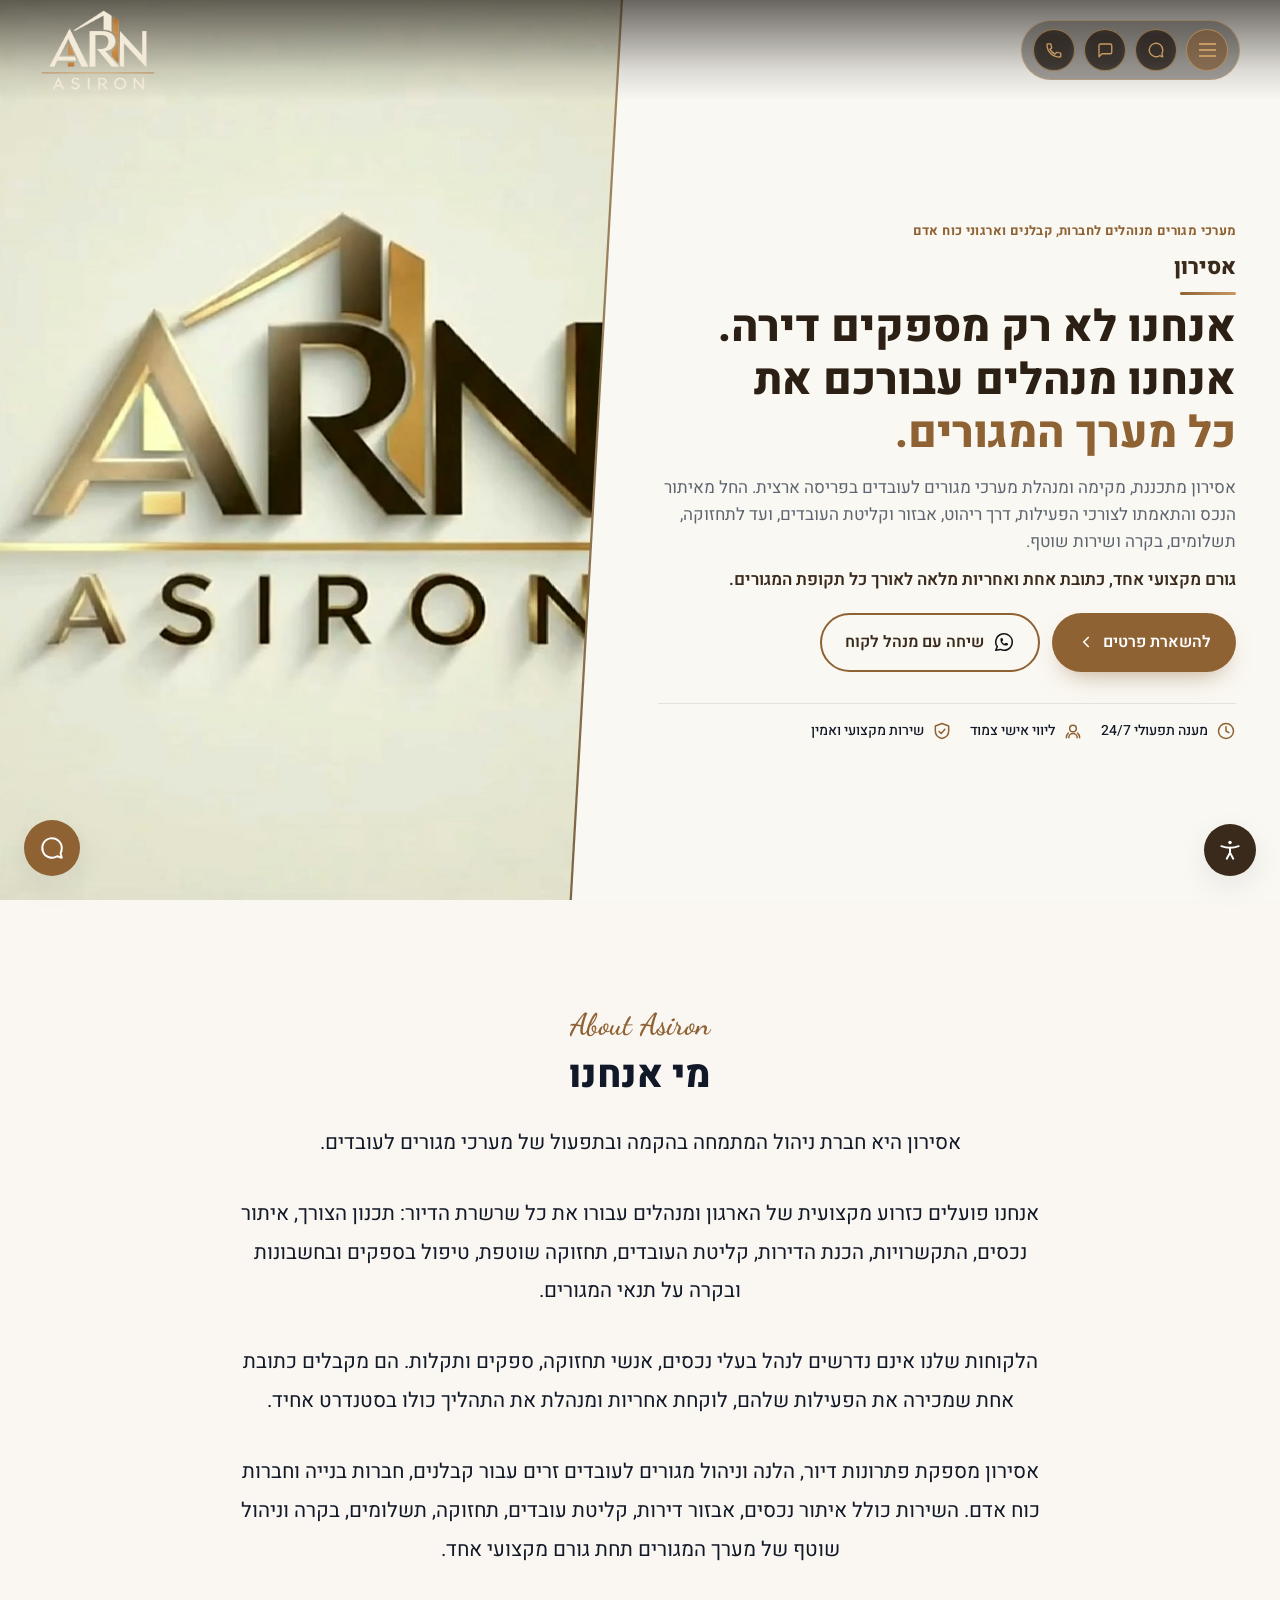
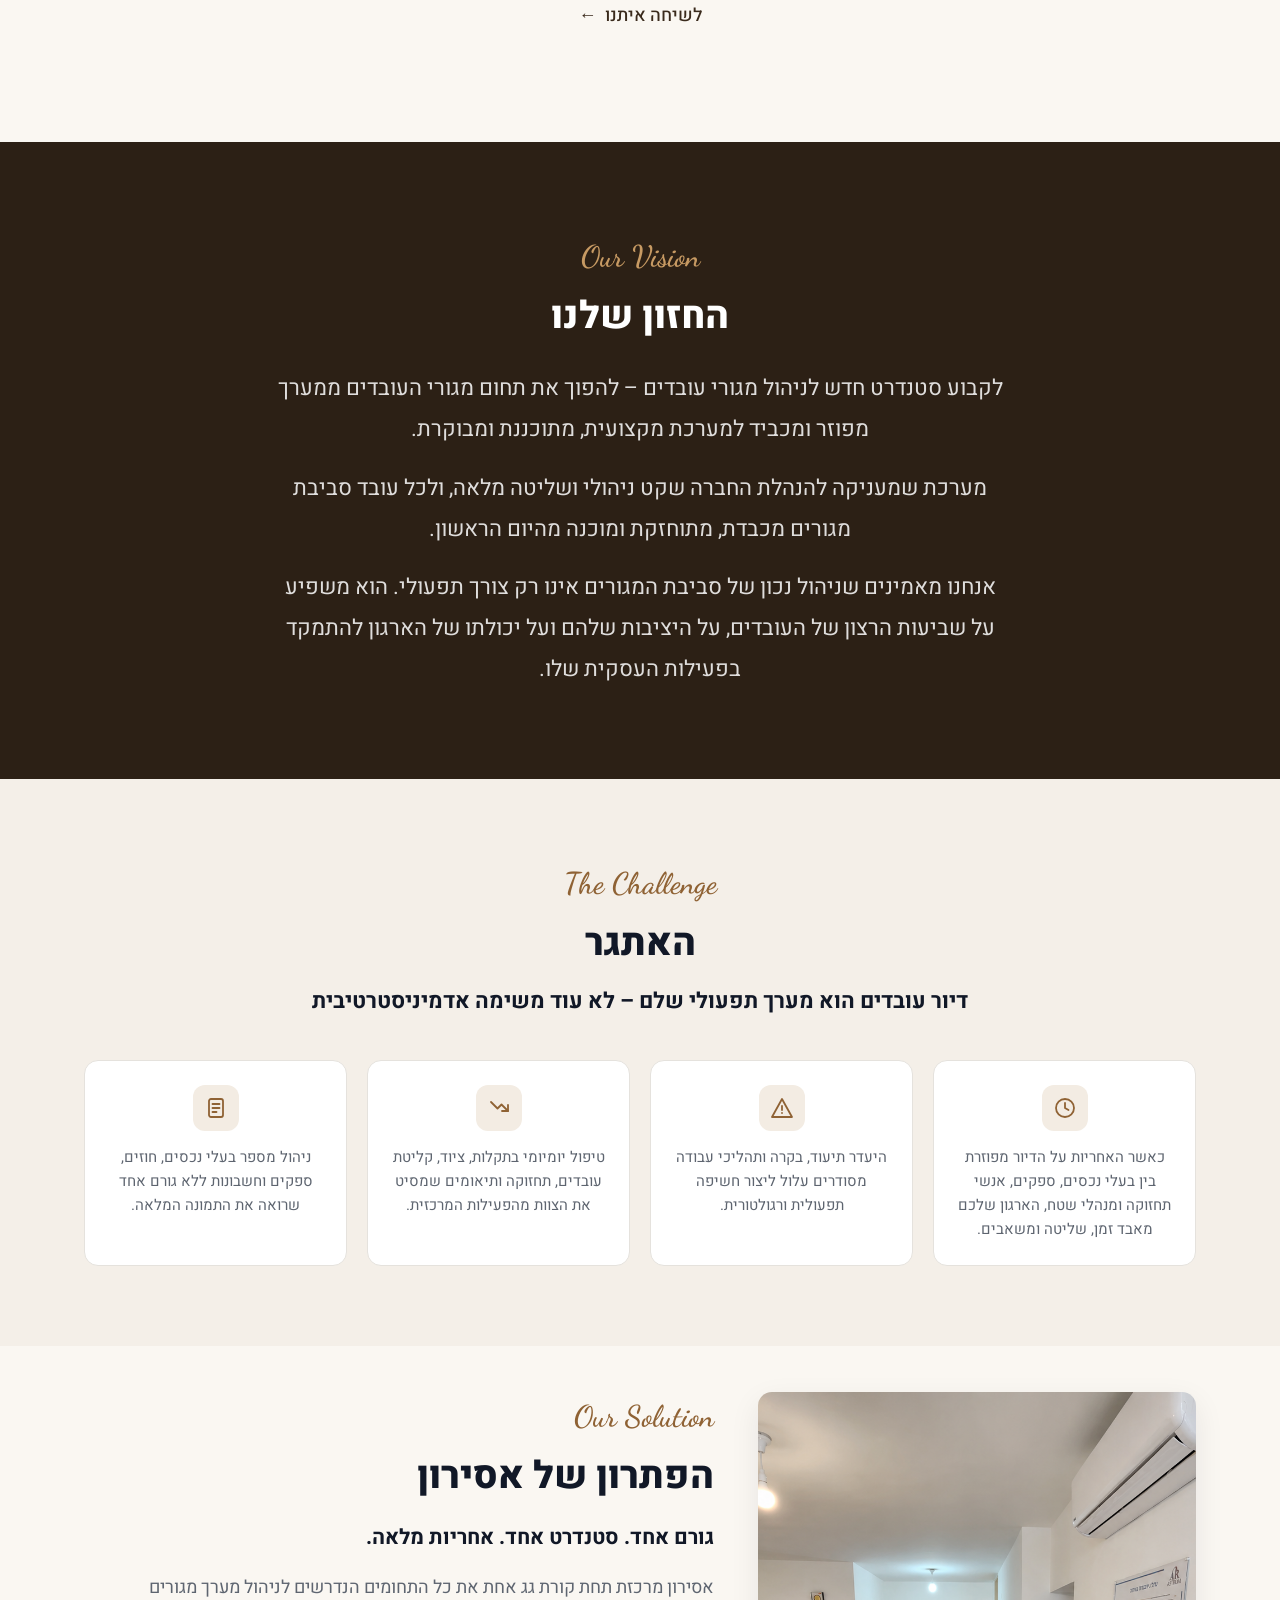
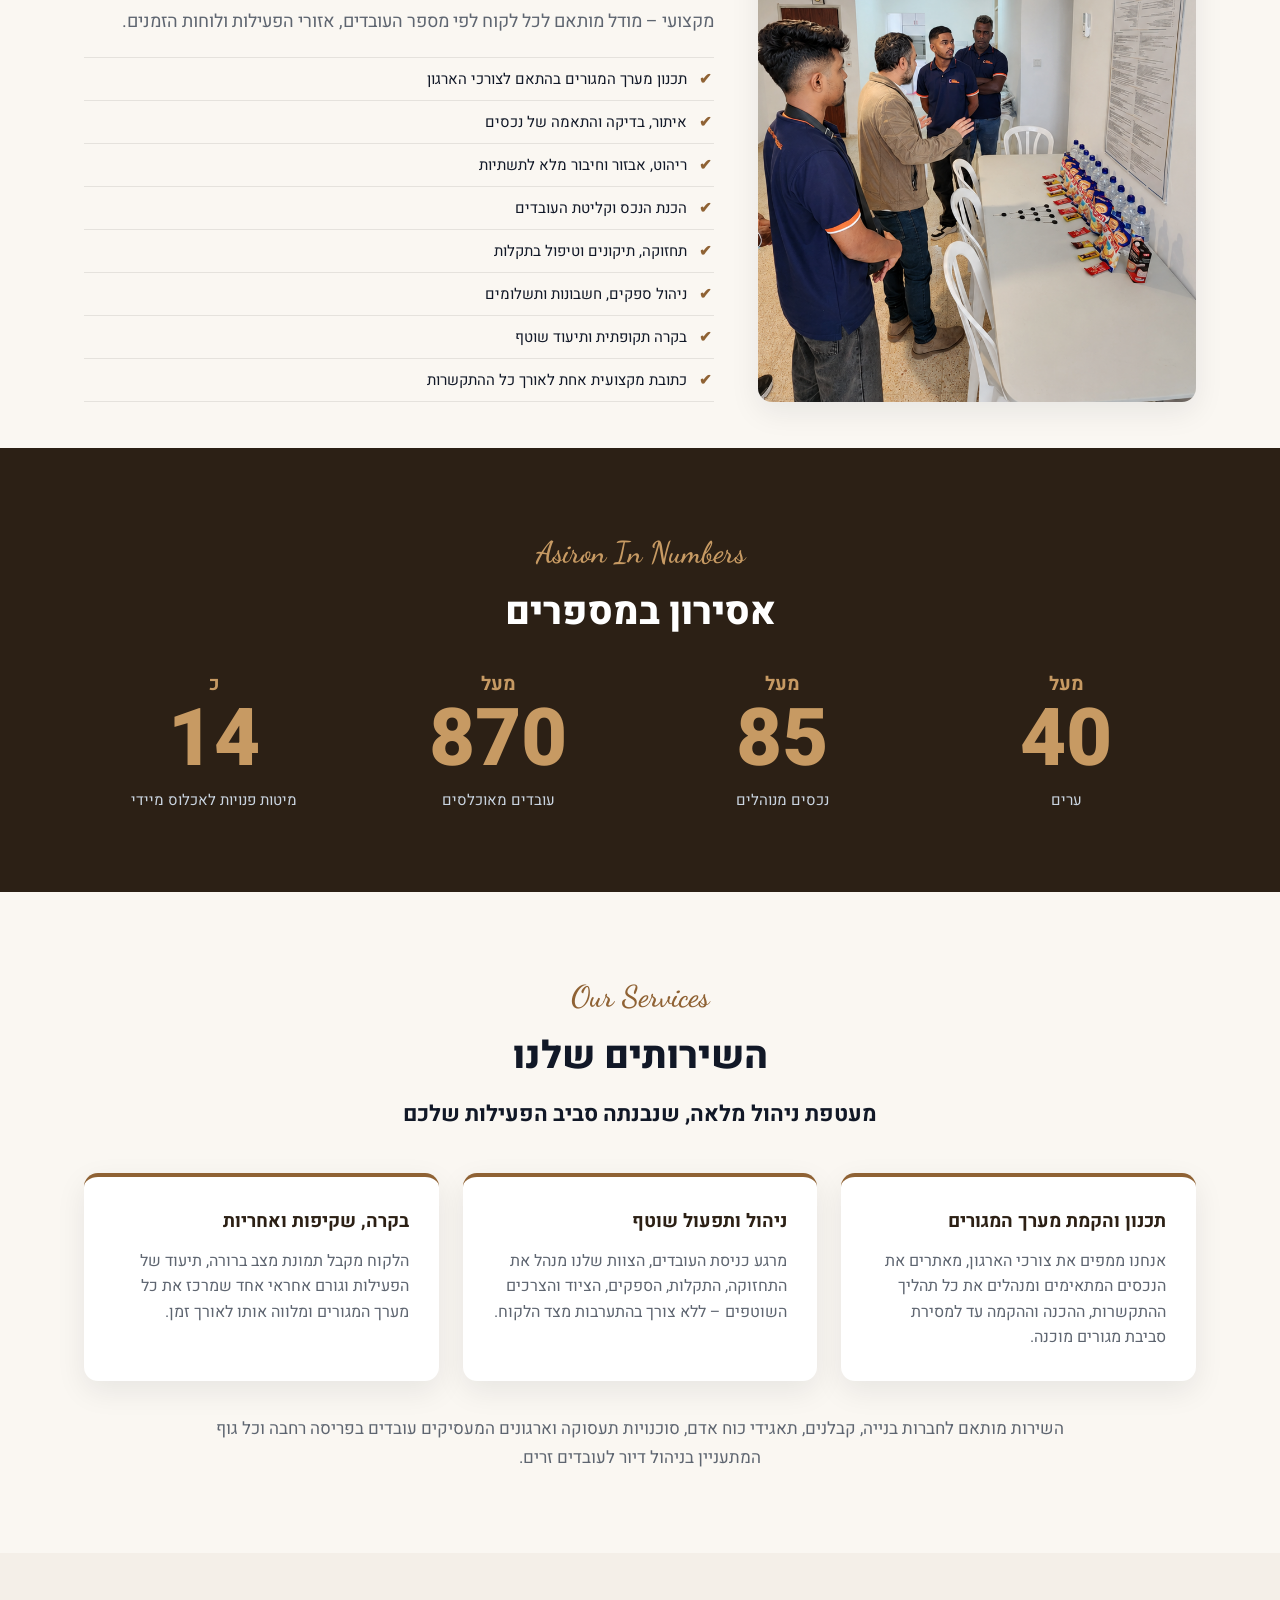
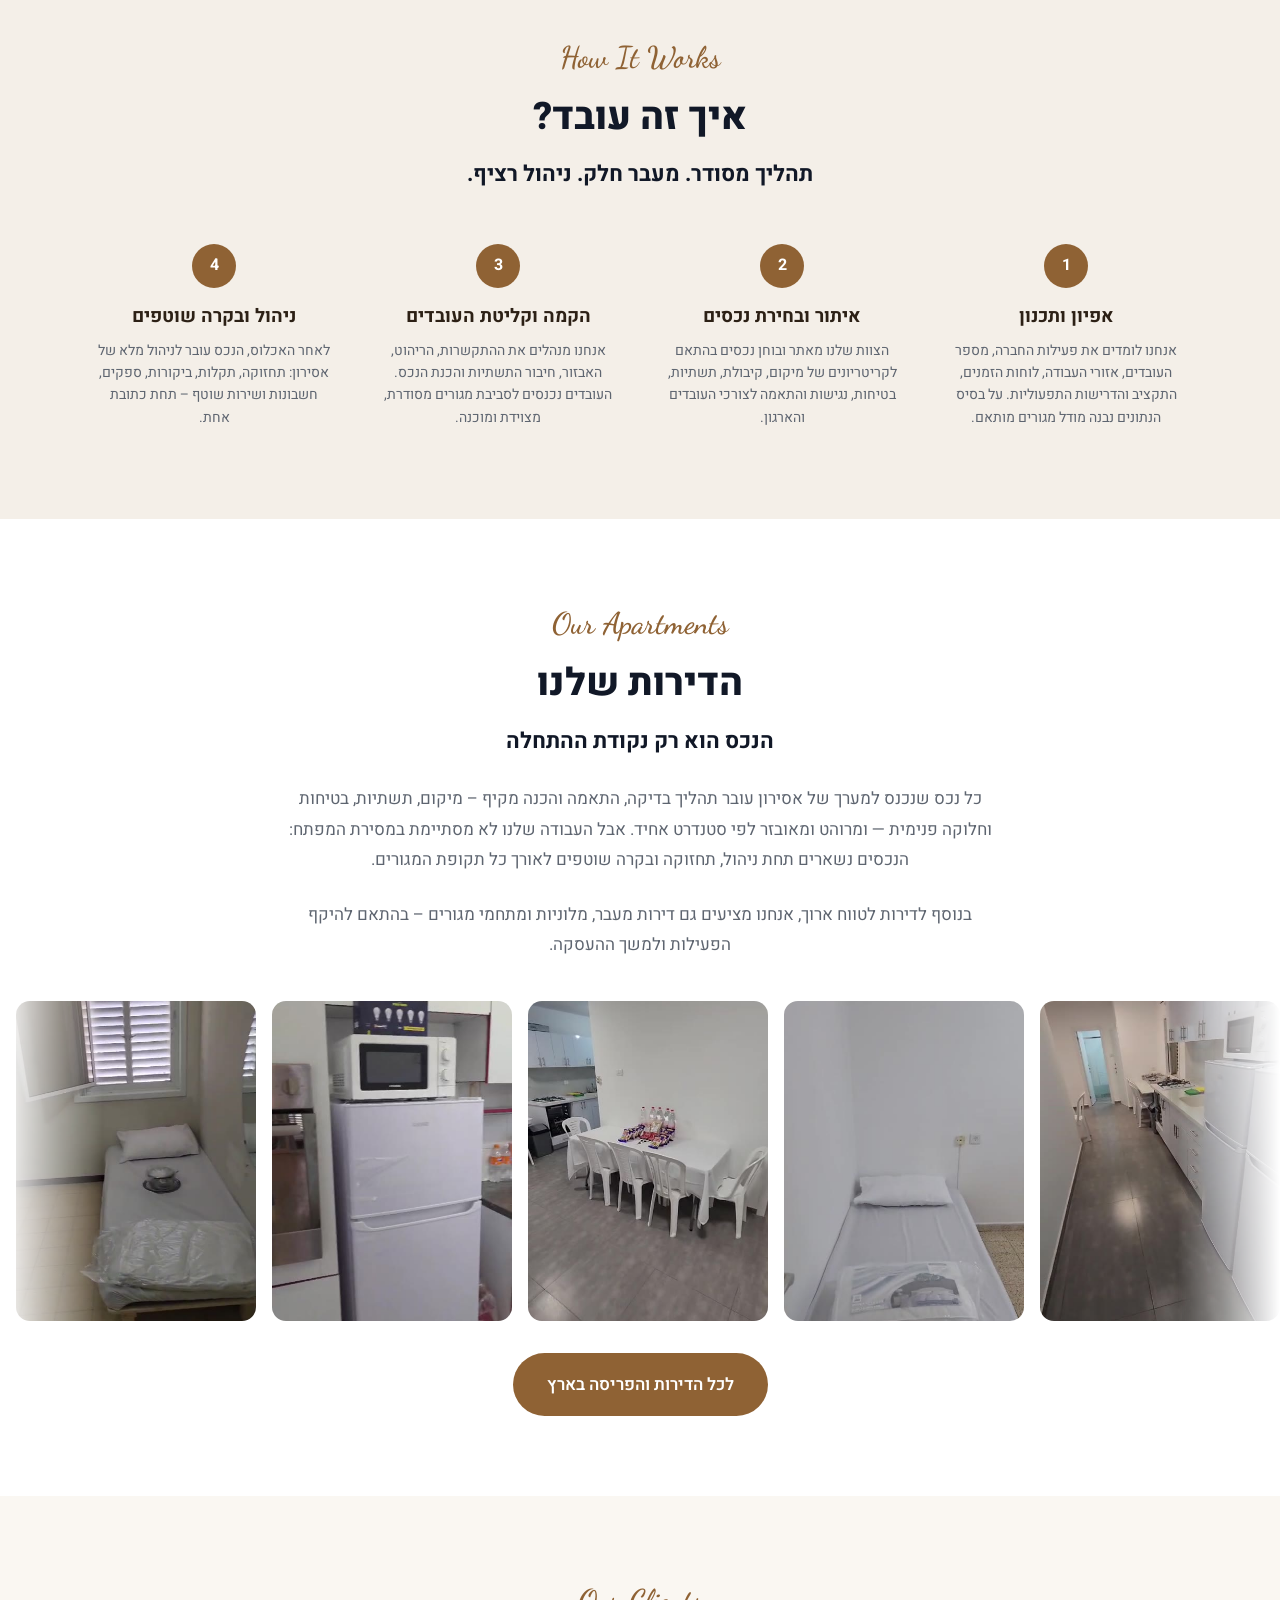
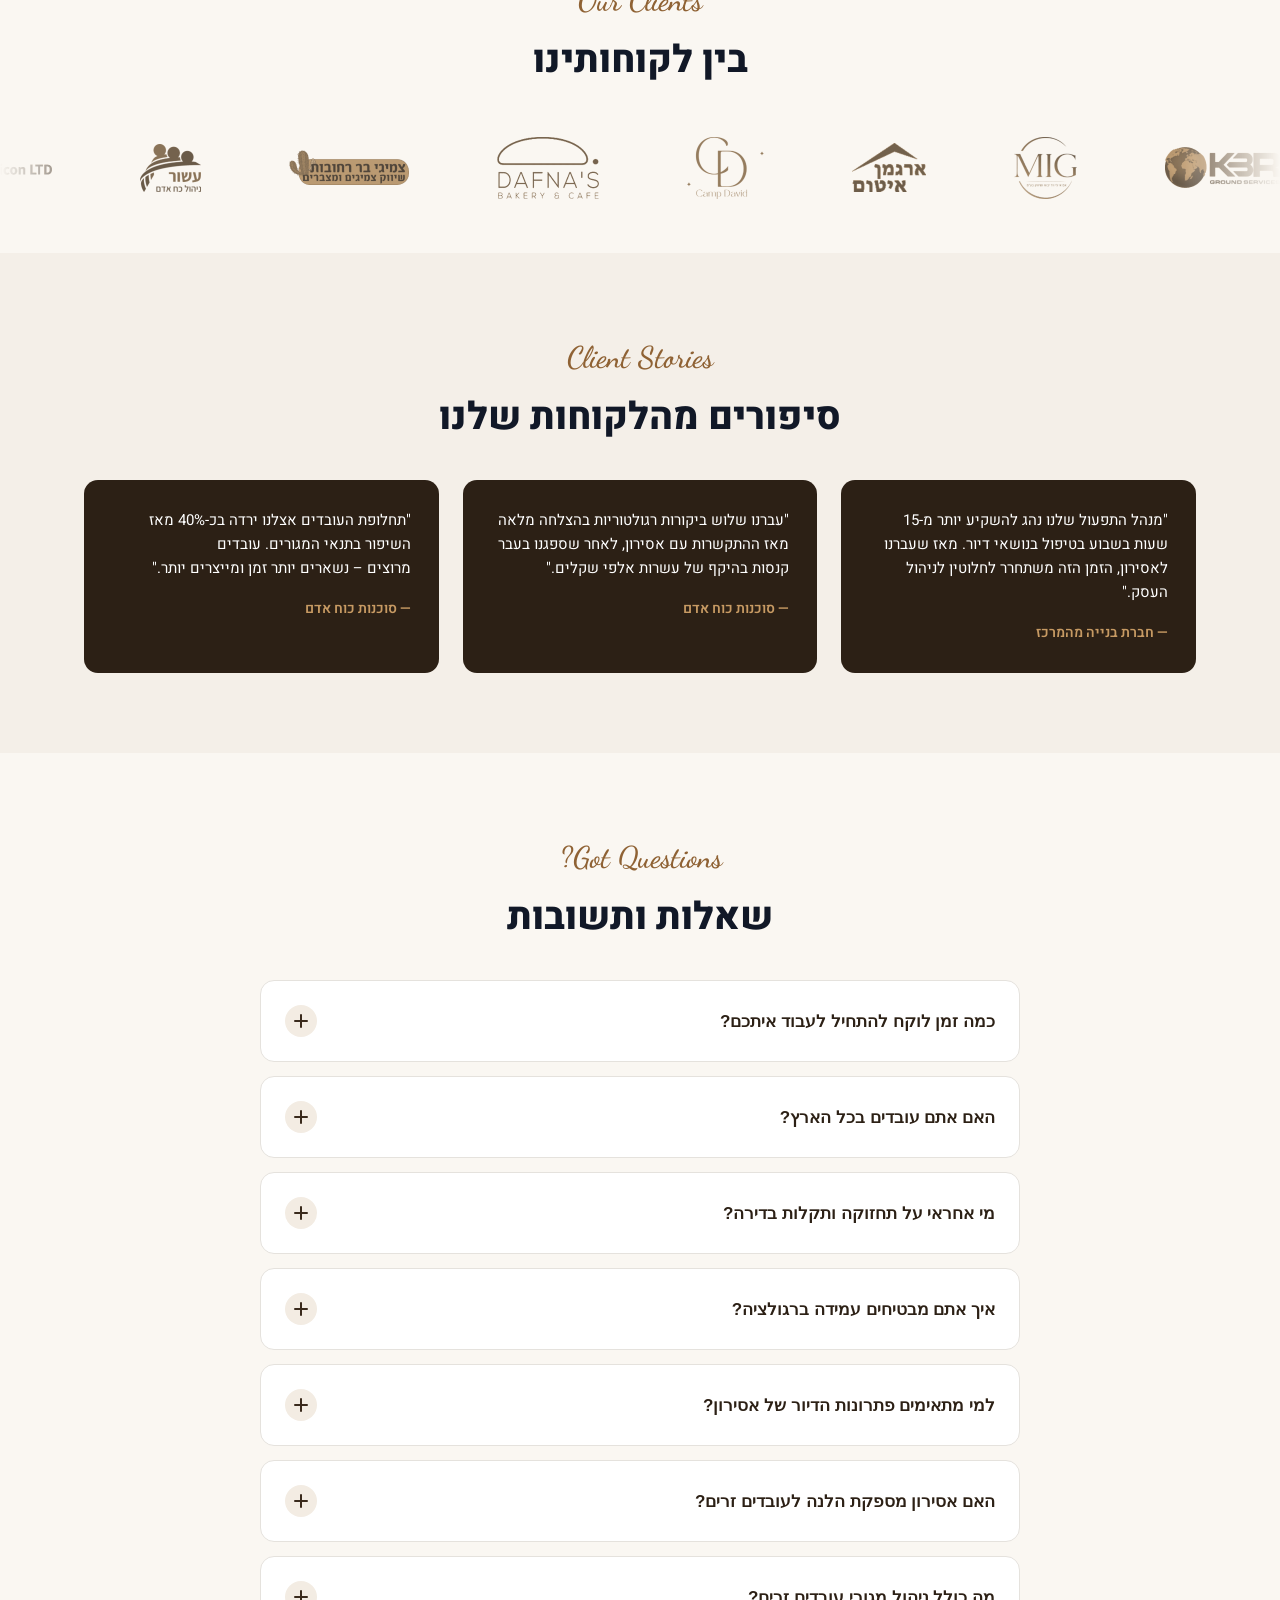
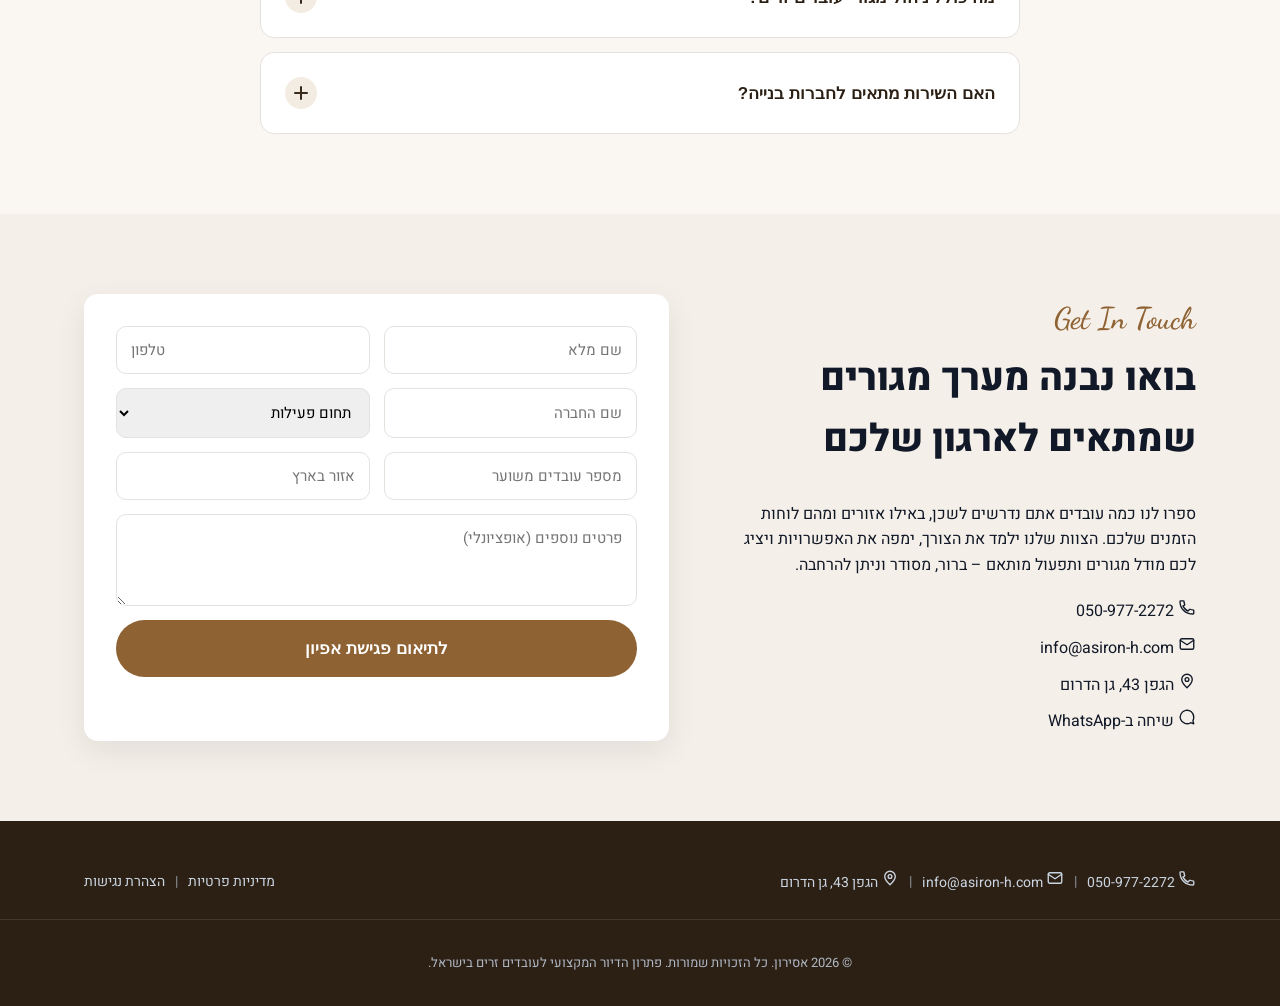
==== index.html @ 353c3258 "Add the Alma Market logo to the client strip Generated from the new source photo with the exact same" ====
<!DOCTYPE html>
<html lang="he" dir="rtl">
<head>
<meta charset="UTF-8">
<meta name="viewport" content="width=device-width, initial-scale=1.0">
<meta http-equiv="Cache-Control" content="no-cache, no-store, must-revalidate">
<meta http-equiv="Pragma" content="no-cache">
<meta http-equiv="Expires" content="0">
<title>אסירון-Asiron | פתרונות ניהול ומגורים לעובדים זרים המוביל בישראל</title>
<meta name="description" content="אסירון מספקת פתרונות דיור והלנה לעובדים זרים עבור קבלנים, חברות בנייה וחברות כוח אדם — כולל איתור נכסים, אבזור דירות, קליטת עובדים, תחזוקה, תשלומים וניהול שוטף תחת גורם מקצועי אחד.">
<link rel="canonical" href="https://asiron.online/">
<meta property="og:type" content="website">
<meta property="og:site_name" content="Asiron">
<meta property="og:title" content="אסירון-Asiron | פתרונות ניהול ומגורים לעובדים זרים המוביל בישראל">
<meta property="og:description" content="אסירון מספקת פתרונות דיור והלנה לעובדים זרים עבור קבלנים, חברות בנייה וחברות כוח אדם — כולל איתור נכסים, אבזור דירות, קליטת עובדים, תחזוקה, תשלומים וניהול שוטף תחת גורם מקצועי אחד.">
<meta property="og:url" content="https://asiron.online/">
<meta property="og:image" content="https://asiron.online/assets/images/asiron-social-preview.jpg">
<meta property="og:image:width" content="1200">
<meta property="og:image:height" content="630">
<meta property="og:locale" content="he_IL">
<meta name="twitter:card" content="summary_large_image">
<meta name="twitter:image" content="https://asiron.online/assets/images/asiron-social-preview.jpg">
<script type="application/ld+json">
{
  "@context": "https://schema.org",
  "@type": "WebSite",
  "name": "Asiron",
  "alternateName": ["אסירון", "ASIRON"],
  "url": "https://asiron.online/"
}
</script>
<script type="application/ld+json">
{
  "@context": "https://schema.org",
  "@type": "Organization",
  "name": "אסירון",
  "alternateName": "ASIRON",
  "url": "https://asiron.online/",
  "logo": "https://asiron.online/assets/logo.png",
  "email": "info@asiron-h.com",
  "telephone": "+972-50-977-2272",
  "address": {
    "@type": "PostalAddress",
    "streetAddress": "הגפן 43",
    "addressLocality": "גן הדרום",
    "addressCountry": "IL"
  }
}
</script>
<link rel="icon" href="favicon.ico">
<link rel="icon" type="image/png" sizes="48x48" href="favicon-48x48.png">
<link rel="icon" type="image/png" sizes="96x96" href="favicon-96x96.png">
<link rel="icon" type="image/png" sizes="192x192" href="favicon-192x192.png">
<link rel="apple-touch-icon" href="apple-touch-icon.png">
<link rel="preconnect" href="https://fonts.googleapis.com">
<link rel="preconnect" href="https://fonts.gstatic.com" crossorigin>
<link href="https://fonts.googleapis.com/css2?family=Dancing+Script:wght@500;600&family=Heebo:wght@400;500;600;700;800&display=swap" rel="stylesheet">
<link rel="stylesheet" href="styles.css?v=67">
</head>
<body class="page-home">
<a href="#main" class="skip-link">דלג לתוכן המרכזי</a>
<div id="top"></div>

<!-- Header -->
<header class="site-header">
  <div class="container header-inner">
    <div class="header-actions">
      <button class="nav-toggle" id="nav-toggle" aria-label="פתיחת תפריט">
        <span></span><span></span><span></span>
      </button>
      <div class="header-contact-icons">
        <a href="https://wa.me/972509772272" target="_blank" rel="noopener" aria-label="WhatsApp"><svg viewBox="0 0 24 24" fill="none" stroke="currentColor" stroke-width="1.8" stroke-linecap="round" stroke-linejoin="round"><path d="M21 12a9 9 0 10-4.2 7.6L21 21l-1.1-4.1A9 9 0 0021 12z"/></svg></a>
        <a href="#contact" aria-label="השארת פרטים"><svg viewBox="0 0 24 24" fill="none" stroke="currentColor" stroke-width="1.8" stroke-linecap="round" stroke-linejoin="round"><path d="M21 15a2 2 0 01-2 2H8l-4 4V6a2 2 0 012-2h13a2 2 0 012 2v9z"/></svg></a>
        <a href="tel:0509772272" aria-label="התקשרות"><svg viewBox="0 0 24 24" fill="none" stroke="currentColor" stroke-width="1.8" stroke-linecap="round" stroke-linejoin="round"><path d="M6.6 10.8c1.4 2.8 3.8 5.2 6.6 6.6l2.2-2.2c.3-.3.7-.4 1-.2 1.1.5 2.3.8 3.6.9.6 0 1 .5 1 1v3.4c0 .6-.5 1-1 1C9.9 21.3 2.7 14.1 2.7 4.9c0-.6.4-1 1-1H7c.6 0 1 .4 1 1 .1 1.3.4 2.5.9 3.6.2.3.1.7-.2 1L6.6 10.8z"/></svg></a>
      </div>
    </div>
    <a href="#top" class="logo">
      <img src="assets/logo-light.png?v=1" alt="אסירון">
    </a>
  </div>
</header>

<!-- Side navigation drawer -->
<nav class="main-nav" id="main-nav">
  <div class="nav-top">
    <button class="nav-close" id="nav-close" aria-label="סגירת תפריט">✕</button>
    <a href="#top" class="nav-logo">
      <img src="assets/logo-light.png?v=1" alt="אסירון">
    </a>
  </div>
  <div class="nav-links">
    <a href="#top">דף הבית</a>
    <a href="#vision">החזון שלנו</a>
    <a href="why-asiron.html">למה אסירון?</a>
    <a href="#services">שירותים</a>
    <a href="apartments.html">הדירות שלנו</a>
    <a href="#clients">הלקוחות שלנו</a>
    <a href="team.html">הצוות</a>
    <a href="#faq">שאלות ותשובות</a>
  </div>
  <div class="nav-bottom">
    <a href="tel:0509772272">050-977-2272</a>
    <a href="mailto:info@asiron-h.com">info@asiron-h.com</a>
  </div>
</nav>
<div class="nav-overlay" id="nav-overlay"></div>

<!-- Hero -->
<main id="main" tabindex="-1">
<section class="hero">
  <div class="container hero-inner">
    <div class="hero-content">
      <span class="eyebrow">מערכי מגורים מנוהלים לחברות, קבלנים וארגוני כוח אדם</span>
      <span class="hero-brand">אסירון</span>
      <h1>אנחנו לא רק מספקים דירה.<br>אנחנו מנהלים עבורכם את<br><span class="hero-accent">כל מערך המגורים.</span></h1>
      <p class="hero-sub">אסירון מתכננת, מקימה ומנהלת מערכי מגורים לעובדים בפריסה ארצית. החל מאיתור הנכס והתאמתו לצורכי הפעילות, דרך ריהוט, אבזור וקליטת העובדים, ועד לתחזוקה, תשלומים, בקרה ושירות שוטף.<br><span class="hero-sub-strong">גורם מקצועי אחד, כתובת אחת ואחריות מלאה לאורך כל תקופת המגורים.</span></p>
      <div class="hero-actions">
        <a href="#contact" class="btn btn-primary btn-lg btn-consult">להשארת פרטים<svg class="btn-arrow" viewBox="0 0 24 24" fill="none" stroke="currentColor" stroke-width="2.2" stroke-linecap="round" stroke-linejoin="round" aria-hidden="true"><path d="M15 6l-6 6 6 6"/></svg></a>
        <a href="https://wa.me/972509772272" target="_blank" rel="noopener" class="btn btn-outline btn-lg btn-whatsapp"><svg class="wa-glyph" viewBox="0 0 24 24" fill="none" stroke="#141414" stroke-width="1.7" stroke-linecap="round" stroke-linejoin="round" aria-hidden="true"><path d="M3 21l1.65 -3.8a9 9 0 1 1 3.4 2.9l-5.05 .9"/><path d="M9 10a.5 .5 0 0 0 1 0v-1a.5 .5 0 0 0 -1 0v1a5 5 0 0 0 5 5h1a.5 .5 0 0 0 0 -1h-1a.5 .5 0 0 0 0 1"/></svg>שיחה עם מנהל לקוח</a>
      </div>
      <div class="hero-trust">
        <div class="trust-item">
          <svg viewBox="0 0 24 24" fill="none" stroke="currentColor" stroke-width="1.8" stroke-linecap="round" stroke-linejoin="round"><circle cx="12" cy="12" r="9"/><path d="M12 7v5l3.5 2"/></svg>
          <span>מענה תפעולי 24/7</span>
        </div>
        <div class="trust-item">
          <svg viewBox="0 0 24 24" fill="none" stroke="currentColor" stroke-width="1.8" stroke-linecap="round" stroke-linejoin="round"><path d="M17 20a5 5 0 00-10 0"/><circle cx="12" cy="9" r="4"/><path d="M20 20a7 7 0 00-2.5-5.4M4 20a7 7 0 012.5-5.4"/></svg>
          <span>ליווי אישי צמוד</span>
        </div>
        <div class="trust-item">
          <svg viewBox="0 0 24 24" fill="none" stroke="currentColor" stroke-width="1.8" stroke-linecap="round" stroke-linejoin="round"><path d="M12 3l8 3v6c0 5-3.5 8-8 9-4.5-1-8-4-8-9V6l8-3z"/><path d="M8.5 12.5l2.5 2.5 4.5-5"/></svg>
          <span>שירות מקצועי ואמין</span>
        </div>
      </div>
    </div>
    <!-- YOUTUBE_VIDEO_URL=
         כדי להציג את הפרומו מ-YouTube במקום הקובץ המקומי: הזיני את מזהה הסרטון
         (החלק שאחרי watch?v= בכתובת) בתוך data-youtube-id למטה. כל עוד הוא ריק —
         מוצג קובץ הווידאו המקומי כרגיל. -->
    <div class="hero-media" data-youtube-id="">
      <video src="assets/videos/asiron-hero-square.mp4?v=5" poster="assets/images/asiron-hero-poster-hq.jpg?v=18" autoplay muted loop playsinline aria-hidden="true" tabindex="-1"></video>
    </div>
  </div>
</section>

<!-- About -->
<section class="section about">
  <div class="container about-inner">
    <span class="section-eyebrow">About Asiron</span>
    <h2 class="about-title">מי אנחנו</h2>
    <p class="about-text">אסירון היא חברת ניהול המתמחה בהקמה ובתפעול של מערכי מגורים לעובדים.</p>
    <p class="about-text">אנחנו פועלים כזרוע מקצועית של הארגון ומנהלים עבורו את כל שרשרת הדיור: תכנון הצורך, איתור נכסים, התקשרויות, הכנת הדירות, קליטת העובדים, תחזוקה שוטפת, טיפול בספקים ובחשבונות ובקרה על תנאי המגורים.</p>
    <p class="about-text">הלקוחות שלנו אינם נדרשים לנהל בעלי נכסים, אנשי תחזוקה, ספקים ותקלות. הם מקבלים כתובת אחת שמכירה את הפעילות שלהם, לוקחת אחריות ומנהלת את התהליך כולו בסטנדרט אחיד.</p>
    <p class="about-text">אסירון מספקת פתרונות דיור, הלנה וניהול מגורים לעובדים זרים עבור קבלנים, חברות בנייה וחברות כוח אדם. השירות כולל איתור נכסים, אבזור דירות, קליטת עובדים, תחזוקה, תשלומים, בקרה וניהול שוטף של מערך המגורים תחת גורם מקצועי אחד.</p>
    <a href="#contact" class="about-link">לשיחה איתנו <span class="about-arrow">←</span></a>
  </div>
</section>

<!-- Vision -->
<section class="section vision" id="vision">
  <div class="container vision-inner">
    <span class="section-eyebrow">Our Vision</span>
    <h2 class="vision-title">החזון שלנו</h2>
    <p class="vision-text">לקבוע סטנדרט חדש לניהול מגורי <span class="nowrap">עובדים – להפוך</span> את תחום מגורי העובדים ממערך מפוזר ומכביד למערכת מקצועית, מתוכננת ומבוקרת.</p>
    <p class="vision-text">מערכת שמעניקה להנהלת החברה שקט ניהולי ושליטה מלאה, ולכל עובד סביבת מגורים מכבדת, מתוחזקת ומוכנה מהיום הראשון.</p>
    <p class="vision-text">אנחנו מאמינים שניהול נכון של סביבת המגורים אינו רק צורך תפעולי. הוא משפיע על שביעות הרצון של העובדים, על היציבות שלהם ועל יכולתו של הארגון להתמקד בפעילות העסקית שלו.</p>
  </div>
</section>

<!-- Pain points -->
<section class="section pain">
  <div class="container">
    <span class="section-eyebrow">The Challenge</span>
    <h2 class="section-title">האתגר</h2>
    <h3 class="section-subtitle">דיור עובדים הוא מערך תפעולי <span class="nowrap">שלם – לא</span> עוד משימה אדמיניסטרטיבית</h3>
    <div class="pain-grid">
      <div class="pain-card">
        <span class="pain-icon"><svg viewBox="0 0 24 24" fill="none" stroke="currentColor" stroke-width="1.8" stroke-linecap="round" stroke-linejoin="round"><circle cx="12" cy="12" r="9"/><path d="M12 7v5l3.5 2"/></svg></span>
        <p>כאשר האחריות על הדיור מפוזרת בין בעלי נכסים, ספקים, אנשי תחזוקה ומנהלי שטח, הארגון שלכם מאבד זמן, שליטה ומשאבים.</p>
      </div>
      <div class="pain-card">
        <span class="pain-icon"><svg viewBox="0 0 24 24" fill="none" stroke="currentColor" stroke-width="1.8" stroke-linecap="round" stroke-linejoin="round"><path d="M12 3l10 18H2L12 3z"/><path d="M12 10v4"/><path d="M12 17h.01"/></svg></span>
        <p>היעדר תיעוד, בקרה ותהליכי עבודה מסודרים עלול ליצור חשיפה תפעולית ורגולטורית.</p>
      </div>
      <div class="pain-card">
        <span class="pain-icon"><svg viewBox="0 0 24 24" fill="none" stroke="currentColor" stroke-width="1.8" stroke-linecap="round" stroke-linejoin="round"><path d="M4 6l6.5 6.5 4-4L21 15"/><path d="M21 9v6h-6"/></svg></span>
        <p>טיפול יומיומי בתקלות, ציוד, קליטת עובדים, תחזוקה ותיאומים שמסיט את הצוות מהפעילות המרכזית.</p>
      </div>
      <div class="pain-card">
        <span class="pain-icon"><svg viewBox="0 0 24 24" fill="none" stroke="currentColor" stroke-width="1.8" stroke-linecap="round" stroke-linejoin="round"><rect x="5" y="3" width="14" height="18" rx="2"/><path d="M8.5 8h7M8.5 12h7M8.5 16h4"/></svg></span>
        <p>ניהול מספר בעלי נכסים, חוזים, ספקים וחשבונות ללא גורם אחד שרואה את התמונה המלאה.</p>
      </div>
    </div>
  </div>
</section>

<!-- Solution -->
<section class="section solution" id="solution">
  <div class="container solution-inner">
    <div class="solution-image">
      <img src="assets/solution-briefing.png" alt="נציג אסירון מדריך עובדים זרים בדירה מנוהלת ומאובזרת">
    </div>
    <div class="solution-content">
      <span class="section-eyebrow">Our Solution</span>
      <h2 class="section-title">הפתרון של אסירון</h2>
      <h3 class="solution-subtitle">גורם אחד. סטנדרט אחד. אחריות מלאה.</h3>
      <p class="solution-lead">אסירון מרכזת תחת קורת גג אחת את כל התחומים הנדרשים לניהול מערך מגורים <span class="nowrap">מקצועי – מודל</span> מותאם לכל לקוח לפי מספר העובדים, אזורי הפעילות ולוחות הזמנים.</p>
      <ul class="check-list solution-table">
        <li>תכנון מערך המגורים בהתאם לצורכי הארגון</li>
        <li>איתור, בדיקה והתאמה של נכסים</li>
        <li>ריהוט, אבזור וחיבור מלא לתשתיות</li>
        <li>הכנת הנכס וקליטת העובדים</li>
        <li>תחזוקה, תיקונים וטיפול בתקלות</li>
        <li>ניהול ספקים, חשבונות ותשלומים</li>
        <li>בקרה תקופתית ותיעוד שוטף</li>
        <li>כתובת מקצועית אחת לאורך כל ההתקשרות</li>
      </ul>
    </div>
  </div>
</section>

<!-- Stats -->
<section class="section stats">
  <div class="container">
    <span class="section-eyebrow">Asiron In Numbers</span>
    <h2 class="section-title">אסירון במספרים</h2>
    <div class="stats-grid">
      <div class="stat-item">
        <span class="stat-number" data-target="40" data-prefix="מעל">0</span>
        <span class="stat-label">ערים</span>
      </div>
      <div class="stat-item">
        <span class="stat-number" data-target="85" data-prefix="מעל">0</span>
        <span class="stat-label">נכסים מנוהלים</span>
      </div>
      <div class="stat-item">
        <span class="stat-number" data-target="870" data-prefix="מעל">0</span>
        <span class="stat-label">עובדים מאוכלסים</span>
      </div>
      <div class="stat-item">
        <span class="stat-number" data-target="18" data-prefix="כ" data-weekly="10-25">0</span>
        <span class="stat-label">מיטות פנויות לאכלוס מיידי</span>
      </div>
    </div>
  </div>
</section>

<!-- Services / target audiences -->
<section class="section services" id="services">
  <div class="container">
    <span class="section-eyebrow">Our Services</span>
    <h2 class="section-title">השירותים שלנו</h2>
    <h3 class="section-subtitle">מעטפת ניהול מלאה, שנבנתה סביב הפעילות שלכם</h3>
    <div class="services-grid">
      <div class="service-card">
        <h3>תכנון והקמת מערך המגורים</h3>
        <p>אנחנו ממפים את צורכי הארגון, מאתרים את הנכסים המתאימים ומנהלים את כל תהליך ההתקשרות, ההכנה וההקמה עד למסירת סביבת מגורים מוכנה.</p>
      </div>
      <div class="service-card">
        <h3>ניהול ותפעול שוטף</h3>
        <p>מרגע כניסת העובדים, הצוות שלנו מנהל את התחזוקה, התקלות, הספקים, הציוד והצרכים <span class="nowrap">השוטפים – ללא</span> צורך בהתערבות מצד הלקוח.</p>
      </div>
      <div class="service-card">
        <h3>בקרה, שקיפות ואחריות</h3>
        <p>הלקוח מקבל תמונת מצב ברורה, תיעוד של הפעילות וגורם אחראי אחד שמרכז את כל מערך המגורים ומלווה אותו לאורך זמן.</p>
      </div>
    </div>
    <p class="services-note">השירות מותאם לחברות בנייה, קבלנים, תאגידי כוח אדם, סוכנויות תעסוקה וארגונים המעסיקים עובדים בפריסה רחבה וכל גוף המתעניין בניהול דיור לעובדים זרים.</p>
  </div>
</section>

<!-- Process -->
<section class="section process" id="process">
  <div class="container">
    <span class="section-eyebrow">How It Works</span>
    <h2 class="section-title">איך זה עובד?</h2>
    <h3 class="section-subtitle">תהליך מסודר. מעבר חלק. ניהול רציף.</h3>
    <div class="process-grid">
      <div class="process-step">
        <span class="step-num">1</span>
        <h3>אפיון ותכנון</h3>
        <p>אנחנו לומדים את פעילות החברה, מספר העובדים, אזורי העבודה, לוחות הזמנים, התקציב והדרישות התפעוליות. על בסיס הנתונים נבנה מודל מגורים מותאם.</p>
      </div>
      <div class="process-step">
        <span class="step-num">2</span>
        <h3>איתור ובחירת נכסים</h3>
        <p>הצוות שלנו מאתר ובוחן נכסים בהתאם לקריטריונים של מיקום, קיבולת, תשתיות, בטיחות, נגישות והתאמה לצורכי העובדים והארגון.</p>
      </div>
      <div class="process-step">
        <span class="step-num">3</span>
        <h3>הקמה וקליטת העובדים</h3>
        <p>אנחנו מנהלים את ההתקשרות, הריהוט, האבזור, חיבור התשתיות והכנת הנכס. העובדים נכנסים לסביבת מגורים מסודרת, מצוידת ומוכנה.</p>
      </div>
      <div class="process-step">
        <span class="step-num">4</span>
        <h3>ניהול ובקרה שוטפים</h3>
        <p>לאחר האכלוס, הנכס עובר לניהול מלא של אסירון: תחזוקה, תקלות, ביקורות, ספקים, חשבונות ושירות <span class="nowrap">שוטף – תחת</span> כתובת אחת.</p>
      </div>
    </div>
  </div>
</section>

<!-- Apartments -->
<section class="section apartments" id="apartments">
  <div class="container">
    <span class="section-eyebrow">Our Apartments</span>
    <h2 class="section-title">הדירות שלנו</h2>
    <h3 class="section-subtitle">הנכס הוא רק נקודת ההתחלה</h3>
    <p class="apartments-text">כל נכס שנכנס למערך של אסירון עובר תהליך בדיקה, התאמה והכנה <span class="nowrap">מקיף – מיקום</span>, תשתיות, בטיחות וחלוקה פנימית — ומרוהט ומאובזר לפי סטנדרט אחיד. אבל העבודה שלנו לא מסתיימת במסירת המפתח: הנכסים נשארים תחת ניהול, תחזוקה ובקרה שוטפים לאורך כל תקופת המגורים.</p>
    <p class="apartments-text">בנוסף לדירות לטווח ארוך, אנחנו מציעים גם דירות מעבר, מלוניות ומתחמי <span class="nowrap">מגורים – בהתאם</span> להיקף הפעילות ולמשך ההעסקה.</p>

  </div>
  <div class="marquee">
    <div class="marquee-track gallery-track">
      <div class="gallery-tile"><img src="assets/gallery-01.jpg?v=6" alt="מטבח מאובזר בדירת מגורים לעובדים זרים ברמת גן בניהול אסירון" loading="lazy"></div>
      <div class="gallery-tile"><img src="assets/gallery-06.jpg?v=6" alt="חדר שינה מרוהט בדירה מאובזרת לעובדים זרים בהרצליה" loading="lazy"></div>
      <div class="gallery-tile"><img src="assets/gallery-03.jpg?v=6" alt="פינת אוכל מרווחת בדירה מנוהלת ברמת גן" loading="lazy"></div>
      <div class="gallery-tile"><img src="assets/gallery-02.jpg?v=6" alt="מטבח מאובזר בדירה מנוהלת בהרצליה" loading="lazy"></div>
      <div class="gallery-tile"><img src="assets/gallery-07.jpg?v=6" alt="חדר שינה מרוהט בדירה מנוהלת בבת ים" loading="lazy"></div>
      <div class="gallery-tile"><img src="assets/gallery-08.jpg?v=6" alt="חדר רחצה נקי ומאובזר בדירה בבית שמש" loading="lazy"></div>
      <div class="gallery-tile"><img src="assets/gallery-14.jpg?v=6" alt="כיור מטבח מאובזר בדירה מנוהלת" loading="lazy"></div>
      <div class="gallery-tile"><img src="assets/gallery-10.jpg?v=6" alt="חדר שינה בדירה מנוהלת" loading="lazy"></div>
      <div class="gallery-tile"><img src="assets/gallery-04.jpg?v=6" alt="פינת אוכל עם יציאה לחצר בדירה ברמת גן" loading="lazy"></div>
      <div class="gallery-tile"><img src="assets/gallery-17.jpg?v=6" alt="משטח מטבח בדירה מנוהלת" loading="lazy"></div>
      <div class="gallery-tile"><img src="assets/gallery-11.jpg?v=6" alt="חדר שינה מרוהט בדירה מנוהלת" loading="lazy"></div>
      <div class="gallery-tile"><img src="assets/gallery-23.jpg?v=6" alt="ערכת קליטה לעובדים בכניסה לדירה מנוהלת של אסירון" loading="lazy"></div>
      <div class="gallery-tile"><img src="assets/gallery-18.jpg?v=6" alt="מטבח מאובזר בדירה מנוהלת" loading="lazy"></div>
      <div class="gallery-tile"><img src="assets/gallery-15.jpg?v=6" alt="חדר שינה מרוהט בדירה מנוהלת" loading="lazy"></div>
      <div class="gallery-tile"><img src="assets/gallery-05.jpg?v=6" alt="חלל אוכל מרווח בדירה מנוהלת בבית שמש" loading="lazy"></div>
      <div class="gallery-tile"><img src="assets/gallery-19.jpg?v=6" alt="מטבח מאובזר בדירה מנוהלת" loading="lazy"></div>
      <div class="gallery-tile"><img src="assets/gallery-16.jpg?v=6" alt="חדר שינה עם גישה לחדר רחצה בדירה מנוהלת" loading="lazy"></div>
      <div class="gallery-tile"><img src="assets/gallery-09.jpg?v=6" alt="חדר רחצה נקי ומאובזר בדירה ברמת גן" loading="lazy"></div>
      <div class="gallery-tile"><img src="assets/gallery-22.jpg?v=6" alt="מטבח מאובזר ומצויד בדירה מנוהלת" loading="lazy"></div>
      <div class="gallery-tile"><img src="assets/gallery-21.jpg?v=6" alt="חדר שינה מרוהט בדירה מנוהלת ומאובזרת" loading="lazy"></div>
      <div class="gallery-tile"><img src="assets/gallery-13.jpg?v=6" alt="פינת אוכל מרווחת בדירה מנוהלת" loading="lazy"></div>
      <div class="gallery-tile"><img src="assets/gallery-12.jpg?v=6" alt="מטבח ופינת אוכל מרווחים בדירה מנוהלת" loading="lazy"></div>
      <div class="gallery-tile"><img src="assets/gallery-24.jpg?v=6" alt="צוות אסירון מדריך עובדים על נהלי המגורים בדירה" loading="lazy"></div>
      <div class="gallery-tile"><img src="assets/gallery-20.jpg?v=6" alt="פינת אוכל ומטבח בדירה מנוהלת ומאובזרת" loading="lazy"></div>
      <div class="gallery-tile"><img src="assets/gallery-25.jpg?v=6" alt="צוות אסירון מקבל את פני העובדים בכניסה לדירה מנוהלת" loading="lazy"></div>
      <div class="gallery-tile" aria-hidden="true"><img src="assets/gallery-01.jpg?v=6" alt="" loading="lazy"></div>
      <div class="gallery-tile" aria-hidden="true"><img src="assets/gallery-06.jpg?v=6" alt="" loading="lazy"></div>
      <div class="gallery-tile" aria-hidden="true"><img src="assets/gallery-03.jpg?v=6" alt="" loading="lazy"></div>
      <div class="gallery-tile" aria-hidden="true"><img src="assets/gallery-02.jpg?v=6" alt="" loading="lazy"></div>
      <div class="gallery-tile" aria-hidden="true"><img src="assets/gallery-07.jpg?v=6" alt="" loading="lazy"></div>
      <div class="gallery-tile" aria-hidden="true"><img src="assets/gallery-08.jpg?v=6" alt="" loading="lazy"></div>
      <div class="gallery-tile" aria-hidden="true"><img src="assets/gallery-14.jpg?v=6" alt="" loading="lazy"></div>
      <div class="gallery-tile" aria-hidden="true"><img src="assets/gallery-10.jpg?v=6" alt="" loading="lazy"></div>
      <div class="gallery-tile" aria-hidden="true"><img src="assets/gallery-04.jpg?v=6" alt="" loading="lazy"></div>
      <div class="gallery-tile" aria-hidden="true"><img src="assets/gallery-17.jpg?v=6" alt="" loading="lazy"></div>
      <div class="gallery-tile" aria-hidden="true"><img src="assets/gallery-11.jpg?v=6" alt="" loading="lazy"></div>
      <div class="gallery-tile" aria-hidden="true"><img src="assets/gallery-23.jpg?v=6" alt="" loading="lazy"></div>
      <div class="gallery-tile" aria-hidden="true"><img src="assets/gallery-18.jpg?v=6" alt="" loading="lazy"></div>
      <div class="gallery-tile" aria-hidden="true"><img src="assets/gallery-15.jpg?v=6" alt="" loading="lazy"></div>
      <div class="gallery-tile" aria-hidden="true"><img src="assets/gallery-05.jpg?v=6" alt="" loading="lazy"></div>
      <div class="gallery-tile" aria-hidden="true"><img src="assets/gallery-19.jpg?v=6" alt="" loading="lazy"></div>
      <div class="gallery-tile" aria-hidden="true"><img src="assets/gallery-16.jpg?v=6" alt="" loading="lazy"></div>
      <div class="gallery-tile" aria-hidden="true"><img src="assets/gallery-09.jpg?v=6" alt="" loading="lazy"></div>
      <div class="gallery-tile" aria-hidden="true"><img src="assets/gallery-22.jpg?v=6" alt="" loading="lazy"></div>
      <div class="gallery-tile" aria-hidden="true"><img src="assets/gallery-21.jpg?v=6" alt="" loading="lazy"></div>
      <div class="gallery-tile" aria-hidden="true"><img src="assets/gallery-13.jpg?v=6" alt="" loading="lazy"></div>
      <div class="gallery-tile" aria-hidden="true"><img src="assets/gallery-12.jpg?v=6" alt="" loading="lazy"></div>
      <div class="gallery-tile" aria-hidden="true"><img src="assets/gallery-24.jpg?v=6" alt="" loading="lazy"></div>
      <div class="gallery-tile" aria-hidden="true"><img src="assets/gallery-20.jpg?v=6" alt="" loading="lazy"></div>
      <div class="gallery-tile" aria-hidden="true"><img src="assets/gallery-25.jpg?v=6" alt="" loading="lazy"></div>
    </div>
  </div>
  <div class="container">
    <div class="apartments-cta">
      <a href="apartments.html" class="btn btn-primary btn-lg">לכל הדירות והפריסה בארץ</a>
    </div>
  </div>
</section>

<!-- Clients logo strip (demo placeholders) -->
<section class="section clients-strip" id="clients">
  <div class="container">
    <span class="section-eyebrow">Our Clients</span>
    <h2 class="section-title">בין לקוחותינו</h2>
  </div>
  <div class="marquee">
    <div class="marquee-track">
      <div class="logo-item"><img src="assets/images/logos/normalized/client-kbr.png?v=4" alt="KBR Ground Services" width="115" height="41" loading="lazy"></div>
      <div class="logo-item"><img src="assets/images/logos/normalized/client-mig.png?v=4" alt="MIG" width="63" height="62" loading="lazy"></div>
      <div class="logo-item"><img src="assets/images/logos/normalized/client-argaman.png?v=4" alt="ארגמן איטום" width="74" height="49" loading="lazy"></div>
      <div class="logo-item"><img src="assets/images/logos/normalized/client-campdavid.png?v=4" alt="Camp David" width="77" height="62" loading="lazy"></div>
      <div class="logo-item"><img src="assets/images/logos/normalized/client-dafnas.png?v=4" alt="Dafna's Bakery &amp; Cafe" width="102" height="62" loading="lazy"></div>
      <div class="logo-item"><img src="assets/images/logos/normalized/client-tzamigei.png?v=4" alt="צמיגי בר רחובות" width="120" height="35" loading="lazy"></div>
      <div class="logo-item"><img src="assets/images/logos/normalized/client-asor.png?v=4" alt="עשור ניהול כוח אדם" width="61" height="48" loading="lazy"></div>
      <div class="logo-item"><img src="assets/images/logos/normalized/client-rubicon.png?v=4" alt="Rubicon LTD" width="115" height="44" loading="lazy"></div>
      <div class="logo-item"><img src="assets/images/logos/normalized/client-shefa.png?v=4" alt="Shefa Global Ground Service" width="48" height="54" loading="lazy"></div>
      <div class="logo-item"><img src="assets/images/logos/normalized/client-v3.png?v=4" alt="מעוף השחר – תאגיד כח אדם" width="54" height="60" loading="lazy"></div>
      <div class="logo-item"><img src="assets/images/logos/normalized/client-raisdor.png?v=4" alt="רייסדור כוח אדם" width="62" height="62" loading="lazy"></div>
      <div class="logo-item"><img src="assets/images/logos/normalized/client-alma.png?v=4" alt="אלמה מרקט" width="214" height="35" loading="lazy"></div>
      <div class="logo-item"><img src="assets/images/logos/normalized/client-kbr.png?v=4" alt="KBR Ground Services" width="115" height="41" loading="lazy"></div>
      <div class="logo-item"><img src="assets/images/logos/normalized/client-mig.png?v=4" alt="MIG" width="63" height="62" loading="lazy"></div>
      <div class="logo-item"><img src="assets/images/logos/normalized/client-argaman.png?v=4" alt="ארגמן איטום" width="74" height="49" loading="lazy"></div>
      <div class="logo-item"><img src="assets/images/logos/normalized/client-campdavid.png?v=4" alt="Camp David" width="77" height="62" loading="lazy"></div>
      <div class="logo-item"><img src="assets/images/logos/normalized/client-dafnas.png?v=4" alt="Dafna's Bakery &amp; Cafe" width="102" height="62" loading="lazy"></div>
      <div class="logo-item"><img src="assets/images/logos/normalized/client-tzamigei.png?v=4" alt="צמיגי בר רחובות" width="120" height="35" loading="lazy"></div>
      <div class="logo-item"><img src="assets/images/logos/normalized/client-asor.png?v=4" alt="עשור ניהול כוח אדם" width="61" height="48" loading="lazy"></div>
      <div class="logo-item"><img src="assets/images/logos/normalized/client-rubicon.png?v=4" alt="Rubicon LTD" width="115" height="44" loading="lazy"></div>
      <div class="logo-item"><img src="assets/images/logos/normalized/client-shefa.png?v=4" alt="Shefa Global Ground Service" width="48" height="54" loading="lazy"></div>
      <div class="logo-item"><img src="assets/images/logos/normalized/client-v3.png?v=4" alt="מעוף השחר – תאגיד כח אדם" width="54" height="60" loading="lazy"></div>
      <div class="logo-item"><img src="assets/images/logos/normalized/client-raisdor.png?v=4" alt="רייסדור כוח אדם" width="62" height="62" loading="lazy"></div>
      <div class="logo-item"><img src="assets/images/logos/normalized/client-alma.png?v=4" alt="אלמה מרקט" width="214" height="35" loading="lazy"></div>
      <div class="logo-item" aria-hidden="true"><img src="assets/images/logos/normalized/client-kbr.png?v=4" alt="" width="115" height="41" loading="lazy"></div>
      <div class="logo-item" aria-hidden="true"><img src="assets/images/logos/normalized/client-mig.png?v=4" alt="" width="63" height="62" loading="lazy"></div>
      <div class="logo-item" aria-hidden="true"><img src="assets/images/logos/normalized/client-argaman.png?v=4" alt="" width="74" height="49" loading="lazy"></div>
      <div class="logo-item" aria-hidden="true"><img src="assets/images/logos/normalized/client-campdavid.png?v=4" alt="" width="77" height="62" loading="lazy"></div>
      <div class="logo-item" aria-hidden="true"><img src="assets/images/logos/normalized/client-dafnas.png?v=4" alt="" width="102" height="62" loading="lazy"></div>
      <div class="logo-item" aria-hidden="true"><img src="assets/images/logos/normalized/client-tzamigei.png?v=4" alt="" width="120" height="35" loading="lazy"></div>
      <div class="logo-item" aria-hidden="true"><img src="assets/images/logos/normalized/client-asor.png?v=4" alt="" width="61" height="48" loading="lazy"></div>
      <div class="logo-item" aria-hidden="true"><img src="assets/images/logos/normalized/client-rubicon.png?v=4" alt="" width="115" height="44" loading="lazy"></div>
      <div class="logo-item" aria-hidden="true"><img src="assets/images/logos/normalized/client-shefa.png?v=4" alt="" width="48" height="54" loading="lazy"></div>
      <div class="logo-item" aria-hidden="true"><img src="assets/images/logos/normalized/client-v3.png?v=4" alt="" width="54" height="60" loading="lazy"></div>
      <div class="logo-item" aria-hidden="true"><img src="assets/images/logos/normalized/client-raisdor.png?v=4" alt="" width="62" height="62" loading="lazy"></div>
      <div class="logo-item" aria-hidden="true"><img src="assets/images/logos/normalized/client-alma.png?v=4" alt="" width="214" height="35" loading="lazy"></div>
      <div class="logo-item" aria-hidden="true"><img src="assets/images/logos/normalized/client-kbr.png?v=4" alt="" width="115" height="41" loading="lazy"></div>
      <div class="logo-item" aria-hidden="true"><img src="assets/images/logos/normalized/client-mig.png?v=4" alt="" width="63" height="62" loading="lazy"></div>
      <div class="logo-item" aria-hidden="true"><img src="assets/images/logos/normalized/client-argaman.png?v=4" alt="" width="74" height="49" loading="lazy"></div>
      <div class="logo-item" aria-hidden="true"><img src="assets/images/logos/normalized/client-campdavid.png?v=4" alt="" width="77" height="62" loading="lazy"></div>
      <div class="logo-item" aria-hidden="true"><img src="assets/images/logos/normalized/client-dafnas.png?v=4" alt="" width="102" height="62" loading="lazy"></div>
      <div class="logo-item" aria-hidden="true"><img src="assets/images/logos/normalized/client-tzamigei.png?v=4" alt="" width="120" height="35" loading="lazy"></div>
      <div class="logo-item" aria-hidden="true"><img src="assets/images/logos/normalized/client-asor.png?v=4" alt="" width="61" height="48" loading="lazy"></div>
      <div class="logo-item" aria-hidden="true"><img src="assets/images/logos/normalized/client-rubicon.png?v=4" alt="" width="115" height="44" loading="lazy"></div>
      <div class="logo-item" aria-hidden="true"><img src="assets/images/logos/normalized/client-shefa.png?v=4" alt="" width="48" height="54" loading="lazy"></div>
      <div class="logo-item" aria-hidden="true"><img src="assets/images/logos/normalized/client-v3.png?v=4" alt="" width="54" height="60" loading="lazy"></div>
      <div class="logo-item" aria-hidden="true"><img src="assets/images/logos/normalized/client-raisdor.png?v=4" alt="" width="62" height="62" loading="lazy"></div>
      <div class="logo-item" aria-hidden="true"><img src="assets/images/logos/normalized/client-alma.png?v=4" alt="" width="214" height="35" loading="lazy"></div>
    </div>
  </div>
</section>

<!-- Testimonials -->
<section class="section testimonials">
  <div class="container">
    <span class="section-eyebrow">Client Stories</span>
    <h2 class="section-title">סיפורים מהלקוחות שלנו</h2>
    <div class="testimonials-grid">
      <div class="testimonial-card">
        <p>"מנהל התפעול שלנו נהג להשקיע יותר מ-15 שעות בשבוע בטיפול בנושאי דיור. מאז שעברנו לאסירון, הזמן הזה משתחרר לחלוטין לניהול העסק."</p>
        <span class="testimonial-source">— חברת בנייה מהמרכז</span>
      </div>
      <div class="testimonial-card">
        <p>"עברנו שלוש ביקורות רגולטוריות בהצלחה מלאה מאז ההתקשרות עם אסירון, לאחר שספגנו בעבר קנסות בהיקף של עשרות אלפי שקלים."</p>
        <span class="testimonial-source">— סוכנות כוח אדם</span>
      </div>
      <div class="testimonial-card">
        <p>"תחלופת העובדים אצלנו ירדה בכ-40% מאז השיפור בתנאי המגורים. עובדים <span class="nowrap">מרוצים – נשארים</span> יותר זמן ומייצרים יותר."</p>
        <span class="testimonial-source">— סוכנות כוח אדם</span>
      </div>
    </div>
  </div>
</section>

<!-- FAQ -->
<section class="section faq" id="faq">
  <div class="container">
    <span class="section-eyebrow">Got Questions?</span>
    <h2 class="section-title">שאלות ותשובות</h2>
    <div class="faq-list">
      <div class="faq-item">
        <button class="faq-question">
          <span class="faq-q-text">כמה זמן לוקח להתחיל לעבוד איתכם?</span>
          <span class="faq-icon-wrap"><span class="faq-icon"></span></span>
        </button>
        <div class="faq-answer"><p>בהתאם להיקף הדרישה, ניתן לאתר ולהכין דירה ראשונה בתוך ימים ספורים ממועד החתימה על ההתקשרות.</p></div>
      </div>
      <div class="faq-item">
        <button class="faq-question">
          <span class="faq-q-text">האם אתם עובדים בכל הארץ?</span>
          <span class="faq-icon-wrap"><span class="faq-icon"></span></span>
        </button>
        <div class="faq-answer"><p>כן, אנחנו פועלים בפריסה ארצית ומתאימים את מיקום הנכסים לצורכי הלקוח ולמקום התעסוקה של העובדים.</p></div>
      </div>
      <div class="faq-item">
        <button class="faq-question">
          <span class="faq-q-text">מי אחראי על תחזוקה ותקלות בדירה?</span>
          <span class="faq-icon-wrap"><span class="faq-icon"></span></span>
        </button>
        <div class="faq-answer"><p>הצוות התפעולי של אסירון אחראי באופן מלא על תחזוקה, תיקונים ומענה לתקלות במסגרת השירות השוטף.</p></div>
      </div>
      <div class="faq-item">
        <button class="faq-question">
          <span class="faq-q-text">איך אתם מבטיחים עמידה ברגולציה?</span>
          <span class="faq-icon-wrap"><span class="faq-icon"></span></span>
        </button>
        <div class="faq-answer"><p>אנחנו עוקבים באופן שוטף אחר דרישות משרד העבודה ורשות האוכלוסין וההגירה ומתאימים את הנכסים והתהליכים בהתאם.</p></div>
      </div>
      <div class="faq-item">
        <button class="faq-question">
          <span class="faq-q-text">למי מתאימים פתרונות הדיור של אסירון?</span>
          <span class="faq-icon-wrap"><span class="faq-icon"></span></span>
        </button>
        <div class="faq-answer"><p>השירות מתאים לקבלנים, חברות בנייה, חברות כוח אדם וארגונים המעסיקים עובדים זרים וזקוקים לפתרון מגורים מסודר, זמין ומנוהל.</p></div>
      </div>
      <div class="faq-item">
        <button class="faq-question">
          <span class="faq-q-text">האם אסירון מספקת הלנה לעובדים זרים?</span>
          <span class="faq-icon-wrap"><span class="faq-icon"></span></span>
        </button>
        <div class="faq-answer"><p>כן. אסירון מספקת פתרונות הלנה ומגורים לעובדים זרים, כולל איתור דירות, אבזור, תחזוקה וניהול שוטף.</p></div>
      </div>
      <div class="faq-item">
        <button class="faq-question">
          <span class="faq-q-text">מה כולל ניהול מגורי עובדים זרים?</span>
          <span class="faq-icon-wrap"><span class="faq-icon"></span></span>
        </button>
        <div class="faq-answer"><p>ניהול מגורי עובדים זרים כולל איתור נכסים, הכנת הדירות, קליטת עובדים, טיפול בתקלות, תשלומים, תחזוקה ובקרה שוטפת.</p></div>
      </div>
      <div class="faq-item">
        <button class="faq-question">
          <span class="faq-q-text">האם השירות מתאים לחברות בנייה?</span>
          <span class="faq-icon-wrap"><span class="faq-icon"></span></span>
        </button>
        <div class="faq-answer"><p>כן. השירות מיועד בין היתר לחברות בנייה וקבלנים שזקוקים לניהול מקצועי של מגורי עובדים זרים.</p></div>
      </div>
    </div>
  </div>
</section>

<!-- Contact -->
<section class="section contact" id="contact">
  <div class="container contact-inner">
    <div class="contact-info">
      <span class="section-eyebrow">Get In Touch</span>
      <h2 class="section-title">בואו נבנה מערך מגורים שמתאים לארגון שלכם</h2>
      <p>ספרו לנו כמה עובדים אתם נדרשים לשכן, באילו אזורים ומהם לוחות הזמנים שלכם. הצוות שלנו ילמד את הצורך, ימפה את האפשרויות ויציג לכם מודל מגורים ותפעול <span class="nowrap">מותאם – ברור</span>, מסודר וניתן להרחבה.</p>
      <ul class="contact-details">
        <li><svg class="icon-inline" viewBox="0 0 24 24" fill="none" stroke="currentColor" stroke-width="1.8" stroke-linecap="round" stroke-linejoin="round"><path d="M6.6 10.8c1.4 2.8 3.8 5.2 6.6 6.6l2.2-2.2c.3-.3.7-.4 1-.2 1.1.5 2.3.8 3.6.9.6 0 1 .5 1 1v3.4c0 .6-.5 1-1 1C9.9 21.3 2.7 14.1 2.7 4.9c0-.6.4-1 1-1H7c.6 0 1 .4 1 1 .1 1.3.4 2.5.9 3.6.2.3.1.7-.2 1L6.6 10.8z"/></svg> <a href="tel:0509772272">050-977-2272</a></li>
        <li><svg class="icon-inline" viewBox="0 0 24 24" fill="none" stroke="currentColor" stroke-width="1.8" stroke-linecap="round" stroke-linejoin="round"><rect x="3" y="5" width="18" height="14" rx="2"/><path d="M3 7l9 6 9-6"/></svg> <a href="mailto:info@asiron-h.com">info@asiron-h.com</a></li>
        <li><svg class="icon-inline" viewBox="0 0 24 24" fill="none" stroke="currentColor" stroke-width="1.8" stroke-linecap="round" stroke-linejoin="round"><path d="M12 21s7-6.5 7-11a7 7 0 10-14 0c0 4.5 7 11 7 11z"/><circle cx="12" cy="10" r="2.5"/></svg> הגפן 43, גן הדרום</li>
        <li><svg class="icon-inline" viewBox="0 0 24 24" fill="none" stroke="currentColor" stroke-width="1.8" stroke-linecap="round" stroke-linejoin="round"><path d="M21 12a9 9 0 10-4.2 7.6L21 21l-1.1-4.1A9 9 0 0021 12z"/></svg> <a href="https://wa.me/972509772272" target="_blank" rel="noopener">שיחה ב-WhatsApp</a></li>
      </ul>
    </div>
    <form class="contact-form" id="contact-form">
      <div class="form-row">
        <label class="sr-only" for="cf-name">שם מלא</label>
        <input type="text" id="cf-name" name="name" placeholder="שם מלא" autocomplete="name" required aria-required="true">
        <label class="sr-only" for="cf-phone">טלפון</label>
        <input type="tel" id="cf-phone" name="phone" placeholder="טלפון" autocomplete="tel" inputmode="tel" required aria-required="true">
      </div>
      <div class="form-row">
        <label class="sr-only" for="cf-company">שם החברה</label>
        <input type="text" id="cf-company" name="company" placeholder="שם החברה" autocomplete="organization">
        <label class="sr-only" for="cf-sector">תחום פעילות</label>
        <select id="cf-sector" name="sector">
          <option value="">תחום פעילות</option>
          <option value="hr">חברת כוח אדם</option>
          <option value="construction">חברת בנייה</option>
          <option value="other">אחר</option>
        </select>
      </div>
      <div class="form-row">
        <label class="sr-only" for="cf-employees">מספר עובדים משוער</label>
        <input type="number" id="cf-employees" name="employees" placeholder="מספר עובדים משוער" inputmode="numeric" min="0">
        <label class="sr-only" for="cf-location">אזור בארץ</label>
        <input type="text" id="cf-location" name="location" placeholder="אזור בארץ" autocomplete="address-level2">
      </div>
      <label class="sr-only" for="cf-message">פרטים נוספים (אופציונלי)</label>
      <textarea id="cf-message" name="message" placeholder="פרטים נוספים (אופציונלי)" rows="3"></textarea>
      <button type="submit" class="btn btn-primary btn-lg">לתיאום פגישת אפיון</button>
      <div class="form-note" id="form-note" role="status" aria-live="polite"></div>
    </form>
  </div>
</section>
</main>

<!-- Footer -->
<footer class="site-footer">
  <div class="footer-top">
    <div class="container footer-top-inner">
      <div class="footer-info">
        <a href="tel:0509772272"><svg class="icon-inline" viewBox="0 0 24 24" fill="none" stroke="currentColor" stroke-width="1.8" stroke-linecap="round" stroke-linejoin="round"><path d="M6.6 10.8c1.4 2.8 3.8 5.2 6.6 6.6l2.2-2.2c.3-.3.7-.4 1-.2 1.1.5 2.3.8 3.6.9.6 0 1 .5 1 1v3.4c0 .6-.5 1-1 1C9.9 21.3 2.7 14.1 2.7 4.9c0-.6.4-1 1-1H7c.6 0 1 .4 1 1 .1 1.3.4 2.5.9 3.6.2.3.1.7-.2 1L6.6 10.8z"/></svg> 050-977-2272</a>
        <span class="footer-divider">|</span>
        <a href="mailto:info@asiron-h.com"><svg class="icon-inline" viewBox="0 0 24 24" fill="none" stroke="currentColor" stroke-width="1.8" stroke-linecap="round" stroke-linejoin="round"><rect x="3" y="5" width="18" height="14" rx="2"/><path d="M3 7l9 6 9-6"/></svg> info@asiron-h.com</a>
        <span class="footer-divider">|</span>
        <span><svg class="icon-inline" viewBox="0 0 24 24" fill="none" stroke="currentColor" stroke-width="1.8" stroke-linecap="round" stroke-linejoin="round"><path d="M12 21s7-6.5 7-11a7 7 0 10-14 0c0 4.5 7 11 7 11z"/><circle cx="12" cy="10" r="2.5"/></svg> הגפן 43, גן הדרום</span>
      </div>
      <div class="footer-quick-links">
        <a href="privacy.html">מדיניות פרטיות</a>
        <span class="footer-divider">|</span>
        <a href="accessibility.html">הצהרת נגישות</a>
      </div>
    </div>
  </div>
  <div class="footer-bottom">
    <p>© <span id="year"></span> אסירון. כל הזכויות שמורות. פתרון הדיור המקצועי לעובדים זרים בישראל.</p>
  </div>
</footer>
<aside class="floating-ui" aria-label="פנייה מהירה והגדרות נגישות">

<a href="https://wa.me/972509772272" target="_blank" rel="noopener" class="whatsapp-float" aria-label="שיחה ב-WhatsApp">
  <svg viewBox="0 0 24 24" fill="none" stroke="#fff" stroke-width="1.8" stroke-linecap="round" stroke-linejoin="round" width="26" height="26"><path d="M21 12a9 9 0 10-4.2 7.6L21 21l-1.1-4.1A9 9 0 0021 12z"/></svg>
</a>

<button class="a11y-float" id="a11y-toggle" aria-label="אפשרויות נגישות">
  <svg viewBox="0 0 24 24" fill="none" stroke="#fff" stroke-width="1.8" stroke-linecap="round" stroke-linejoin="round"><circle cx="12" cy="5" r="1.6" fill="#fff" stroke="none"/><path d="M4 8.5c2.6 1 5.3 1.5 8 1.5s5.4-.5 8-1.5"/><path d="M12 10v4.5L9 20M12 14.5l3 5.5"/></svg>
</button>
<div class="a11y-panel" id="a11y-panel">
  <div class="a11y-panel-header">
    <span>תפריט נגישות</span>
    <button id="a11y-close" class="a11y-close" aria-label="סגירת תפריט נגישות">✕</button>
  </div>
  <div class="a11y-grid">
    <button class="a11y-tile" data-a11y="dark" aria-pressed="false">
      <svg viewBox="0 0 24 24" fill="none" stroke="currentColor" stroke-width="1.8" stroke-linecap="round" stroke-linejoin="round"><path d="M21 12.8A9 9 0 1111.2 3a7 7 0 009.8 9.8z"/></svg>
      <span>מצב לילה</span>
    </button>
    <button class="a11y-tile" data-a11y="contrast" aria-pressed="false">
      <svg viewBox="0 0 24 24" fill="none" stroke="currentColor" stroke-width="1.8"><circle cx="12" cy="12" r="9"/><path d="M12 3a9 9 0 000 18z" fill="currentColor" stroke="none"/></svg>
      <span>ניגודיות גבוהה</span>
    </button>
    <button class="a11y-tile" data-a11y="bigtext" aria-pressed="false">
      <svg viewBox="0 0 24 24" fill="none" stroke="currentColor" stroke-width="1.8" stroke-linecap="round" stroke-linejoin="round"><path d="M4 18l4-12 4 12M5.5 14h5M14 18l3-9 3 9"/></svg>
      <span>טקסט גדול</span>
    </button>
    <button class="a11y-tile" data-a11y="links" aria-pressed="false">
      <svg viewBox="0 0 24 24" fill="none" stroke="currentColor" stroke-width="1.8" stroke-linecap="round" stroke-linejoin="round"><path d="M9 15l6-6M10 6l1-1a4 4 0 015.7 5.7l-1 1M14 18l-1 1a4 4 0 01-5.7-5.7l1-1"/></svg>
      <span>הדגשת קישורים</span>
    </button>
    <button class="a11y-tile" data-a11y="spacing" aria-pressed="false">
      <svg viewBox="0 0 24 24" fill="none" stroke="currentColor" stroke-width="1.8" stroke-linecap="round" stroke-linejoin="round"><path d="M3 12h18M7 8l-4 4 4 4M17 8l4 4-4 4"/></svg>
      <span>ריווח טקסט</span>
    </button>
    <button class="a11y-tile" data-a11y="images" aria-pressed="false">
      <svg viewBox="0 0 24 24" fill="none" stroke="currentColor" stroke-width="1.8" stroke-linecap="round" stroke-linejoin="round"><rect x="3" y="4" width="18" height="16" rx="2"/><path d="M3 16l5-5 4 4 4-5 5 6M3 4l18 16"/></svg>
      <span>הסתרת תמונות</span>
    </button>
    <button class="a11y-tile" data-a11y="motion" aria-pressed="false">
      <svg viewBox="0 0 24 24" fill="none" stroke="currentColor" stroke-width="1.8" stroke-linecap="round" stroke-linejoin="round"><circle cx="12" cy="12" r="9"/><path d="M15 9l-6 6M9 9l6 6"/></svg>
      <span>עצירת אנימציות</span>
    </button>
    <button class="a11y-tile" data-a11y="readable" aria-pressed="false">
      <svg viewBox="0 0 24 24" fill="none" stroke="currentColor" stroke-width="1.8" stroke-linecap="round" stroke-linejoin="round"><path d="M4 19V6a2 2 0 012-2h8l6 6v9a2 2 0 01-2 2H6a2 2 0 01-2-2z"/><path d="M8 12h8M8 16h5"/></svg>
      <span>פונט קריא</span>
    </button>
    <button class="a11y-tile" data-a11y="lineheight" aria-pressed="false">
      <svg viewBox="0 0 24 24" fill="none" stroke="currentColor" stroke-width="1.8" stroke-linecap="round" stroke-linejoin="round"><path d="M4 6h16M4 12h16M4 18h16"/></svg>
      <span>גובה שורה</span>
    </button>
    <button class="a11y-tile" data-a11y="cursor" aria-pressed="false">
      <svg viewBox="0 0 24 24" fill="none" stroke="currentColor" stroke-width="1.8" stroke-linecap="round" stroke-linejoin="round"><path d="M6 3l14 8-6 1.5L12 20 6 3z"/></svg>
      <span>סמן גדול</span>
    </button>
    <button class="a11y-tile" data-a11y="align" aria-pressed="false">
      <svg viewBox="0 0 24 24" fill="none" stroke="currentColor" stroke-width="1.8" stroke-linecap="round" stroke-linejoin="round"><path d="M4 6h16M4 12h10M4 18h16"/></svg>
      <span>יישור טקסט</span>
    </button>
  </div>
  <button id="a11y-reset" class="a11y-reset-all">איפוס כל ההגדרות</button>
</div>

</aside>

<div class="owner-popup" id="owner-popup" role="dialog" aria-label="הצעה לבעלי דירות" hidden>
  <button type="button" class="owner-popup-close" id="owner-popup-close" aria-label="סגירת פופאפ">
    <svg viewBox="0 0 24 24" fill="none" stroke="currentColor" stroke-width="2.2" stroke-linecap="round" aria-hidden="true"><path d="M6 6l12 12M18 6L6 18"/></svg>
  </button>
  <p class="owner-popup-title">יש לכם דירה להשכרה?</p>
  <p class="owner-popup-text">אסירון מחפשת דירות נוספות לניהול ולשכירות ארוכת טווח. השאירו פרטים ונחזור אליכם בהקדם.</p>
  <a class="owner-popup-btn" href="https://asirom-5f7ee.web.app/offer-apartment" target="_blank" rel="noopener" id="owner-popup-cta">להשארת פרטים<span class="sr-only"> (נפתח בכרטיסייה חדשה)</span></a>
</div>

<script src="script.js?v=18"></script>
</body>
</html>
---- styles.css ----
:root {
  /* Darkened from #a97a4a so brand-color text and white-on-brand buttons meet
     the WCAG 2.1 AA 4.5:1 contrast ratio required by Israeli Standard 5568. */
  --color-primary: #8f6234;
  --color-primary-dark: #3a2a1c;
  --color-primary-light: #f3ece3;
  --color-accent: #c79a63;
  --color-dark: #2c2015;
  --color-text: #111827;
  --color-muted: #5e6570;   /* darkened from #6b7280 so muted text keeps 4.5:1 (WCAG AA) even on the cream/beige section backgrounds */
  --color-bg: #ffffff;
  --color-bg-alt: #f2f3f3;
  --color-border: #e5e2dd;
  /* Alternating section shades (warm neutrals). No two adjacent sections share
     one. Flipped for night mode in the html.a11y-dark block. */
  --sec-white: #ffffff;
  --sec-cream: #faf7f2;
  --sec-beige: #f4efe8;
  --radius: 14px;
  --shadow: 0 10px 30px rgba(15, 23, 42, 0.08);
  --container: 1160px;
}

* { box-sizing: border-box; }
html { scroll-behavior: smooth; scroll-padding-top: 110px; }
body {
  margin: 0;
  font-family: 'Heebo', 'Segoe UI', Arial, sans-serif;
  color: var(--color-text);
  background: var(--color-bg);
  line-height: 1.6;
}
img { max-width: 100%; display: block; }
a { color: inherit; text-decoration: none; }
ul { margin: 0; padding: 0; list-style: none; }

/* Visible keyboard focus indicator on every interactive element (WCAG 2.4.7). */
a:focus-visible, button:focus-visible, input:focus-visible,
select:focus-visible, textarea:focus-visible, [tabindex]:focus-visible {
  outline: 3px solid var(--color-primary-dark);
  outline-offset: 2px;
  border-radius: 4px;
}

/* Skip-to-content link: hidden until focused, first stop for keyboard users. */
.skip-link {
  position: absolute;
  right: 16px;
  top: -60px;
  z-index: 2000;
  background: var(--color-primary-dark);
  color: #fff;
  padding: 10px 18px;
  border-radius: 0 0 10px 10px;
  font-weight: 700;
  transition: top 0.2s ease;
}
.skip-link:focus { top: 0; }

/* Content available only to screen readers (e.g. per-page H1 for structure). */
.sr-only {
  position: absolute;
  width: 1px;
  height: 1px;
  padding: 0;
  margin: -1px;
  overflow: hidden;
  clip: rect(0, 0, 0, 0);
  white-space: nowrap;
  border: 0;
}

.container {
  max-width: var(--container);
  margin: 0 auto;
  padding: 0 24px;
}

.section { padding: 80px 0; }
/* Alternating section shades so adjacent blocks never share a background.
   (about/pain/services/contact set their own shade near their own rules;
   vision/stats stay --color-dark.) */
.solution { background: var(--sec-cream); }
.process { background: var(--sec-beige); }
.apartments { background: var(--sec-white); }   /* דירות = לבן לבקשת הלקוחה */
.clients-strip { background: var(--sec-cream); }
.testimonials { background: var(--sec-beige); }
.faq { background: var(--sec-cream); }
.section-eyebrow {
  display: block;
  font-family: 'Dancing Script', cursive;
  font-size: clamp(22px, 2.4vw, 30px);
  font-weight: 600;
  color: var(--color-primary);
  text-align: center;
  margin-bottom: 6px;
}
/* On the dark-background sections the brand brown is too dark for the decorative
   eyebrow; use the lighter accent so it keeps 3:1+ contrast (WCAG AA). */
.vision .section-eyebrow, .stats .section-eyebrow { color: var(--color-accent); }
/* ===== Uniform heading system across sections =====
   eyebrow  → brown, English (.section-eyebrow)
   title    → black, large, bold
   subtitle → black, smaller, bold
   (--color-text is near-black in light mode and flips to light in night mode) */
.section-title {
  font-family: 'Heebo', 'Segoe UI', Arial, sans-serif;
  font-size: clamp(26px, 3.2vw, 38px);
  font-weight: 800;
  margin: 0 0 32px;
  color: var(--color-text);
  text-align: center;
}
/* Secondary heading under a section title */
.section-subtitle {
  text-align: center;
  font-size: clamp(17px, 1.9vw, 22px);
  font-weight: 700;
  color: var(--color-text);
  max-width: 760px;
  margin: -22px auto 42px;
  line-height: 1.55;
}
.solution-intro { max-width: 820px; margin: 0 auto; text-align: center; }
.solution-lead {
  color: var(--color-muted);
  font-size: clamp(16px, 1.5vw, 18px);
  line-height: 1.9;
  margin: 0;
  text-align: right;   /* first word sits at the right edge → the ✓ column lines up with it */
}
.solution-subtitle {
  text-align: right;
  font-size: clamp(17px, 1.8vw, 21px);
  font-weight: 700;
  color: var(--color-text);
  margin: -18px 0 16px;
}
.services-note {
  text-align: center;
  max-width: 880px;
  margin: 34px auto 0;
  color: var(--color-muted);
  font-size: clamp(15px, 1.5vw, 17px);
  line-height: 1.7;
}

.btn {
  display: inline-flex;
  align-items: center;
  justify-content: center;
  padding: 12px 24px;
  border-radius: 999px;
  font-weight: 600;
  border: 2px solid transparent;
  cursor: pointer;
  transition: transform 0.15s ease, box-shadow 0.15s ease, background 0.15s ease;
  white-space: nowrap;
}
.legal-content { max-width: 820px; margin: 0 auto; }
.legal-back { display: inline-flex; align-items: center; gap: 6px; margin-bottom: 24px; color: var(--color-primary); font-weight: 600; }
.legal-back:hover { color: var(--color-primary-dark); }
.legal-content h1 {
  font-family: 'Heebo', 'Segoe UI', Arial, sans-serif;
  font-size: clamp(24px, 3vw, 34px);
  font-weight: 800;
  margin: 0 0 32px;
  color: var(--color-primary-dark);
  text-align: center;
}
.legal-content h2 { font-size: 20px; font-weight: 700; color: var(--color-primary-dark); margin: 32px 0 12px; }
.legal-content p { color: var(--color-text); line-height: 1.9; margin: 0 0 16px; }
.legal-content ul { margin: 0 0 16px; padding-inline-start: 22px; list-style: disc; }
.legal-content li { line-height: 1.9; margin-bottom: 6px; }

.btn-primary { background: var(--color-primary); color: #fff; }
.btn-primary:hover { background: var(--color-primary-dark); transform: translateY(-2px); box-shadow: 0 12px 24px -8px rgba(169, 122, 74, 0.45); }
.btn-outline { border-color: var(--color-primary); color: var(--color-primary-dark); background: transparent; }
.btn-outline:hover { background: var(--color-primary-light); transform: translateY(-2px); }
.btn-lg { padding: 16px 32px; font-size: 17px; }

/* Hero heading accent + hero CTA buttons */
.hero-accent { color: var(--color-primary); }
/* "לפגישת ייעוץ" — same solid brand brown as the "במקום אחד" accent */
.btn-consult {
  background: var(--color-primary);
  color: #fff;
  border-color: transparent;
  gap: 8px;
  box-shadow: 0 12px 26px -12px rgba(143, 98, 52, 0.6);
}
.btn-consult:hover { background: var(--color-primary-dark); transform: translateY(-2px); }
.btn-consult .btn-arrow { width: 18px; height: 18px; flex-shrink: 0; }
.btn-whatsapp { gap: 9px; }
/* Authentic full-colour WhatsApp glyph, no ring around it */
.btn-whatsapp .wa-glyph { width: 22px; height: 22px; flex-shrink: 0; }

/* Header */
.site-header {
  position: sticky;
  top: 0;
  z-index: 100;
  /* Dark, luxurious bar — same dark as the side menu, with a fine gold hairline */
  background: var(--color-dark);
  border-bottom: 1px solid rgba(199, 154, 99, 0.38);
  box-shadow: 0 10px 30px -18px rgba(0, 0, 0, 0.65);
}
.header-inner {
  display: flex;
  align-items: center;
  justify-content: space-between;
  gap: 24px;
  height: 100px;
  max-width: none;
  width: 100%;
  padding: 0 40px;
}
.logo img {
  height: 82px;
  width: auto;
}
.header-actions { display: flex; align-items: center; gap: 18px; }
.header-contact-icons { display: flex; align-items: center; gap: 10px; }
.header-contact-icons a {
  width: 40px;
  height: 40px;
  border-radius: 50%;
  display: flex;
  align-items: center;
  justify-content: center;
  color: #ecdfca;
  background: rgba(255, 255, 255, 0.06);
  border: 1px solid rgba(199, 154, 99, 0.4);
  transition: background 0.2s ease, color 0.2s ease, border-color 0.2s ease;
}
.header-contact-icons a:hover { background: var(--color-accent); color: #1a120c; border-color: var(--color-accent); }
.header-contact-icons svg { width: 18px; height: 18px; }
.icon-inline { width: 18px; height: 18px; flex-shrink: 0; }

.nav-toggle {
  display: flex;
  flex-direction: column;
  align-items: center;
  justify-content: center;
  gap: 5px;
  background: none;
  border: none;
  cursor: pointer;
  padding: 8px;
  min-width: 44px;
  min-height: 44px;
}
.nav-toggle span { width: 24px; height: 2px; background: #ecdfca; }

/* Side navigation drawer */
.main-nav {
  position: fixed;
  top: 0;
  right: 0;
  height: 100vh;
  width: min(360px, 86vw);
  background: var(--color-dark);
  display: flex;
  flex-direction: column;
  padding: 26px 28px 30px;
  transform: translateX(100%);
  transition: transform 0.3s ease;
  z-index: 200;
  overflow-y: auto;
}
.main-nav.open { transform: translateX(0); }
.nav-top { display: flex; align-items: center; justify-content: space-between; margin-bottom: 36px; }
.nav-logo img { height: 48px; }
.nav-close {
  background: none;
  border: none;
  color: #fff;
  font-size: 18px;
  cursor: pointer;
  width: 34px;
  height: 34px;
  display: flex;
  align-items: center;
  justify-content: center;
}
.nav-links { display: flex; flex-direction: column; flex: 1; }
.nav-links a {
  padding: 16px 4px;
  border-bottom: 1px solid rgba(255, 255, 255, 0.1);
  color: rgba(255, 255, 255, 0.9);
  font-size: 20px;
  font-weight: 500;
  transition: color 0.2s ease;
}
.nav-links a:hover { color: var(--color-primary); }
.nav-bottom {
  display: flex;
  flex-direction: column;
  gap: 10px;
  padding-top: 20px;
  margin-top: 12px;
  border-top: 1px solid rgba(255, 255, 255, 0.1);
}
.nav-bottom a { color: rgba(255, 255, 255, 0.7); font-size: 14px; }
.nav-overlay {
  position: fixed;
  inset: 0;
  background: rgba(0, 0, 0, 0.5);
  opacity: 0;
  pointer-events: none;
  transition: opacity 0.3s ease;
  z-index: 150;
}
.nav-overlay.open { opacity: 1; pointer-events: auto; }
body.nav-locked { overflow: hidden; }

/* Hero — text stays in its container position (right); a large video block
   sits on the left with a white strip above and below and fills nearly the
   full column width, up close to the text. */
.hero {
  position: relative;
  background:
    radial-gradient(ellipse 60% 55% at 82% 20%, rgba(169, 122, 74, 0.14), transparent 70%),
    linear-gradient(180deg, var(--color-bg-alt) 0%, #ffffff 65%);
  padding: 40px 0;
  overflow: hidden;
}
.hero::before {
  content: "";
  position: absolute;
  inset: 0;
  background-image: radial-gradient(rgba(169, 122, 74, 0.16) 1px, transparent 1px);
  background-size: 22px 22px;
  -webkit-mask-image: linear-gradient(180deg, rgba(0,0,0,0.5), transparent 75%);
  mask-image: linear-gradient(180deg, rgba(0,0,0,0.5), transparent 75%);
  pointer-events: none;
  z-index: 0;
}
.hero-inner {
  position: relative;
  z-index: 1;
  display: grid;
  grid-template-columns: 1.05fr 0.95fr;
  gap: 56px;
  align-items: stretch;
  min-height: min(80vh, 680px);
}
.hero-content { align-self: center; }
.eyebrow {
  display: inline-block;
  color: var(--color-primary);
  font-weight: 700;
  font-size: 13px;
  letter-spacing: 0.03em;
  margin-bottom: 14px;
}
.hero-brand {
  display: block;
  font-size: clamp(20px, 2.2vw, 26px);
  font-weight: 800;
  color: var(--color-primary-dark);
  margin-bottom: 10px;
  position: relative;
  padding-bottom: 14px;
}
.hero-brand::after {
  content: "";
  position: absolute;
  bottom: 0;
  right: 0;
  width: 56px;
  height: 3px;
  border-radius: 2px;
  background: linear-gradient(90deg, var(--color-primary), var(--color-accent));
}
.hero h1 {
  font-size: clamp(32px, 4.6vw, 52px);
  font-weight: 800;
  line-height: 1.22;
  margin: 0 0 20px;
  color: var(--color-dark);
}
.hero-sub { font-size: 18px; line-height: 1.7; color: var(--color-muted); margin: 0 0 32px; max-width: 540px; }
.hero-sub-strong { display: inline-block; margin-top: 10px; font-weight: 600; color: var(--color-primary-dark); }
.hero-actions { display: flex; gap: 16px; flex-wrap: wrap; margin-bottom: 40px; }
.hero-trust { display: flex; gap: 28px; flex-wrap: wrap; padding-top: 24px; border-top: 1px solid var(--color-border); }
.trust-item { display: flex; align-items: center; gap: 8px; color: var(--color-text); font-size: 14px; font-weight: 500; }
.trust-item svg { width: 20px; height: 20px; color: var(--color-primary); flex-shrink: 0; }
.hero-media {
  position: relative;
  align-self: stretch;
  min-height: 360px;
  overflow: hidden;
}
/* Poster and video are the same element and share one fit rule, so the still
   frame and the first frame of playback land on exactly the same pixels. */
.hero-media img,
.hero-media video {
  position: absolute;
  inset: 0;
  width: 100%;
  height: 100%;
  object-fit: cover;
  object-position: center center;
  display: block;
  border-radius: 16px;
  box-shadow: 0 24px 50px -24px rgba(60, 40, 25, 0.35);
}
.hero-badge {
  position: absolute;
  bottom: -22px;
  right: 24px;
  background: #fff;
  border-radius: 14px;
  box-shadow: var(--shadow);
  padding: 14px 18px;
  display: flex;
  align-items: center;
  gap: 12px;
  font-size: 13px;
  font-weight: 600;
  color: var(--color-primary-dark);
  line-height: 1.4;
}
.hero-badge-icon {
  width: 32px;
  height: 32px;
  flex-shrink: 0;
  border-radius: 50%;
  background: var(--color-primary);
  color: #fff;
  display: flex;
  align-items: center;
  justify-content: center;
  font-size: 15px;
}

/* About */
.about { background: var(--sec-cream); padding: 100px 0 110px; }
.about-inner { max-width: 860px; margin: 0 auto; text-align: center; }
.about-title {
  font-size: clamp(26px, 3.2vw, 38px);
  font-weight: 800;
  color: var(--color-text);
  margin: 0 0 26px;
  line-height: 1.15;
}
.about-text {
  font-size: clamp(17px, 1.6vw, 21px);
  line-height: 1.9;
  color: var(--color-text);
  margin: 0 0 32px;
}
.about-link {
  display: inline-flex;
  align-items: center;
  gap: 8px;
  font-size: 18px;
  font-weight: 500;
  color: var(--color-primary-dark);
  border-bottom: 1px solid transparent;
  transition: border-color 0.2s ease, opacity 0.2s ease;
}
.about-link:hover { border-color: var(--color-primary-dark); opacity: 0.8; }
.about-arrow { transition: transform 0.2s ease; }

/* Vision */
.vision { background: var(--color-dark); padding: 90px 0; }
.vision-inner { max-width: 780px; margin: 0 auto; text-align: center; }
.vision-title {
  font-size: clamp(26px, 3.2vw, 38px);
  font-weight: 800;
  color: #fff;
  margin: 0 0 22px;
}
.vision-eyebrow-he {
  display: block;
  color: var(--color-accent);
  font-weight: 700;
  font-size: 14px;
  letter-spacing: 0.05em;
  margin-bottom: 10px;
}
.vision-text {
  font-size: clamp(17px, 1.8vw, 22px);
  line-height: 1.85;
  color: rgba(255, 255, 255, 0.85);
  margin: 0 0 18px;
}
.vision-text:last-child { margin-bottom: 0; }
.about-link:hover .about-arrow { transform: translateX(-4px); }
.about-media { margin: 0 auto 32px; max-width: 640px; border-radius: var(--radius); overflow: hidden; box-shadow: var(--shadow); }
.about-media img { width: 100%; display: block; }

/* Apartments */
.apartments-text { max-width: 720px; margin: -16px auto 40px; text-align: center; color: var(--color-muted); font-size: 17px; line-height: 1.8; }

/* Pain points */
.pain { background: var(--sec-beige); }
.pain-grid {
  display: grid;
  grid-template-columns: repeat(4, 1fr);
  gap: 20px;
}
.pain-card {
  background: #fff;
  border: 1px solid var(--color-border);
  border-radius: var(--radius);
  padding: 24px;
  text-align: center;
}
.pain-icon {
  display: inline-flex;
  width: 46px;
  height: 46px;
  align-items: center;
  justify-content: center;
  margin-bottom: 14px;
  color: var(--color-primary);
  background: var(--color-primary-light);
  border-radius: 12px;
}
.pain-icon svg { width: 24px; height: 24px; }
.pain-card p { margin: 0; color: var(--color-muted); font-size: 15px; }

/* Solution */
/* Keep the whole block within one screen (no scrolling needed) */
.solution { padding: 46px 0; }
.solution-inner {
  display: grid;
  grid-template-columns: 0.82fr 1.18fr;   /* right: image (narrower) · left: text + table (wider) */
  gap: 44px;
  align-items: stretch;   /* image column stretches to the full height of the text */
}
.solution-image { min-height: 0; }
/* Photo fills the whole height of the text alongside it (cropped to fit). */
.solution-image img {
  border-radius: var(--radius);
  box-shadow: var(--shadow);
  width: 100%;
  height: 100%;
  min-height: 0;
  object-fit: cover;
  display: block;
}
.solution-content .section-title,
.solution-content .section-eyebrow,
.contact-info .section-title,
.contact-info .section-eyebrow { text-align: right; }
.check-list {
  list-style: none;
  margin: 10px 0 0;
  padding: 0;   /* single column → each point on its own line, tidy and readable */
}
/* Solution: the 8 points as a clear, transparent table beside the photo — one
   column, thin dividers between rows, a ✓ at the start of each row. */
ul.solution-table {
  list-style: none;
  margin: 18px 0 0;
  padding: 0;
  border-top: 1px solid var(--color-border);
}
ul.solution-table li {
  position: static;
  display: flex;
  align-items: center;
  gap: 12px;
  padding: 9px 2px;
  border-bottom: 1px solid var(--color-border);
  color: var(--color-text);
  font-size: 15px;
}
ul.solution-table li::before {
  content: "✔";
  position: static;
  right: auto;
  top: auto;
  color: var(--color-primary);
  font-weight: 700;
  flex-shrink: 0;
}
.check-list li {
  position: relative;
  padding: 8px 0 8px 0;
  padding-right: 30px;
  color: var(--color-text);
}
.check-list li::before {
  content: "✔";
  position: absolute;
  right: 0;
  top: 8px;
  color: var(--color-primary);
  font-weight: 700;
}

/* Stats */
.stats { background: var(--color-dark); }
.stats .section-title { color: #fff; }
.stats-grid {
  display: grid;
  grid-template-columns: repeat(4, 1fr);
  gap: 24px;
  text-align: center;
  margin-top: 20px;
}
.stat-number {
  display: block;
  font-family: 'Heebo', 'Segoe UI', Arial, sans-serif;
  font-size: clamp(52px, 7vw, 80px);
  font-weight: 800;
  color: var(--color-accent);   /* gold — brand brown was too dark on the dark stats bg (WCAG contrast) */
  line-height: 1;
}
.stat-prefix {
  display: block;
  font-size: clamp(15px, 1.5vw, 19px);
  font-weight: 700;
  color: var(--color-accent);
  line-height: 1;
  margin-bottom: 6px;
}
.stat-label { display: block; margin-top: 8px; color: #cbd5e1; font-size: 15px; }

/* Features */
.features-grid {
  display: grid;
  grid-template-columns: repeat(2, 1fr);   /* 2 wide cards per row — far tidier than 4 cramped ones */
  gap: 24px;
}
.feature-card {
  background: #fff;
  border: 1px solid var(--color-border);
  border-radius: var(--radius);
  padding: 30px 28px;
  text-align: center;
  transition: transform 0.15s ease, box-shadow 0.15s ease;
}
/* Icon + title stay centred; the explanatory text and the bullet list read as a
   clean right-aligned column so nothing looks cramped. */
.feature-card > p,
.feature-card .check-list { text-align: right; }
.feature-card:hover { transform: translateY(-4px); box-shadow: var(--shadow); }
.feature-icon {
  display: inline-flex;
  width: 52px;
  height: 52px;
  align-items: center;
  justify-content: center;
  margin-bottom: 16px;
  color: var(--color-primary);
  background: var(--color-primary-light);
  border-radius: 14px;
}
.feature-icon svg { width: 26px; height: 26px; }
.feature-card h3 { margin: 0 0 8px; font-size: 18px; color: var(--color-dark); }
.feature-card p { margin: 0; font-size: 14px; color: var(--color-muted); }

/* Services */
.services { background: var(--sec-cream); }
.services-grid {
  display: grid;
  grid-template-columns: repeat(3, 1fr);
  gap: 24px;
}
.service-card {
  background: #fff;
  border-radius: var(--radius);
  padding: 30px;
  box-shadow: var(--shadow);
  border-top: 4px solid var(--color-primary);
}
.service-card h3 { margin: 0 0 12px; color: var(--color-dark); }
.service-card p { margin: 0; color: var(--color-muted); }

/* Process */
.process-grid {
  display: grid;
  grid-template-columns: repeat(4, 1fr);
  gap: 24px;
}
.process-step { text-align: center; padding: 10px; }
.step-num {
  display: inline-flex;
  align-items: center;
  justify-content: center;
  width: 44px;
  height: 44px;
  border-radius: 50%;
  background: var(--color-primary);
  color: #fff;
  font-weight: 700;
  margin-bottom: 14px;
}
.process-step h3 { margin: 0 0 8px; color: var(--color-dark); }
.process-step p { margin: 0; color: var(--color-muted); font-size: 14px; }

/* Comparison */
.comparison { background: var(--color-bg-alt); }
.table-wrap { overflow-x: auto; }
/* Touch/keyboard reach: bigger tap area for the small footer links without any
   visual shift (padding is cancelled by negative margins). */
.footer-info a,
.footer-quick-links a {
  padding: 8px 4px;
  margin: -8px -4px;
}
.comparison-table {
  width: 100%;
  border-collapse: collapse;
  background: #fff;
  border-radius: var(--radius);
  overflow: hidden;
  box-shadow: var(--shadow);
  min-width: 560px;
}
.comparison-table th, .comparison-table td {
  padding: 16px;
  text-align: center;
  border-bottom: 1px solid var(--color-border);
}
.comparison-table thead th {
  background: var(--color-dark);
  color: #fff;
  font-weight: 700;
}
.comparison-table thead th.highlight { background: var(--color-primary); }
.comparison-table td.highlight { background: var(--color-primary-light); font-weight: 700; color: var(--color-primary-dark); }

/* Clients logo strip */
.clients-strip { padding-bottom: 40px; }
.clients-note { text-align: center; color: #5e6672; font-size: 13px; margin: -16px 0 28px; }
.marquee {
  overflow: hidden;
  position: relative;
  mask-image: linear-gradient(90deg, transparent, #000 8%, #000 92%, transparent);
}
.marquee-track {
  display: flex;
  gap: 16px;
  width: max-content;
  animation: marquee-scroll 44s linear infinite;
}
.marquee:hover .marquee-track { animation-play-state: paused; }
.logo-pill {
  flex: 0 0 auto;
  display: inline-flex;
  align-items: center;
  padding: 14px 26px;
  border-radius: 999px;
  background: var(--color-bg-alt);
  border: 1px solid var(--color-border);
  color: var(--color-muted);
  font-weight: 700;
  font-size: 15px;
  white-space: nowrap;
}
/* Client logos: one identical frame per mark, same size for every logo, and the
   logo centered in it both ways. The PNGs in assets/images/logos/normalized/ are
   already trimmed of empty space and balanced to the same optical weight, so the
   frame only has to hold them - no per-logo sizing anywhere. */
/* Each slot hugs its own logo, so the gap is measured ink-edge to ink-edge and
   is genuinely identical between every pair - a fixed-width frame would have left
   a narrow logo floating in empty space and looked unevenly spaced. The files are
   trimmed tight to the artwork and each <img> carries its own width/height, all
   balanced to the same visual weight when the set was generated. */
.logo-item {
  flex: 0 0 auto;
  height: 90px;
  display: flex;
  align-items: center;
  justify-content: center;
  padding: 0;
}
/* No width/height here on purpose: each <img> carries its own balanced size as
   HTML attributes, and an author rule would override them. */
.logo-item img {
  max-width: none;
  max-height: none;
  object-fit: contain;
  display: block;
  opacity: 0.82;
  transition: opacity 0.2s ease;
}
/* One uniform gap for the whole strip - no per-logo margin or padding. The loop
   shifts by half the track plus half a gap so the seam stays jump-free. */
.clients-strip .marquee-track {
  --logo-gap: 88px;
  gap: var(--logo-gap);
  animation-name: marquee-logos-scroll;
}
@keyframes marquee-logos-scroll {
  from { transform: translateX(0); }
  to { transform: translateX(calc(50% + var(--logo-gap) / 2)); }
}
/* Mobile keeps the same one-row horizontal flow - same frame, same single scale,
   same uniform gap - just a smaller slot. Never a grid, never mixed sizes. */
@media (max-width: 700px) {
  .logo-item { height: 72px; }
  .clients-strip .marquee-track { --logo-gap: 52px; }
}
.marquee:hover .logo-item img { opacity: 1; }
/* Night mode: lift the brown logos toward gold so they read on the dark strip */
html.a11y-dark .logo-item img { filter: brightness(1.75) saturate(1.1); }
@keyframes marquee-scroll {
  from { transform: translateX(0); }
  to { transform: translateX(50%); }
}

/* Project gallery */
.gallery-tile {
  flex: 0 0 auto;
  width: 240px;
  height: 320px;
  border-radius: var(--radius);
  overflow: hidden;
  background: var(--color-bg-alt);
}
.gallery-tile img {
  width: 100%;
  height: 100%;
  object-fit: cover;
  display: block;
}

/* Team */
.team { background: var(--color-bg-alt); }
.team-intro {
  max-width: 780px;
  margin: -8px auto 8px;
  text-align: center;
  color: var(--color-muted);
  font-size: 17px;
  line-height: 1.85;
}
.team-grid {
  display: grid;
  grid-template-columns: repeat(4, 1fr);
  gap: 20px;
  margin-top: 24px;
}
.team-card {
  background: #fff;
  border: 1px solid var(--color-border);
  border-radius: var(--radius);
  padding: 26px 18px;
  text-align: center;
  box-shadow: var(--shadow);
}
.team-avatar {
  width: 76px;
  height: 76px;
  margin: 0 auto 16px;
  border-radius: 50%;
  background: var(--color-primary-light);
  color: var(--color-primary-dark);
  display: flex;
  align-items: center;
  justify-content: center;
  font-size: 22px;
  font-weight: 700;
}
.team-card h3 { margin: 0 0 4px; font-size: 17px; color: var(--color-dark); }
.team-role { display: block; color: var(--color-primary); font-size: 13px; font-weight: 600; margin-bottom: 10px; }
.team-card p { margin: 0; font-size: 13px; color: var(--color-muted); line-height: 1.6; }

/* Testimonials */
.testimonials-grid {
  display: grid;
  grid-template-columns: repeat(3, 1fr);
  gap: 24px;
}
.testimonial-card {
  background: var(--color-dark);
  color: #fff;
  border-radius: var(--radius);
  padding: 28px;
}
.testimonial-card p { margin: 0 0 16px; font-size: 15px; }
.testimonial-source { color: var(--color-accent); font-weight: 600; font-size: 14px; }

/* FAQ */
.faq-list { max-width: 760px; margin: 0 auto; display: flex; flex-direction: column; gap: 14px; }
.faq-item {
  background: #fff;
  border: 1px solid var(--color-border);
  border-radius: var(--radius);
  padding: 4px 24px;
  transition: box-shadow 0.2s ease, border-color 0.2s ease, background 0.2s ease;
}
.faq-item:hover { box-shadow: var(--shadow); border-color: var(--color-primary); }
.faq-item.open { background: var(--color-primary-light); border-color: var(--color-primary); }
.faq-question {
  width: 100%;
  text-align: right;
  background: none;
  border: none;
  padding: 20px 0;
  font-size: 17px;
  font-weight: 600;
  color: var(--color-dark);
  cursor: pointer;
  display: flex;
  align-items: center;
  justify-content: space-between;
  gap: 16px;
}
.faq-icon-wrap {
  flex: 0 0 auto;
  width: 32px;
  height: 32px;
  border-radius: 50%;
  background: var(--color-primary-light);
  display: flex;
  align-items: center;
  justify-content: center;
  transition: background 0.2s ease;
}
.faq-item.open .faq-icon-wrap { background: var(--color-primary); }
.faq-icon { position: relative; width: 14px; height: 14px; }
.faq-icon::before, .faq-icon::after {
  content: "";
  position: absolute;
  background: var(--color-primary-dark);
  border-radius: 2px;
  transition: transform 0.25s ease, background 0.2s ease;
}
.faq-icon::before { width: 2px; height: 100%; top: 0; left: 50%; transform: translateX(-50%); }
.faq-icon::after { height: 2px; width: 100%; top: 50%; left: 0; transform: translateY(-50%); }
.faq-item.open .faq-icon::before { transform: translateX(-50%) rotate(90deg); }
.faq-item.open .faq-icon::before, .faq-item.open .faq-icon::after { background: #fff; }
.faq-answer {
  max-height: 0;
  overflow: hidden;
  transition: max-height 0.3s ease;
}
.faq-item.open .faq-answer { max-height: 280px; }
.faq-answer p { margin: 0 0 20px; color: var(--color-muted); line-height: 1.7; }

/* Contact */
.contact { background: var(--sec-beige); }
.contact-inner {
  display: grid;
  grid-template-columns: 0.9fr 1.1fr;
  gap: 48px;
}
.contact-details { margin-top: 20px; display: flex; flex-direction: column; gap: 10px; font-size: 16px; }
.contact-form {
  background: #fff;
  border-radius: var(--radius);
  padding: 32px;
  box-shadow: var(--shadow);
  display: flex;
  flex-direction: column;
  gap: 14px;
}
.form-row { display: grid; grid-template-columns: 1fr 1fr; gap: 14px; }
.contact-form input, .contact-form select, .contact-form textarea {
  width: 100%;
  padding: 12px 14px;
  border: 1px solid var(--color-border);
  border-radius: 10px;
  font-family: inherit;
  font-size: 15px;
}
.contact-form input:focus, .contact-form select:focus, .contact-form textarea:focus {
  outline: none;
  border-color: var(--color-primary);
  box-shadow: 0 0 0 3px rgba(143, 98, 52, 0.35);
}
.form-note { font-size: 14px; color: var(--color-primary-dark); min-height: 18px; margin: 0; }
.form-note-success { color: #1a7f37; font-weight: 700; font-size: 16px; }
/* Keeps a dash glued to its neighbouring words so it never lands at a line edge */
.nowrap { white-space: nowrap; }

.why-intro { padding: 28px 0 0; }
.why-cta { text-align: center; margin-top: 32px; }

/* Footer */
.site-footer { background: var(--color-dark); color: #cbd5e1; padding: 48px 0 0; }
.footer-top { padding-bottom: 24px; border-bottom: 1px solid rgba(255,255,255,0.1); }
.footer-top-inner {
  display: flex;
  align-items: center;
  justify-content: space-between;
  flex-wrap: nowrap;
  gap: 8px 24px;
  font-size: 14px;
  overflow-x: auto;
  white-space: nowrap;
}
.footer-info, .footer-quick-links { display: flex; align-items: center; gap: 10px; flex-wrap: nowrap; flex-shrink: 0; }
.footer-info a, .footer-quick-links a { color: #cbd5e1; text-decoration: none; }
.footer-info a:hover, .footer-quick-links a:hover { color: #fff; }
.footer-divider { color: #8f9499; }   /* mid-grey separator that still meets 4.5:1 on the dark footer */
.footer-inner {
  display: grid;
  grid-template-columns: 1.2fr 1fr 1fr;
  gap: 32px;
  padding-bottom: 32px;
  border-bottom: 1px solid rgba(255,255,255,0.1);
}
.footer-logo {
  height: 48px;
  margin-bottom: 14px;
  background: #fff;
  padding: 6px 12px;
  border-radius: 10px;
}
.footer-brand p { color: #94a3b8; font-size: 14px; }
.footer-links { display: flex; flex-direction: column; gap: 10px; }
.footer-links a:hover { color: #fff; }
.footer-contact p { margin: 0 0 8px; }
.footer-bottom { text-align: center; padding: 20px 0; font-size: 13px; color: #b0b8c4; }

/* WhatsApp float */
.whatsapp-float {
  position: fixed;
  bottom: 24px;
  left: 24px;
  width: 56px;
  height: 56px;
  border-radius: 50%;
  background: var(--color-primary);
  color: #fff;
  display: flex;
  align-items: center;
  justify-content: center;
  font-size: 26px;
  box-shadow: var(--shadow);
  z-index: 90;
}

/* Accessibility widget */
.a11y-float {
  position: fixed;
  bottom: 24px;
  right: 24px;
  width: 52px;
  height: 52px;
  border-radius: 50%;
  background: var(--color-primary-dark);
  border: none;
  cursor: pointer;
  display: flex;
  align-items: center;
  justify-content: center;
  box-shadow: var(--shadow);
  z-index: 90;
}
.a11y-float svg { width: 26px; height: 26px; }
.a11y-panel {
  position: fixed;
  bottom: 86px;
  right: 24px;
  width: 300px;
  /* Reserve space for the fixed header (top) + the float button (bottom) so the
     panel NEVER slides under the header — its title/close stay visible at any
     screen height; it scrolls internally when the toggles don't all fit. */
  max-height: calc(100vh - 200px);
  overflow-y: auto;
  background: #fff;
  border: 1px solid var(--color-border);
  border-radius: var(--radius);
  box-shadow: 0 20px 45px -15px rgba(10, 13, 34, 0.35);
  z-index: 120;
  display: none;
  flex-direction: column;
}
.a11y-panel.open { display: flex; }
.a11y-panel-header {
  display: flex;
  align-items: center;
  justify-content: space-between;
  background: var(--color-primary-dark);
  color: #fff;
  font-weight: 700;
  font-size: 15px;
  padding: 14px 18px;
  border-radius: var(--radius) var(--radius) 0 0;
  position: sticky;   /* title + close stay visible while the toggles scroll */
  top: 0;
  z-index: 1;
}
.a11y-close {
  background: rgba(255, 255, 255, 0.12);
  border: none;
  color: #fff;
  width: 26px;
  height: 26px;
  border-radius: 50%;
  cursor: pointer;
  font-size: 13px;
  display: flex;
  align-items: center;
  justify-content: center;
}
.a11y-grid {
  display: grid;
  grid-template-columns: repeat(2, 1fr);
  gap: 10px;
  padding: 16px;
}
.a11y-tile {
  display: flex;
  flex-direction: column;
  align-items: center;
  gap: 8px;
  border: 1px solid var(--color-border);
  background: var(--color-bg-alt);
  border-radius: 12px;
  padding: 14px 8px;
  cursor: pointer;
  color: var(--color-text);
  font-size: 12px;
  font-weight: 600;
  text-align: center;
  transition: background 0.15s ease, border-color 0.15s ease, color 0.15s ease;
}
.a11y-tile svg { width: 22px; height: 22px; color: var(--color-primary); }
.a11y-tile:hover { border-color: var(--color-primary); }
.a11y-tile.active { background: var(--color-primary); border-color: var(--color-primary); color: #fff; }
.a11y-tile.active svg { color: #fff; }
.a11y-reset-all {
  border: none;
  border-top: 1px solid var(--color-border);
  background: none;
  color: var(--color-primary-dark);
  font-size: 13px;
  font-weight: 600;
  cursor: pointer;
  padding: 14px;
  text-align: center;
}
.a11y-reset-all:hover { color: var(--color-primary); }

/* Accessibility effects */
html.a11y-contrast { filter: contrast(1.3) saturate(1.15); }
html.a11y-bigtext { font-size: 122%; }
/* Elements with an explicit px font-size don't inherit the 122% bump, so scale
   them here too — including the footer, legal text and every small label. */
html.a11y-bigtext .footer-top-inner,
html.a11y-bigtext .footer-info,
html.a11y-bigtext .footer-quick-links { font-size: 16px !important; }
html.a11y-bigtext .footer-bottom p { font-size: 16px !important; }
html.a11y-bigtext .eyebrow,
html.a11y-bigtext .section-eyebrow,
html.a11y-bigtext .stat-label,
html.a11y-bigtext .trust-item span,
html.a11y-bigtext .team-role { font-size: 16px !important; }
html.a11y-bigtext .team-card p,
html.a11y-bigtext .service-card p,
html.a11y-bigtext .feature-card p,
html.a11y-bigtext .pain-card p,
html.a11y-bigtext .clients-note,
html.a11y-bigtext .vid-location { font-size: 16px !important; }
html.a11y-bigtext .hero-sub { font-size: 21px !important; }
html.a11y-bigtext .about-text,
html.a11y-bigtext .vision-text,
html.a11y-bigtext .team-intro,
html.a11y-bigtext .apartments-text,
html.a11y-bigtext .legal-content p,
html.a11y-bigtext .legal-content li { font-size: 20px !important; }
html.a11y-bigtext .btn { font-size: 18px !important; }
html.a11y-bigtext .btn-lg { font-size: 19px !important; }
html.a11y-bigtext .nav-links a { font-size: 20px !important; }
html.a11y-bigtext .faq-question { font-size: 19px !important; }
html.a11y-bigtext .service-card h3,
html.a11y-bigtext .team-card h3,
html.a11y-bigtext .feature-card h3 { font-size: 19px !important; }
html.a11y-links a { text-decoration: underline !important; text-decoration-thickness: 2px !important; }
html.a11y-spacing body { letter-spacing: 0.05em; word-spacing: 0.15em; }
html.a11y-hide-images img, html.a11y-hide-images svg:not(.icon-inline) { visibility: hidden !important; }
html.a11y-no-motion *, html.a11y-no-motion *::before, html.a11y-no-motion *::after { animation: none !important; transition: none !important; scroll-behavior: auto !important; }

/* Respect the operating-system "reduce motion" preference automatically
   (WCAG 2.3.3 / 2.2.2): stop the marquees and disable smooth scrolling. The
   hero video is paused from JavaScript in the same case. */
@media (prefers-reduced-motion: reduce) {
  *, *::before, *::after { animation: none !important; transition-duration: 0.01ms !important; }
  html { scroll-behavior: auto !important; }
}
html.a11y-readable body { font-family: 'Arial', 'Segoe UI', sans-serif !important; }
html.a11y-lineheight body { line-height: 2.1 !important; }
html.a11y-lineheight p { line-height: 2.1 !important; }
html.a11y-big-cursor, html.a11y-big-cursor * { cursor: url('data:image/svg+xml;utf8,<svg xmlns="http://www.w3.org/2000/svg" width="40" height="40" viewBox="0 0 24 24"><path fill="%230a0d22" stroke="white" stroke-width="1" d="M4 3l7 17 2.2-6.8L20 11z"/></svg>') 4 4, auto !important; }
html.a11y-align body p, html.a11y-align body li { text-align: right !important; }

/* ===== Night mode (accessibility toggle: מצב לילה) ===== */
html.a11y-dark {
  --color-bg: #14100c;
  --color-bg-alt: #1e1712;
  --color-text: #ece4d8;
  --color-muted: #b3a695;
  --color-border: #372c23;
  --color-primary-light: #2a2019;
  --color-primary-dark: #f0e7da;   /* headings / former dark text -> light */
  --color-primary: #d4a45f;        /* brighter gold for contrast on dark */
  --color-accent: #d4a45f;
  /* Alternating section shades, flipped to warm-dark tones for night mode */
  --sec-white: #14100c;
  --sec-cream: #191410;
  --sec-beige: #211a14;
}
html.a11y-dark body { background: var(--color-bg); color: var(--color-text); }
html.a11y-dark .hero {
  background:
    radial-gradient(ellipse 60% 55% at 82% 20%, rgba(212, 164, 95, 0.10), transparent 70%),
    linear-gradient(180deg, #1e1712 0%, #14100c 65%);
}
html.a11y-dark body.page-home .hero { background: #14100c; }
/* Headings that used --color-dark need to become light */
html.a11y-dark .hero h1,
html.a11y-dark .feature-card h3,
html.a11y-dark .service-card h3,
html.a11y-dark .process-step h3,
html.a11y-dark .team-card h3,
html.a11y-dark .faq-question,
html.a11y-dark .service-card h3,
html.a11y-dark .comparison-table td { color: var(--color-text); }
/* Card / panel surfaces -> warm dark */
html.a11y-dark .hero-badge,
html.a11y-dark .pain-card,
html.a11y-dark .feature-card,
html.a11y-dark .service-card,
html.a11y-dark .comparison-table,
html.a11y-dark .team-card,
html.a11y-dark .faq-item,
html.a11y-dark .contact-form,
html.a11y-dark .testimonial-card,
html.a11y-dark .stat-item,
html.a11y-dark .logo-pill,
html.a11y-dark .vid-nav,
html.a11y-dark input,
html.a11y-dark select,
html.a11y-dark textarea {
  background: #211a14;
  color: var(--color-text);
  border-color: var(--color-border);
}
html.a11y-dark .comparison-table th { background: #2a2019; }
html.a11y-dark .comparison-table thead th.highlight,
html.a11y-dark .comparison-table td.highlight { background: rgba(212, 164, 95, 0.18); }
/* Buttons: dark text on the brighter gold */
html.a11y-dark .btn-primary { color: #17110c; }
html.a11y-dark .btn-primary:hover { background: var(--color-accent); box-shadow: 0 12px 24px -8px rgba(0, 0, 0, 0.6); }
/* Map tooltip */
html.a11y-dark .map-tooltip { background: #2a2019; color: #f0e7da; border-color: rgba(212, 164, 95, 0.4); }
html.a11y-dark .map-tooltip::after { border-top-color: #2a2019; }
html.a11y-dark .vid-nav:disabled:hover { background: #211a14; }
html.a11y-dark .form-note-success { color: #4ade80; }
html.a11y-dark ::placeholder { color: #9d907e; }
/* Accessibility panel itself in night mode */
html.a11y-dark .a11y-panel { background: #1e1712; border-color: var(--color-border); }
html.a11y-dark .a11y-panel-header { background: #211a14; color: var(--color-text); }
html.a11y-dark .a11y-tile { background: #241c15; }
html.a11y-dark .a11y-tile.active,
html.a11y-dark .a11y-tile.active svg { color: #17110c; }

/* Hero fits one screen on desktop/laptop (text + video visible without
   scrolling), and gracefully shrinks its type on short screens. */
@media (min-width: 961px) {
  .hero { padding: 22px 0; }
  .hero-inner {
    min-height: calc(100vh - 100px - 44px);
    max-height: calc(100vh - 100px - 44px);
  }
}
@media (min-width: 961px) and (max-height: 900px) {
  .eyebrow { margin-bottom: 8px; }
  .hero-brand { margin-bottom: 6px; padding-bottom: 10px; font-size: clamp(18px, 1.9vw, 22px); }
  .hero h1 { font-size: clamp(26px, 3.4vw, 42px); margin-bottom: 14px; }
  .hero-sub { font-size: 16px; line-height: 1.6; margin-bottom: 20px; }
  .hero-actions { margin-bottom: 22px; gap: 12px; }
  .hero-trust { gap: 18px; padding-top: 16px; }
}
@media (min-width: 961px) and (max-height: 680px) {
  .hero h1 { font-size: clamp(24px, 3vw, 34px); }
  .hero-sub { display: none; }
  .hero-trust { display: none; }
}

/* Responsive */
@media (max-width: 960px) {
  .hero-inner, .solution-inner, .contact-inner { grid-template-columns: 1fr; }
  .solution-image { order: -1; }
  /* Mobile hero: the אסירון text comes first, the promo video below it */
  .hero-content { order: 0; }
  .hero-media { order: 1; }
  .hero-inner { min-height: 0; gap: 28px; }
  .hero-content { align-self: auto; }
  /* Full-bleed portrait video: reaches both screen edges and shows the whole
     filmed (9:16) frame — no side margins, no bars, no rounded card. */
  .hero-media {
    min-height: 0;
    width: 100vw;
    margin-inline: calc(50% - 50vw);
    aspect-ratio: 9 / 16;
    border-radius: 0;
    box-shadow: none;
  }
  .hero-media video {
    border-radius: 0;
    box-shadow: none;
  }
  .pain-grid, .features-grid { grid-template-columns: repeat(2, 1fr); }
  .services-grid, .process-grid, .testimonials-grid { grid-template-columns: 1fr; }
  .footer-inner { grid-template-columns: 1fr; }
  .team-grid { grid-template-columns: repeat(3, 1fr); }
}

@media (max-width: 700px) {
  .team-grid { grid-template-columns: repeat(2, 1fr); }
}

@media (max-width: 640px) {
  html { scroll-padding-top: 84px; }
  .header-inner { height: 80px; padding: 0 20px; }
  .logo img { height: 60px; width: auto; }
  .header-actions { gap: 12px; }
  .header-contact-icons { gap: 6px; }
  .header-contact-icons a { width: 34px; height: 34px; }
  .nav-links a { font-size: 18px; }
  /* Footer stacks on mobile: the quick-links sit below the contact details,
     everything centred — no sideways scrolling. */
  .footer-top-inner {
    flex-direction: column;
    align-items: center;
    justify-content: center;
    flex-wrap: wrap;
    overflow-x: visible;
    white-space: normal;
    font-size: 13px;
    gap: 12px;
    text-align: center;
  }
  .footer-info, .footer-quick-links { flex-wrap: wrap; justify-content: center; gap: 6px 10px; }
  .footer-top-inner .icon-inline { width: 15px; height: 15px; }
}

@media (max-width: 600px) {
  .pain-grid, .features-grid { grid-template-columns: 1fr; }
  .form-row { grid-template-columns: 1fr; }
  .section { padding: 56px 0; }
}

/* ===== Apartments home teaser: video placeholders ===== */
.apartments-videos-title {
  font-family: 'Heebo', 'Segoe UI', Arial, sans-serif;
  font-size: 21px;
  font-weight: 700;
  color: var(--color-primary-dark);
  text-align: right;
  margin: 48px 0 16px;
}
.video-carousel {
  display: flex;
  align-items: center;
  gap: 10px;
}
.vid-nav {
  flex: none;
  width: 42px;
  height: 42px;
  border-radius: 50%;
  border: 1px solid var(--color-border);
  background: #fff;
  color: var(--color-primary-dark);
  display: flex;
  align-items: center;
  justify-content: center;
  cursor: pointer;
  box-shadow: var(--shadow);
  transition: background 0.15s ease, color 0.15s ease, transform 0.15s ease;
}
.vid-nav svg { width: 20px; height: 20px; }
.vid-nav:hover { background: var(--color-primary); color: #fff; }
.vid-nav:active { transform: scale(0.94); }
.vid-nav:disabled { opacity: 0.35; cursor: default; box-shadow: none; }
.vid-nav:disabled:hover { background: #fff; color: var(--color-primary-dark); }
.video-track {
  display: flex;
  gap: 18px;
  overflow-x: auto;
  scroll-snap-type: x proximity;
  scroll-behavior: smooth;
  padding: 4px 2px 12px;
  flex: 1 1 auto;
  min-width: 0;
}
.video-slot {
  position: relative;
  flex: 0 0 220px;
  aspect-ratio: 1 / 1; /* square video cards */
  scroll-snap-align: start;
  border-radius: var(--radius);
  background: var(--color-bg-alt);
  box-shadow: var(--shadow);
  overflow: hidden;
  display: flex;
  flex-direction: column;
  align-items: center;
  justify-content: center;
  gap: 8px;
  color: #5e6672; /* meets 4.5:1 on the light slot background */
  text-align: center;
}
.video-slot svg { width: 34px; height: 34px; opacity: 0.6; }
.video-slot span { font-size: 13px; }
.video-slot video {
  position: absolute;
  inset: 0;
  width: 100%;
  height: 100%;
  object-fit: contain; /* show the whole portrait frame, no crop/zoom, no blur */
  background: var(--color-bg-alt);
  border-radius: var(--radius);
}
/* Play/pause control. Paused = large centred play button (video starts only on
   click); playing = small pause button in the corner. */
.vid-toggle {
  position: absolute;
  z-index: 3;
  padding: 0;
  border: none;
  border-radius: 50%;
  background: rgba(44, 32, 21, 0.62);
  color: #fff;
  display: flex;
  align-items: center;
  justify-content: center;
  cursor: pointer;
  transition: background 0.15s ease, width 0.2s ease, height 0.2s ease;
  /* default = playing state: small, bottom-left corner */
  bottom: 8px;
  left: 8px;
  width: 30px;
  height: 30px;
}
.vid-toggle:hover { background: rgba(44, 32, 21, 0.85); }
.vid-toggle svg { width: 15px; height: 15px; fill: #fff; }
.vid-toggle .ic-play { display: none; }
.vid-toggle .ic-pause { display: block; }
/* paused = large centred play button */
.vid-toggle.is-paused {
  top: 50%;
  left: 50%;
  bottom: auto;
  transform: translate(-50%, -50%);
  width: 58px;
  height: 58px;
  background: rgba(44, 32, 21, 0.72);
}
.vid-toggle.is-paused:hover { background: rgba(44, 32, 21, 0.9); }
.vid-toggle.is-paused svg { width: 26px; height: 26px; }
.vid-toggle.is-paused .ic-play { display: block; }
.vid-toggle.is-paused .ic-pause { display: none; }

/* Location caption, bottom-right of each video tile (site font). */
.vid-location {
  position: absolute;
  bottom: 10px;
  right: 10px;
  z-index: 4;
  display: inline-flex;
  align-items: center;
  gap: 5px;
  background: rgba(44, 32, 21, 0.82);
  color: #fff;
  font-family: inherit;
  font-size: 13.5px;
  font-weight: 700;
  letter-spacing: 0.2px;
  padding: 5px 12px;
  border-radius: 999px;
  box-shadow: 0 2px 8px rgba(0, 0, 0, 0.35);
  text-shadow: 0 1px 2px rgba(0, 0, 0, 0.45);
  pointer-events: none;
}
.vid-location::before {
  content: "";
  width: 11px;
  height: 11px;
  flex: none;
  background: currentColor;
  -webkit-mask: no-repeat center/contain url("data:image/svg+xml,%3Csvg xmlns='http://www.w3.org/2000/svg' viewBox='0 0 24 24'%3E%3Cpath fill='white' d='M12 2C8.1 2 5 5.1 5 9c0 5.2 7 13 7 13s7-7.8 7-13c0-3.9-3.1-7-7-7zm0 9.5A2.5 2.5 0 1 1 12 6.5a2.5 2.5 0 0 1 0 5z'/%3E%3C/svg%3E");
  mask: no-repeat center/contain url("data:image/svg+xml,%3Csvg xmlns='http://www.w3.org/2000/svg' viewBox='0 0 24 24'%3E%3Cpath fill='white' d='M12 2C8.1 2 5 5.1 5 9c0 5.2 7 13 7 13s7-7.8 7-13c0-3.9-3.1-7-7-7zm0 9.5A2.5 2.5 0 1 1 12 6.5a2.5 2.5 0 0 1 0 5z'/%3E%3C/svg%3E");
  opacity: 0.9;
}
/* Enlarge / fullscreen button, top-right corner of each video tile. */
.vid-fs {
  position: absolute;
  top: 10px;
  right: 10px;
  z-index: 4;
  padding: 0;
  border: none;
  border-radius: 8px;
  background: rgba(44, 32, 21, 0.62);
  color: #fff;
  width: 32px;
  height: 32px;
  display: flex;
  align-items: center;
  justify-content: center;
  cursor: pointer;
  transition: background 0.15s ease;
}
.vid-fs:hover { background: rgba(44, 32, 21, 0.88); }
.vid-fs svg { width: 17px; height: 17px; fill: #fff; }

/* Enlarge modal — a bigger, proportional view of the clip (not full-screen). */
.vid-modal[hidden] { display: none; }
.vid-modal {
  position: fixed;
  inset: 0;
  z-index: 1000;
  display: flex;
  align-items: center;
  justify-content: center;
  padding: 24px;
}
.vid-modal__backdrop {
  position: absolute;
  inset: 0;
  background: rgba(20, 14, 8, 0.74);
  cursor: pointer;
}
.vid-modal__box {
  position: relative;
  z-index: 1;
  width: auto;
  max-width: 88vw;
}
.vid-modal__video {
  display: block;
  width: auto;
  height: auto;
  max-height: 86vh;
  max-width: 88vw;
  aspect-ratio: 9 / 16;
  object-fit: contain;
  background: #000;
  border-radius: 16px;
  box-shadow: 0 24px 70px rgba(0, 0, 0, 0.55);
}
.vid-modal__close {
  position: absolute;
  top: -14px;
  inset-inline-end: -14px;
  z-index: 2;
  width: 40px;
  height: 40px;
  padding: 0;
  border: none;
  border-radius: 50%;
  background: #fff;
  color: var(--color-text, #2c2015);
  display: flex;
  align-items: center;
  justify-content: center;
  cursor: pointer;
  box-shadow: 0 4px 14px rgba(0, 0, 0, 0.4);
}
.vid-modal__close:hover { background: #f0e9e1; }
.vid-modal__close svg { width: 20px; height: 20px; }
@media (max-width: 560px) {
  .vid-modal__close { top: -12px; inset-inline-end: -6px; }
}
.apartments-cta { text-align: center; margin-top: 32px; }
@media (max-width: 640px) {
  .video-slot { flex-basis: 168px; }
  .vid-nav { width: 36px; height: 36px; }
  .vid-nav svg { width: 17px; height: 17px; }
}

/* ===== Apartments coverage map ===== */
.apartments-intro {
  margin: 56px 0 0;
}
.apartments-intro-text {
  max-width: 760px;
  margin: 0 auto;
}
.apartments-intro-text .apartments-text {
  max-width: none;
  margin: 0 0 18px;
  text-align: center;
}
.apartments-intro-text .apartments-text:last-child { margin-bottom: 0; }
.coverage-eyebrow-wrap {
  text-align: center;
  margin: 64px 0 0;
}
.coverage-title {
  font-size: clamp(22px, 2.4vw, 30px);
  font-weight: 700;
  color: var(--color-primary-dark);
  margin: 0;
}
.coverage-wrap {
  position: relative;
  max-width: 560px;
  width: 100%;
  margin: 28px auto 0;
}
@media (max-width: 860px) {
  .coverage-wrap { max-width: 420px; }
}
.coverage-img {
  width: 100%;
  height: auto;
  display: block;
}

/* ===== Interactive coverage-map markers ===== */
:root {
  --map-icon-main: #8a623d;
  --map-icon-accent: #1f6f78;
  --map-icon-light: #f8efe4;
  --map-icon-shadow: rgba(60, 40, 25, 0.18);
}
.map-icons-layer {
  position: absolute;
  inset: 0;
  pointer-events: none;
}
.map-region-zone {
  position: absolute;
  transform: translate(-50%, -50%);
  border-radius: 50%;
  padding: 0;
  background: rgba(138, 98, 61, 0);
  border: none;
  cursor: pointer;
  pointer-events: auto;
  transition: background 0.15s ease;
}
.map-region-zone:focus-visible {
  outline: 2px solid var(--map-icon-accent);
  outline-offset: 2px;
}

.map-tooltip {
  position: absolute;
  left: 0;
  top: 0;
  transform: translate(-50%, calc(-100% - 10px));
  background: var(--map-icon-light);
  color: var(--color-primary-dark);
  font-size: 13px;
  font-weight: 700;
  padding: 5px 12px;
  border-radius: 8px;
  border: 1px solid rgba(138, 98, 61, 0.35);
  white-space: nowrap;
  pointer-events: none;
  opacity: 0;
  transition: opacity 0.15s ease;
  z-index: 10;
  box-shadow: 0 8px 20px rgba(60, 40, 25, 0.18);
}
.map-tooltip::after {
  content: "";
  position: absolute;
  top: 100%;
  left: 50%;
  transform: translateX(-50%);
  border: 6px solid transparent;
  border-top-color: var(--map-icon-light);
}
.map-tooltip.show { opacity: 1; }

/* ===== Home page hero: full-bleed video with the logo/header overlaid on top
   (Rivram-style). Video bleeds to the top-left of the page, behind a transparent
   header; the copy sits on the right. Header turns solid once you scroll. ===== */
body.page-home .site-header {
  position: fixed;
  top: 0; left: 0; right: 0;
  background: transparent;
  border-bottom: none;
  box-shadow: none;
  transition: background 0.3s ease, box-shadow 0.3s ease, border-color 0.3s ease;
}
body.page-home .site-header::before {   /* legibility scrim behind the transparent logo */
  content: "";
  position: absolute; inset: 0;
  background: linear-gradient(180deg, rgba(15,10,6,0.62), rgba(15,10,6,0.12) 70%, rgba(15,10,6,0));
  pointer-events: none;
  z-index: -1;
  transition: opacity 0.3s ease;
}
/* Premium dark-glass controls while the header is transparent over the video */
body.page-home .site-header:not(.scrolled) .header-contact-icons a {
  background: rgba(24, 17, 11, 0.55);
  color: var(--color-accent);
  border: 1px solid rgba(212, 164, 95, 0.6);
  -webkit-backdrop-filter: blur(4px);
  backdrop-filter: blur(4px);
}
body.page-home .site-header:not(.scrolled) .header-contact-icons a:hover {
  background: var(--color-accent);
  color: #17110c;
  border-color: var(--color-accent);
}
body.page-home .site-header:not(.scrolled) .nav-toggle span {
  background: var(--color-accent);
}
/* Header controls grouped inside one translucent glass capsule (reference look):
   round gold buttons + a filled round hamburger. */
body.page-home .header-actions {
  gap: 9px;
  padding: 8px 11px;
  border-radius: 999px;
  background: rgba(20, 14, 9, 0.34);
  border: 1px solid rgba(212, 164, 95, 0.42);
  -webkit-backdrop-filter: blur(10px);
  backdrop-filter: blur(10px);
}
body.page-home .header-contact-icons { gap: 9px; }
body.page-home .header-contact-icons a {
  width: 42px;
  height: 42px;
  background: rgba(30, 21, 14, 0.5);
  border: 1px solid rgba(212, 164, 95, 0.5);
  color: var(--color-accent);
}
/* Hamburger becomes a matching round button, filled a touch more so it reads as
   the primary control (like the reference). */
body.page-home .nav-toggle {
  width: 42px;
  height: 42px;
  min-width: 42px;
  min-height: 42px;
  padding: 0;
  gap: 4px;
  border-radius: 50%;
  background: rgba(120, 82, 42, 0.6);
  border: 1px solid rgba(212, 164, 95, 0.6);
}
body.page-home .nav-toggle span {
  width: 17px;
  background: var(--color-accent);
}
/* Keep the capsule readable once the header turns solid on scroll */
body.page-home .site-header.scrolled .header-actions {
  background: rgba(255, 255, 255, 0.06);
  border-color: rgba(212, 164, 95, 0.4);
}
body.page-home .site-header.scrolled {
  position: fixed;
  background: var(--color-dark);
  border-bottom: 1px solid rgba(199, 154, 99, 0.38);
  box-shadow: 0 10px 30px -18px rgba(0, 0, 0, 0.65);
}
body.page-home .site-header.scrolled::before { opacity: 0; }

body.page-home .hero {
  padding: 0;
  min-height: 100vh;
  background: #FAF8F3;   /* clean warm-ivory panel the copy sits on */
  overflow: hidden;
}
body.page-home .hero::before { display: none; }
body.page-home .hero-inner {
  position: static;
  display: block;
  max-width: none;
  min-height: 100vh;
  max-height: none;
  padding: 0;
}
body.page-home .hero-media {
  position: absolute;
  top: 0; bottom: 0; left: 0;   /* physical left, full height, bleeds to the edge */
  /* 50% (was 60%): narrower panel ⇒ the 1216px-wide source is no longer stretched
     past its native resolution on typical screens — visibly sharper video. */
  width: 50%;
  min-height: 0;
  margin: 0;
  z-index: 0;
  /* Almost the old rectangular video, just tilted slightly. The element itself is
     clipped a hair WIDER than the video and painted black→brown (logo-emblem
     tones) — that sliver shows as a thin dark line along the diagonal edge. */
  clip-path: polygon(0 0, 97.35% 0, 89.35% 100%, 0 100%);
  background: linear-gradient(180deg, #a58a63 0%, #7c6544 100%);   /* dark-beige line */
  /* Soft shadow OUTSIDE the edge only, cast onto the ivory panel. */
  filter: drop-shadow(5px 0 20px rgba(50, 34, 20, 0.22));
}
body.page-home .hero-media video {
  border-radius: 0;
  box-shadow: none;
  aspect-ratio: auto;
  max-height: none;
  width: 100%;
  height: 100%;
  /* The hero file is square (1216x1216) and every scene inside it is already
     framed for this panel, so "cover" only trims a few percent off the sides on
     desktop and off the top/bottom on mobile — never letterboxes, never stretches. */
  object-fit: cover;
  object-position: center center;
  /* Video sits just inside, leaving the dark line exposed on the diagonal edge. */
  clip-path: polygon(0 0, 97% 0, 89% 100%, 0 100%);
}
/* YouTube hero variant (active only when data-youtube-id is set).
   The uploaded video is the 16:9 4K master with black pillars baked in — the
   real portrait content is the middle 1216/3840 ≈ 31.7% of the frame. The
   iframe is therefore oversized to 316% and centered, so the black pillars
   fall outside the panel and the portrait content exactly "covers" it.
   The .hero-media container's own clip-path shapes the diagonal edge. */
body.page-home .hero-media iframe {
  position: absolute;
  top: 50%;
  left: 50%;
  transform: translate(-50%, -50%);
  width: 316%;
  aspect-ratio: 16 / 9;
  border: 0;
}
/* Hero master video — the original 4K file served byte-exact from GitHub
   Releases. It is the 16:9 master with black pillars baked in, so it gets the
   same 316% zoom as the YouTube variant: only the middle portrait content
   covers the panel and the pillars fall outside the clipped area. */
body.page-home .hero-media video.hero-video-master {
  inset: auto;
  top: 50%;
  left: 50%;
  transform: translate(-50%, -50%);
  width: 316%;
  height: auto;
  aspect-ratio: 16 / 9;
  object-fit: fill;
  clip-path: none;
}
/* Empty media slot while no hero video is set: a quiet brand panel with the
   emblem, keeping the diagonal composition intact until a new video arrives. */
.hero-media-placeholder {
  position: absolute;
  inset: 0;
  background:
    url("assets/logo-light.png?v=1") center / min(46%, 340px) no-repeat,
    linear-gradient(160deg, #3a2a1c 0%, #61452c 55%, #8f6234 100%);
  clip-path: polygon(0 0, 97% 0, 89% 100%, 0 100%);
}
@media (max-width: 960px) {
  .hero-media-placeholder { clip-path: none; }
}
/* Text scaled up a touch to fill the wider (52%) copy panel */
body.page-home .hero h1 { font-size: clamp(34px, 3.4vw, 58px); }
body.page-home .hero-sub { font-size: clamp(17px, 1.05vw, 20px); max-width: 620px; }
body.page-home .hero-content {
  position: relative;
  z-index: 2;
  margin-left: 48%;             /* ~52% content panel; clears the dissolve */
  min-height: 100vh;
  display: flex;
  flex-direction: column;
  justify-content: center;
  /* Top padding shrinks on short screens so all the copy shows at 100% zoom */
  padding: clamp(96px, 12vh, 132px) clamp(22px, 3.4vw, 56px) clamp(32px, 5vh, 56px);
  box-sizing: border-box;
}
/* Keep the two CTAs on ONE row (side by side, never stacked) inside the panel */
body.page-home .hero-actions {
  flex-wrap: nowrap;
  gap: 12px;
  margin-bottom: clamp(22px, 3.4vh, 36px);
}
body.page-home .hero-actions .btn-lg {
  padding: 15px clamp(16px, 1.8vw, 26px);
  font-size: 16px;
  white-space: nowrap;
}

@media (max-width: 960px) {
  /* Mobile: video full-width at the very top (logo overlaid on it), copy below */
  body.page-home .hero { min-height: 0; }
  body.page-home .hero-inner { display: flex; flex-direction: column; min-height: 0; }
  body.page-home .hero-media {
    position: relative;
    top: auto; bottom: auto; left: auto;
    width: 100vw;
    margin-inline: calc(50% - 50vw);
    /* Shorter on mobile so the heading AND the paragraph below it stay on-screen */
    aspect-ratio: 1 / 1;
    max-height: 40vh;
    order: -1;
    clip-path: none;   /* full rectangle when stacked on mobile */
    filter: none;
    background: none;
  }
  body.page-home .hero-media video { clip-path: none; }
  body.page-home .hero-content {
    margin-left: 0;
    min-height: 0;
    text-align: center;
    align-items: center;
    padding: 22px 22px 8px;
  }
  /* More compact heading on mobile so the longer copy below it stays visible */
  body.page-home .hero h1 { font-size: clamp(23px, 6.6vw, 30px); line-height: 1.2; margin-bottom: 14px; }
  body.page-home .hero-sub { font-size: 15px; line-height: 1.6; margin-bottom: 20px; }
}

/* Owner popup — הצעה לבעלי דירות (premium card) */
.owner-popup {
  position: fixed;
  bottom: 96px;
  left: 28px;
  width: 320px;
  max-width: calc(100vw - 40px);
  background: #fdfbf7;
  border: 1px solid rgba(199, 154, 99, 0.45);
  border-radius: 18px;
  box-shadow: 0 14px 34px -18px rgba(44, 32, 21, 0.32);
  padding: 18px 18px 16px;
  z-index: 110;
  animation: owner-popup-in 0.55s ease-out both;
}
.owner-popup[hidden] { display: none; }
@keyframes owner-popup-in {
  from { opacity: 0; transform: translateY(10px); }
  to { opacity: 1; transform: none; }
}
@media (prefers-reduced-motion: reduce) {
  .owner-popup { animation: none; }
}
.owner-popup-close {
  position: absolute;
  top: 10px;
  left: 10px;
  width: 28px;
  height: 28px;
  display: flex;
  align-items: center;
  justify-content: center;
  border: none;
  background: transparent;
  color: #6d675e;
  cursor: pointer;
  border-radius: 50%;
}
.owner-popup-close svg { width: 13px; height: 13px; }
.owner-popup-close:hover { background: #f1ece3; color: var(--color-dark); }
.owner-popup-title {
  margin: 0 0 7px;
  font-size: 16px;
  font-weight: 700;
  color: var(--color-dark);
}
.owner-popup-text {
  margin: 0 0 13px;
  font-size: 13.5px;
  line-height: 1.55;
  color: var(--color-muted);
}
.owner-popup-btn {
  display: block;
  text-align: center;
  background: var(--color-primary);
  color: #fff;
  font-weight: 600;
  font-size: 14px;
  padding: 10px 16px;
  border-radius: 11px;
  text-decoration: none;
  transition: background 0.2s ease;
}
.owner-popup-btn:hover { background: var(--color-primary-dark); }
@media (max-width: 640px) {
  .owner-popup { left: 14px; right: 14px; width: auto; max-width: 340px; bottom: 90px; padding: 16px 16px 14px; }
  .owner-popup-title { font-size: 15px; }
  .owner-popup-close { width: 38px; height: 38px; top: 6px; left: 6px; }
  .owner-popup-close svg { width: 17px; height: 17px; }
}
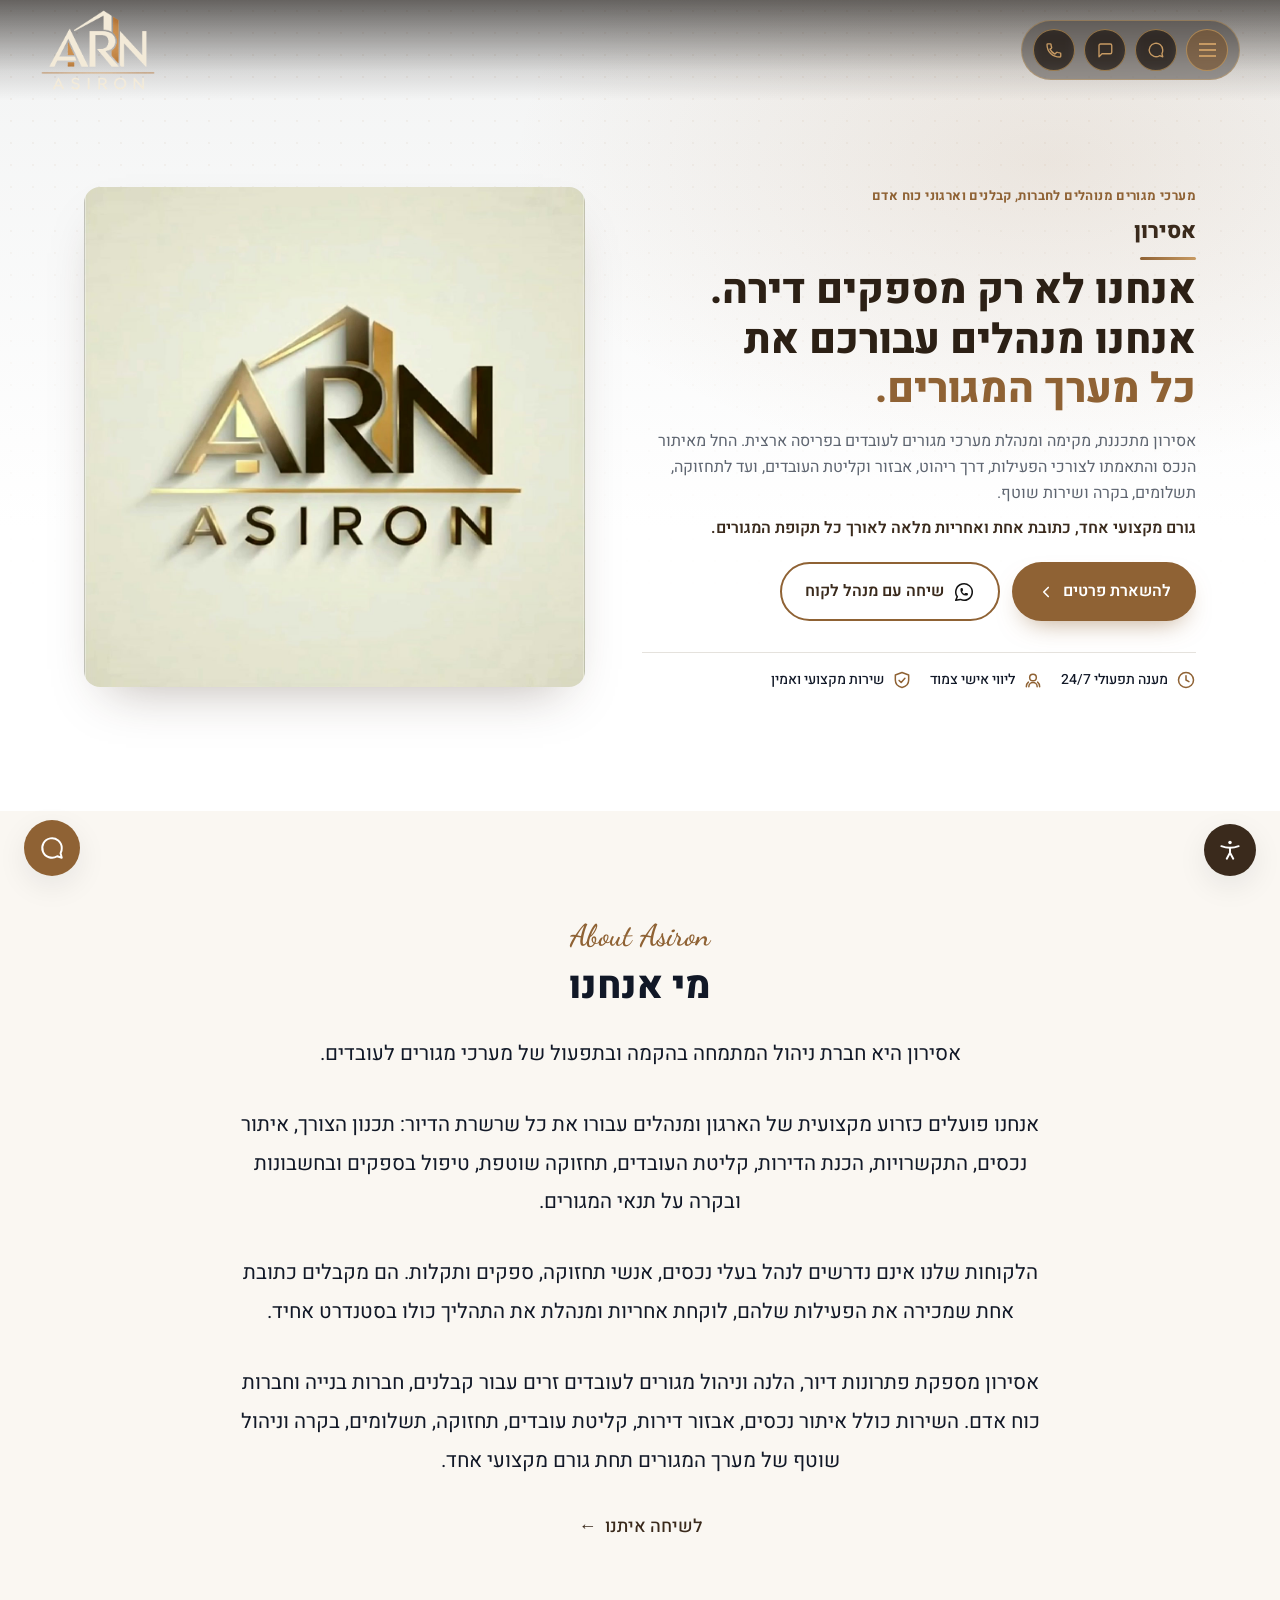
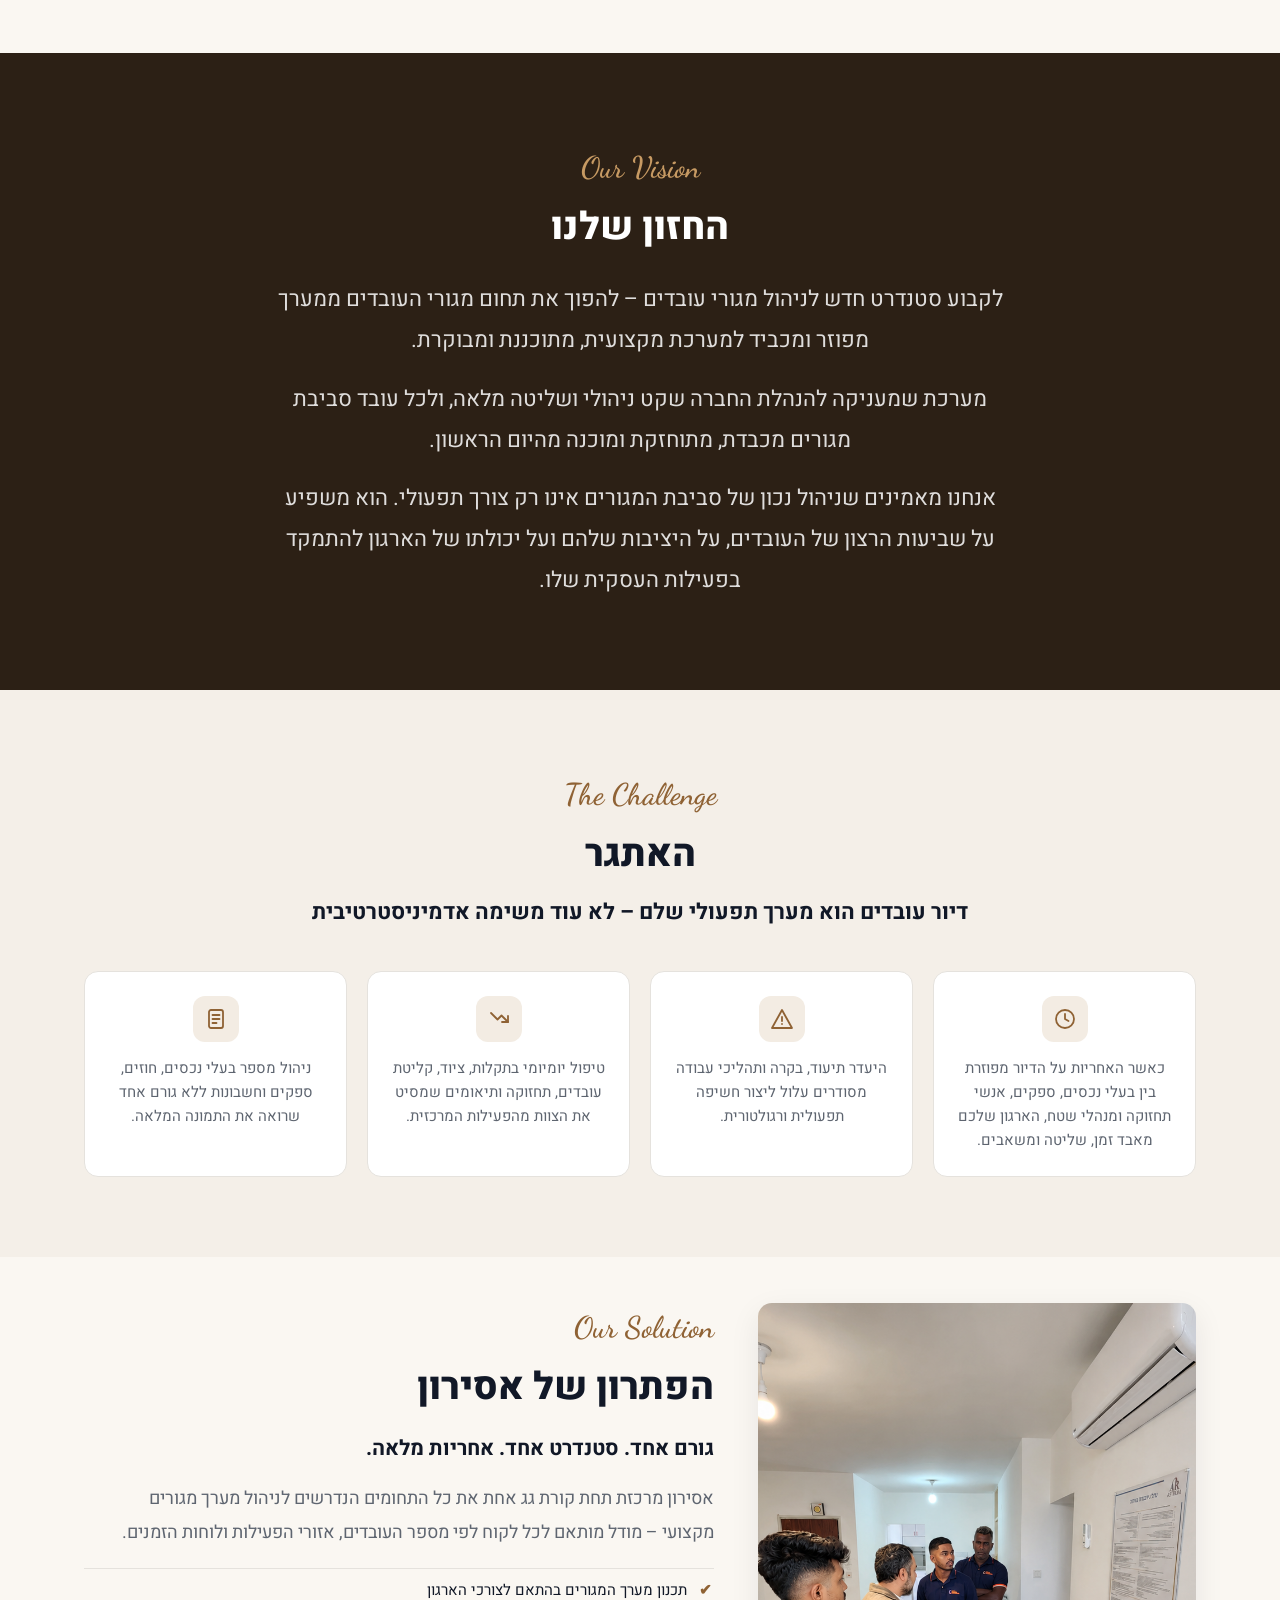
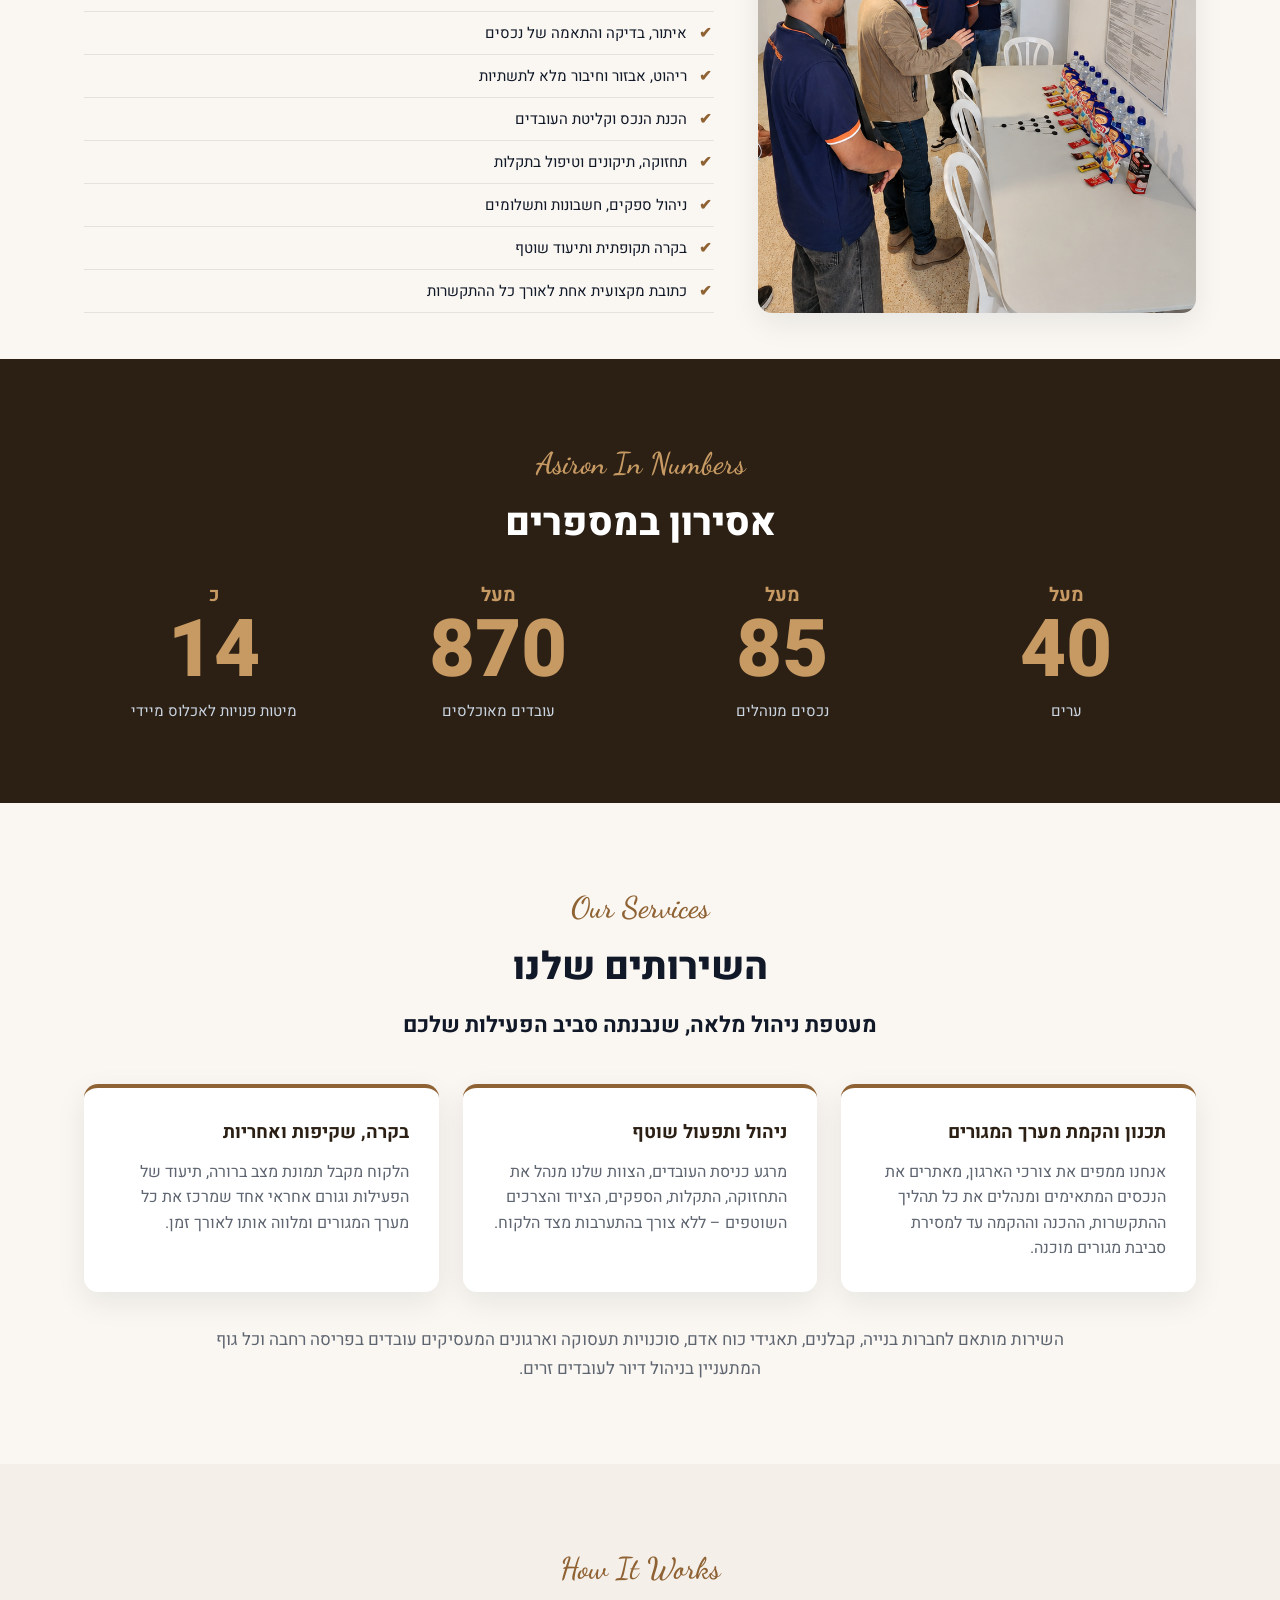
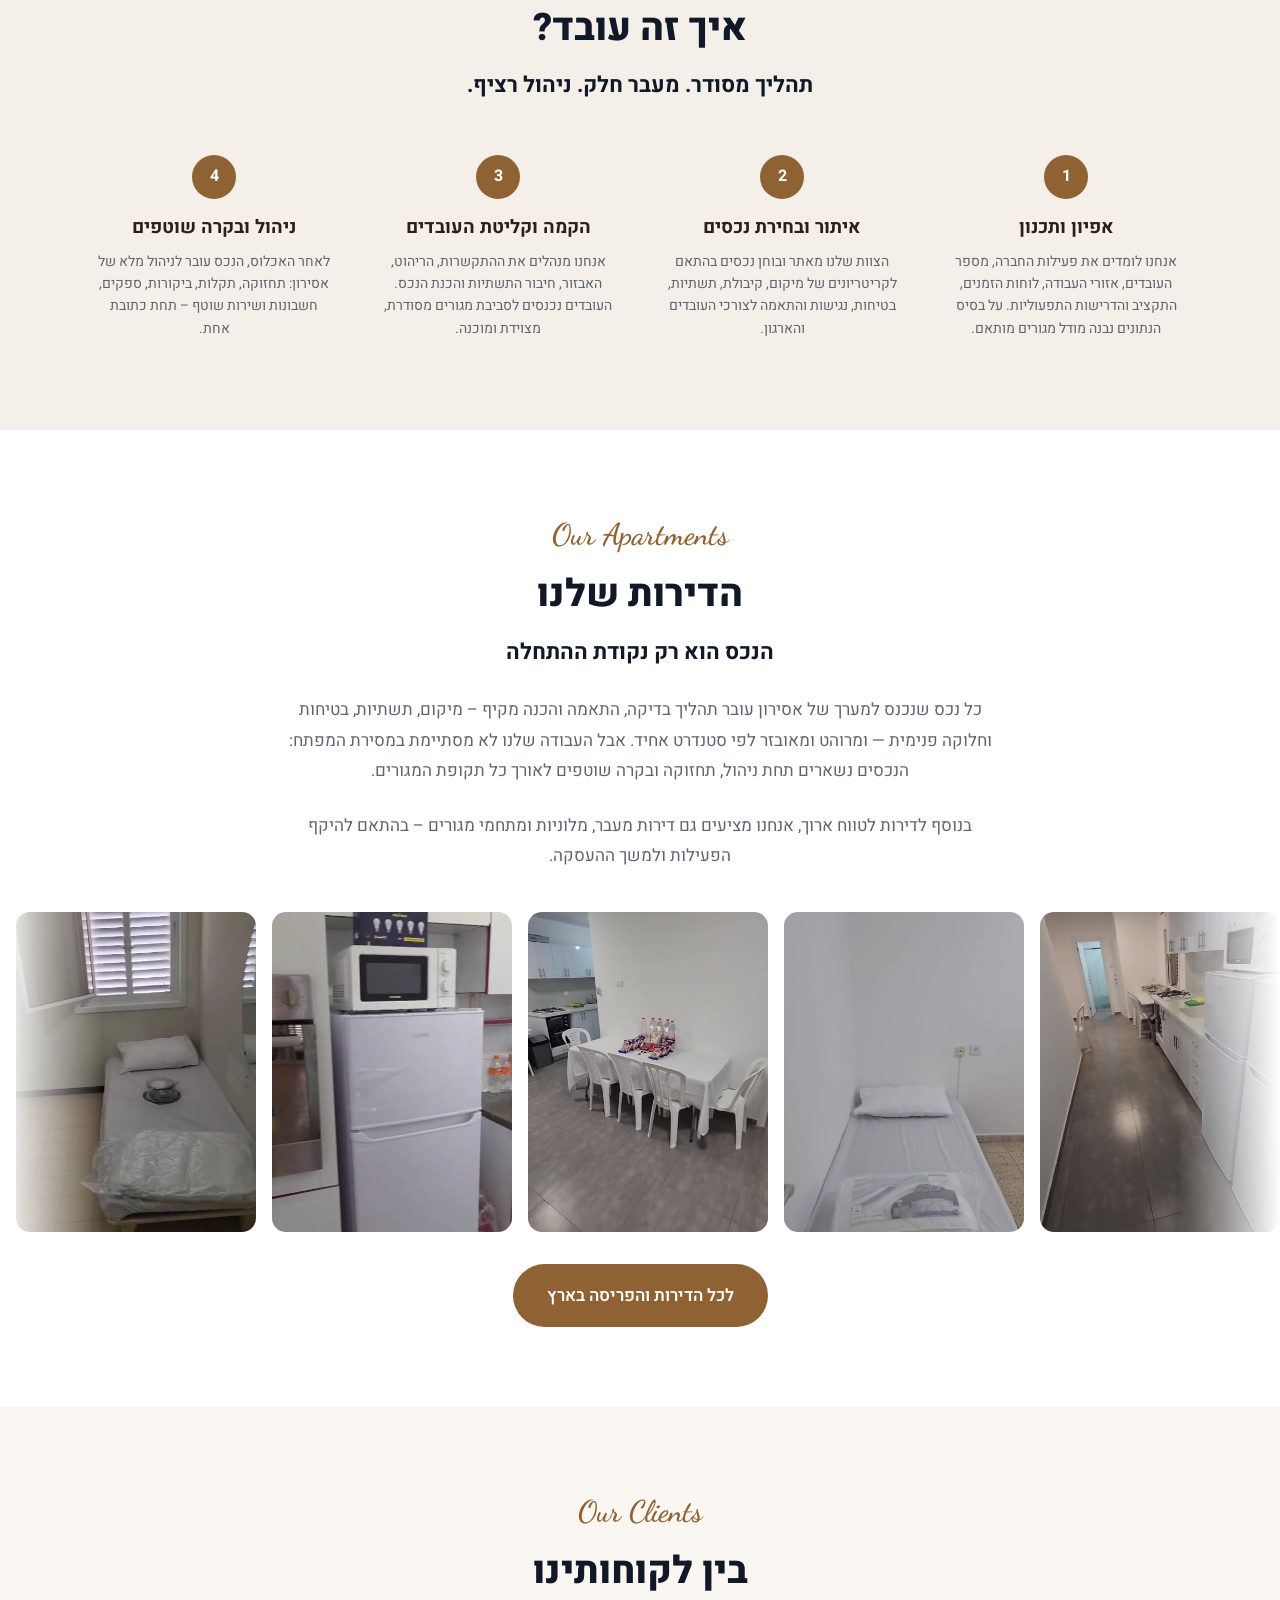
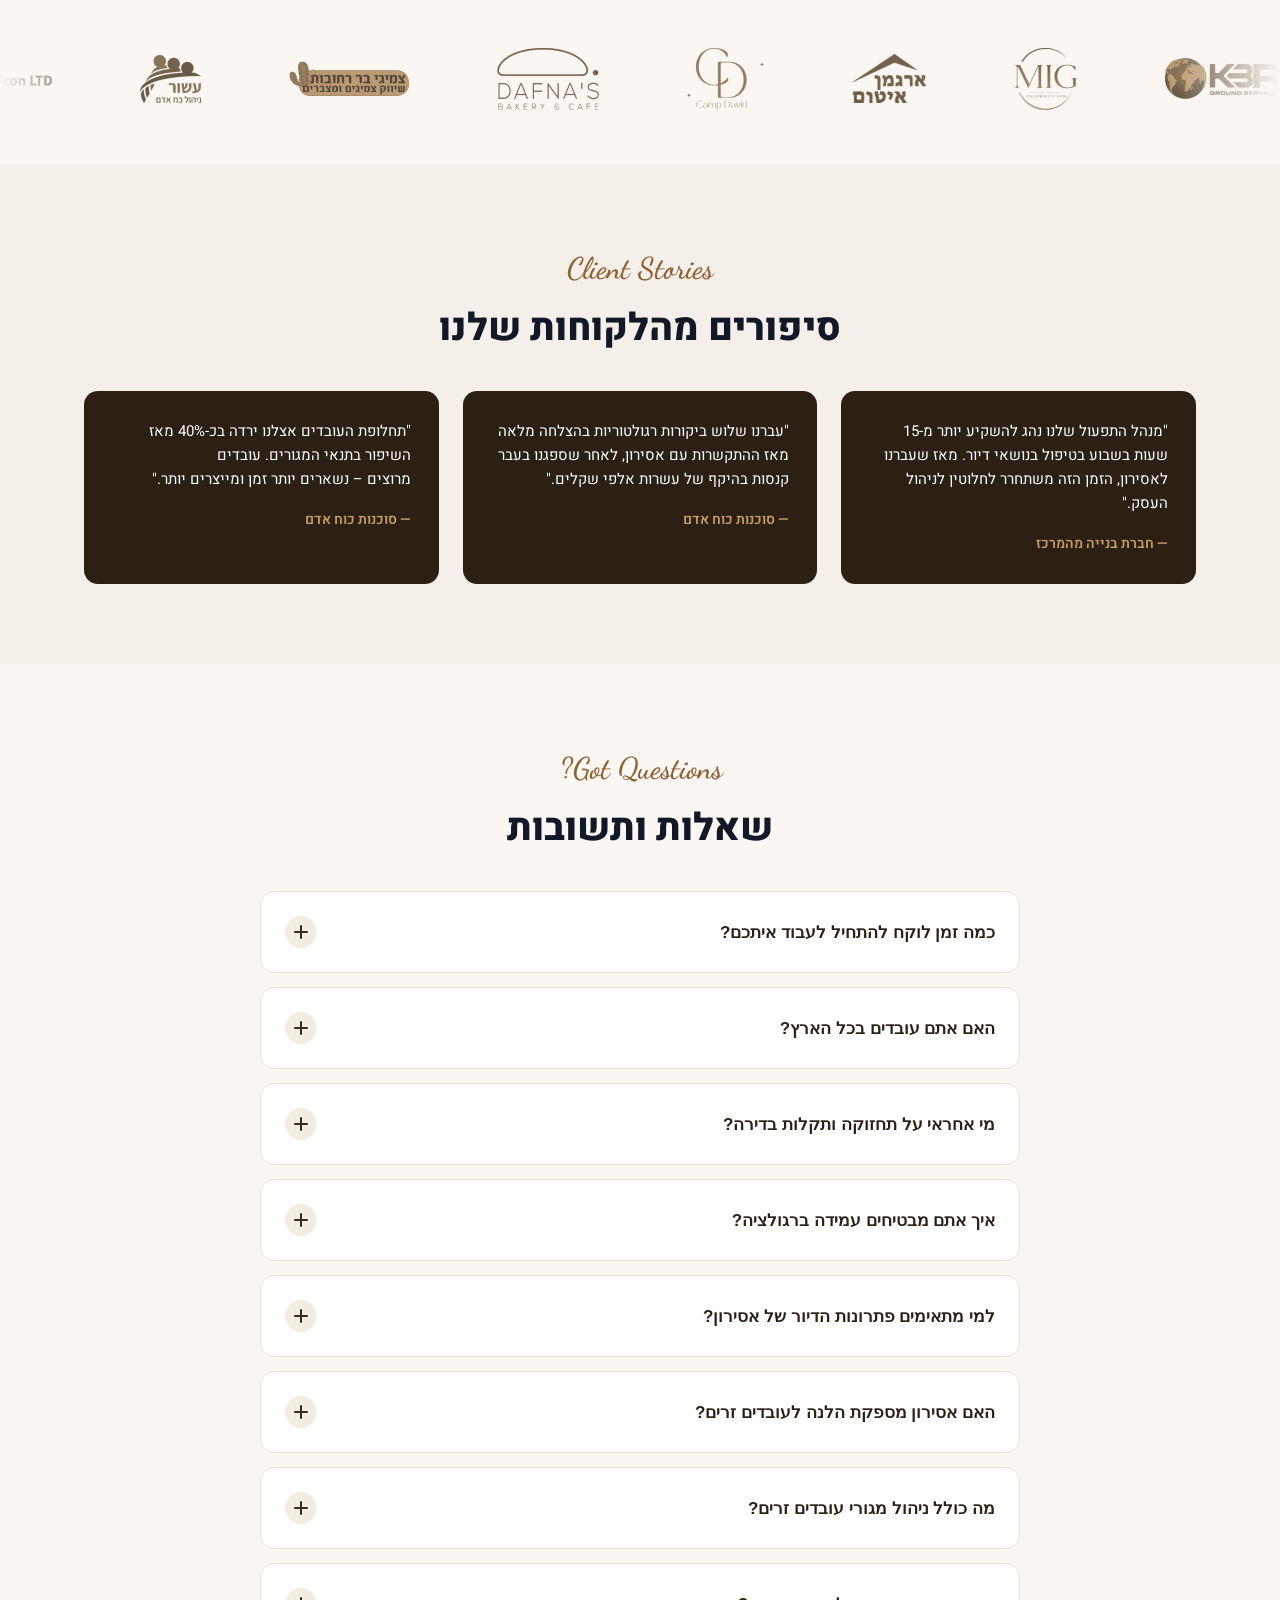
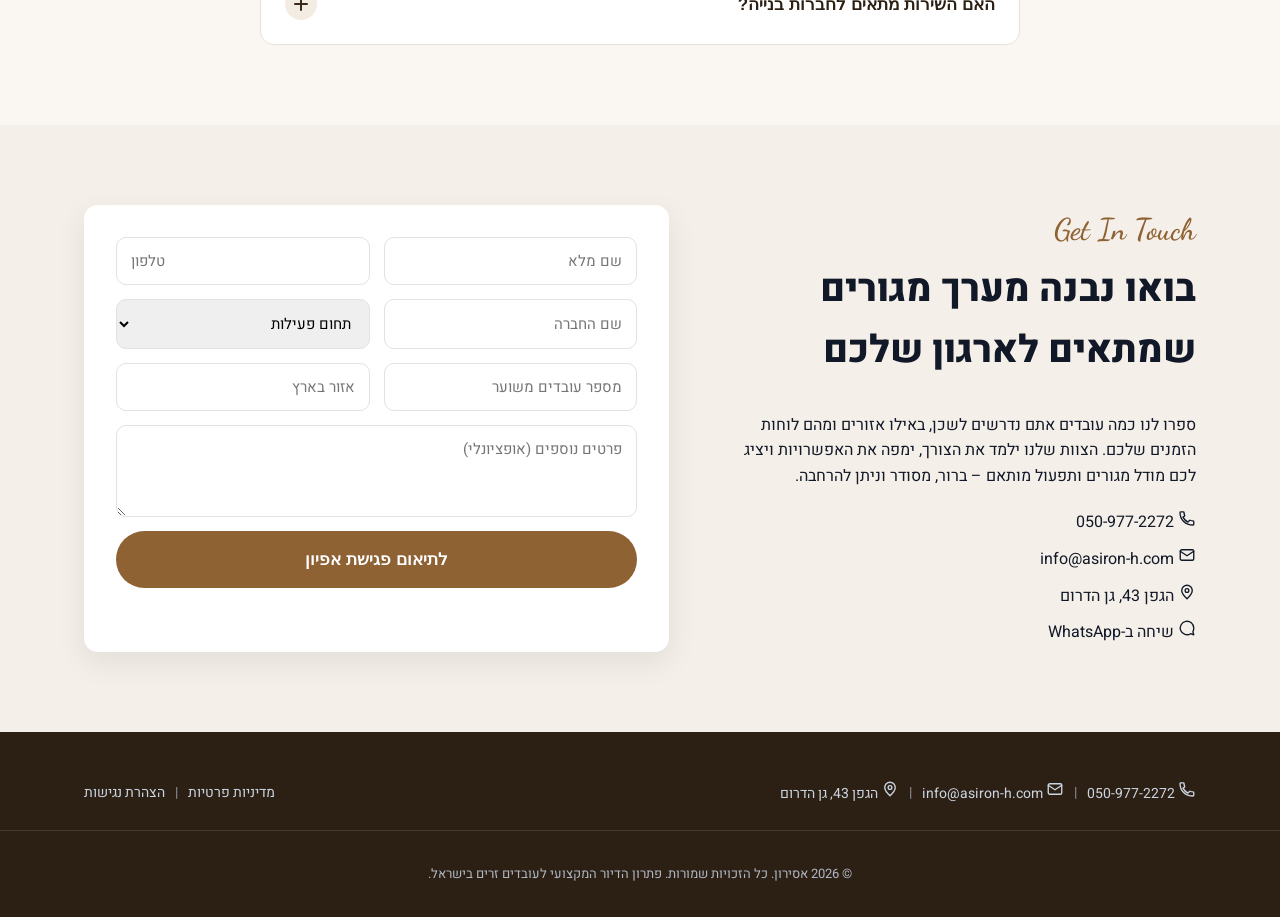
==== commit c8519fd0: "Rectangular hero video card, ASIRON title, lighter hero encode The diagonal full-height video panel " ====
--- a/index.html
+++ b/index.html
@@ -1,4 +1,4 @@
-<!DOCTYPE html>
+﻿<!DOCTYPE html>
 <html lang="he" dir="rtl">
 <head>
 <meta charset="UTF-8">
@@ -6,12 +6,12 @@
 <meta http-equiv="Cache-Control" content="no-cache, no-store, must-revalidate">
 <meta http-equiv="Pragma" content="no-cache">
 <meta http-equiv="Expires" content="0">
-<title>אסירון-Asiron | פתרונות ניהול ומגורים לעובדים זרים המוביל בישראל</title>
+<title>אסירון - ASIRON | פתרונות ניהול ומגורים לעובדים זרים המוביל בישראל</title>
 <meta name="description" content="אסירון מספקת פתרונות דיור והלנה לעובדים זרים עבור קבלנים, חברות בנייה וחברות כוח אדם — כולל איתור נכסים, אבזור דירות, קליטת עובדים, תחזוקה, תשלומים וניהול שוטף תחת גורם מקצועי אחד.">
 <link rel="canonical" href="https://asiron.online/">
 <meta property="og:type" content="website">
 <meta property="og:site_name" content="Asiron">
-<meta property="og:title" content="אסירון-Asiron | פתרונות ניהול ומגורים לעובדים זרים המוביל בישראל">
+<meta property="og:title" content="אסירון - ASIRON | פתרונות ניהול ומגורים לעובדים זרים המוביל בישראל">
 <meta property="og:description" content="אסירון מספקת פתרונות דיור והלנה לעובדים זרים עבור קבלנים, חברות בנייה וחברות כוח אדם — כולל איתור נכסים, אבזור דירות, קליטת עובדים, תחזוקה, תשלומים וניהול שוטף תחת גורם מקצועי אחד.">
 <meta property="og:url" content="https://asiron.online/">
 <meta property="og:image" content="https://asiron.online/assets/images/asiron-social-preview.jpg">
@@ -55,7 +55,7 @@
 <link rel="preconnect" href="https://fonts.googleapis.com">
 <link rel="preconnect" href="https://fonts.gstatic.com" crossorigin>
 <link href="https://fonts.googleapis.com/css2?family=Dancing+Script:wght@500;600&family=Heebo:wght@400;500;600;700;800&display=swap" rel="stylesheet">
-<link rel="stylesheet" href="styles.css?v=67">
+<link rel="stylesheet" href="styles.css?v=68">
 </head>
 <body class="page-home">
 <a href="#main" class="skip-link">דלג לתוכן המרכזי</a>
@@ -138,7 +138,7 @@
          (החלק שאחרי watch?v= בכתובת) בתוך data-youtube-id למטה. כל עוד הוא ריק —
          מוצג קובץ הווידאו המקומי כרגיל. -->
     <div class="hero-media" data-youtube-id="">
-      <video src="assets/videos/asiron-hero-square.mp4?v=5" poster="assets/images/asiron-hero-poster-hq.jpg?v=18" autoplay muted loop playsinline aria-hidden="true" tabindex="-1"></video>
+      <video src="assets/videos/asiron-hero-square.mp4?v=6" poster="assets/images/asiron-hero-poster-hq.jpg?v=18" autoplay muted loop playsinline aria-hidden="true" tabindex="-1"></video>
     </div>
   </div>
 </section>
--- a/styles.css
+++ b/styles.css
@@ -1755,112 +1755,53 @@
 }
 body.page-home .site-header.scrolled::before { opacity: 0; }
 
+/* The hero video is a contained rectangular card, NOT a full-bleed panel: the
+   square (1216x1216) file is capped at 560px CSS, so even on 2x-DPI screens it
+   is drawn at or below its native pixels — this is what keeps it sharp. The
+   copy column sits beside it in the base two-column grid. */
 body.page-home .hero {
-  padding: 0;
-  min-height: 100vh;
-  background: #FAF8F3;   /* clean warm-ivory panel the copy sits on */
-  overflow: hidden;
-}
-body.page-home .hero::before { display: none; }
+  /* Top padding clears the fixed transparent header */
+  padding: clamp(104px, 13vh, 148px) 0 clamp(40px, 6vh, 64px);
+  min-height: 0;
+}
 body.page-home .hero-inner {
-  position: static;
-  display: block;
-  max-width: none;
-  min-height: 100vh;
-  max-height: none;
-  padding: 0;
+  align-items: center;
+  gap: clamp(36px, 4.5vw, 72px);
+  min-height: min(72vh, 640px);
 }
 body.page-home .hero-media {
-  position: absolute;
-  top: 0; bottom: 0; left: 0;   /* physical left, full height, bleeds to the edge */
-  /* 50% (was 60%): narrower panel ⇒ the 1216px-wide source is no longer stretched
-     past its native resolution on typical screens — visibly sharper video. */
-  width: 50%;
+  align-self: center;
+  width: 100%;
+  max-width: 560px;
+  aspect-ratio: 1 / 1;
   min-height: 0;
-  margin: 0;
-  z-index: 0;
-  /* Almost the old rectangular video, just tilted slightly. The element itself is
-     clipped a hair WIDER than the video and painted black→brown (logo-emblem
-     tones) — that sliver shows as a thin dark line along the diagonal edge. */
-  clip-path: polygon(0 0, 97.35% 0, 89.35% 100%, 0 100%);
-  background: linear-gradient(180deg, #a58a63 0%, #7c6544 100%);   /* dark-beige line */
-  /* Soft shadow OUTSIDE the edge only, cast onto the ivory panel. */
-  filter: drop-shadow(5px 0 20px rgba(50, 34, 20, 0.22));
-}
-body.page-home .hero-media video {
-  border-radius: 0;
-  box-shadow: none;
-  aspect-ratio: auto;
-  max-height: none;
+  margin-inline: auto;
+  overflow: visible;   /* the card's soft shadow lives outside the box */
+}
+/* YouTube hero variant (active only when data-youtube-id is set): plain cover
+   inside the same card. */
+body.page-home .hero-media iframe {
+  position: absolute;
+  inset: 0;
   width: 100%;
   height: 100%;
-  /* The hero file is square (1216x1216) and every scene inside it is already
-     framed for this panel, so "cover" only trims a few percent off the sides on
-     desktop and off the top/bottom on mobile — never letterboxes, never stretches. */
-  object-fit: cover;
-  object-position: center center;
-  /* Video sits just inside, leaving the dark line exposed on the diagonal edge. */
-  clip-path: polygon(0 0, 97% 0, 89% 100%, 0 100%);
-}
-/* YouTube hero variant (active only when data-youtube-id is set).
-   The uploaded video is the 16:9 4K master with black pillars baked in — the
-   real portrait content is the middle 1216/3840 ≈ 31.7% of the frame. The
-   iframe is therefore oversized to 316% and centered, so the black pillars
-   fall outside the panel and the portrait content exactly "covers" it.
-   The .hero-media container's own clip-path shapes the diagonal edge. */
-body.page-home .hero-media iframe {
-  position: absolute;
-  top: 50%;
-  left: 50%;
-  transform: translate(-50%, -50%);
-  width: 316%;
-  aspect-ratio: 16 / 9;
   border: 0;
-}
-/* Hero master video — the original 4K file served byte-exact from GitHub
-   Releases. It is the 16:9 master with black pillars baked in, so it gets the
-   same 316% zoom as the YouTube variant: only the middle portrait content
-   covers the panel and the pillars fall outside the clipped area. */
-body.page-home .hero-media video.hero-video-master {
-  inset: auto;
-  top: 50%;
-  left: 50%;
-  transform: translate(-50%, -50%);
-  width: 316%;
-  height: auto;
-  aspect-ratio: 16 / 9;
-  object-fit: fill;
-  clip-path: none;
-}
-/* Empty media slot while no hero video is set: a quiet brand panel with the
-   emblem, keeping the diagonal composition intact until a new video arrives. */
+  border-radius: 16px;
+}
+/* Empty media slot while no hero video is set: a quiet brand panel card. */
 .hero-media-placeholder {
   position: absolute;
   inset: 0;
   background:
     url("assets/logo-light.png?v=1") center / min(46%, 340px) no-repeat,
     linear-gradient(160deg, #3a2a1c 0%, #61452c 55%, #8f6234 100%);
-  clip-path: polygon(0 0, 97% 0, 89% 100%, 0 100%);
-}
-@media (max-width: 960px) {
-  .hero-media-placeholder { clip-path: none; }
-}
-/* Text scaled up a touch to fill the wider (52%) copy panel */
-body.page-home .hero h1 { font-size: clamp(34px, 3.4vw, 58px); }
-body.page-home .hero-sub { font-size: clamp(17px, 1.05vw, 20px); max-width: 620px; }
-body.page-home .hero-content {
-  position: relative;
-  z-index: 2;
-  margin-left: 48%;             /* ~52% content panel; clears the dissolve */
-  min-height: 100vh;
-  display: flex;
-  flex-direction: column;
-  justify-content: center;
-  /* Top padding shrinks on short screens so all the copy shows at 100% zoom */
-  padding: clamp(96px, 12vh, 132px) clamp(22px, 3.4vw, 56px) clamp(32px, 5vh, 56px);
-  box-sizing: border-box;
-}
-/* Keep the two CTAs on ONE row (side by side, never stacked) inside the panel */
+  border-radius: 16px;
+}
+/* Slightly smaller cap than the base h1 so each phrase holds one line beside
+   the video card and the heading breaks only at its own <br> points. */
+body.page-home .hero h1 { font-size: clamp(30px, 3.2vw, 44px); }
+body.page-home .hero-sub { max-width: 560px; }
+/* Keep the two CTAs on ONE row (side by side, never stacked) */
 body.page-home .hero-actions {
   flex-wrap: nowrap;
   gap: 12px;
@@ -1873,29 +1814,24 @@
 }
 
 @media (max-width: 960px) {
-  /* Mobile: video full-width at the very top (logo overlaid on it), copy below */
-  body.page-home .hero { min-height: 0; }
-  body.page-home .hero-inner { display: flex; flex-direction: column; min-height: 0; }
+  /* Mobile: the video card first, copy centered below it */
+  body.page-home .hero { padding: 88px 0 8px; }
+  body.page-home .hero-inner { display: flex; flex-direction: column; min-height: 0; gap: 22px; }
   body.page-home .hero-media {
-    position: relative;
-    top: auto; bottom: auto; left: auto;
-    width: 100vw;
-    margin-inline: calc(50% - 50vw);
-    /* Shorter on mobile so the heading AND the paragraph below it stay on-screen */
+    order: -1;
+    width: 100%;
+    max-width: 480px;
+    /* Shorter than a full square so the heading AND the paragraph below it
+       stay on-screen; cover trims a little off the top/bottom, never stretches */
     aspect-ratio: 1 / 1;
-    max-height: 40vh;
-    order: -1;
-    clip-path: none;   /* full rectangle when stacked on mobile */
-    filter: none;
-    background: none;
+    max-height: 42vh;
   }
-  body.page-home .hero-media video { clip-path: none; }
   body.page-home .hero-content {
-    margin-left: 0;
     min-height: 0;
     text-align: center;
     align-items: center;
-    padding: 22px 22px 8px;
+    display: flex;
+    flex-direction: column;
   }
   /* More compact heading on mobile so the longer copy below it stays visible */
   body.page-home .hero h1 { font-size: clamp(23px, 6.6vw, 30px); line-height: 1.2; margin-bottom: 14px; }
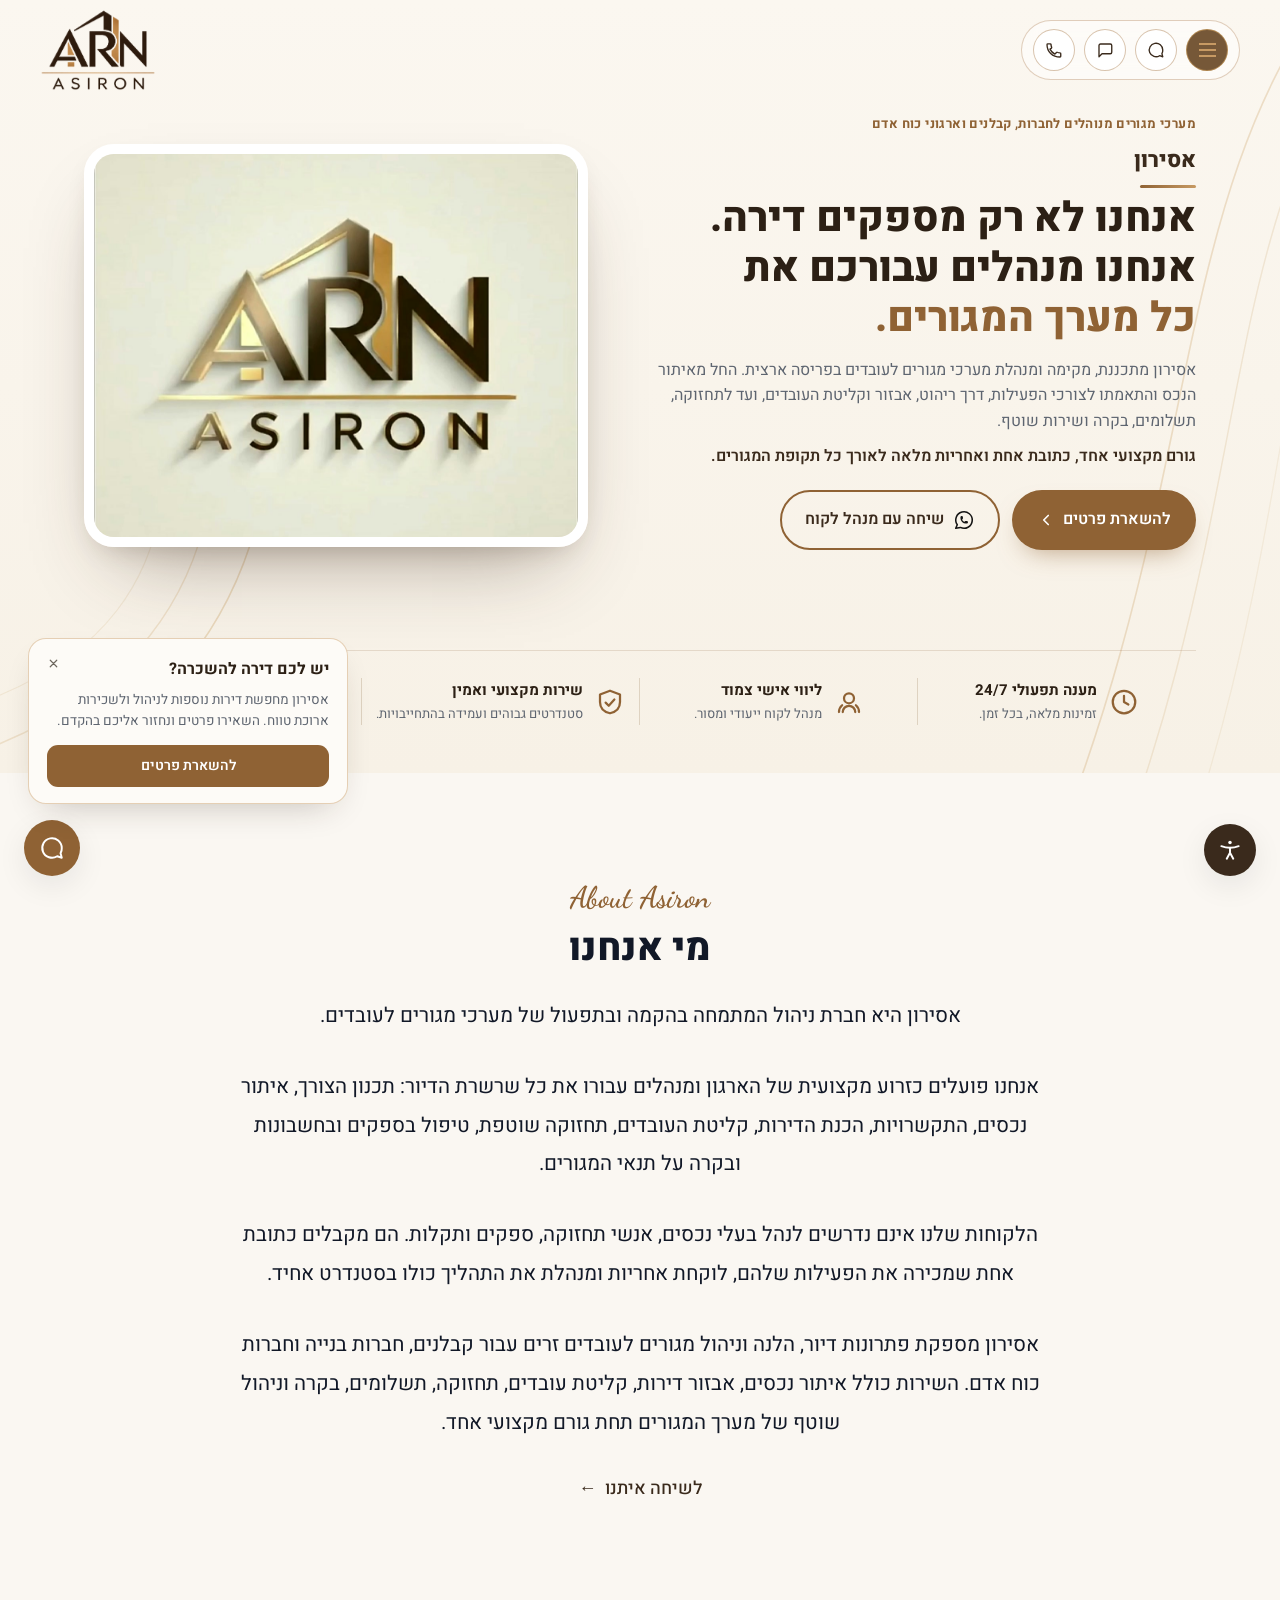
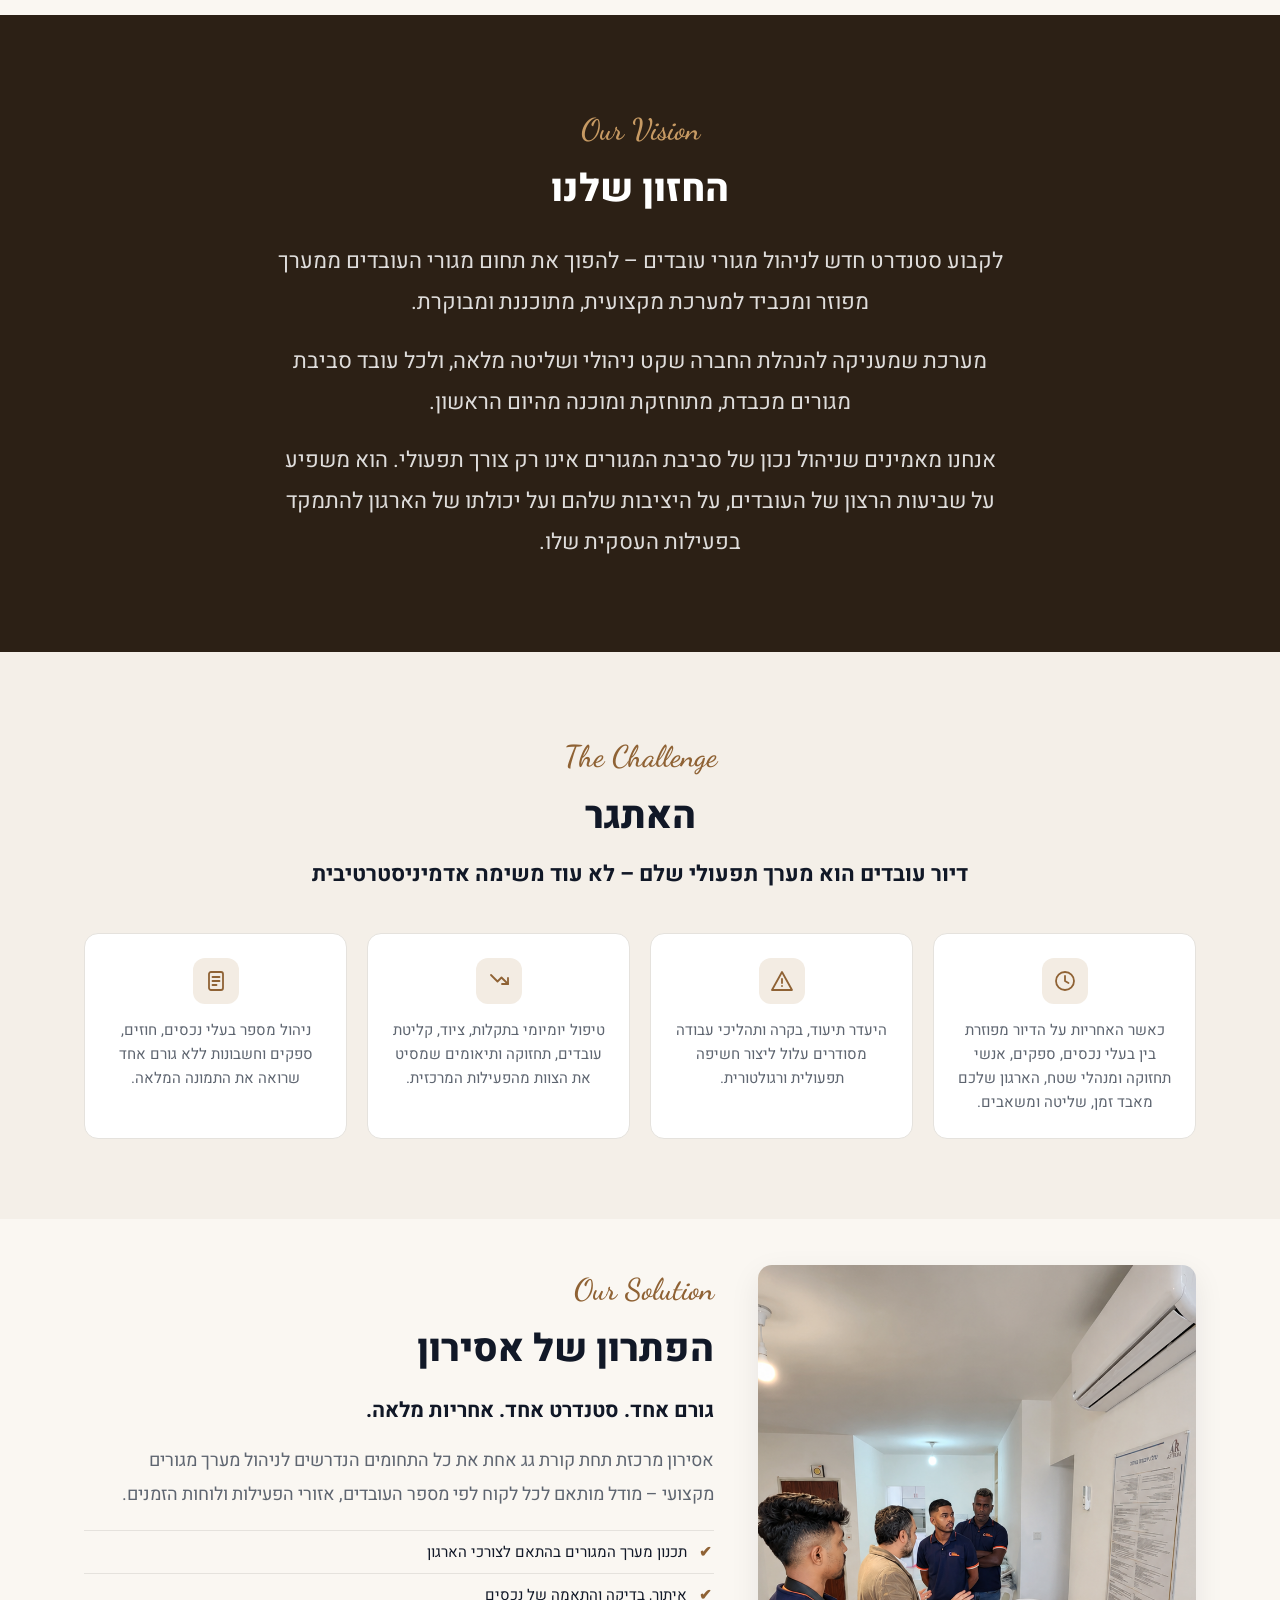
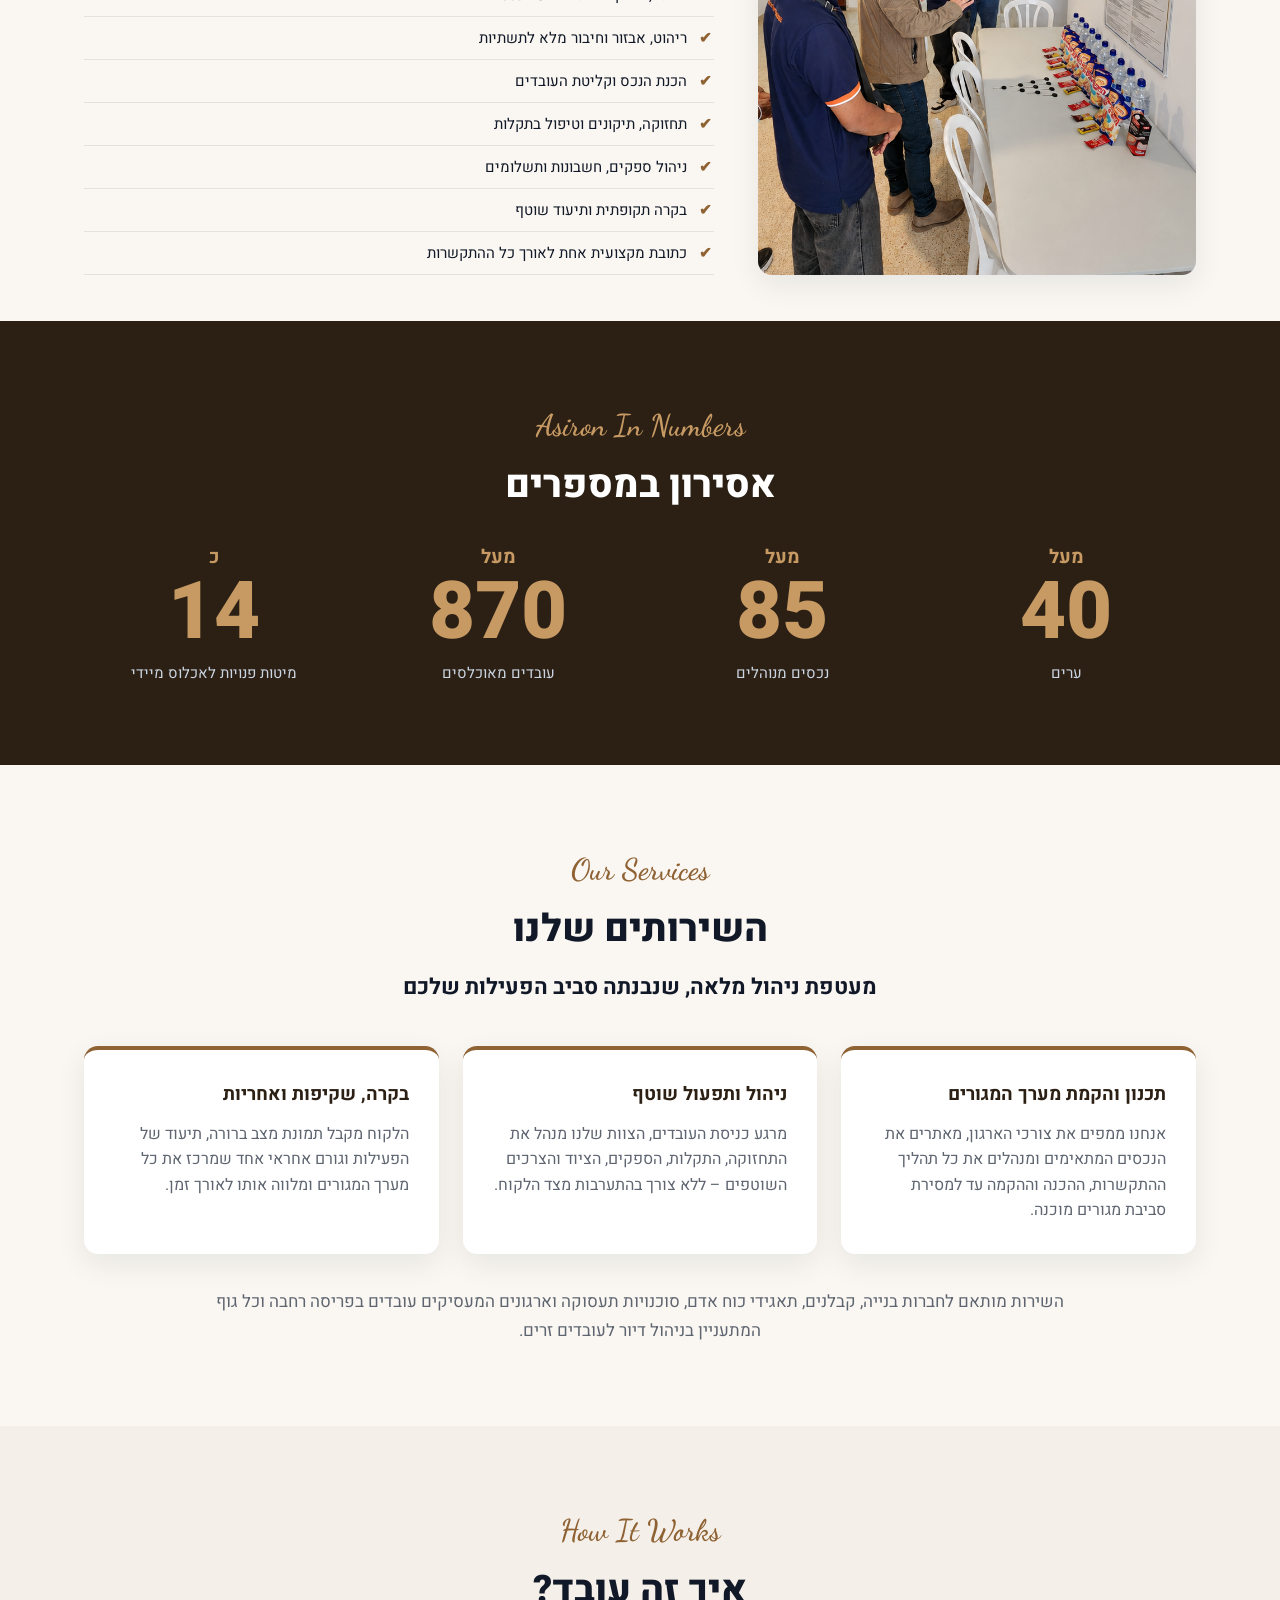
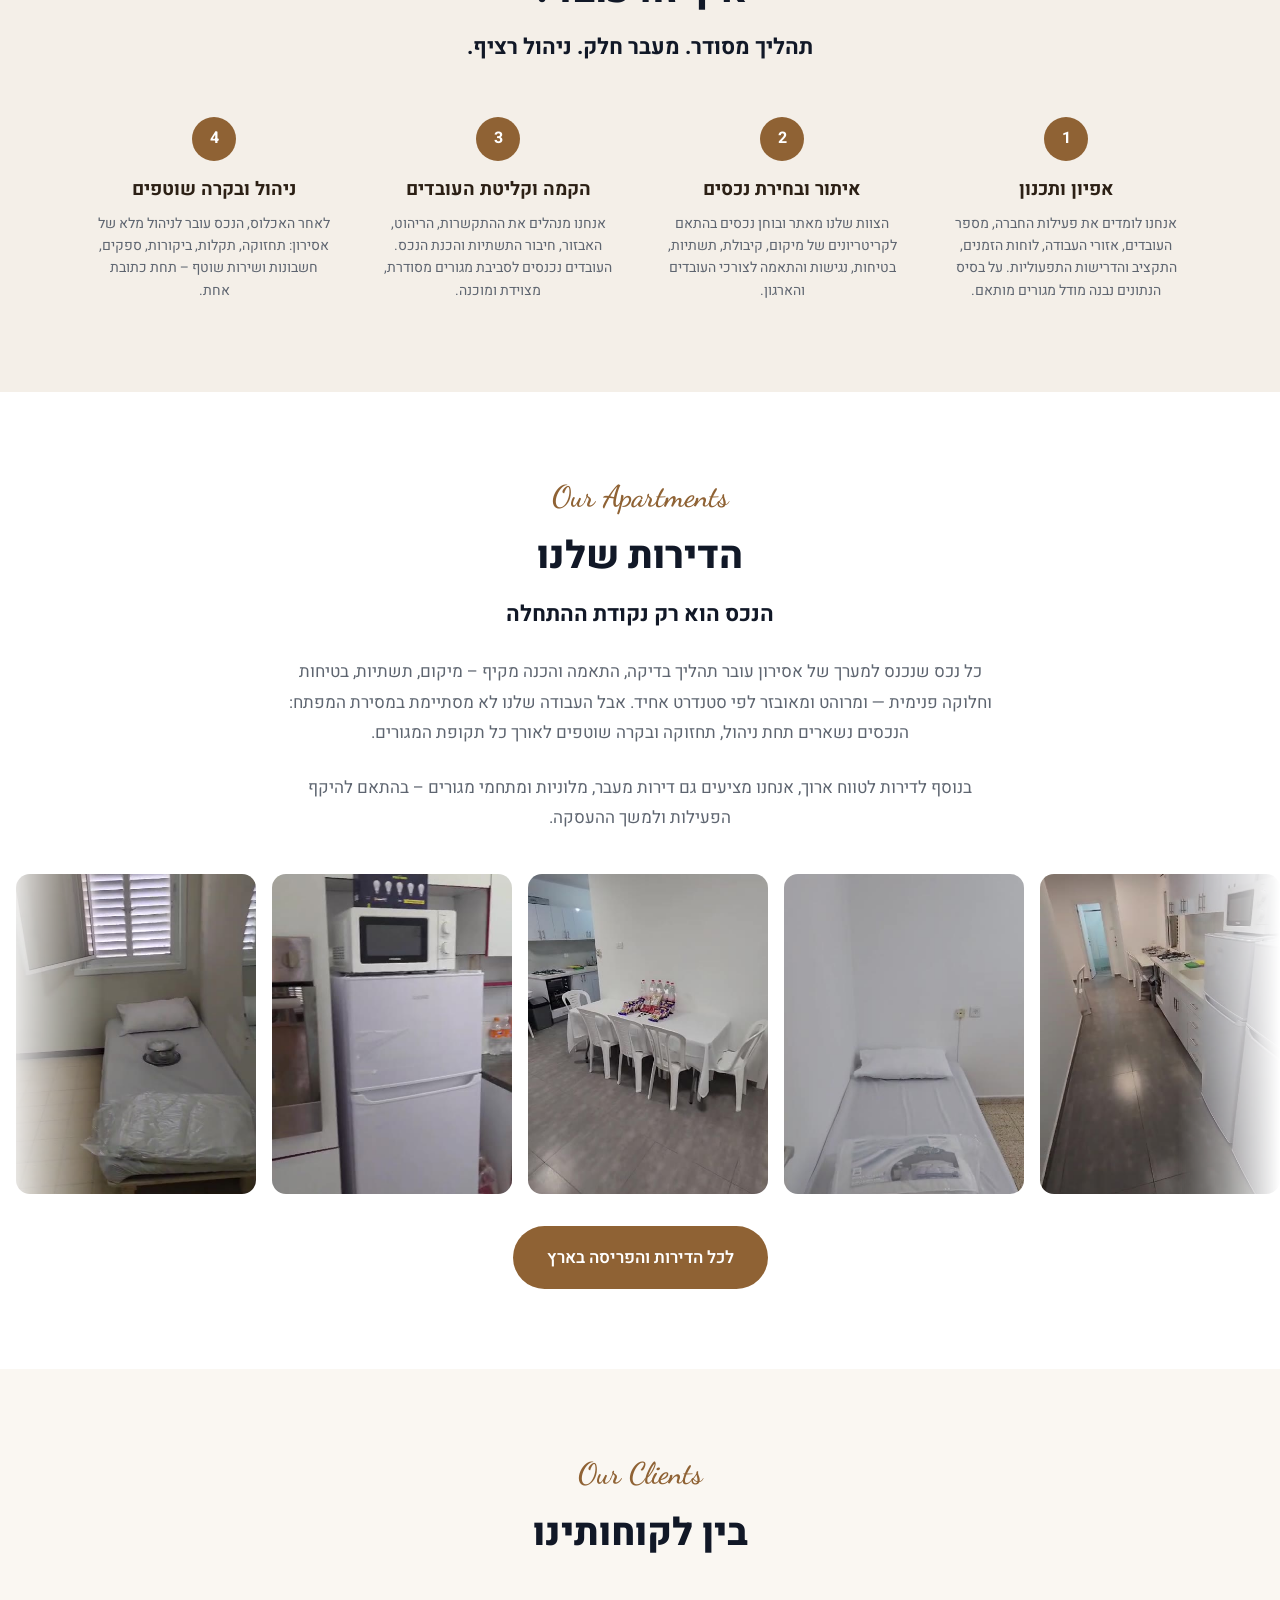
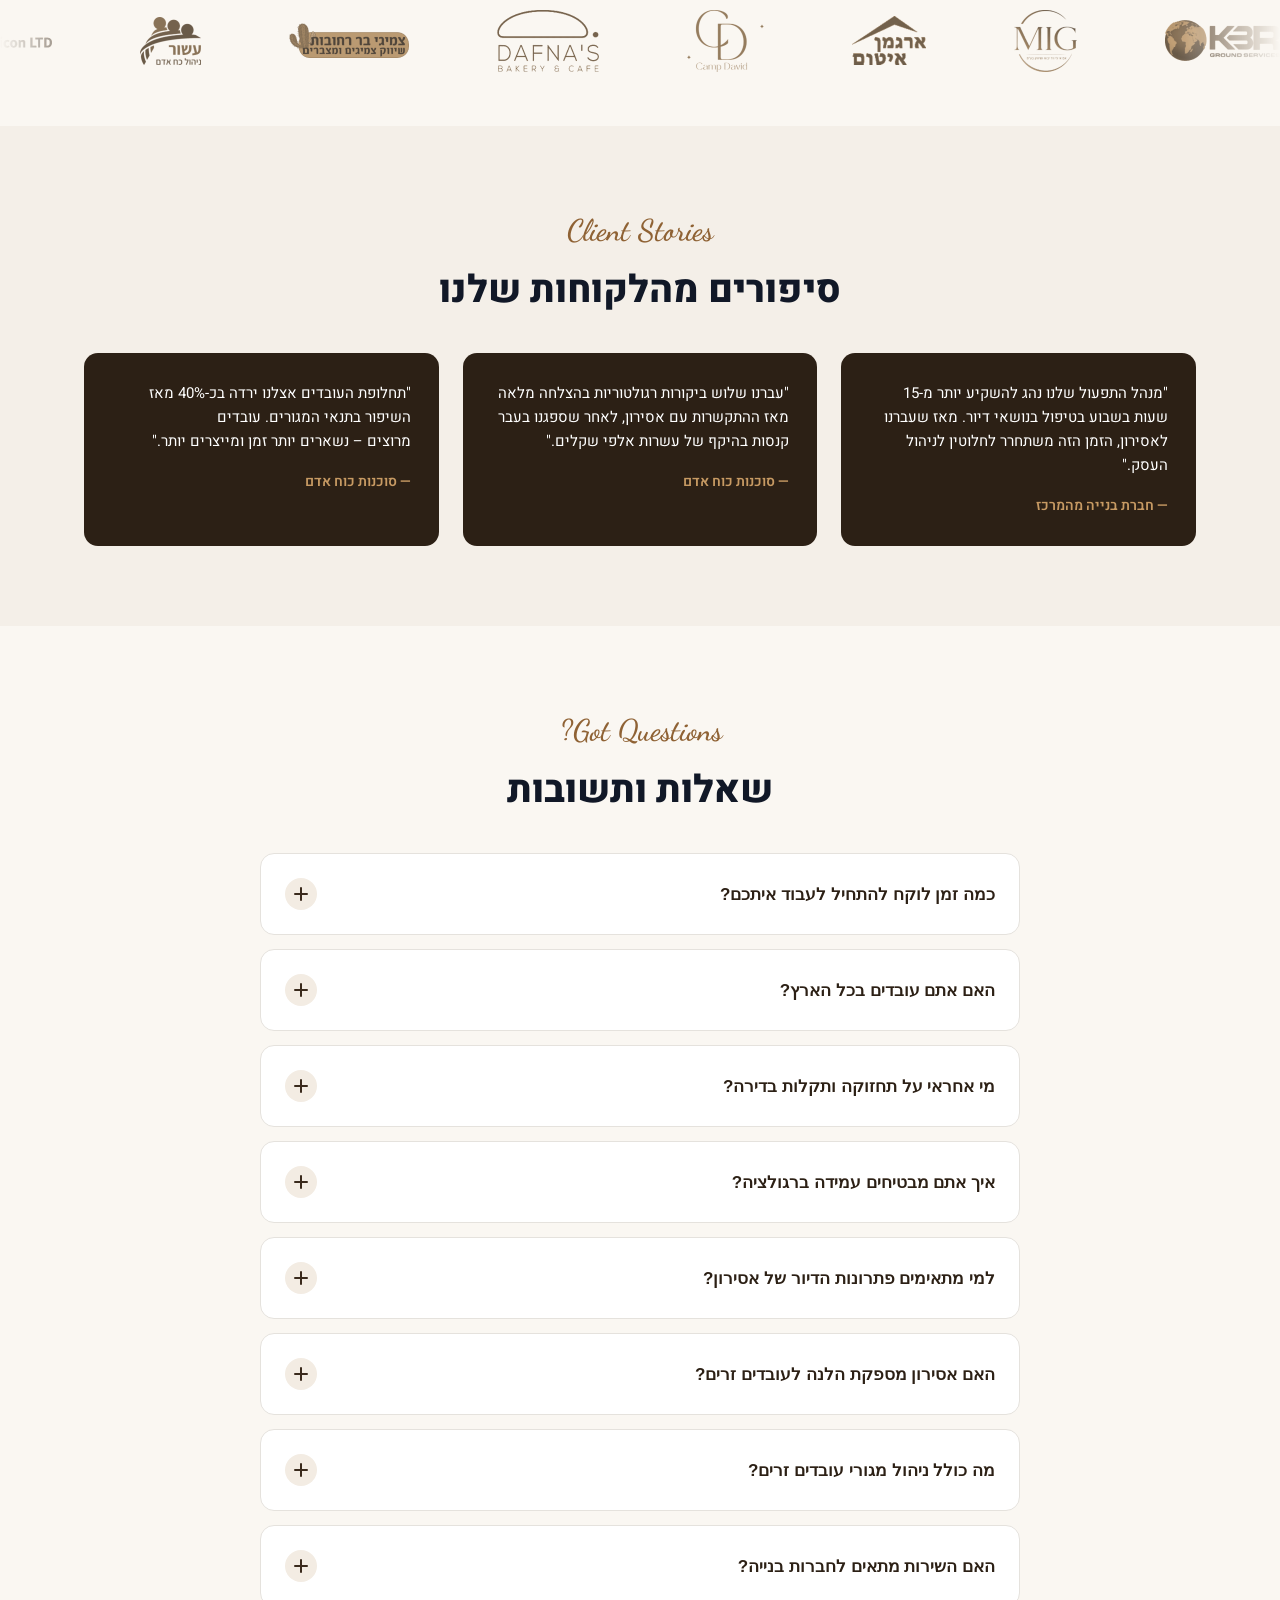
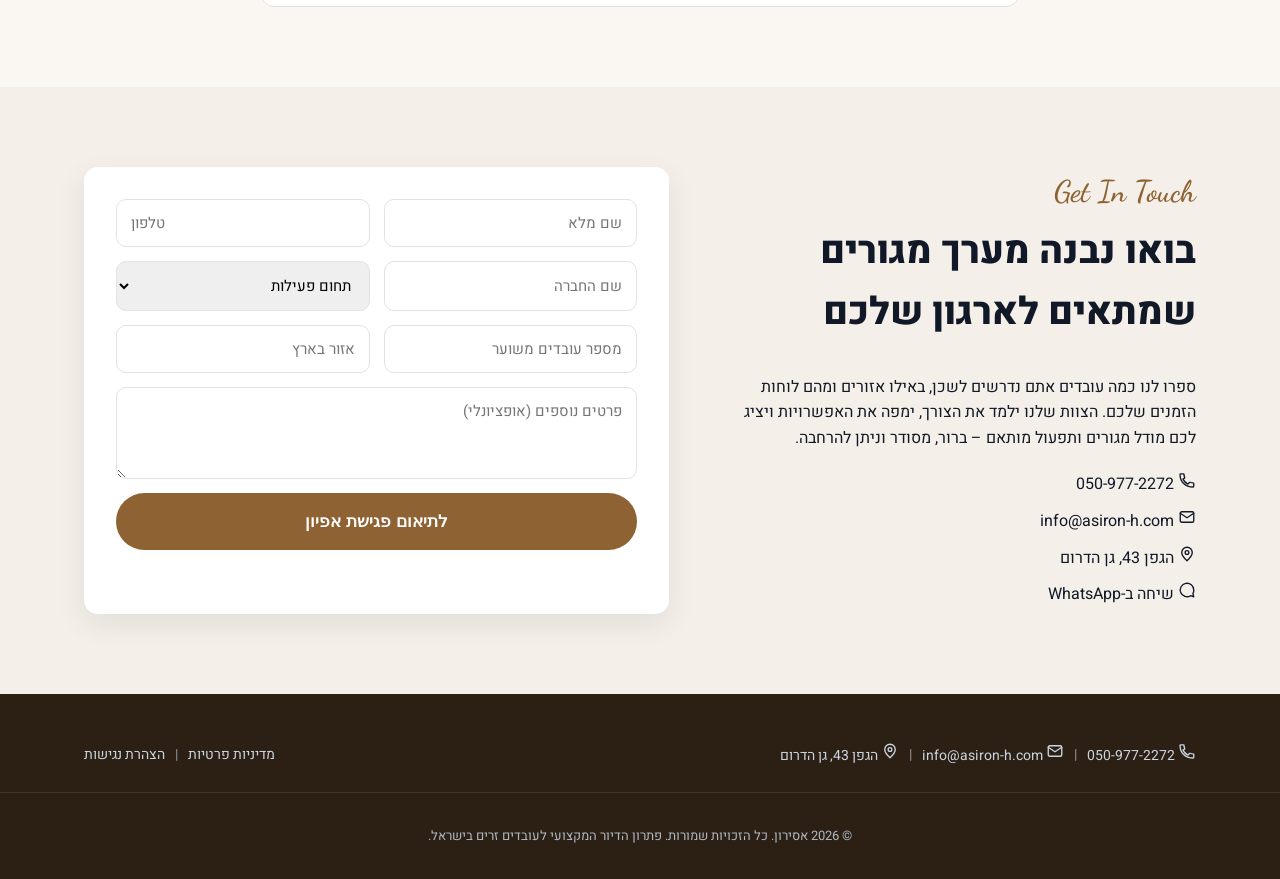
==== commit 8421939d: "Cream hero with framed video card, original logo, four-item trust strip Matches the approved mockup:" ====
--- a/index.html
+++ b/index.html
@@ -55,7 +55,7 @@
 <link rel="preconnect" href="https://fonts.googleapis.com">
 <link rel="preconnect" href="https://fonts.gstatic.com" crossorigin>
 <link href="https://fonts.googleapis.com/css2?family=Dancing+Script:wght@500;600&family=Heebo:wght@400;500;600;700;800&display=swap" rel="stylesheet">
-<link rel="stylesheet" href="styles.css?v=68">
+<link rel="stylesheet" href="styles.css?v=69">
 </head>
 <body class="page-home">
 <a href="#main" class="skip-link">דלג לתוכן המרכזי</a>
@@ -75,7 +75,8 @@
       </div>
     </div>
     <a href="#top" class="logo">
-      <img src="assets/logo-light.png?v=1" alt="אסירון">
+      <img class="logo-on-light" src="assets/logo.png?v=1" alt="אסירון">
+      <img class="logo-on-dark" src="assets/logo-light.png?v=1" alt="אסירון">
     </a>
   </div>
 </header>
@@ -118,20 +119,6 @@
         <a href="#contact" class="btn btn-primary btn-lg btn-consult">להשארת פרטים<svg class="btn-arrow" viewBox="0 0 24 24" fill="none" stroke="currentColor" stroke-width="2.2" stroke-linecap="round" stroke-linejoin="round" aria-hidden="true"><path d="M15 6l-6 6 6 6"/></svg></a>
         <a href="https://wa.me/972509772272" target="_blank" rel="noopener" class="btn btn-outline btn-lg btn-whatsapp"><svg class="wa-glyph" viewBox="0 0 24 24" fill="none" stroke="#141414" stroke-width="1.7" stroke-linecap="round" stroke-linejoin="round" aria-hidden="true"><path d="M3 21l1.65 -3.8a9 9 0 1 1 3.4 2.9l-5.05 .9"/><path d="M9 10a.5 .5 0 0 0 1 0v-1a.5 .5 0 0 0 -1 0v1a5 5 0 0 0 5 5h1a.5 .5 0 0 0 0 -1h-1a.5 .5 0 0 0 0 1"/></svg>שיחה עם מנהל לקוח</a>
       </div>
-      <div class="hero-trust">
-        <div class="trust-item">
-          <svg viewBox="0 0 24 24" fill="none" stroke="currentColor" stroke-width="1.8" stroke-linecap="round" stroke-linejoin="round"><circle cx="12" cy="12" r="9"/><path d="M12 7v5l3.5 2"/></svg>
-          <span>מענה תפעולי 24/7</span>
-        </div>
-        <div class="trust-item">
-          <svg viewBox="0 0 24 24" fill="none" stroke="currentColor" stroke-width="1.8" stroke-linecap="round" stroke-linejoin="round"><path d="M17 20a5 5 0 00-10 0"/><circle cx="12" cy="9" r="4"/><path d="M20 20a7 7 0 00-2.5-5.4M4 20a7 7 0 012.5-5.4"/></svg>
-          <span>ליווי אישי צמוד</span>
-        </div>
-        <div class="trust-item">
-          <svg viewBox="0 0 24 24" fill="none" stroke="currentColor" stroke-width="1.8" stroke-linecap="round" stroke-linejoin="round"><path d="M12 3l8 3v6c0 5-3.5 8-8 9-4.5-1-8-4-8-9V6l8-3z"/><path d="M8.5 12.5l2.5 2.5 4.5-5"/></svg>
-          <span>שירות מקצועי ואמין</span>
-        </div>
-      </div>
     </div>
     <!-- YOUTUBE_VIDEO_URL=
          כדי להציג את הפרומו מ-YouTube במקום הקובץ המקומי: הזיני את מזהה הסרטון
@@ -139,6 +126,36 @@
          מוצג קובץ הווידאו המקומי כרגיל. -->
     <div class="hero-media" data-youtube-id="">
       <video src="assets/videos/asiron-hero-square.mp4?v=6" poster="assets/images/asiron-hero-poster-hq.jpg?v=18" autoplay muted loop playsinline aria-hidden="true" tabindex="-1"></video>
+    </div>
+    <div class="hero-trust">
+      <div class="trust-item">
+        <svg viewBox="0 0 24 24" fill="none" stroke="currentColor" stroke-width="1.8" stroke-linecap="round" stroke-linejoin="round"><circle cx="12" cy="12" r="9"/><path d="M12 7v5l3.5 2"/></svg>
+        <div class="trust-copy">
+          <span class="trust-title">מענה תפעולי 24/7</span>
+          <span class="trust-sub">זמינות מלאה, בכל זמן.</span>
+        </div>
+      </div>
+      <div class="trust-item">
+        <svg viewBox="0 0 24 24" fill="none" stroke="currentColor" stroke-width="1.8" stroke-linecap="round" stroke-linejoin="round"><path d="M17 20a5 5 0 00-10 0"/><circle cx="12" cy="9" r="4"/><path d="M20 20a7 7 0 00-2.5-5.4M4 20a7 7 0 012.5-5.4"/></svg>
+        <div class="trust-copy">
+          <span class="trust-title">ליווי אישי צמוד</span>
+          <span class="trust-sub">מנהל לקוח ייעודי ומסור.</span>
+        </div>
+      </div>
+      <div class="trust-item">
+        <svg viewBox="0 0 24 24" fill="none" stroke="currentColor" stroke-width="1.8" stroke-linecap="round" stroke-linejoin="round"><path d="M12 3l8 3v6c0 5-3.5 8-8 9-4.5-1-8-4-8-9V6l8-3z"/><path d="M8.5 12.5l2.5 2.5 4.5-5"/></svg>
+        <div class="trust-copy">
+          <span class="trust-title">שירות מקצועי ואמין</span>
+          <span class="trust-sub">סטנדרטים גבוהים ועמידה בהתחייבויות.</span>
+        </div>
+      </div>
+      <div class="trust-item">
+        <svg viewBox="0 0 24 24" fill="none" stroke="currentColor" stroke-width="1.8" stroke-linecap="round" stroke-linejoin="round"><path d="M12 21s-7-5.5-7-11a7 7 0 0114 0c0 5.5-7 11-7 11z"/><circle cx="12" cy="10" r="2.6"/></svg>
+        <div class="trust-copy">
+          <span class="trust-title">פריסה ארצית</span>
+          <span class="trust-sub">פתרונות מגורים בכל הארץ.</span>
+        </div>
+      </div>
     </div>
   </div>
 </section>
--- a/styles.css
+++ b/styles.css
@@ -1682,19 +1682,17 @@
   box-shadow: none;
   transition: background 0.3s ease, box-shadow 0.3s ease, border-color 0.3s ease;
 }
-body.page-home .site-header::before {   /* legibility scrim behind the transparent logo */
-  content: "";
-  position: absolute; inset: 0;
-  background: linear-gradient(180deg, rgba(15,10,6,0.62), rgba(15,10,6,0.12) 70%, rgba(15,10,6,0));
-  pointer-events: none;
-  z-index: -1;
-  transition: opacity 0.3s ease;
-}
-/* Premium dark-glass controls while the header is transparent over the video */
+/* The hero panel is light cream, so the transparent header needs no dark
+   scrim — the original (dark) logo carries the contrast instead. */
+/* Logo swap: the dark original logo over the cream hero, the light logo once
+   the header turns solid dark on scroll. */
+body.page-home .site-header:not(.scrolled) .logo-on-dark { display: none; }
+body.page-home .site-header.scrolled .logo-on-light { display: none; }
+/* Light-glass controls while the header is transparent over the cream panel */
 body.page-home .site-header:not(.scrolled) .header-contact-icons a {
-  background: rgba(24, 17, 11, 0.55);
-  color: var(--color-accent);
-  border: 1px solid rgba(212, 164, 95, 0.6);
+  background: rgba(255, 255, 255, 0.85);
+  color: var(--color-primary-dark);
+  border: 1px solid rgba(169, 122, 74, 0.45);
   -webkit-backdrop-filter: blur(4px);
   backdrop-filter: blur(4px);
 }
@@ -1712,8 +1710,8 @@
   gap: 9px;
   padding: 8px 11px;
   border-radius: 999px;
-  background: rgba(20, 14, 9, 0.34);
-  border: 1px solid rgba(212, 164, 95, 0.42);
+  background: rgba(255, 255, 255, 0.5);
+  border: 1px solid rgba(169, 122, 74, 0.35);
   -webkit-backdrop-filter: blur(10px);
   backdrop-filter: blur(10px);
 }
@@ -1721,9 +1719,9 @@
 body.page-home .header-contact-icons a {
   width: 42px;
   height: 42px;
-  background: rgba(30, 21, 14, 0.5);
-  border: 1px solid rgba(212, 164, 95, 0.5);
-  color: var(--color-accent);
+  background: rgba(255, 255, 255, 0.85);
+  border: 1px solid rgba(169, 122, 74, 0.45);
+  color: var(--color-primary-dark);
 }
 /* Hamburger becomes a matching round button, filled a touch more so it reads as
    the primary control (like the reference). */
@@ -1735,7 +1733,7 @@
   padding: 0;
   gap: 4px;
   border-radius: 50%;
-  background: rgba(120, 82, 42, 0.6);
+  background: rgba(107, 74, 40, 0.92);
   border: 1px solid rgba(212, 164, 95, 0.6);
 }
 body.page-home .nav-toggle span {
@@ -1756,27 +1754,45 @@
 body.page-home .site-header.scrolled::before { opacity: 0; }
 
 /* The hero video is a contained rectangular card, NOT a full-bleed panel: the
-   square (1216x1216) file is capped at 560px CSS, so even on 2x-DPI screens it
-   is drawn at or below its native pixels — this is what keeps it sharp. The
-   copy column sits beside it in the base two-column grid. */
+   square (1216x1216) file is shown in a 5:4 white-framed card capped at 600px
+   CSS, so even on 2x-DPI screens it is drawn at or below its native pixels —
+   this is what keeps it sharp. The copy column sits beside it in the base
+   two-column grid, and a four-item trust strip spans the full width below. */
 body.page-home .hero {
   /* Top padding clears the fixed transparent header */
-  padding: clamp(104px, 13vh, 148px) 0 clamp(40px, 6vh, 64px);
+  padding: clamp(96px, 12vh, 136px) 0 clamp(36px, 5vh, 56px);
   min-height: 0;
-}
+  /* Clean warm cream with thin gold contour curves hugging the bottom-left
+     corner and the right edge (the brand's quiet "flow" motif). */
+  background:
+    url("data:image/svg+xml,<svg xmlns='http://www.w3.org/2000/svg' width='760' height='520' viewBox='0 0 760 520' fill='none'><path d='M-30 530 C 200 470, 360 330, 330 20' stroke='%23C9A063' stroke-opacity='0.34' stroke-width='1.6'/><path d='M-30 480 C 170 430, 310 310, 270 40' stroke='%23C9A063' stroke-opacity='0.24' stroke-width='1.4'/><path d='M-30 430 C 150 390, 260 290, 215 70' stroke='%23C9A063' stroke-opacity='0.16' stroke-width='1.2'/></svg>") left -60px bottom -40px no-repeat,
+    url("data:image/svg+xml,<svg xmlns='http://www.w3.org/2000/svg' width='460' height='940' viewBox='0 0 460 940' fill='none'><path d='M470 -20 C 260 220, 330 520, 130 960' stroke='%23C9A063' stroke-opacity='0.30' stroke-width='1.6'/><path d='M500 30 C 310 260, 380 540, 190 980' stroke='%23C9A063' stroke-opacity='0.20' stroke-width='1.4'/><path d='M530 80 C 360 300, 430 560, 250 1000' stroke='%23C9A063' stroke-opacity='0.13' stroke-width='1.2'/></svg>") right -70px top -30px no-repeat,
+    linear-gradient(180deg, #FBF7F0 0%, #F7F1E6 100%);
+}
+body.page-home .hero::before { display: none; }   /* no dot pattern on the cream panel */
 body.page-home .hero-inner {
   align-items: center;
-  gap: clamp(36px, 4.5vw, 72px);
-  min-height: min(72vh, 640px);
+  gap: clamp(32px, 4vw, 64px);
+  min-height: min(70vh, 620px);
+  max-height: none;   /* the trust strip adds a third grid row */
 }
 body.page-home .hero-media {
   align-self: center;
   width: 100%;
-  max-width: 560px;
-  aspect-ratio: 1 / 1;
+  max-width: 600px;
+  aspect-ratio: 5 / 4;
   min-height: 0;
   margin-inline: auto;
   overflow: visible;   /* the card's soft shadow lives outside the box */
+}
+/* The card itself: generous radius, a thick white "print" frame, deep soft
+   shadow — the video floats on the cream panel like a framed photograph. */
+body.page-home .hero-media video {
+  border: 10px solid #ffffff;
+  border-radius: 30px;
+  box-shadow:
+    0 40px 80px -36px rgba(60, 40, 25, 0.45),
+    0 12px 28px -14px rgba(60, 40, 25, 0.25);
 }
 /* YouTube hero variant (active only when data-youtube-id is set): plain cover
    inside the same card. */
@@ -1801,6 +1817,28 @@
    the video card and the heading breaks only at its own <br> points. */
 body.page-home .hero h1 { font-size: clamp(30px, 3.2vw, 44px); }
 body.page-home .hero-sub { max-width: 560px; }
+/* Trust strip: a full-width fourth row under both columns — four value props
+   with subtitles, separated by hairlines, like a quiet stats bar. */
+body.page-home .hero-trust {
+  grid-column: 1 / -1;
+  display: grid;
+  grid-template-columns: repeat(4, 1fr);
+  gap: 0;
+  border-top: 1px solid rgba(138, 98, 61, 0.18);
+  padding-top: clamp(18px, 3vh, 28px);
+  margin-top: clamp(4px, 1.5vh, 14px);
+}
+body.page-home .trust-item {
+  justify-content: center;
+  gap: 12px;
+  padding-inline: 14px;
+  border-inline-start: 1px solid rgba(138, 98, 61, 0.22);
+}
+body.page-home .trust-item:first-child { border-inline-start: none; }
+body.page-home .trust-item svg { width: 30px; height: 30px; }
+.trust-copy { display: flex; flex-direction: column; gap: 2px; }
+.trust-title { font-weight: 700; font-size: 15px; color: var(--color-dark); }
+.trust-sub { font-size: 13px; color: var(--color-muted); font-weight: 400; }
 /* Keep the two CTAs on ONE row (side by side, never stacked) */
 body.page-home .hero-actions {
   flex-wrap: nowrap;
@@ -1821,11 +1859,32 @@
     order: -1;
     width: 100%;
     max-width: 480px;
-    /* Shorter than a full square so the heading AND the paragraph below it
-       stay on-screen; cover trims a little off the top/bottom, never stretches */
-    aspect-ratio: 1 / 1;
+    margin-inline: auto;
+    /* Wider than tall so the heading AND the paragraph below it stay
+       on-screen; cover trims a little off the top/bottom, never stretches */
+    aspect-ratio: 5 / 4;
     max-height: 42vh;
   }
+  body.page-home .hero-media video { border-width: 7px; border-radius: 22px; }
+  /* Trust strip folds to a centered 2x2 grid */
+  body.page-home .hero-trust {
+    display: grid;
+    grid-template-columns: repeat(2, 1fr);
+    gap: 16px 8px;
+    width: 100%;
+    padding-top: 18px;
+    margin-top: 0;
+  }
+  body.page-home .trust-item {
+    border-inline-start: none;
+    justify-content: flex-start;
+    text-align: start;
+    padding-inline: 4px;
+    gap: 9px;
+  }
+  body.page-home .trust-item svg { width: 24px; height: 24px; }
+  body.page-home .trust-title { font-size: 13.5px; }
+  body.page-home .trust-sub { font-size: 12px; }
   body.page-home .hero-content {
     min-height: 0;
     text-align: center;
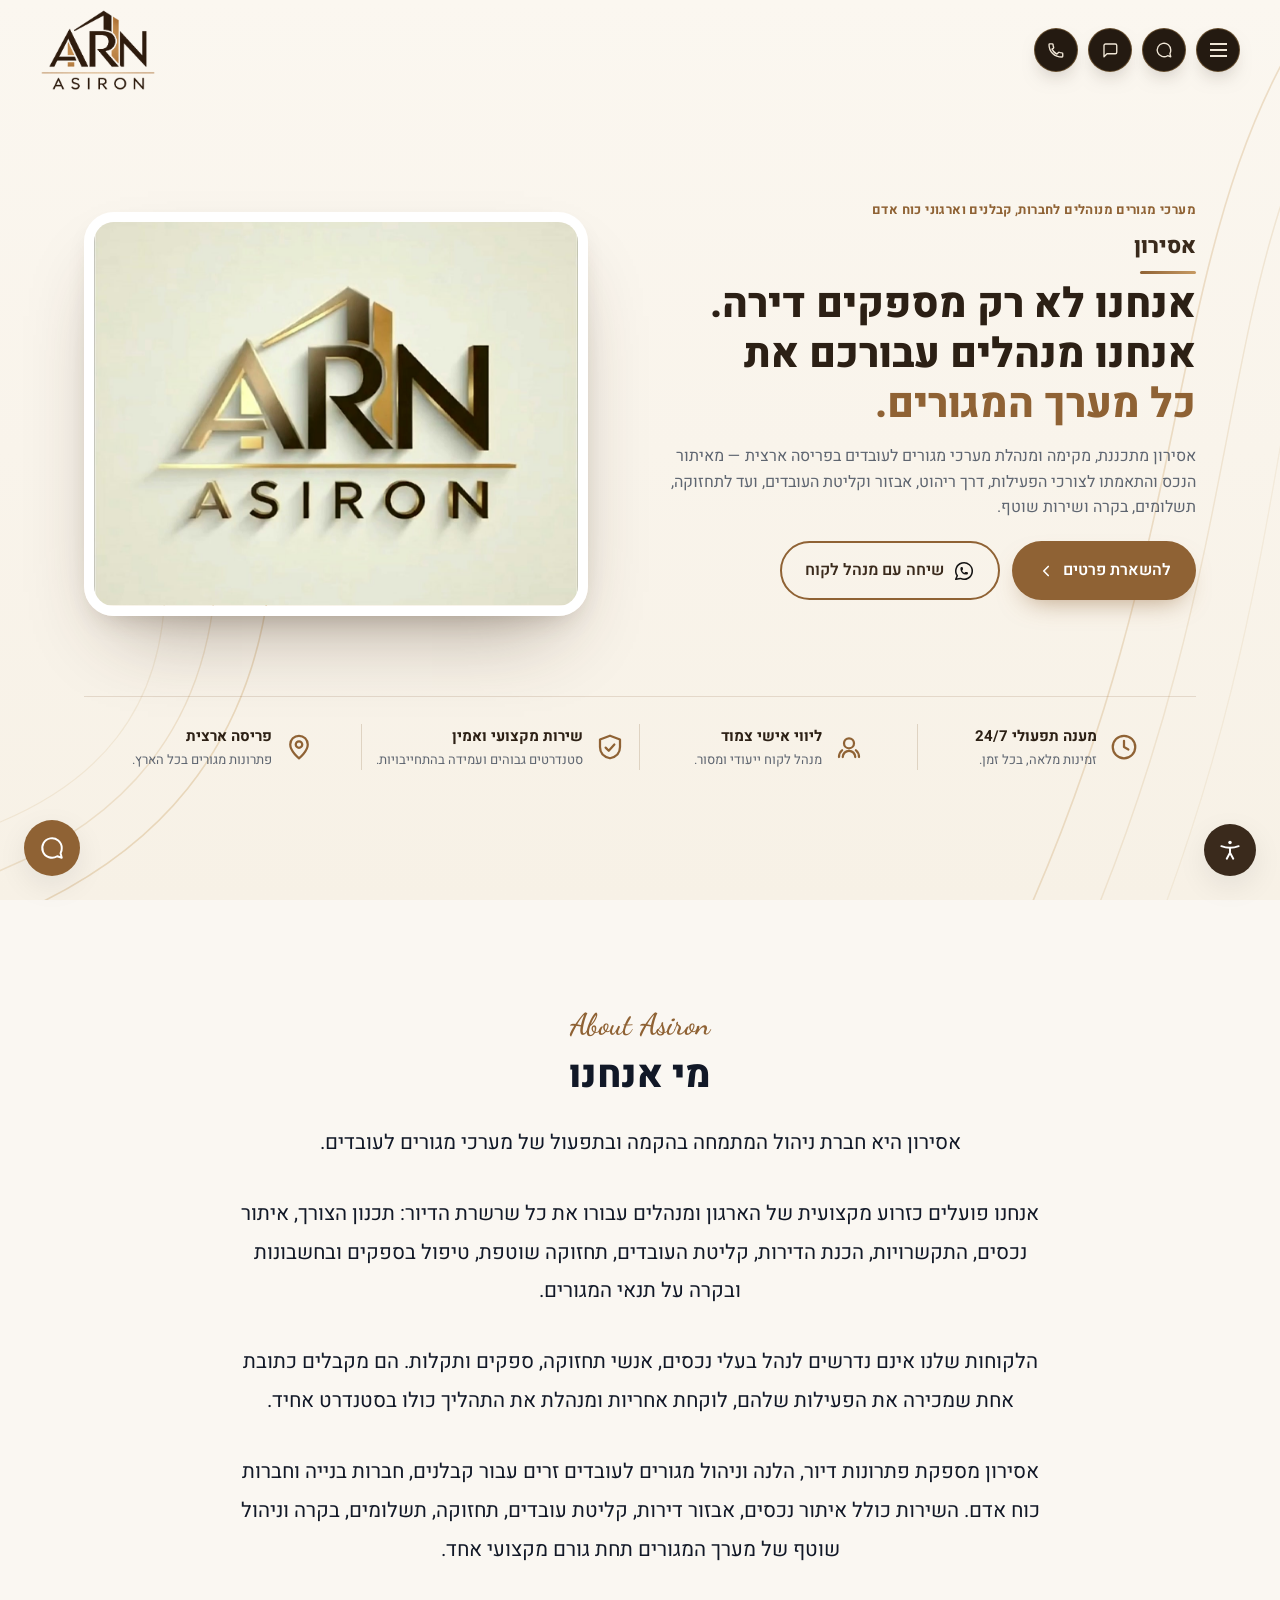
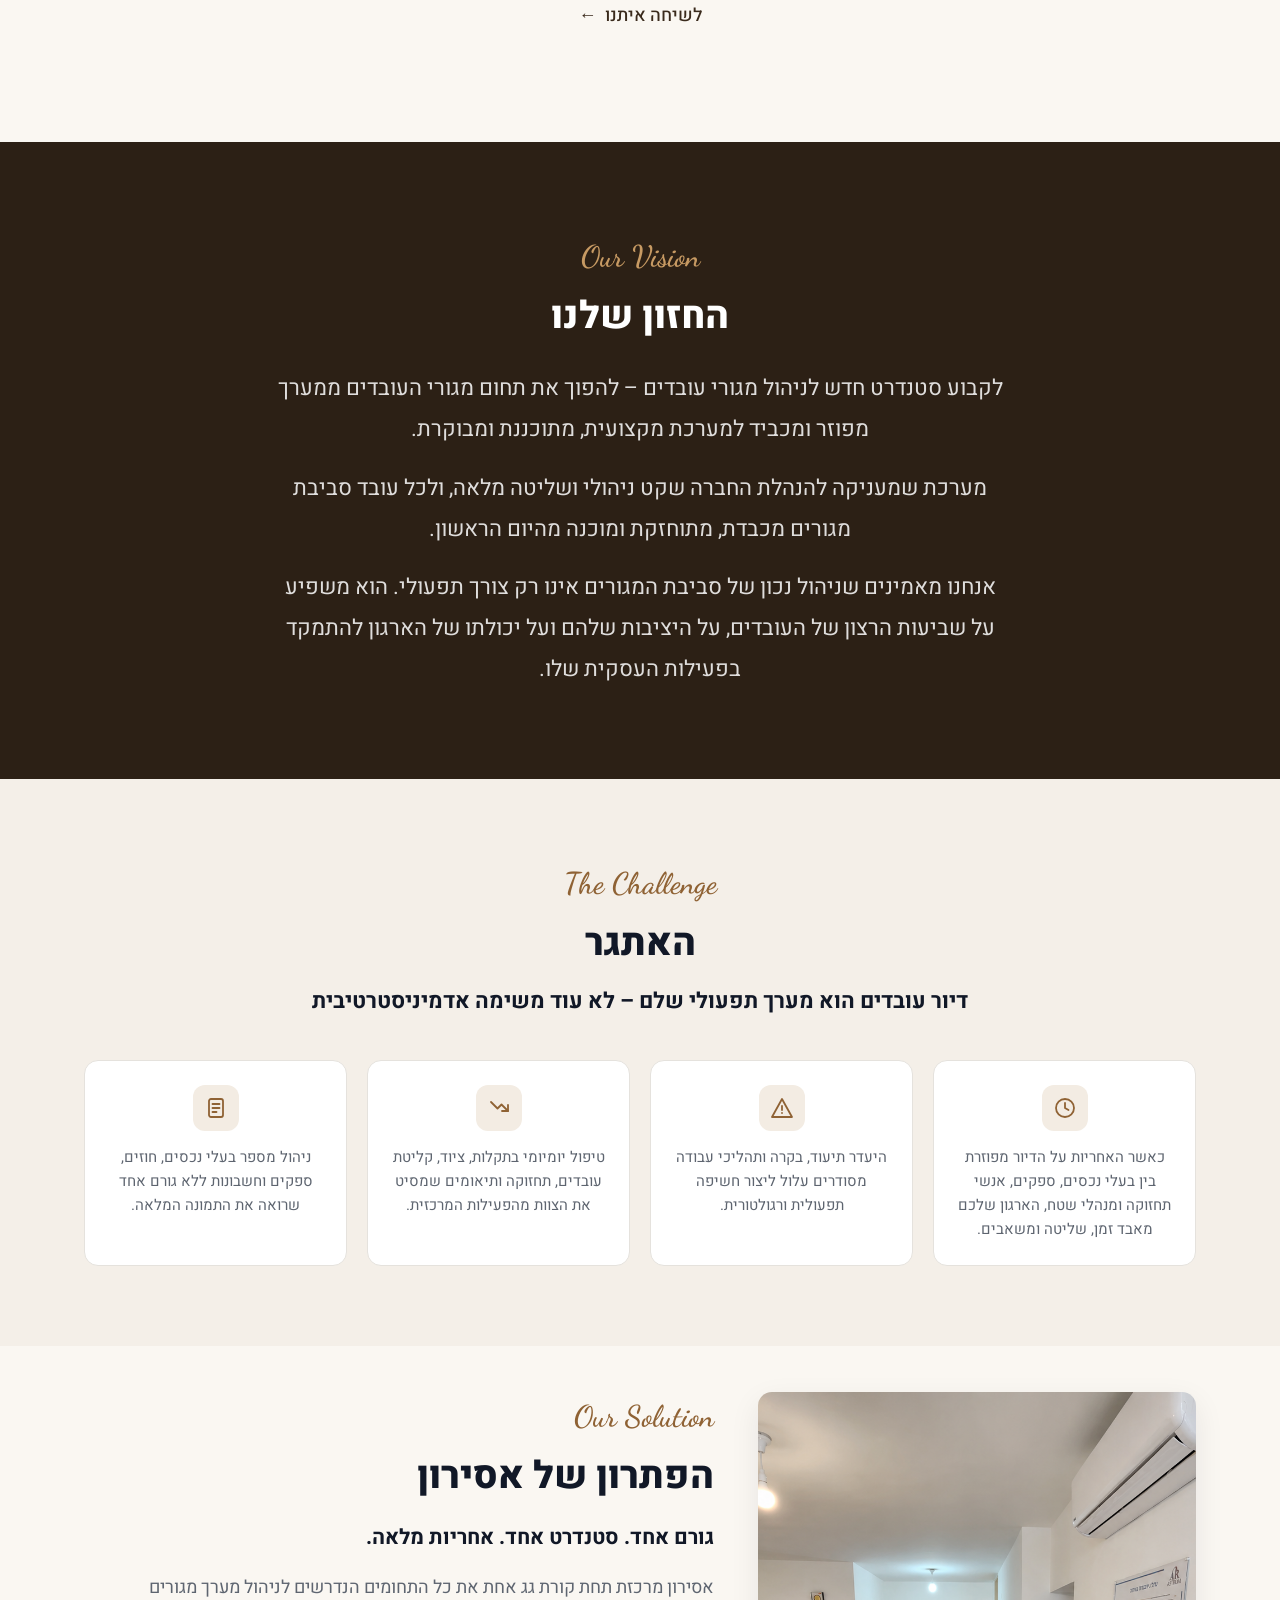
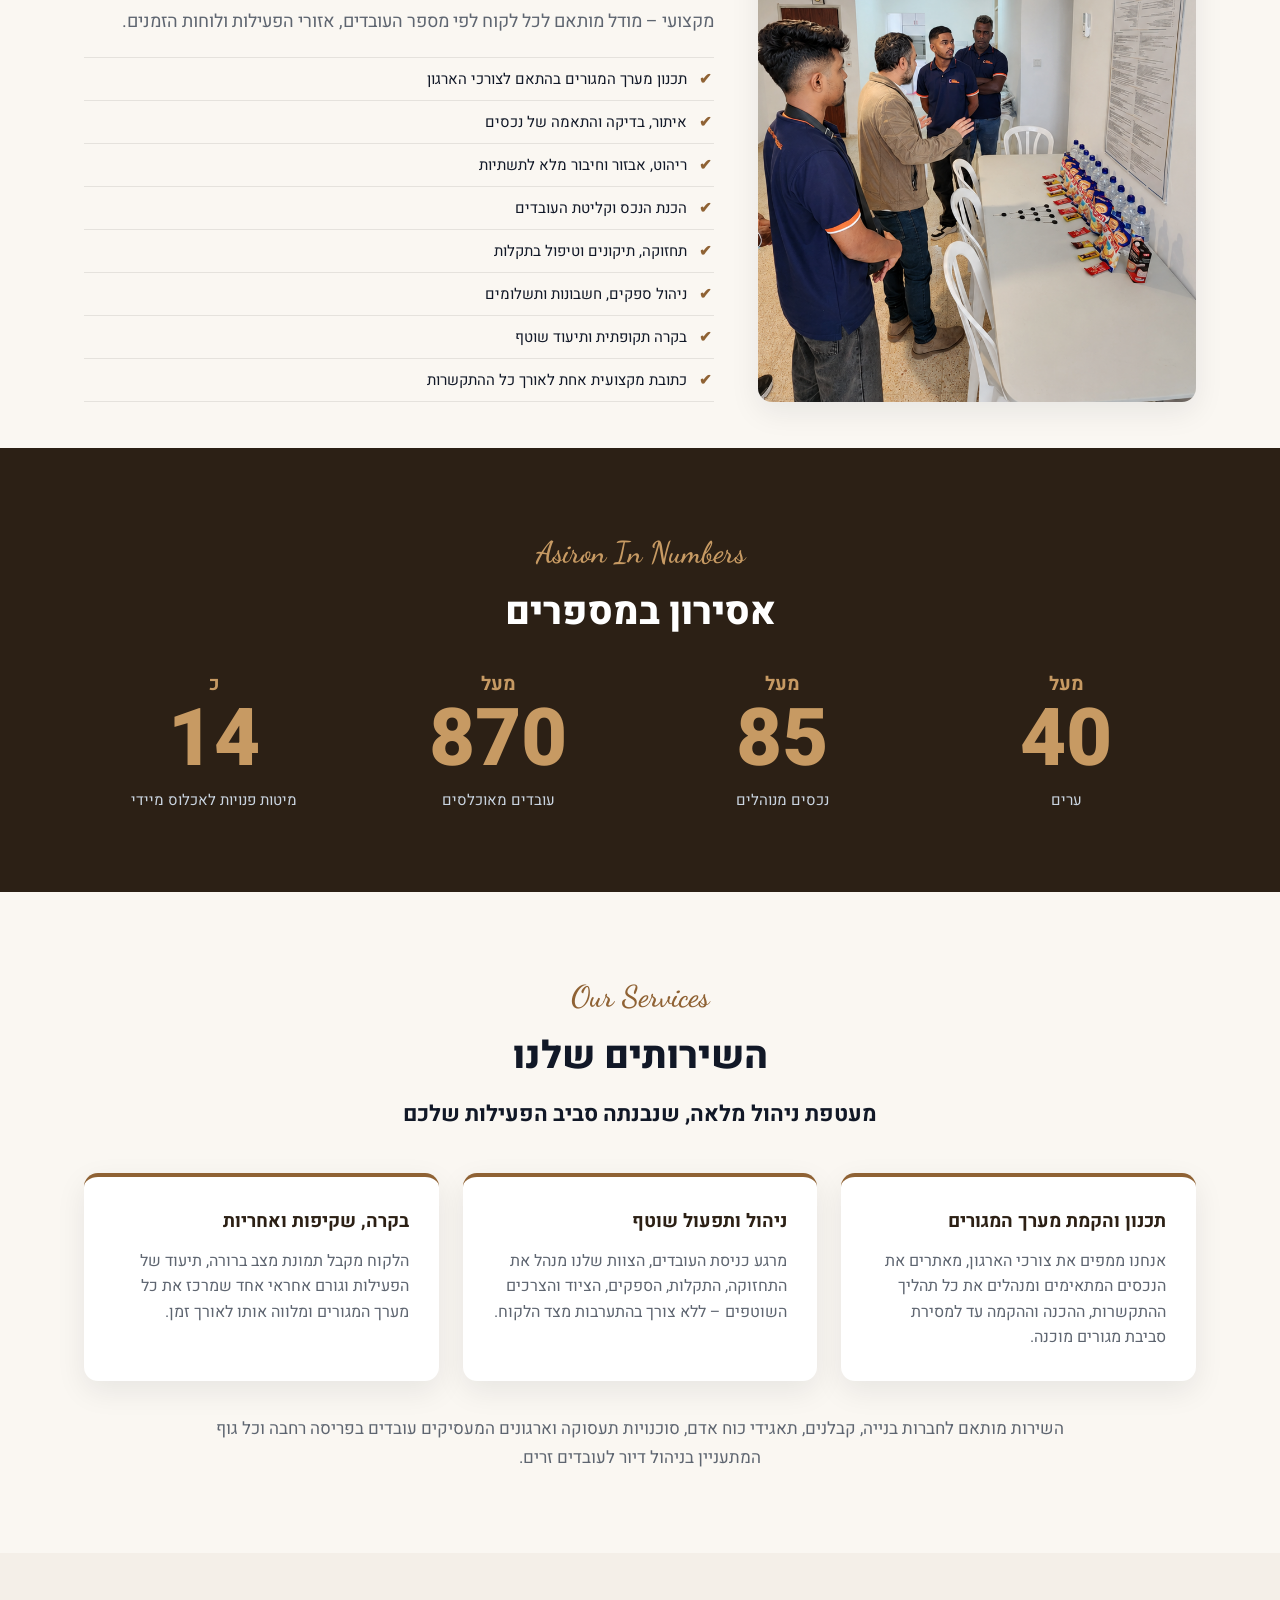
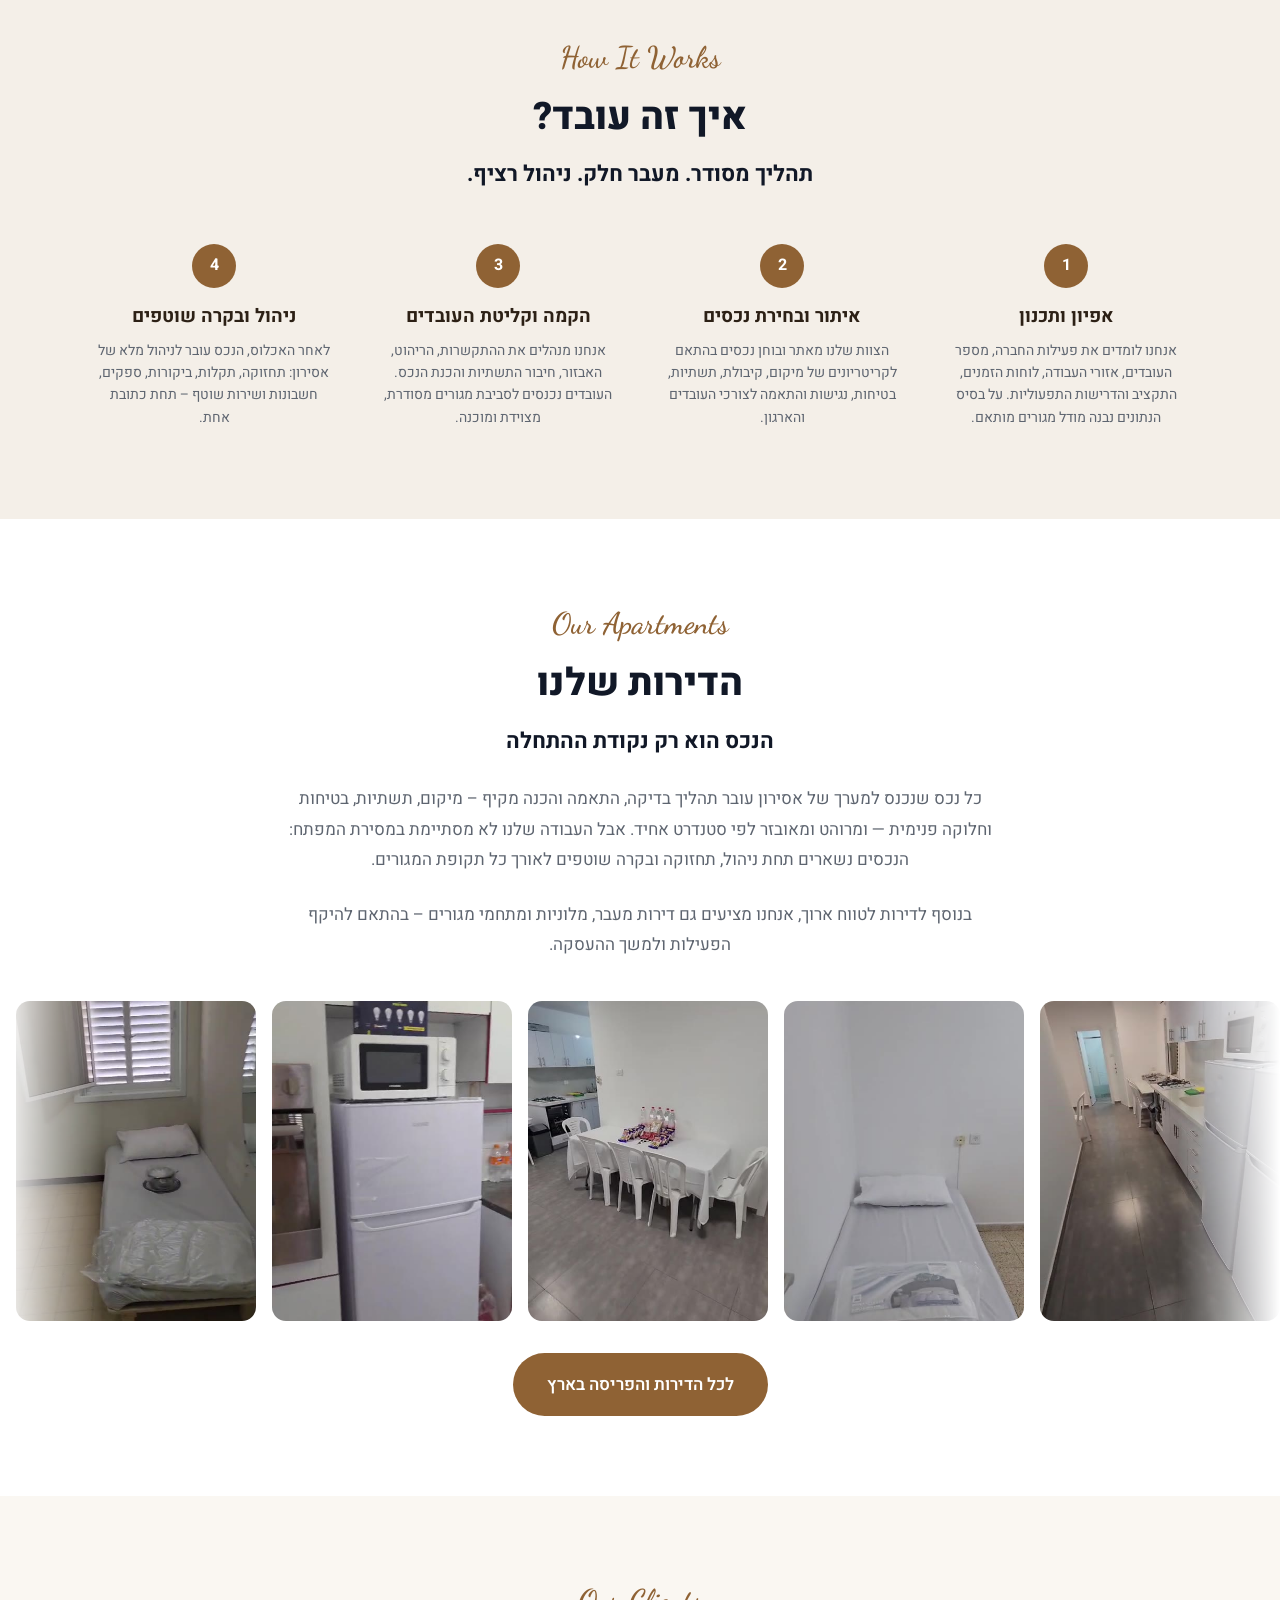
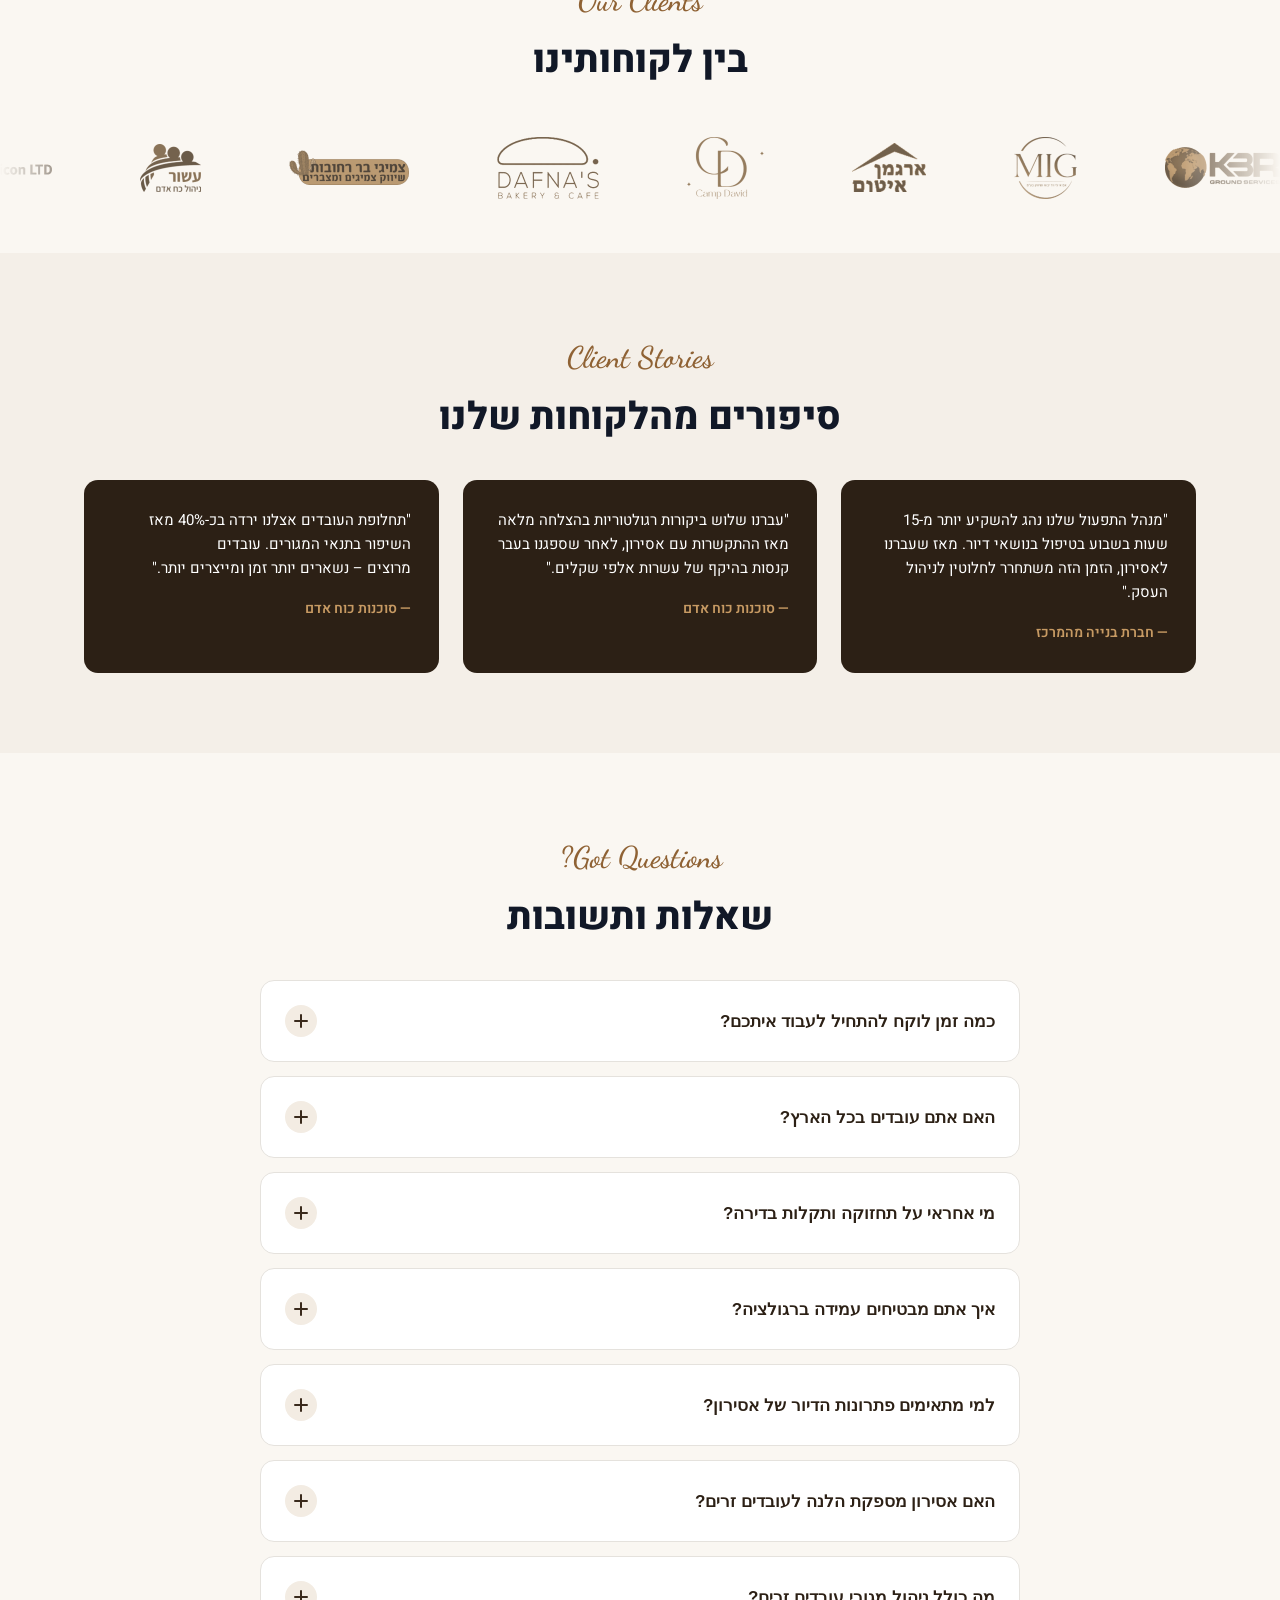
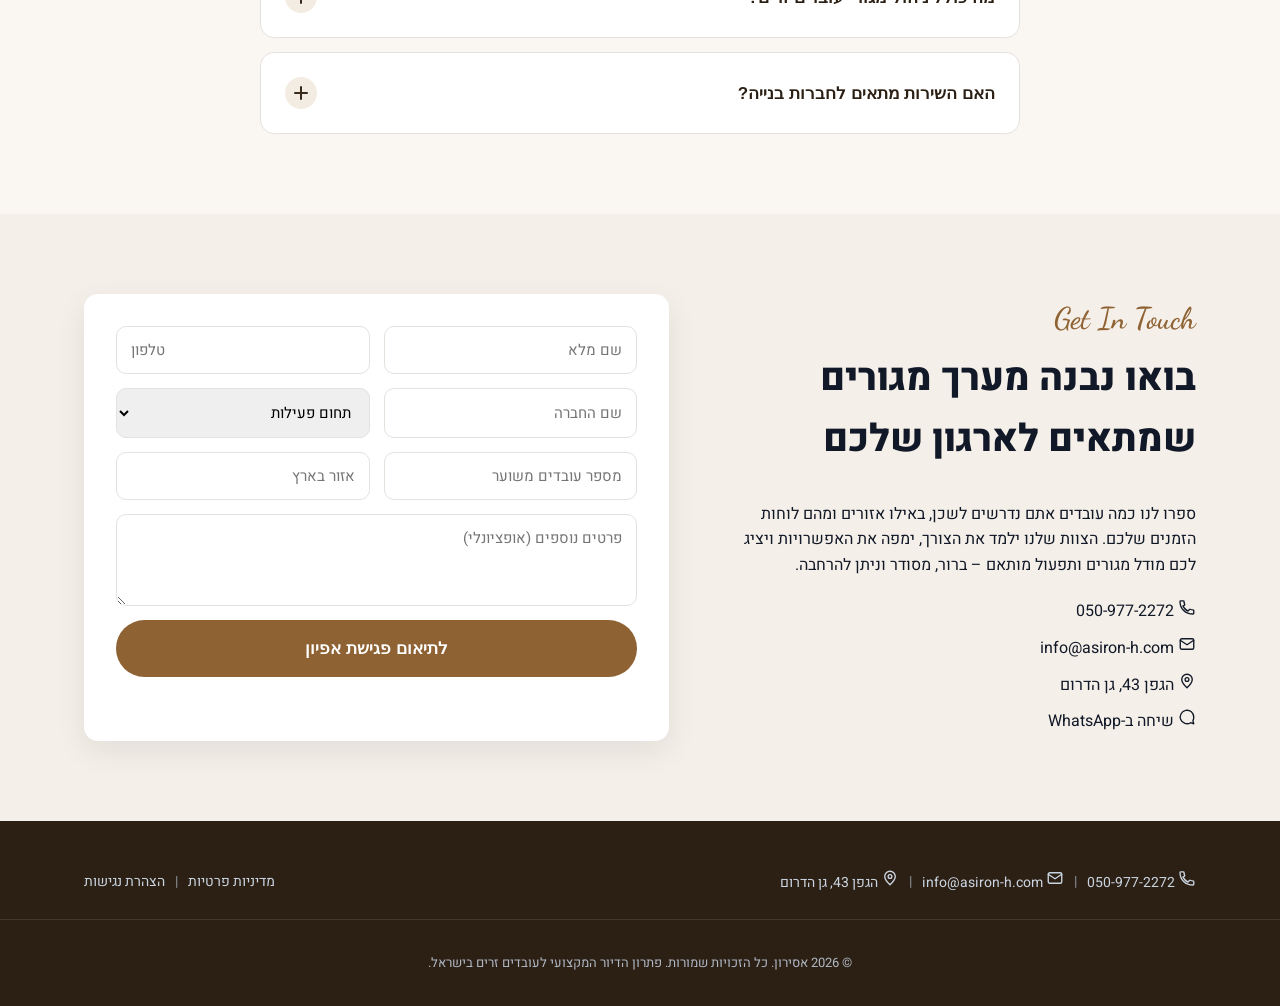
==== commit b6e45a8f: "One-screen hero matching the reference: dark round header buttons, height-aware video card, tighter " ====
--- a/index.html
+++ b/index.html
@@ -114,7 +114,7 @@
       <span class="eyebrow">מערכי מגורים מנוהלים לחברות, קבלנים וארגוני כוח אדם</span>
       <span class="hero-brand">אסירון</span>
       <h1>אנחנו לא רק מספקים דירה.<br>אנחנו מנהלים עבורכם את<br><span class="hero-accent">כל מערך המגורים.</span></h1>
-      <p class="hero-sub">אסירון מתכננת, מקימה ומנהלת מערכי מגורים לעובדים בפריסה ארצית. החל מאיתור הנכס והתאמתו לצורכי הפעילות, דרך ריהוט, אבזור וקליטת העובדים, ועד לתחזוקה, תשלומים, בקרה ושירות שוטף.<br><span class="hero-sub-strong">גורם מקצועי אחד, כתובת אחת ואחריות מלאה לאורך כל תקופת המגורים.</span></p>
+      <p class="hero-sub">אסירון מתכננת, מקימה ומנהלת מערכי מגורים לעובדים בפריסה ארצית — מאיתור הנכס והתאמתו לצורכי הפעילות, דרך ריהוט, אבזור וקליטת העובדים, ועד לתחזוקה, תשלומים, בקרה ושירות שוטף.</p>
       <div class="hero-actions">
         <a href="#contact" class="btn btn-primary btn-lg btn-consult">להשארת פרטים<svg class="btn-arrow" viewBox="0 0 24 24" fill="none" stroke="currentColor" stroke-width="2.2" stroke-linecap="round" stroke-linejoin="round" aria-hidden="true"><path d="M15 6l-6 6 6 6"/></svg></a>
         <a href="https://wa.me/972509772272" target="_blank" rel="noopener" class="btn btn-outline btn-lg btn-whatsapp"><svg class="wa-glyph" viewBox="0 0 24 24" fill="none" stroke="#141414" stroke-width="1.7" stroke-linecap="round" stroke-linejoin="round" aria-hidden="true"><path d="M3 21l1.65 -3.8a9 9 0 1 1 3.4 2.9l-5.05 .9"/><path d="M9 10a.5 .5 0 0 0 1 0v-1a.5 .5 0 0 0 -1 0v1a5 5 0 0 0 5 5h1a.5 .5 0 0 0 0 -1h-1a.5 .5 0 0 0 0 1"/></svg>שיחה עם מנהל לקוח</a>
--- a/styles.css
+++ b/styles.css
@@ -1688,62 +1688,50 @@
    the header turns solid dark on scroll. */
 body.page-home .site-header:not(.scrolled) .logo-on-dark { display: none; }
 body.page-home .site-header.scrolled .logo-on-light { display: none; }
-/* Light-glass controls while the header is transparent over the cream panel */
+/* Header controls, reference look: freestanding round DARK buttons on the
+   cream panel — deep espresso circles with warm light glyphs, no capsule. */
+body.page-home .header-actions {
+  gap: 10px;
+  padding: 0;
+  border-radius: 0;
+  background: transparent;
+  border: none;
+}
+body.page-home .header-contact-icons { gap: 10px; }
+body.page-home .header-contact-icons a,
 body.page-home .site-header:not(.scrolled) .header-contact-icons a {
-  background: rgba(255, 255, 255, 0.85);
-  color: var(--color-primary-dark);
-  border: 1px solid rgba(169, 122, 74, 0.45);
-  -webkit-backdrop-filter: blur(4px);
-  backdrop-filter: blur(4px);
-}
+  width: 44px;
+  height: 44px;
+  background: #241a11;
+  color: #f0e6d6;
+  border: 1px solid rgba(212, 164, 95, 0.35);
+  box-shadow: 0 10px 22px -12px rgba(36, 26, 17, 0.55);
+  -webkit-backdrop-filter: none;
+  backdrop-filter: none;
+}
+body.page-home .header-contact-icons a:hover,
 body.page-home .site-header:not(.scrolled) .header-contact-icons a:hover {
   background: var(--color-accent);
   color: #17110c;
   border-color: var(--color-accent);
 }
-body.page-home .site-header:not(.scrolled) .nav-toggle span {
-  background: var(--color-accent);
-}
-/* Header controls grouped inside one translucent glass capsule (reference look):
-   round gold buttons + a filled round hamburger. */
-body.page-home .header-actions {
-  gap: 9px;
-  padding: 8px 11px;
-  border-radius: 999px;
-  background: rgba(255, 255, 255, 0.5);
-  border: 1px solid rgba(169, 122, 74, 0.35);
-  -webkit-backdrop-filter: blur(10px);
-  backdrop-filter: blur(10px);
-}
-body.page-home .header-contact-icons { gap: 9px; }
-body.page-home .header-contact-icons a {
-  width: 42px;
-  height: 42px;
-  background: rgba(255, 255, 255, 0.85);
-  border: 1px solid rgba(169, 122, 74, 0.45);
-  color: var(--color-primary-dark);
-}
-/* Hamburger becomes a matching round button, filled a touch more so it reads as
-   the primary control (like the reference). */
+/* Matching round dark hamburger */
 body.page-home .nav-toggle {
-  width: 42px;
-  height: 42px;
-  min-width: 42px;
-  min-height: 42px;
+  width: 44px;
+  height: 44px;
+  min-width: 44px;
+  min-height: 44px;
   padding: 0;
   gap: 4px;
   border-radius: 50%;
-  background: rgba(107, 74, 40, 0.92);
-  border: 1px solid rgba(212, 164, 95, 0.6);
-}
-body.page-home .nav-toggle span {
+  background: #241a11;
+  border: 1px solid rgba(212, 164, 95, 0.35);
+  box-shadow: 0 10px 22px -12px rgba(36, 26, 17, 0.55);
+}
+body.page-home .nav-toggle span,
+body.page-home .site-header:not(.scrolled) .nav-toggle span {
   width: 17px;
-  background: var(--color-accent);
-}
-/* Keep the capsule readable once the header turns solid on scroll */
-body.page-home .site-header.scrolled .header-actions {
-  background: rgba(255, 255, 255, 0.06);
-  border-color: rgba(212, 164, 95, 0.4);
+  background: #f0e6d6;
 }
 body.page-home .site-header.scrolled {
   position: fixed;
@@ -1759,9 +1747,14 @@
    this is what keeps it sharp. The copy column sits beside it in the base
    two-column grid, and a four-item trust strip spans the full width below. */
 body.page-home .hero {
-  /* Top padding clears the fixed transparent header */
-  padding: clamp(96px, 12vh, 136px) 0 clamp(36px, 5vh, 56px);
-  min-height: 0;
+  /* The reference design is ONE full screen: header, copy, framed video and
+     the trust strip all visible with no scrolling. The hero owns exactly the
+     viewport height and centres its content in whatever is left under the
+     fixed header; the media card yields height first when the screen is short. */
+  padding: clamp(84px, 10svh, 120px) 0 clamp(16px, 2.5svh, 32px);
+  min-height: 100svh;
+  display: flex;
+  align-items: center;
   /* Clean warm cream with thin gold contour curves hugging the bottom-left
      corner and the right edge (the brand's quiet "flow" motif). */
   background:
@@ -1770,16 +1763,19 @@
     linear-gradient(180deg, #FBF7F0 0%, #F7F1E6 100%);
 }
 body.page-home .hero::before { display: none; }   /* no dot pattern on the cream panel */
+body.page-home .hero > .container { width: 100%; }
 body.page-home .hero-inner {
   align-items: center;
   gap: clamp(32px, 4vw, 64px);
-  min-height: min(70vh, 620px);
+  min-height: 0;
   max-height: none;   /* the trust strip adds a third grid row */
 }
 body.page-home .hero-media {
   align-self: center;
-  width: 100%;
-  max-width: 600px;
+  /* Width follows the height budget: viewport minus header, paddings and the
+     trust strip, times the 5:4 ratio — so on short screens the card shrinks
+     instead of pushing the strip off-screen. 600px stays the sharpness cap. */
+  width: min(600px, 100%, calc((100svh - 430px) * 1.25));
   aspect-ratio: 5 / 4;
   min-height: 0;
   margin-inline: auto;
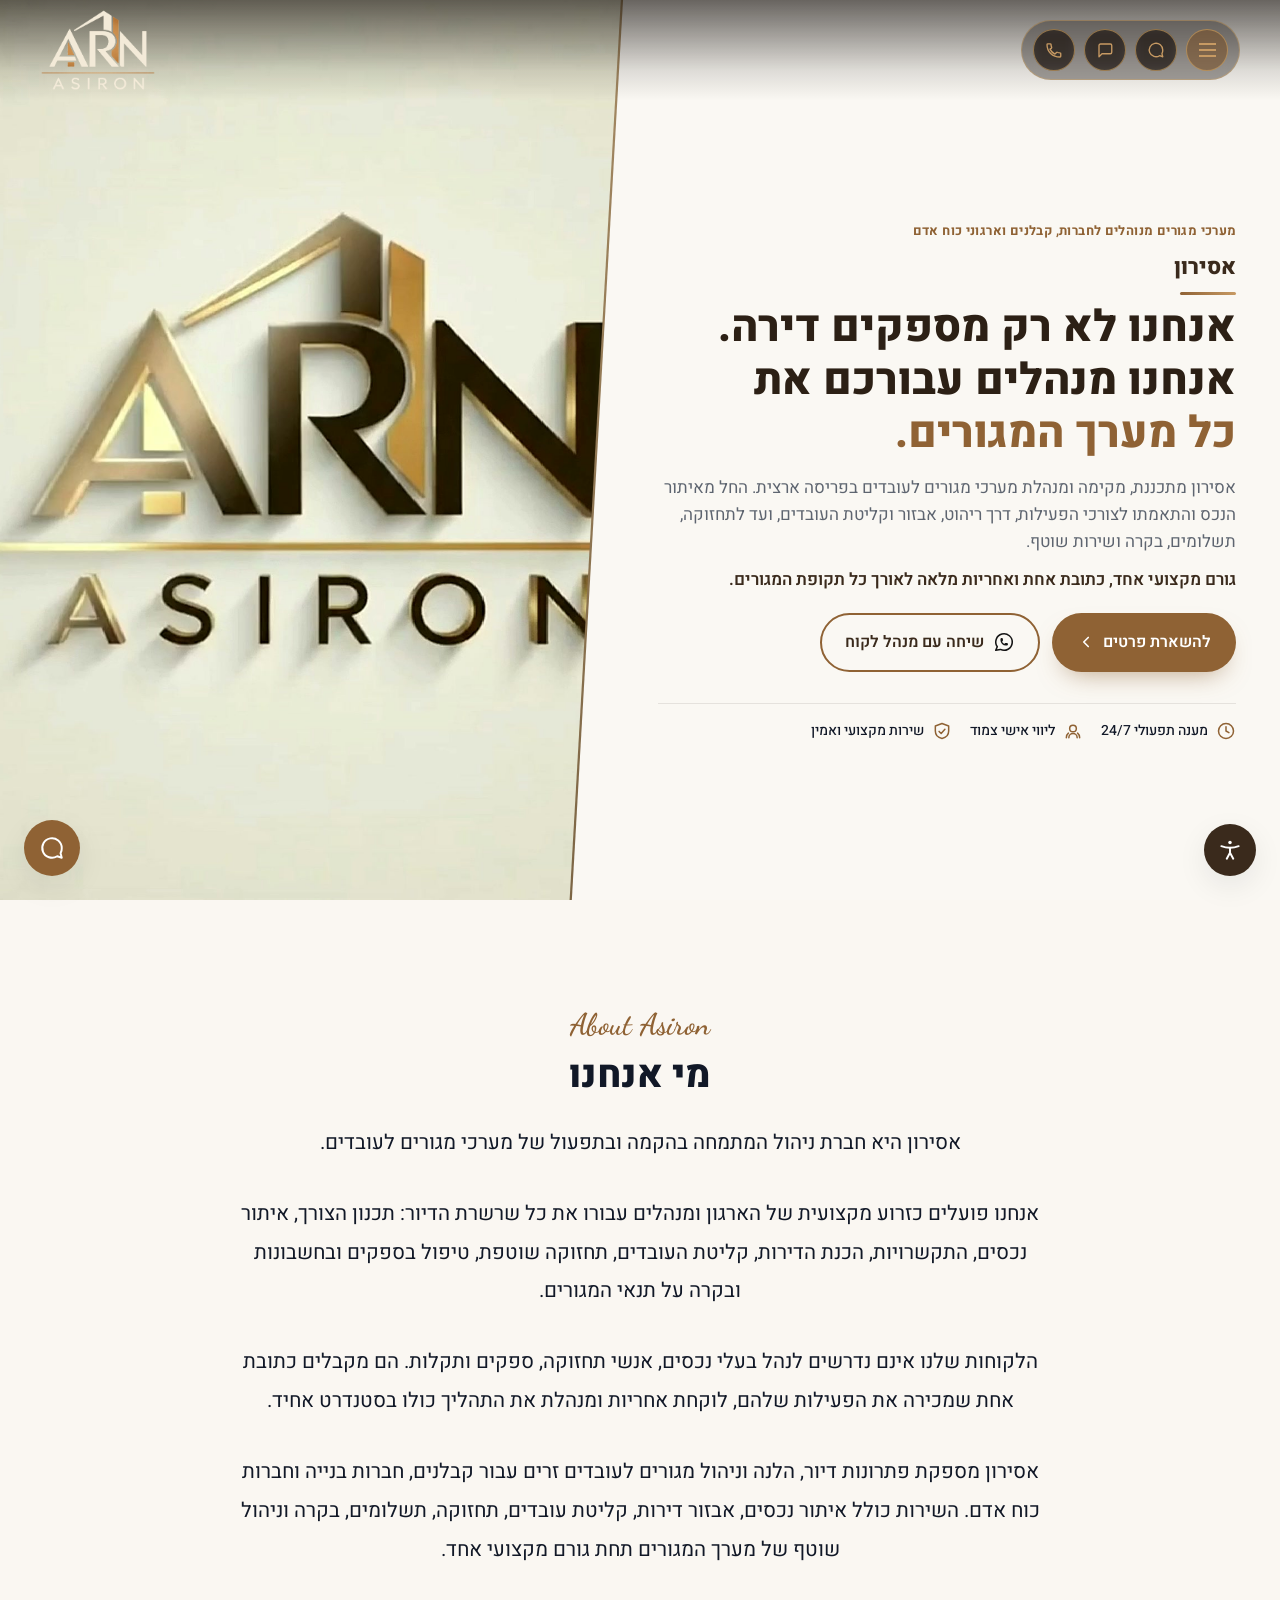
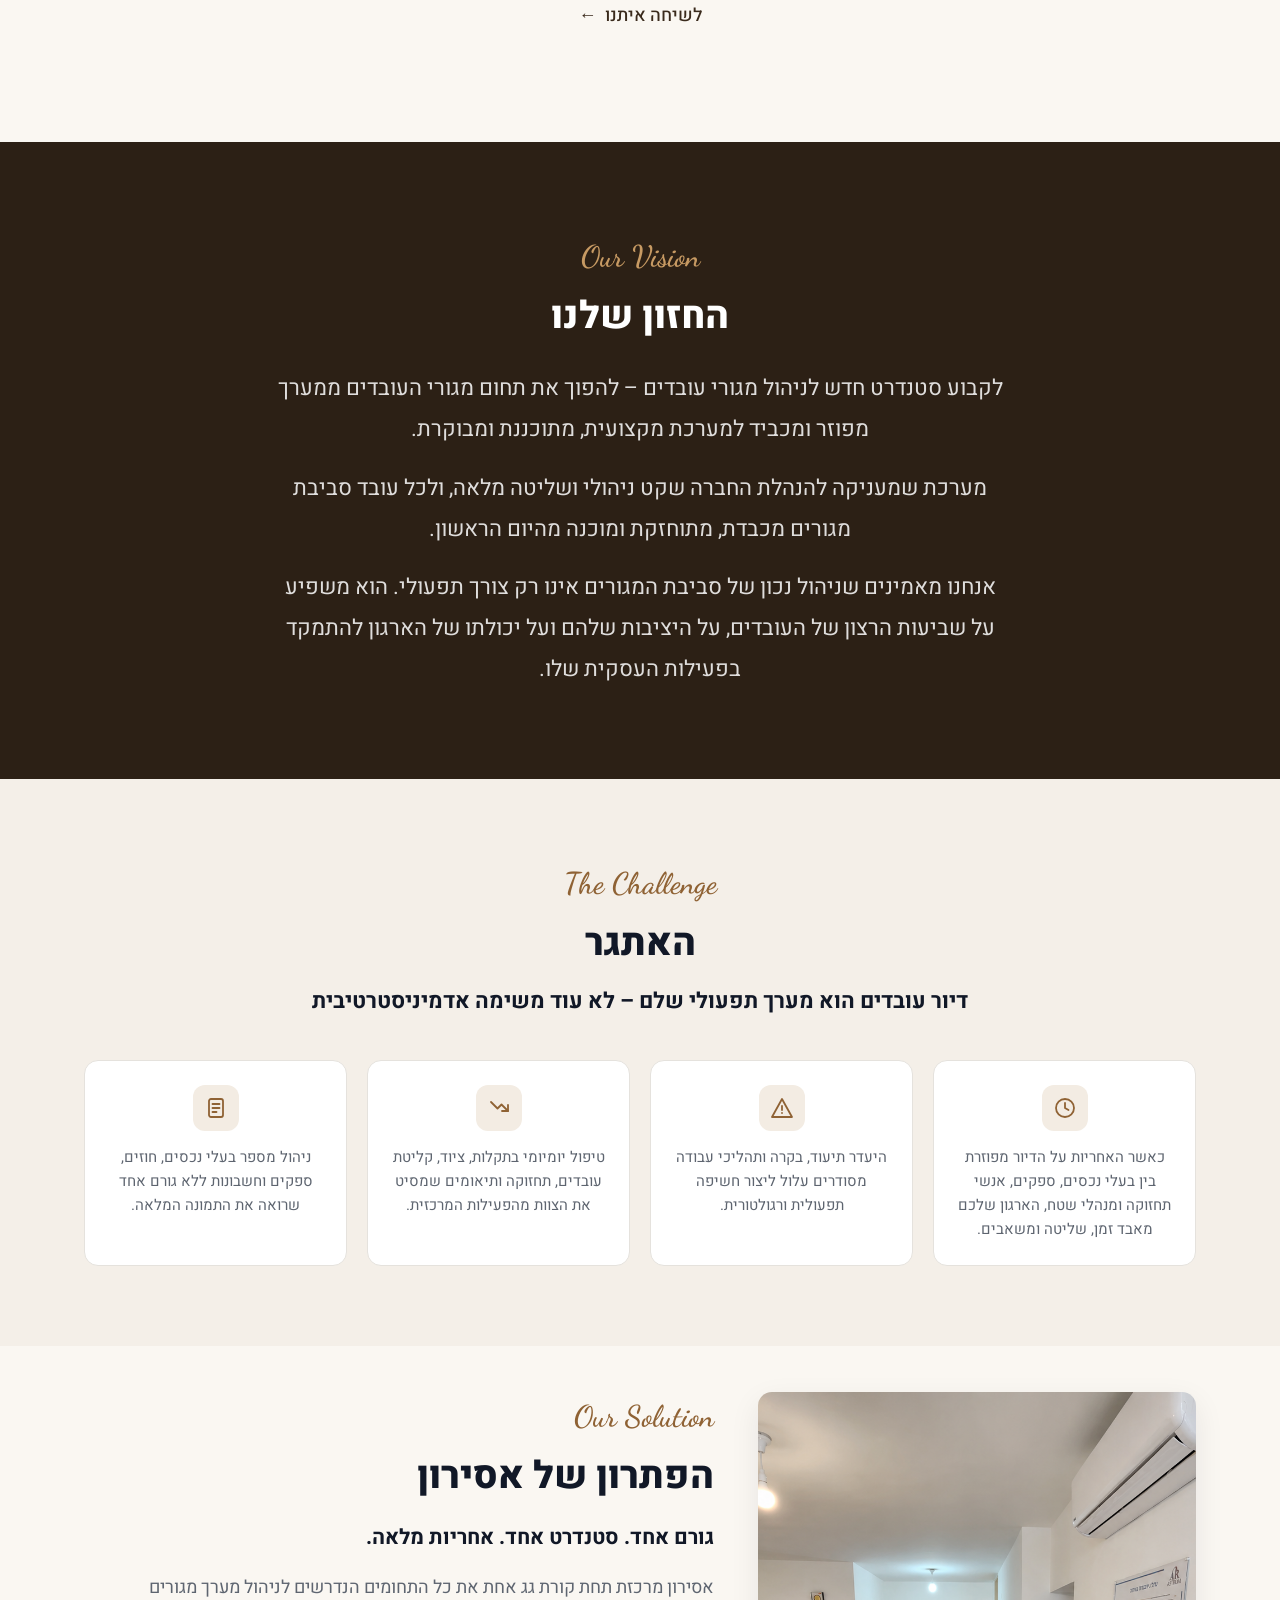
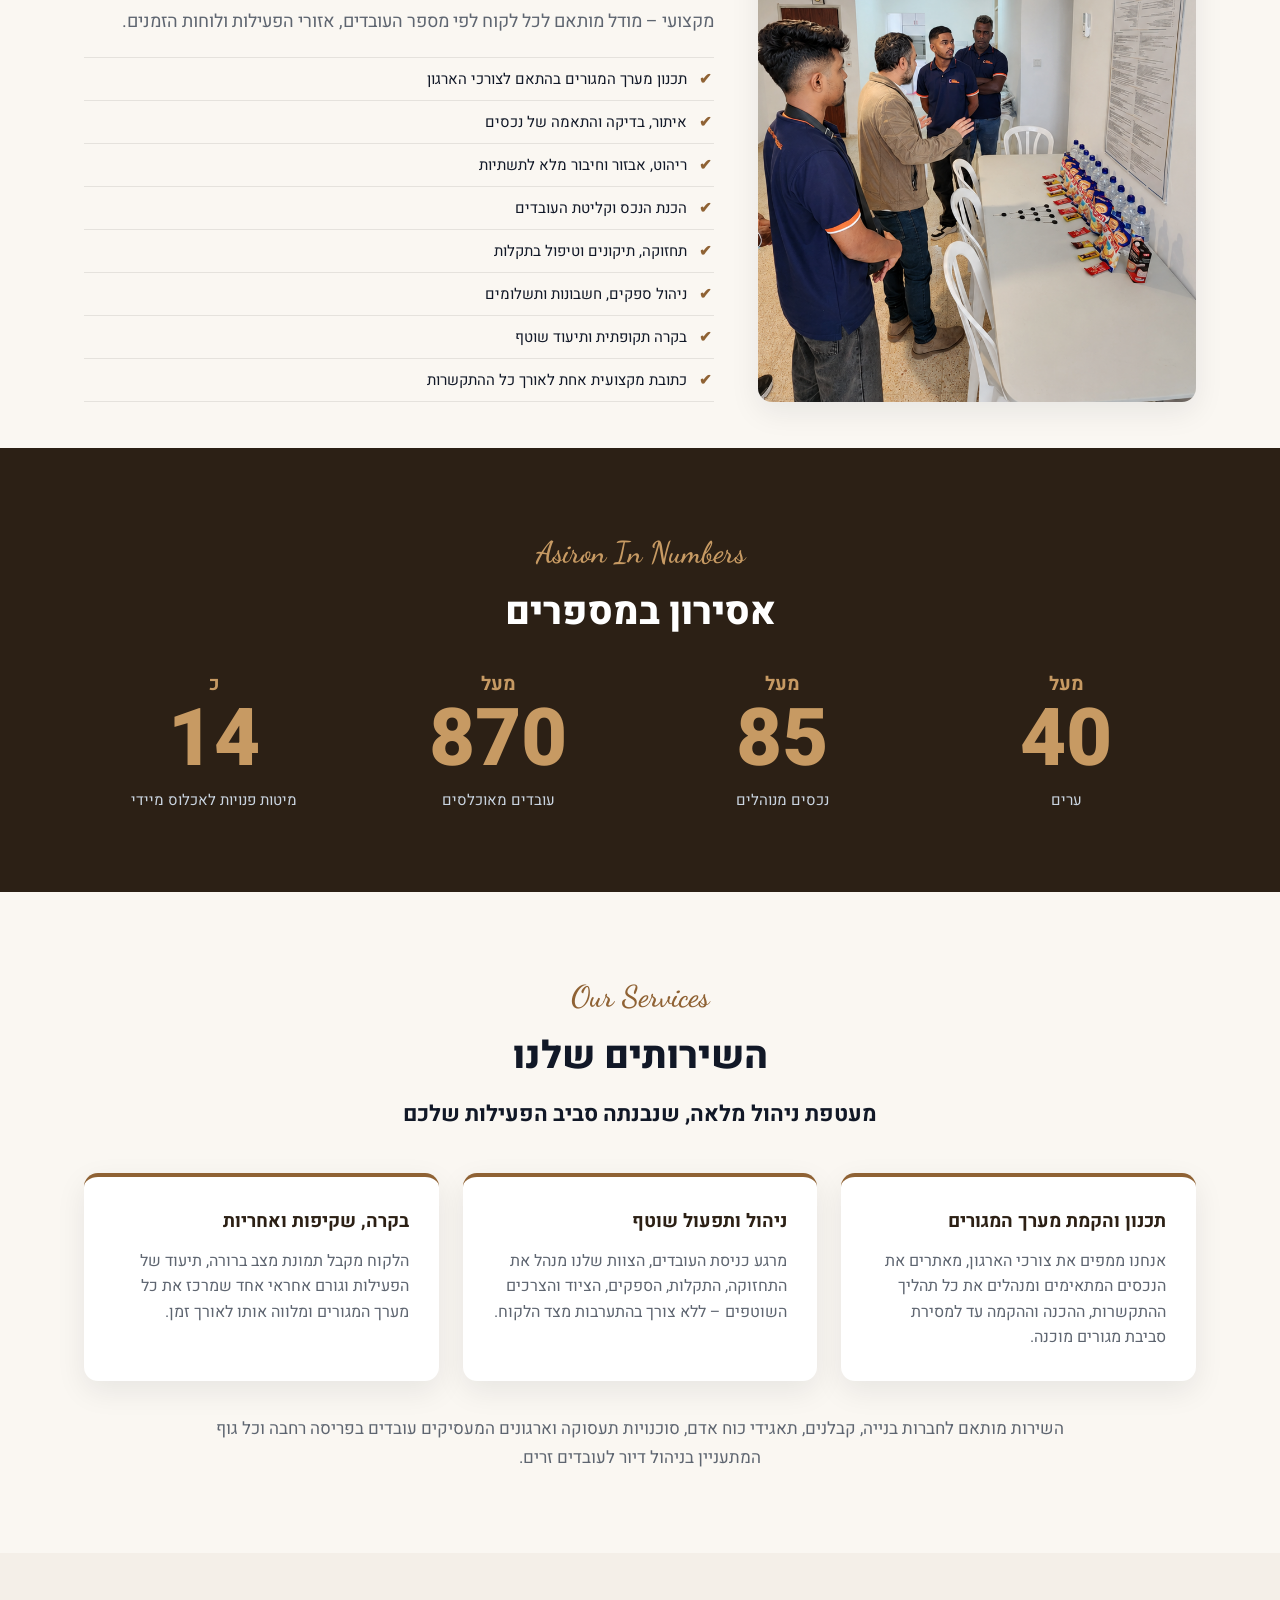
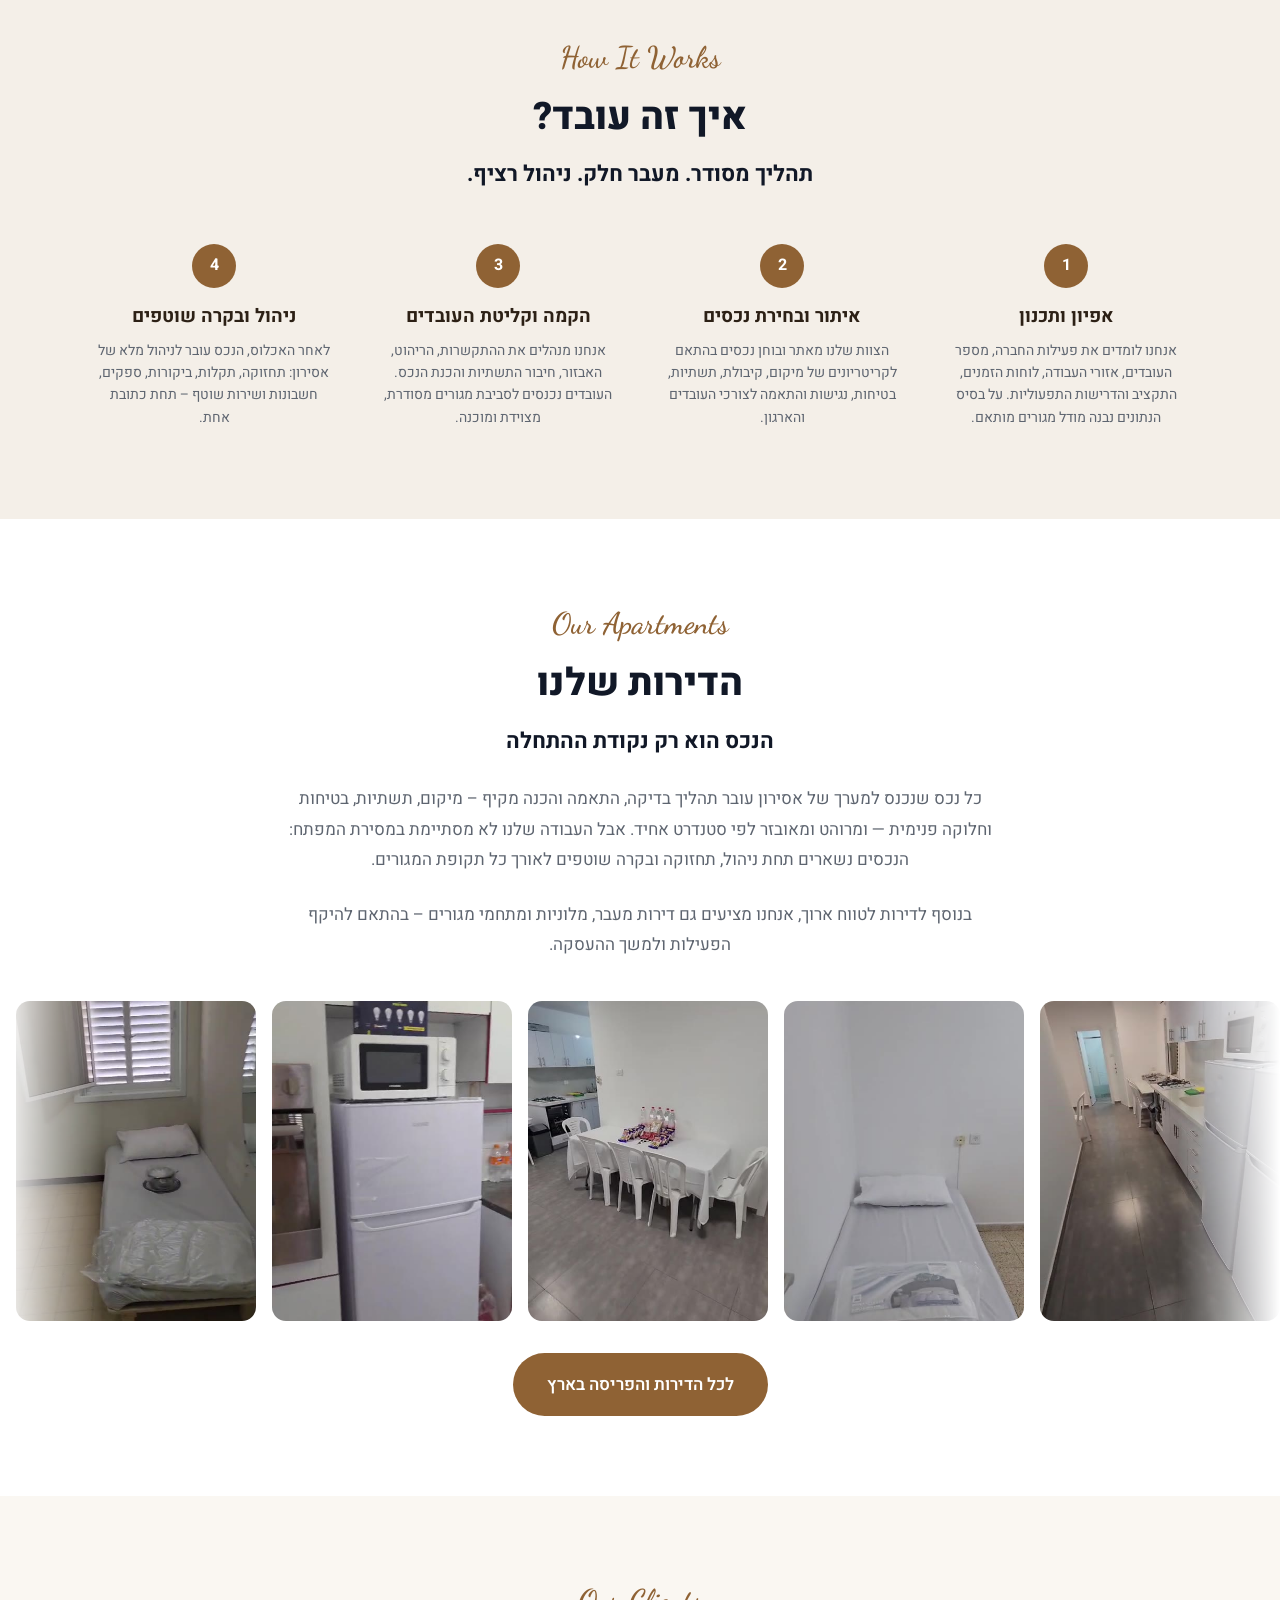
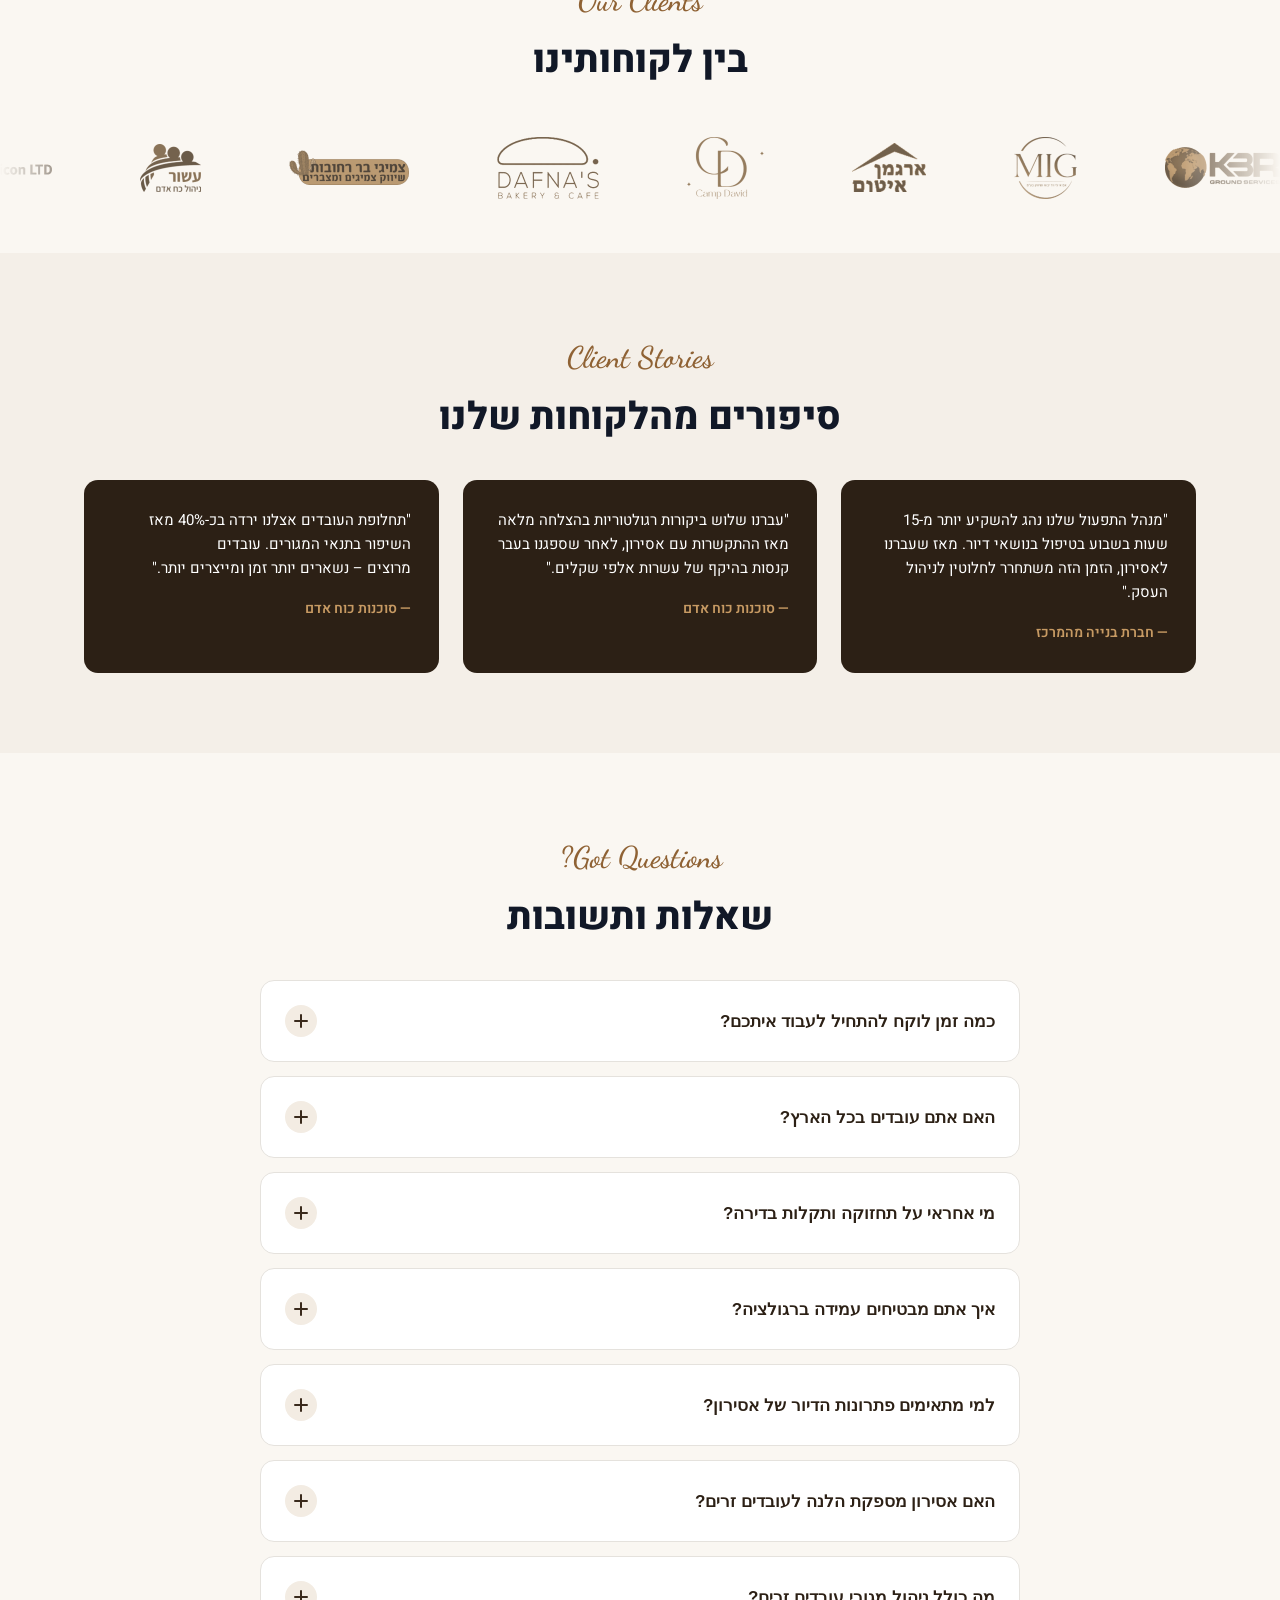
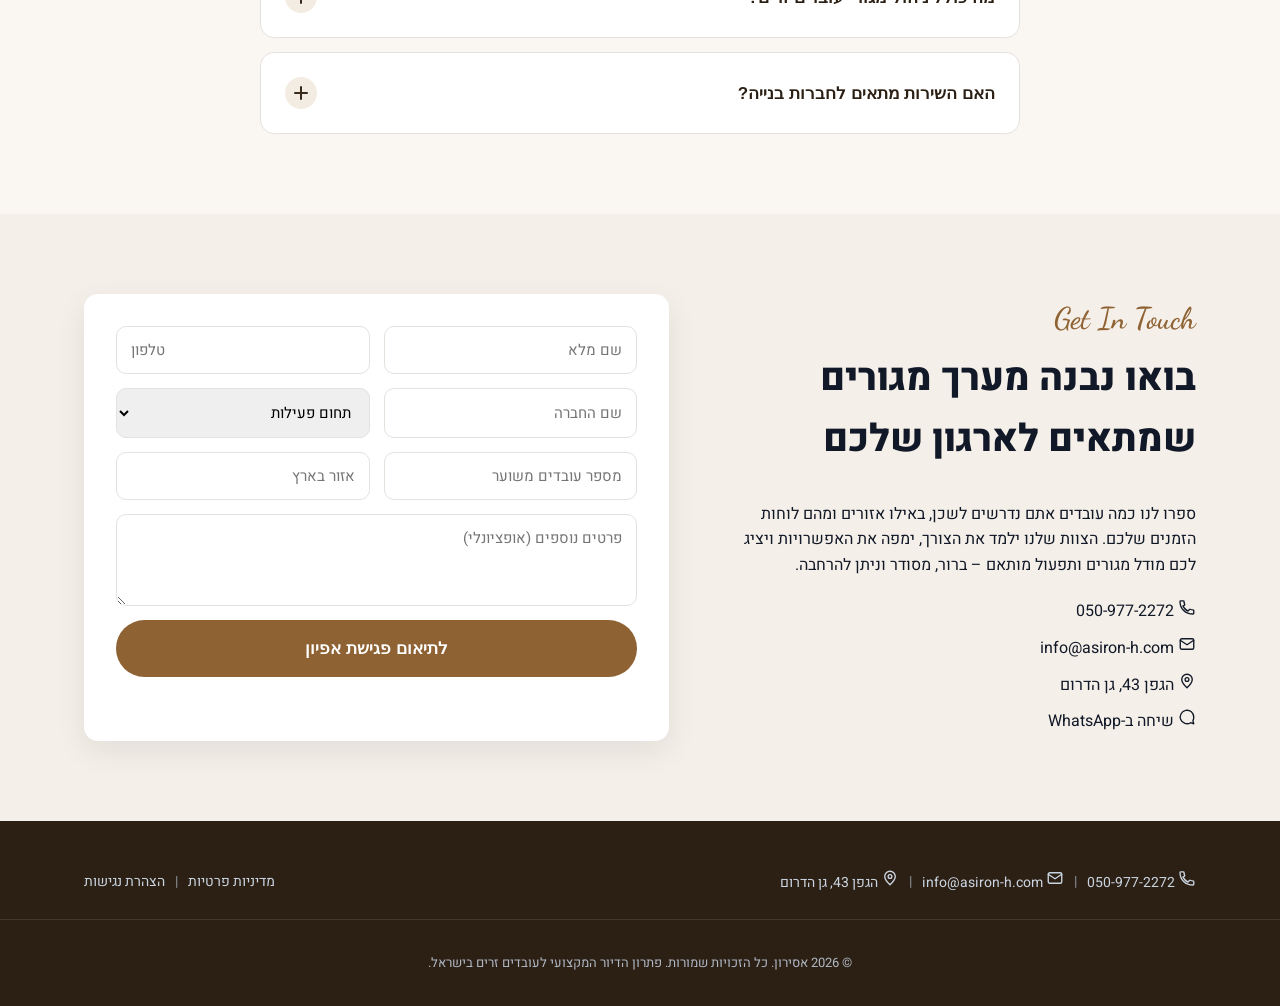
==== commit 681259ce: "Restore the diagonal hero and serve a sharper upscaled encode The hero returns to the previous compo" ====
--- a/index.html
+++ b/index.html
@@ -55,7 +55,7 @@
 <link rel="preconnect" href="https://fonts.googleapis.com">
 <link rel="preconnect" href="https://fonts.gstatic.com" crossorigin>
 <link href="https://fonts.googleapis.com/css2?family=Dancing+Script:wght@500;600&family=Heebo:wght@400;500;600;700;800&display=swap" rel="stylesheet">
-<link rel="stylesheet" href="styles.css?v=69">
+<link rel="stylesheet" href="styles.css?v=70">
 </head>
 <body class="page-home">
 <a href="#main" class="skip-link">דלג לתוכן המרכזי</a>
@@ -75,8 +75,7 @@
       </div>
     </div>
     <a href="#top" class="logo">
-      <img class="logo-on-light" src="assets/logo.png?v=1" alt="אסירון">
-      <img class="logo-on-dark" src="assets/logo-light.png?v=1" alt="אסירון">
+      <img src="assets/logo-light.png?v=1" alt="אסירון">
     </a>
   </div>
 </header>
@@ -114,10 +113,24 @@
       <span class="eyebrow">מערכי מגורים מנוהלים לחברות, קבלנים וארגוני כוח אדם</span>
       <span class="hero-brand">אסירון</span>
       <h1>אנחנו לא רק מספקים דירה.<br>אנחנו מנהלים עבורכם את<br><span class="hero-accent">כל מערך המגורים.</span></h1>
-      <p class="hero-sub">אסירון מתכננת, מקימה ומנהלת מערכי מגורים לעובדים בפריסה ארצית — מאיתור הנכס והתאמתו לצורכי הפעילות, דרך ריהוט, אבזור וקליטת העובדים, ועד לתחזוקה, תשלומים, בקרה ושירות שוטף.</p>
+      <p class="hero-sub">אסירון מתכננת, מקימה ומנהלת מערכי מגורים לעובדים בפריסה ארצית. החל מאיתור הנכס והתאמתו לצורכי הפעילות, דרך ריהוט, אבזור וקליטת העובדים, ועד לתחזוקה, תשלומים, בקרה ושירות שוטף.<br><span class="hero-sub-strong">גורם מקצועי אחד, כתובת אחת ואחריות מלאה לאורך כל תקופת המגורים.</span></p>
       <div class="hero-actions">
         <a href="#contact" class="btn btn-primary btn-lg btn-consult">להשארת פרטים<svg class="btn-arrow" viewBox="0 0 24 24" fill="none" stroke="currentColor" stroke-width="2.2" stroke-linecap="round" stroke-linejoin="round" aria-hidden="true"><path d="M15 6l-6 6 6 6"/></svg></a>
         <a href="https://wa.me/972509772272" target="_blank" rel="noopener" class="btn btn-outline btn-lg btn-whatsapp"><svg class="wa-glyph" viewBox="0 0 24 24" fill="none" stroke="#141414" stroke-width="1.7" stroke-linecap="round" stroke-linejoin="round" aria-hidden="true"><path d="M3 21l1.65 -3.8a9 9 0 1 1 3.4 2.9l-5.05 .9"/><path d="M9 10a.5 .5 0 0 0 1 0v-1a.5 .5 0 0 0 -1 0v1a5 5 0 0 0 5 5h1a.5 .5 0 0 0 0 -1h-1a.5 .5 0 0 0 0 1"/></svg>שיחה עם מנהל לקוח</a>
+      </div>
+      <div class="hero-trust">
+        <div class="trust-item">
+          <svg viewBox="0 0 24 24" fill="none" stroke="currentColor" stroke-width="1.8" stroke-linecap="round" stroke-linejoin="round"><circle cx="12" cy="12" r="9"/><path d="M12 7v5l3.5 2"/></svg>
+          <span>מענה תפעולי 24/7</span>
+        </div>
+        <div class="trust-item">
+          <svg viewBox="0 0 24 24" fill="none" stroke="currentColor" stroke-width="1.8" stroke-linecap="round" stroke-linejoin="round"><path d="M17 20a5 5 0 00-10 0"/><circle cx="12" cy="9" r="4"/><path d="M20 20a7 7 0 00-2.5-5.4M4 20a7 7 0 012.5-5.4"/></svg>
+          <span>ליווי אישי צמוד</span>
+        </div>
+        <div class="trust-item">
+          <svg viewBox="0 0 24 24" fill="none" stroke="currentColor" stroke-width="1.8" stroke-linecap="round" stroke-linejoin="round"><path d="M12 3l8 3v6c0 5-3.5 8-8 9-4.5-1-8-4-8-9V6l8-3z"/><path d="M8.5 12.5l2.5 2.5 4.5-5"/></svg>
+          <span>שירות מקצועי ואמין</span>
+        </div>
       </div>
     </div>
     <!-- YOUTUBE_VIDEO_URL=
@@ -125,37 +138,7 @@
          (החלק שאחרי watch?v= בכתובת) בתוך data-youtube-id למטה. כל עוד הוא ריק —
          מוצג קובץ הווידאו המקומי כרגיל. -->
     <div class="hero-media" data-youtube-id="">
-      <video src="assets/videos/asiron-hero-square.mp4?v=6" poster="assets/images/asiron-hero-poster-hq.jpg?v=18" autoplay muted loop playsinline aria-hidden="true" tabindex="-1"></video>
-    </div>
-    <div class="hero-trust">
-      <div class="trust-item">
-        <svg viewBox="0 0 24 24" fill="none" stroke="currentColor" stroke-width="1.8" stroke-linecap="round" stroke-linejoin="round"><circle cx="12" cy="12" r="9"/><path d="M12 7v5l3.5 2"/></svg>
-        <div class="trust-copy">
-          <span class="trust-title">מענה תפעולי 24/7</span>
-          <span class="trust-sub">זמינות מלאה, בכל זמן.</span>
-        </div>
-      </div>
-      <div class="trust-item">
-        <svg viewBox="0 0 24 24" fill="none" stroke="currentColor" stroke-width="1.8" stroke-linecap="round" stroke-linejoin="round"><path d="M17 20a5 5 0 00-10 0"/><circle cx="12" cy="9" r="4"/><path d="M20 20a7 7 0 00-2.5-5.4M4 20a7 7 0 012.5-5.4"/></svg>
-        <div class="trust-copy">
-          <span class="trust-title">ליווי אישי צמוד</span>
-          <span class="trust-sub">מנהל לקוח ייעודי ומסור.</span>
-        </div>
-      </div>
-      <div class="trust-item">
-        <svg viewBox="0 0 24 24" fill="none" stroke="currentColor" stroke-width="1.8" stroke-linecap="round" stroke-linejoin="round"><path d="M12 3l8 3v6c0 5-3.5 8-8 9-4.5-1-8-4-8-9V6l8-3z"/><path d="M8.5 12.5l2.5 2.5 4.5-5"/></svg>
-        <div class="trust-copy">
-          <span class="trust-title">שירות מקצועי ואמין</span>
-          <span class="trust-sub">סטנדרטים גבוהים ועמידה בהתחייבויות.</span>
-        </div>
-      </div>
-      <div class="trust-item">
-        <svg viewBox="0 0 24 24" fill="none" stroke="currentColor" stroke-width="1.8" stroke-linecap="round" stroke-linejoin="round"><path d="M12 21s-7-5.5-7-11a7 7 0 0114 0c0 5.5-7 11-7 11z"/><circle cx="12" cy="10" r="2.6"/></svg>
-        <div class="trust-copy">
-          <span class="trust-title">פריסה ארצית</span>
-          <span class="trust-sub">פתרונות מגורים בכל הארץ.</span>
-        </div>
-      </div>
+      <video src="assets/videos/asiron-hero-square.mp4?v=7" poster="assets/images/asiron-hero-poster-hq.jpg?v=19" autoplay muted loop playsinline aria-hidden="true" tabindex="-1"></video>
     </div>
   </div>
 </section>
--- a/styles.css
+++ b/styles.css
@@ -1682,56 +1682,70 @@
   box-shadow: none;
   transition: background 0.3s ease, box-shadow 0.3s ease, border-color 0.3s ease;
 }
-/* The hero panel is light cream, so the transparent header needs no dark
-   scrim — the original (dark) logo carries the contrast instead. */
-/* Logo swap: the dark original logo over the cream hero, the light logo once
-   the header turns solid dark on scroll. */
-body.page-home .site-header:not(.scrolled) .logo-on-dark { display: none; }
-body.page-home .site-header.scrolled .logo-on-light { display: none; }
-/* Header controls, reference look: freestanding round DARK buttons on the
-   cream panel — deep espresso circles with warm light glyphs, no capsule. */
-body.page-home .header-actions {
-  gap: 10px;
-  padding: 0;
-  border-radius: 0;
-  background: transparent;
-  border: none;
-}
-body.page-home .header-contact-icons { gap: 10px; }
-body.page-home .header-contact-icons a,
+body.page-home .site-header::before {   /* legibility scrim behind the transparent logo */
+  content: "";
+  position: absolute; inset: 0;
+  background: linear-gradient(180deg, rgba(15,10,6,0.62), rgba(15,10,6,0.12) 70%, rgba(15,10,6,0));
+  pointer-events: none;
+  z-index: -1;
+  transition: opacity 0.3s ease;
+}
+/* Premium dark-glass controls while the header is transparent over the video */
 body.page-home .site-header:not(.scrolled) .header-contact-icons a {
-  width: 44px;
-  height: 44px;
-  background: #241a11;
-  color: #f0e6d6;
-  border: 1px solid rgba(212, 164, 95, 0.35);
-  box-shadow: 0 10px 22px -12px rgba(36, 26, 17, 0.55);
-  -webkit-backdrop-filter: none;
-  backdrop-filter: none;
-}
-body.page-home .header-contact-icons a:hover,
+  background: rgba(24, 17, 11, 0.55);
+  color: var(--color-accent);
+  border: 1px solid rgba(212, 164, 95, 0.6);
+  -webkit-backdrop-filter: blur(4px);
+  backdrop-filter: blur(4px);
+}
 body.page-home .site-header:not(.scrolled) .header-contact-icons a:hover {
   background: var(--color-accent);
   color: #17110c;
   border-color: var(--color-accent);
 }
-/* Matching round dark hamburger */
+body.page-home .site-header:not(.scrolled) .nav-toggle span {
+  background: var(--color-accent);
+}
+/* Header controls grouped inside one translucent glass capsule (reference look):
+   round gold buttons + a filled round hamburger. */
+body.page-home .header-actions {
+  gap: 9px;
+  padding: 8px 11px;
+  border-radius: 999px;
+  background: rgba(20, 14, 9, 0.34);
+  border: 1px solid rgba(212, 164, 95, 0.42);
+  -webkit-backdrop-filter: blur(10px);
+  backdrop-filter: blur(10px);
+}
+body.page-home .header-contact-icons { gap: 9px; }
+body.page-home .header-contact-icons a {
+  width: 42px;
+  height: 42px;
+  background: rgba(30, 21, 14, 0.5);
+  border: 1px solid rgba(212, 164, 95, 0.5);
+  color: var(--color-accent);
+}
+/* Hamburger becomes a matching round button, filled a touch more so it reads as
+   the primary control (like the reference). */
 body.page-home .nav-toggle {
-  width: 44px;
-  height: 44px;
-  min-width: 44px;
-  min-height: 44px;
+  width: 42px;
+  height: 42px;
+  min-width: 42px;
+  min-height: 42px;
   padding: 0;
   gap: 4px;
   border-radius: 50%;
-  background: #241a11;
-  border: 1px solid rgba(212, 164, 95, 0.35);
-  box-shadow: 0 10px 22px -12px rgba(36, 26, 17, 0.55);
-}
-body.page-home .nav-toggle span,
-body.page-home .site-header:not(.scrolled) .nav-toggle span {
+  background: rgba(120, 82, 42, 0.6);
+  border: 1px solid rgba(212, 164, 95, 0.6);
+}
+body.page-home .nav-toggle span {
   width: 17px;
-  background: #f0e6d6;
+  background: var(--color-accent);
+}
+/* Keep the capsule readable once the header turns solid on scroll */
+body.page-home .site-header.scrolled .header-actions {
+  background: rgba(255, 255, 255, 0.06);
+  border-color: rgba(212, 164, 95, 0.4);
 }
 body.page-home .site-header.scrolled {
   position: fixed;
@@ -1741,101 +1755,112 @@
 }
 body.page-home .site-header.scrolled::before { opacity: 0; }
 
-/* The hero video is a contained rectangular card, NOT a full-bleed panel: the
-   square (1216x1216) file is shown in a 5:4 white-framed card capped at 600px
-   CSS, so even on 2x-DPI screens it is drawn at or below its native pixels —
-   this is what keeps it sharp. The copy column sits beside it in the base
-   two-column grid, and a four-item trust strip spans the full width below. */
 body.page-home .hero {
-  /* The reference design is ONE full screen: header, copy, framed video and
-     the trust strip all visible with no scrolling. The hero owns exactly the
-     viewport height and centres its content in whatever is left under the
-     fixed header; the media card yields height first when the screen is short. */
-  padding: clamp(84px, 10svh, 120px) 0 clamp(16px, 2.5svh, 32px);
-  min-height: 100svh;
-  display: flex;
-  align-items: center;
-  /* Clean warm cream with thin gold contour curves hugging the bottom-left
-     corner and the right edge (the brand's quiet "flow" motif). */
-  background:
-    url("data:image/svg+xml,<svg xmlns='http://www.w3.org/2000/svg' width='760' height='520' viewBox='0 0 760 520' fill='none'><path d='M-30 530 C 200 470, 360 330, 330 20' stroke='%23C9A063' stroke-opacity='0.34' stroke-width='1.6'/><path d='M-30 480 C 170 430, 310 310, 270 40' stroke='%23C9A063' stroke-opacity='0.24' stroke-width='1.4'/><path d='M-30 430 C 150 390, 260 290, 215 70' stroke='%23C9A063' stroke-opacity='0.16' stroke-width='1.2'/></svg>") left -60px bottom -40px no-repeat,
-    url("data:image/svg+xml,<svg xmlns='http://www.w3.org/2000/svg' width='460' height='940' viewBox='0 0 460 940' fill='none'><path d='M470 -20 C 260 220, 330 520, 130 960' stroke='%23C9A063' stroke-opacity='0.30' stroke-width='1.6'/><path d='M500 30 C 310 260, 380 540, 190 980' stroke='%23C9A063' stroke-opacity='0.20' stroke-width='1.4'/><path d='M530 80 C 360 300, 430 560, 250 1000' stroke='%23C9A063' stroke-opacity='0.13' stroke-width='1.2'/></svg>") right -70px top -30px no-repeat,
-    linear-gradient(180deg, #FBF7F0 0%, #F7F1E6 100%);
-}
-body.page-home .hero::before { display: none; }   /* no dot pattern on the cream panel */
-body.page-home .hero > .container { width: 100%; }
+  padding: 0;
+  min-height: 100vh;
+  background: #FAF8F3;   /* clean warm-ivory panel the copy sits on */
+  overflow: hidden;
+}
+body.page-home .hero::before { display: none; }
 body.page-home .hero-inner {
-  align-items: center;
-  gap: clamp(32px, 4vw, 64px);
+  position: static;
+  display: block;
+  max-width: none;
+  min-height: 100vh;
+  max-height: none;
+  padding: 0;
+}
+body.page-home .hero-media {
+  position: absolute;
+  top: 0; bottom: 0; left: 0;   /* physical left, full height, bleeds to the edge */
+  /* 50% (was 60%): narrower panel ⇒ the 1216px-wide source is no longer stretched
+     past its native resolution on typical screens — visibly sharper video. */
+  width: 50%;
   min-height: 0;
-  max-height: none;   /* the trust strip adds a third grid row */
-}
-body.page-home .hero-media {
-  align-self: center;
-  /* Width follows the height budget: viewport minus header, paddings and the
-     trust strip, times the 5:4 ratio — so on short screens the card shrinks
-     instead of pushing the strip off-screen. 600px stays the sharpness cap. */
-  width: min(600px, 100%, calc((100svh - 430px) * 1.25));
-  aspect-ratio: 5 / 4;
-  min-height: 0;
-  margin-inline: auto;
-  overflow: visible;   /* the card's soft shadow lives outside the box */
-}
-/* The card itself: generous radius, a thick white "print" frame, deep soft
-   shadow — the video floats on the cream panel like a framed photograph. */
+  margin: 0;
+  z-index: 0;
+  /* Almost the old rectangular video, just tilted slightly. The element itself is
+     clipped a hair WIDER than the video and painted black→brown (logo-emblem
+     tones) — that sliver shows as a thin dark line along the diagonal edge. */
+  clip-path: polygon(0 0, 97.35% 0, 89.35% 100%, 0 100%);
+  background: linear-gradient(180deg, #a58a63 0%, #7c6544 100%);   /* dark-beige line */
+  /* Soft shadow OUTSIDE the edge only, cast onto the ivory panel. */
+  filter: drop-shadow(5px 0 20px rgba(50, 34, 20, 0.22));
+}
 body.page-home .hero-media video {
-  border: 10px solid #ffffff;
-  border-radius: 30px;
-  box-shadow:
-    0 40px 80px -36px rgba(60, 40, 25, 0.45),
-    0 12px 28px -14px rgba(60, 40, 25, 0.25);
-}
-/* YouTube hero variant (active only when data-youtube-id is set): plain cover
-   inside the same card. */
-body.page-home .hero-media iframe {
-  position: absolute;
-  inset: 0;
+  border-radius: 0;
+  box-shadow: none;
+  aspect-ratio: auto;
+  max-height: none;
   width: 100%;
   height: 100%;
+  /* The hero file is square (1216x1216) and every scene inside it is already
+     framed for this panel, so "cover" only trims a few percent off the sides on
+     desktop and off the top/bottom on mobile — never letterboxes, never stretches. */
+  object-fit: cover;
+  object-position: center center;
+  /* Video sits just inside, leaving the dark line exposed on the diagonal edge. */
+  clip-path: polygon(0 0, 97% 0, 89% 100%, 0 100%);
+}
+/* YouTube hero variant (active only when data-youtube-id is set).
+   The uploaded video is the 16:9 4K master with black pillars baked in — the
+   real portrait content is the middle 1216/3840 ≈ 31.7% of the frame. The
+   iframe is therefore oversized to 316% and centered, so the black pillars
+   fall outside the panel and the portrait content exactly "covers" it.
+   The .hero-media container's own clip-path shapes the diagonal edge. */
+body.page-home .hero-media iframe {
+  position: absolute;
+  top: 50%;
+  left: 50%;
+  transform: translate(-50%, -50%);
+  width: 316%;
+  aspect-ratio: 16 / 9;
   border: 0;
-  border-radius: 16px;
-}
-/* Empty media slot while no hero video is set: a quiet brand panel card. */
+}
+/* Hero master video — the original 4K file served byte-exact from GitHub
+   Releases. It is the 16:9 master with black pillars baked in, so it gets the
+   same 316% zoom as the YouTube variant: only the middle portrait content
+   covers the panel and the pillars fall outside the clipped area. */
+body.page-home .hero-media video.hero-video-master {
+  inset: auto;
+  top: 50%;
+  left: 50%;
+  transform: translate(-50%, -50%);
+  width: 316%;
+  height: auto;
+  aspect-ratio: 16 / 9;
+  object-fit: fill;
+  clip-path: none;
+}
+/* Empty media slot while no hero video is set: a quiet brand panel with the
+   emblem, keeping the diagonal composition intact until a new video arrives. */
 .hero-media-placeholder {
   position: absolute;
   inset: 0;
   background:
     url("assets/logo-light.png?v=1") center / min(46%, 340px) no-repeat,
     linear-gradient(160deg, #3a2a1c 0%, #61452c 55%, #8f6234 100%);
-  border-radius: 16px;
-}
-/* Slightly smaller cap than the base h1 so each phrase holds one line beside
-   the video card and the heading breaks only at its own <br> points. */
-body.page-home .hero h1 { font-size: clamp(30px, 3.2vw, 44px); }
-body.page-home .hero-sub { max-width: 560px; }
-/* Trust strip: a full-width fourth row under both columns — four value props
-   with subtitles, separated by hairlines, like a quiet stats bar. */
-body.page-home .hero-trust {
-  grid-column: 1 / -1;
-  display: grid;
-  grid-template-columns: repeat(4, 1fr);
-  gap: 0;
-  border-top: 1px solid rgba(138, 98, 61, 0.18);
-  padding-top: clamp(18px, 3vh, 28px);
-  margin-top: clamp(4px, 1.5vh, 14px);
-}
-body.page-home .trust-item {
-  justify-content: center;
-  gap: 12px;
-  padding-inline: 14px;
-  border-inline-start: 1px solid rgba(138, 98, 61, 0.22);
-}
-body.page-home .trust-item:first-child { border-inline-start: none; }
-body.page-home .trust-item svg { width: 30px; height: 30px; }
-.trust-copy { display: flex; flex-direction: column; gap: 2px; }
-.trust-title { font-weight: 700; font-size: 15px; color: var(--color-dark); }
-.trust-sub { font-size: 13px; color: var(--color-muted); font-weight: 400; }
-/* Keep the two CTAs on ONE row (side by side, never stacked) */
+  clip-path: polygon(0 0, 97% 0, 89% 100%, 0 100%);
+}
+@media (max-width: 960px) {
+  .hero-media-placeholder { clip-path: none; }
+}
+/* Text scaled up a touch to fill the wider (52%) copy panel */
+body.page-home .hero h1 { font-size: clamp(34px, 3.4vw, 58px); }
+body.page-home .hero-sub { font-size: clamp(17px, 1.05vw, 20px); max-width: 620px; }
+body.page-home .hero-content {
+  position: relative;
+  z-index: 2;
+  margin-left: 48%;             /* ~52% content panel; clears the dissolve */
+  min-height: 100vh;
+  display: flex;
+  flex-direction: column;
+  justify-content: center;
+  /* Top padding shrinks on short screens so all the copy shows at 100% zoom */
+  padding: clamp(96px, 12vh, 132px) clamp(22px, 3.4vw, 56px) clamp(32px, 5vh, 56px);
+  box-sizing: border-box;
+}
+/* Keep the two CTAs on ONE row (side by side, never stacked) inside the panel */
 body.page-home .hero-actions {
   flex-wrap: nowrap;
   gap: 12px;
@@ -1848,45 +1873,29 @@
 }
 
 @media (max-width: 960px) {
-  /* Mobile: the video card first, copy centered below it */
-  body.page-home .hero { padding: 88px 0 8px; }
-  body.page-home .hero-inner { display: flex; flex-direction: column; min-height: 0; gap: 22px; }
+  /* Mobile: video full-width at the very top (logo overlaid on it), copy below */
+  body.page-home .hero { min-height: 0; }
+  body.page-home .hero-inner { display: flex; flex-direction: column; min-height: 0; }
   body.page-home .hero-media {
+    position: relative;
+    top: auto; bottom: auto; left: auto;
+    width: 100vw;
+    margin-inline: calc(50% - 50vw);
+    /* Shorter on mobile so the heading AND the paragraph below it stay on-screen */
+    aspect-ratio: 1 / 1;
+    max-height: 40vh;
     order: -1;
-    width: 100%;
-    max-width: 480px;
-    margin-inline: auto;
-    /* Wider than tall so the heading AND the paragraph below it stay
-       on-screen; cover trims a little off the top/bottom, never stretches */
-    aspect-ratio: 5 / 4;
-    max-height: 42vh;
+    clip-path: none;   /* full rectangle when stacked on mobile */
+    filter: none;
+    background: none;
   }
-  body.page-home .hero-media video { border-width: 7px; border-radius: 22px; }
-  /* Trust strip folds to a centered 2x2 grid */
-  body.page-home .hero-trust {
-    display: grid;
-    grid-template-columns: repeat(2, 1fr);
-    gap: 16px 8px;
-    width: 100%;
-    padding-top: 18px;
-    margin-top: 0;
-  }
-  body.page-home .trust-item {
-    border-inline-start: none;
-    justify-content: flex-start;
-    text-align: start;
-    padding-inline: 4px;
-    gap: 9px;
-  }
-  body.page-home .trust-item svg { width: 24px; height: 24px; }
-  body.page-home .trust-title { font-size: 13.5px; }
-  body.page-home .trust-sub { font-size: 12px; }
+  body.page-home .hero-media video { clip-path: none; }
   body.page-home .hero-content {
+    margin-left: 0;
     min-height: 0;
     text-align: center;
     align-items: center;
-    display: flex;
-    flex-direction: column;
+    padding: 22px 22px 8px;
   }
   /* More compact heading on mobile so the longer copy below it stays visible */
   body.page-home .hero h1 { font-size: clamp(23px, 6.6vw, 30px); line-height: 1.2; margin-bottom: 14px; }
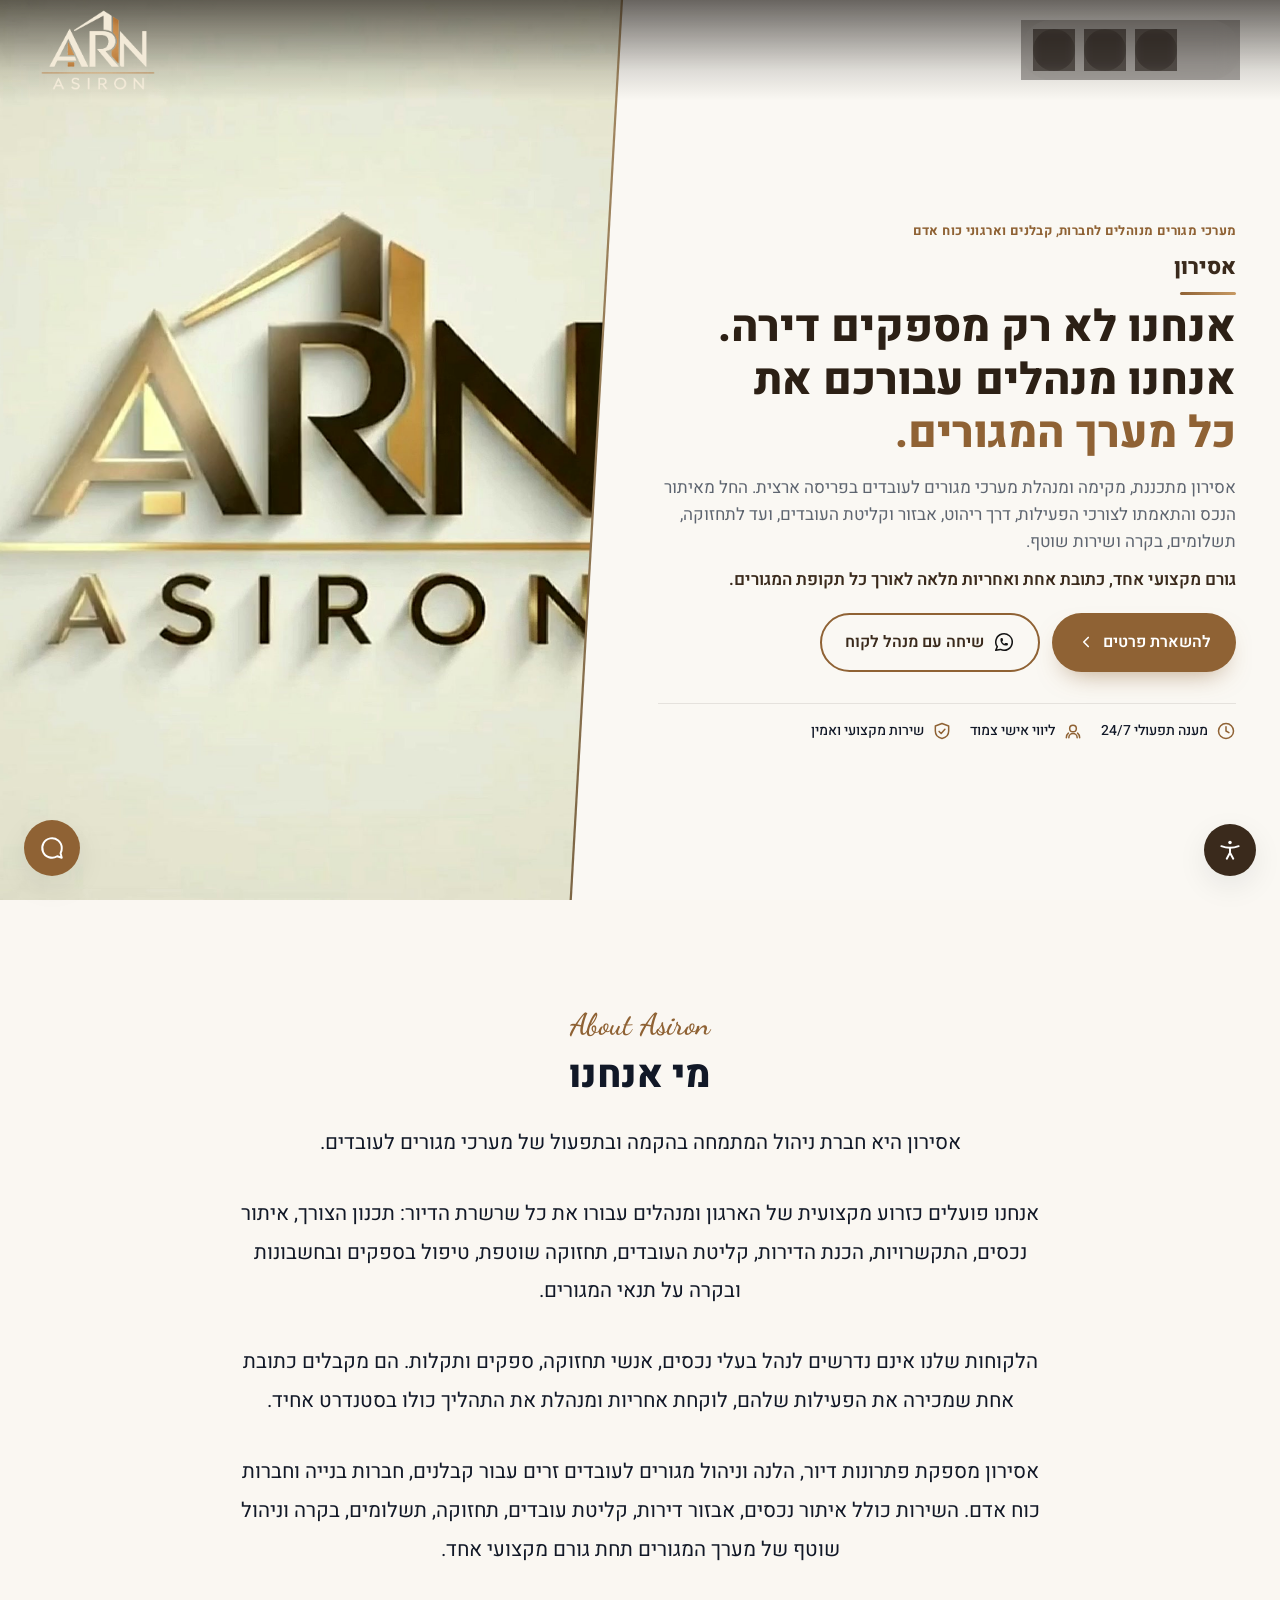
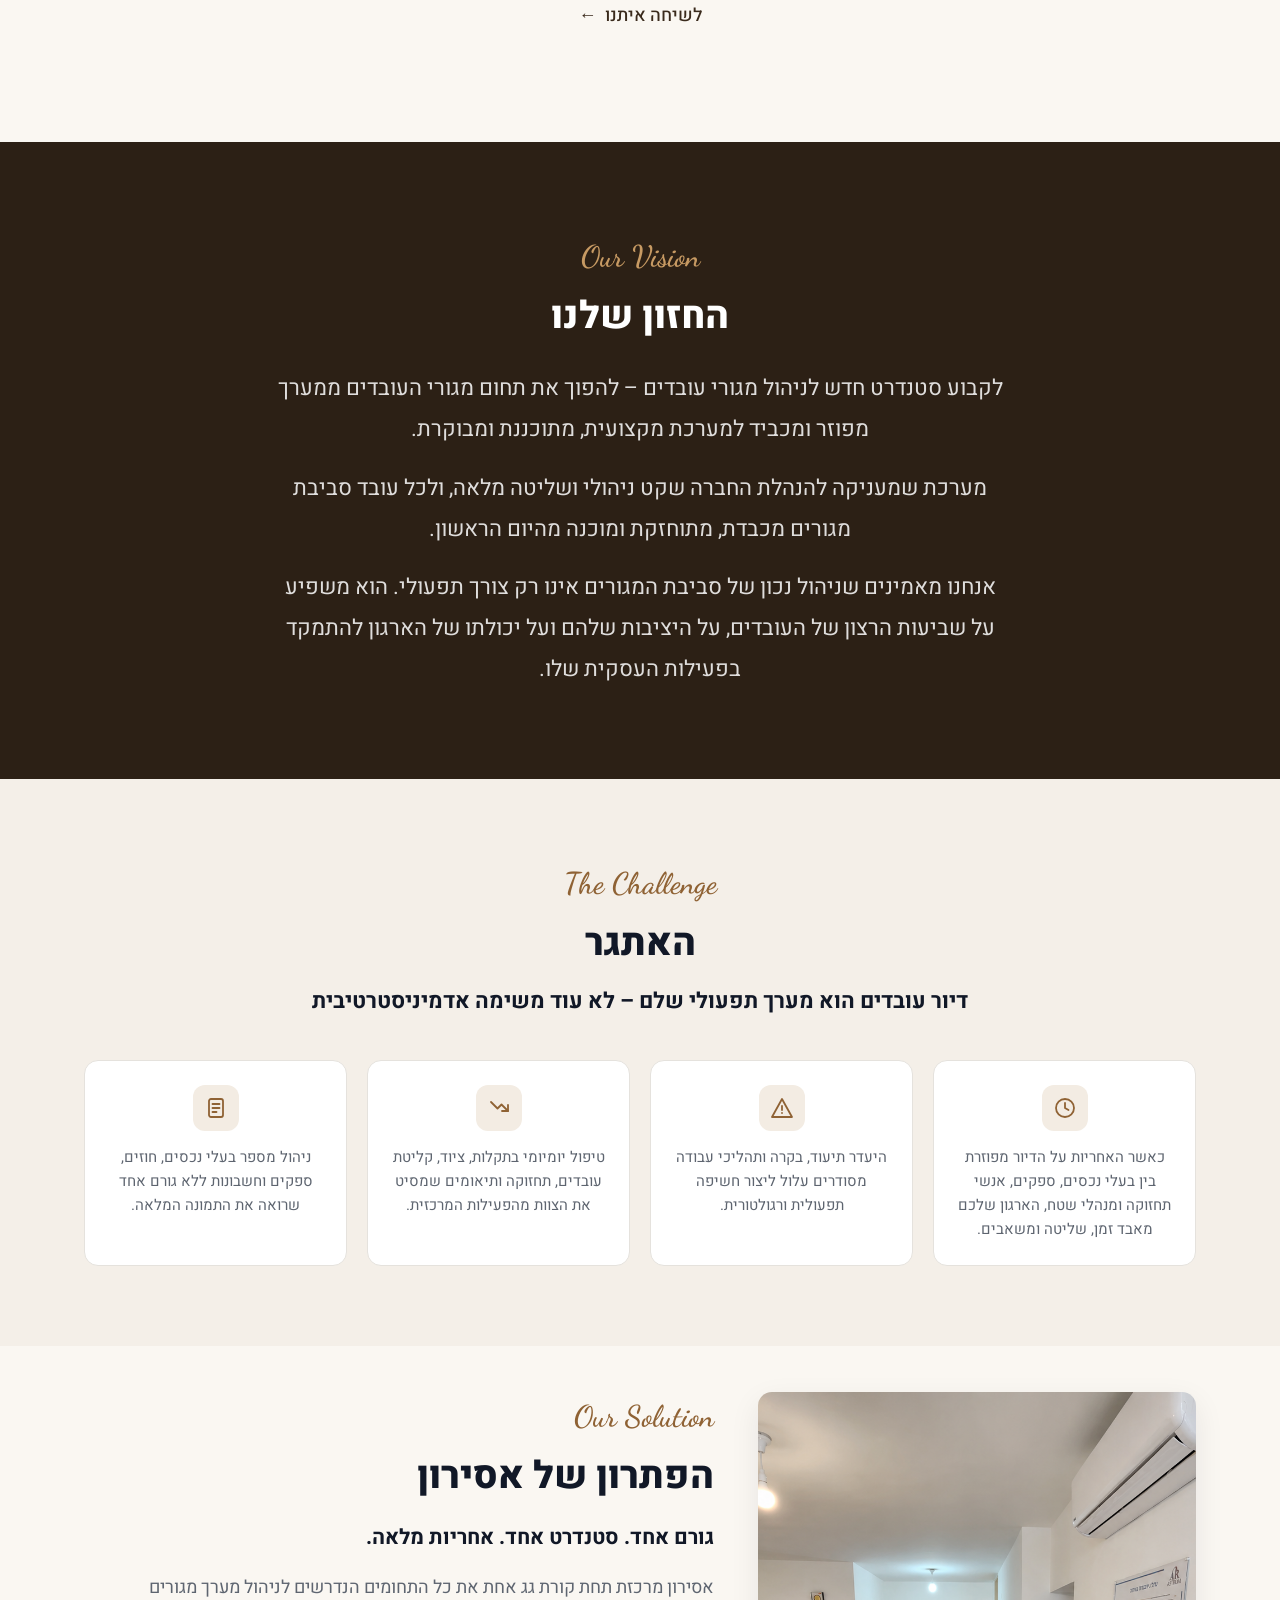
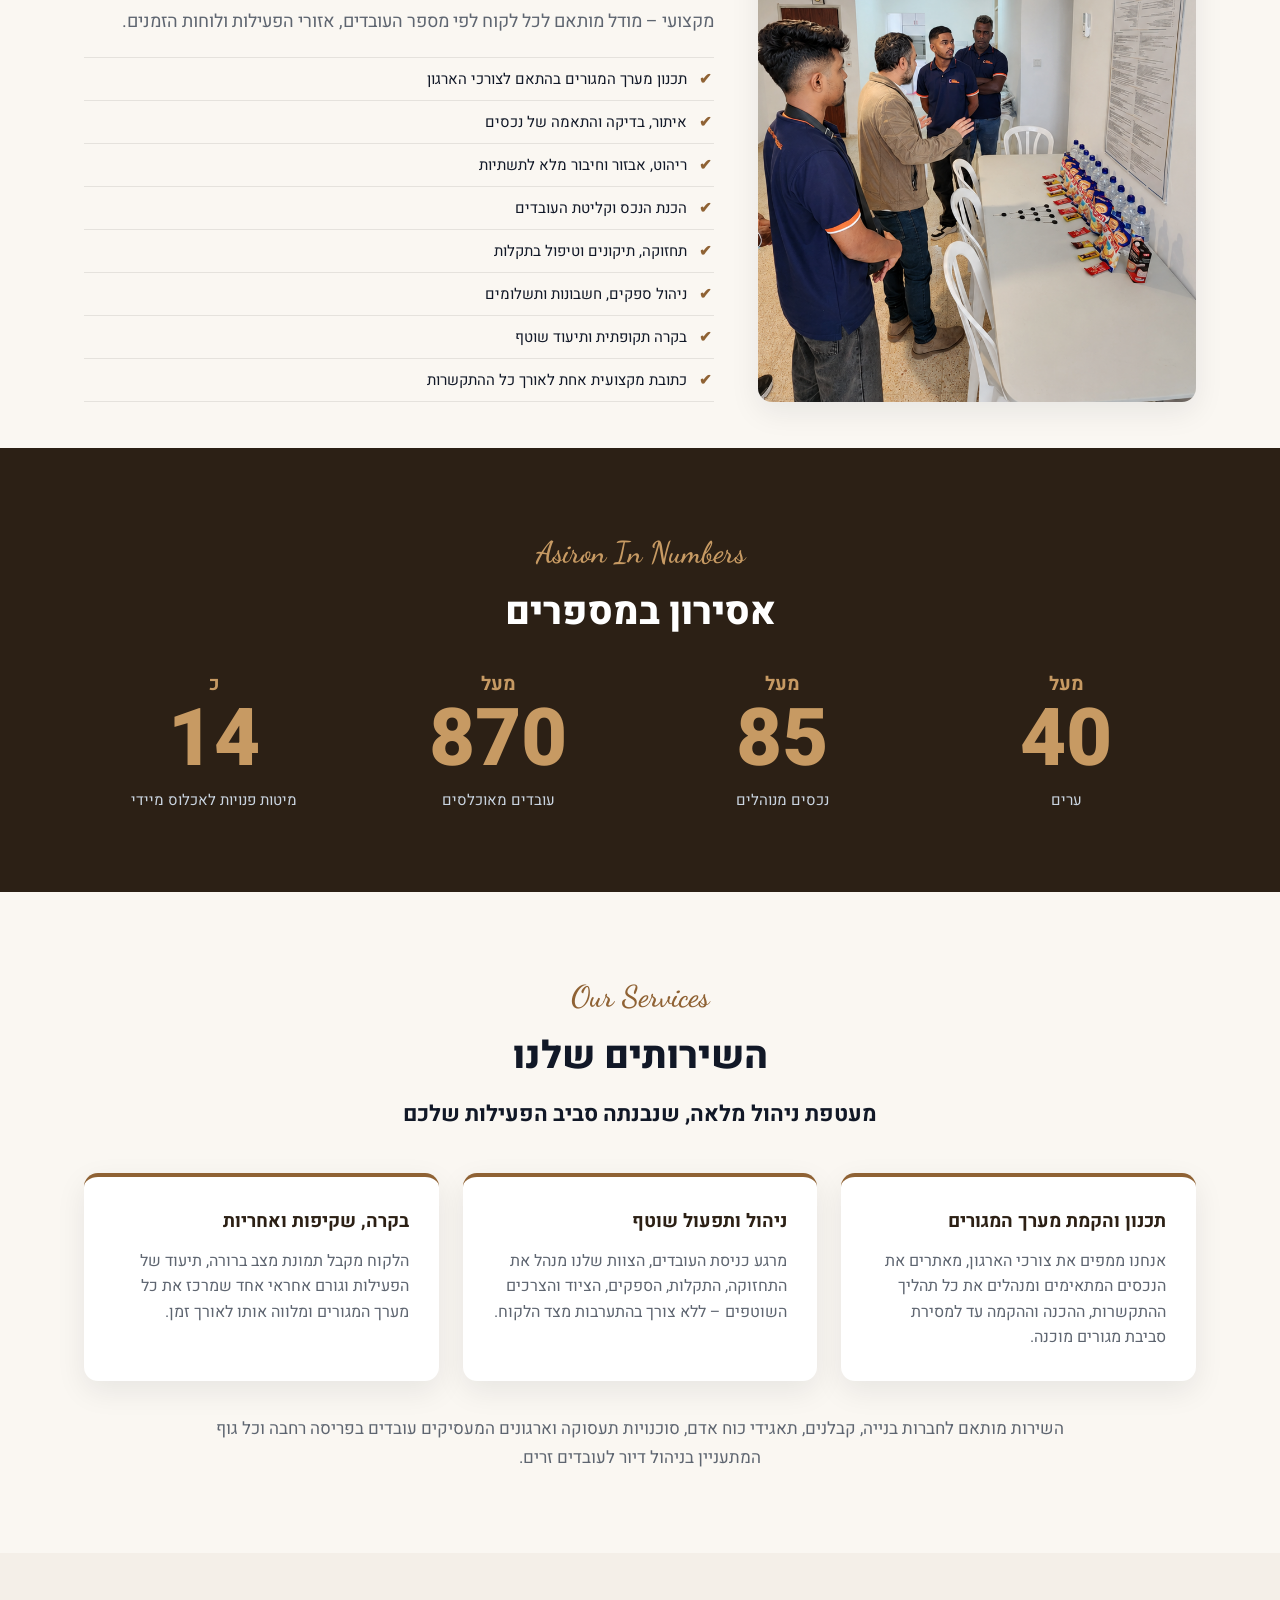
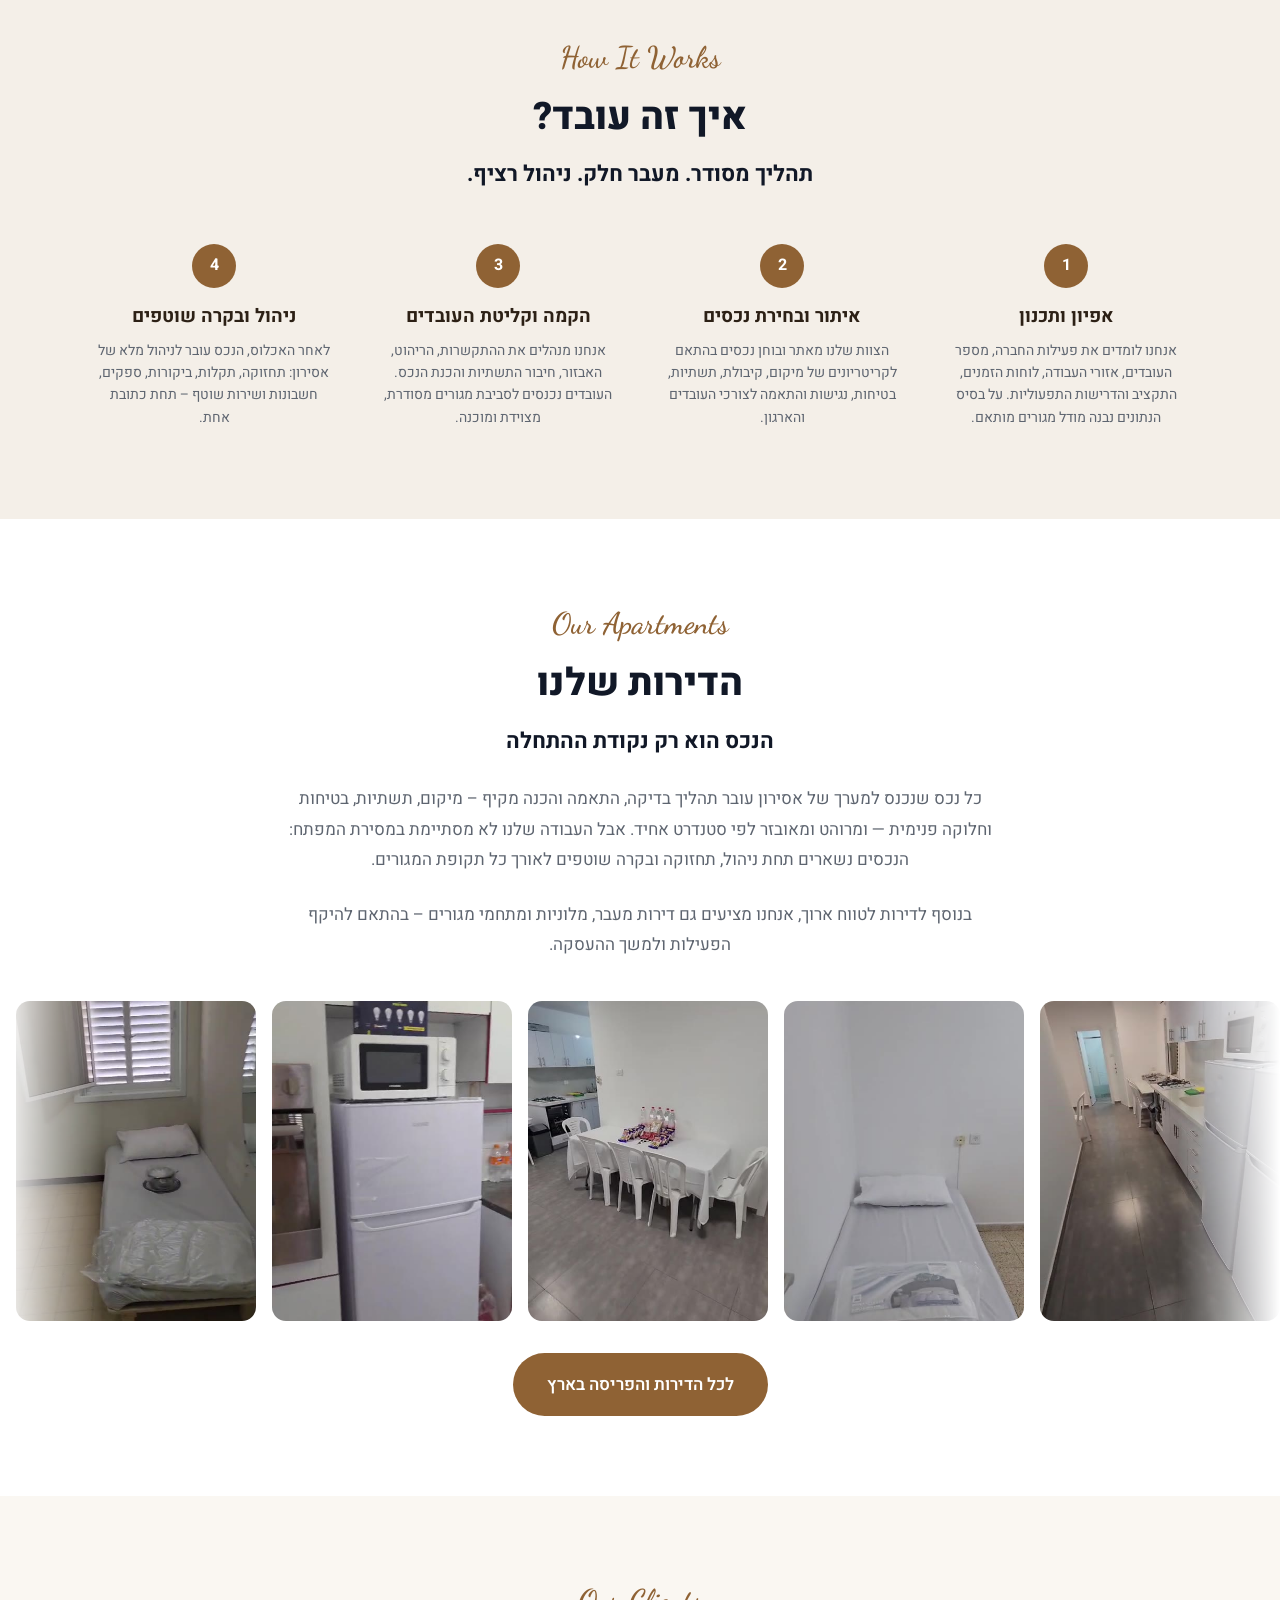
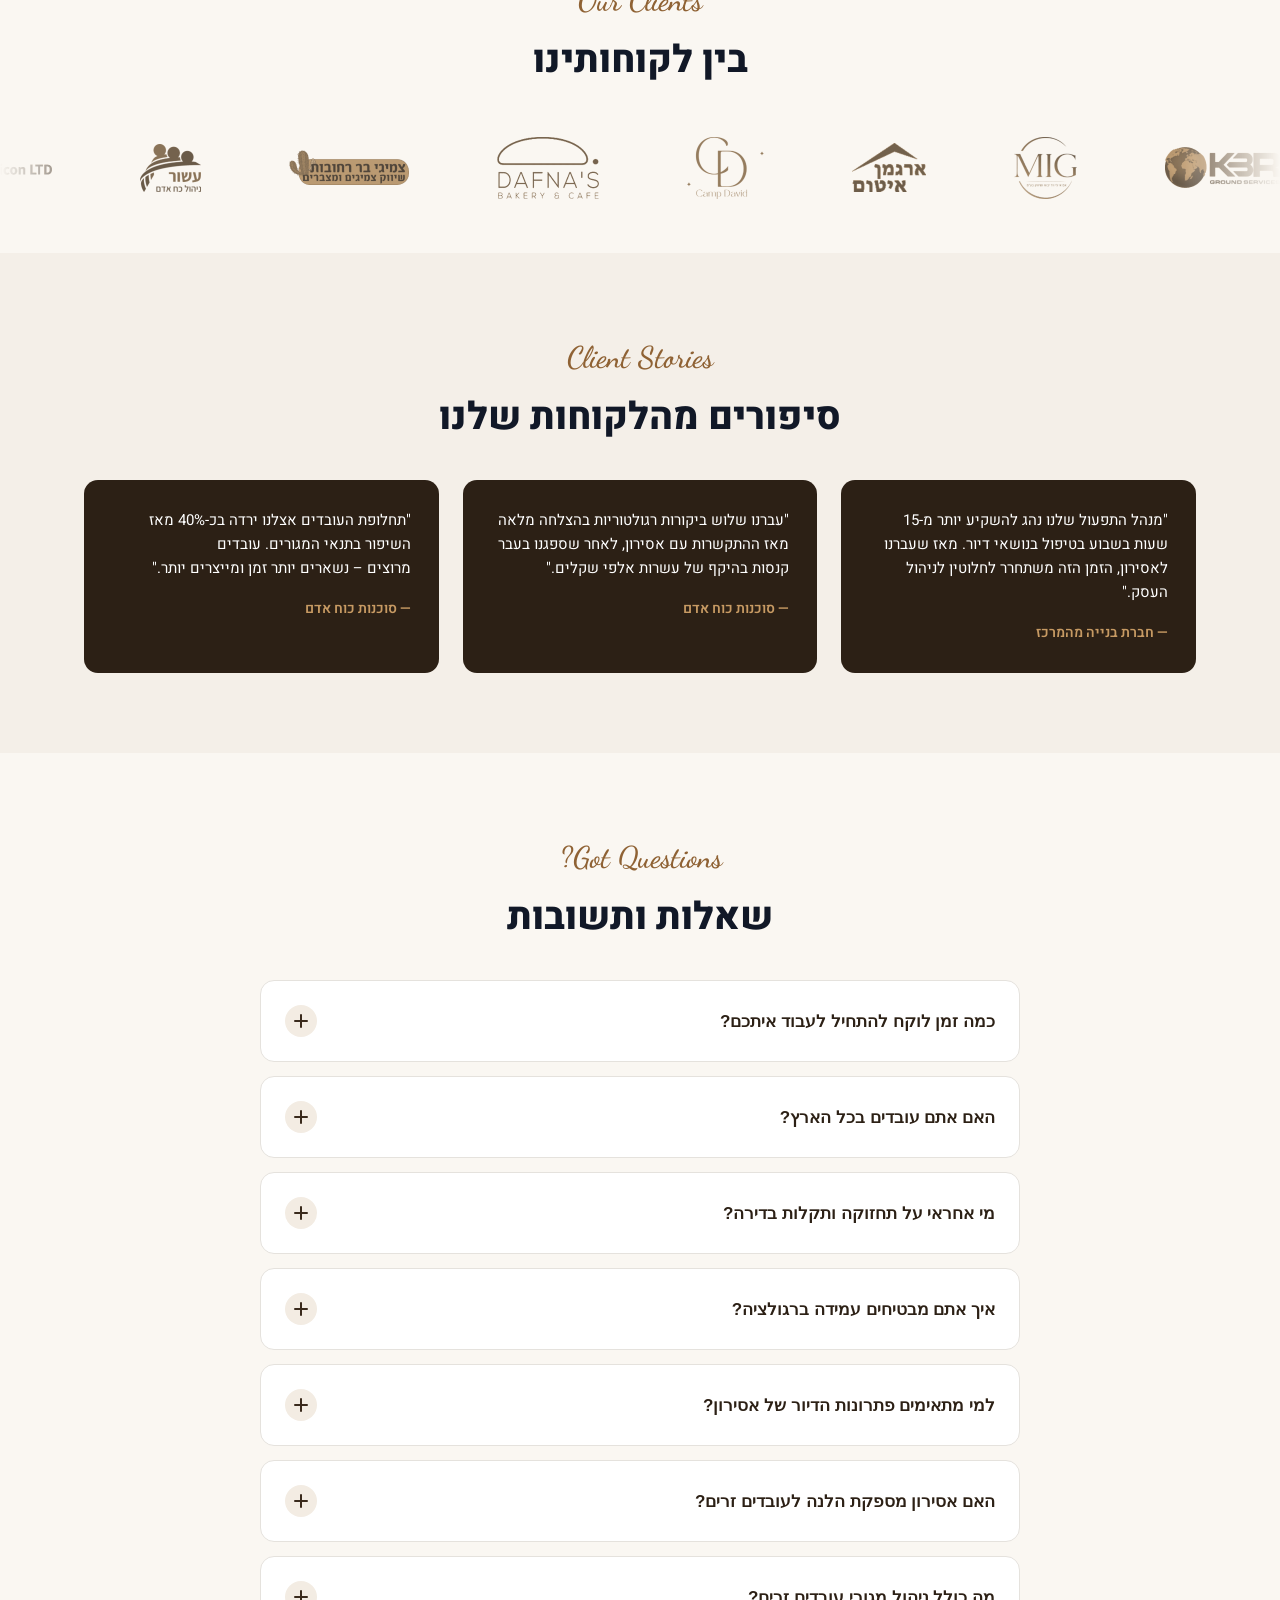
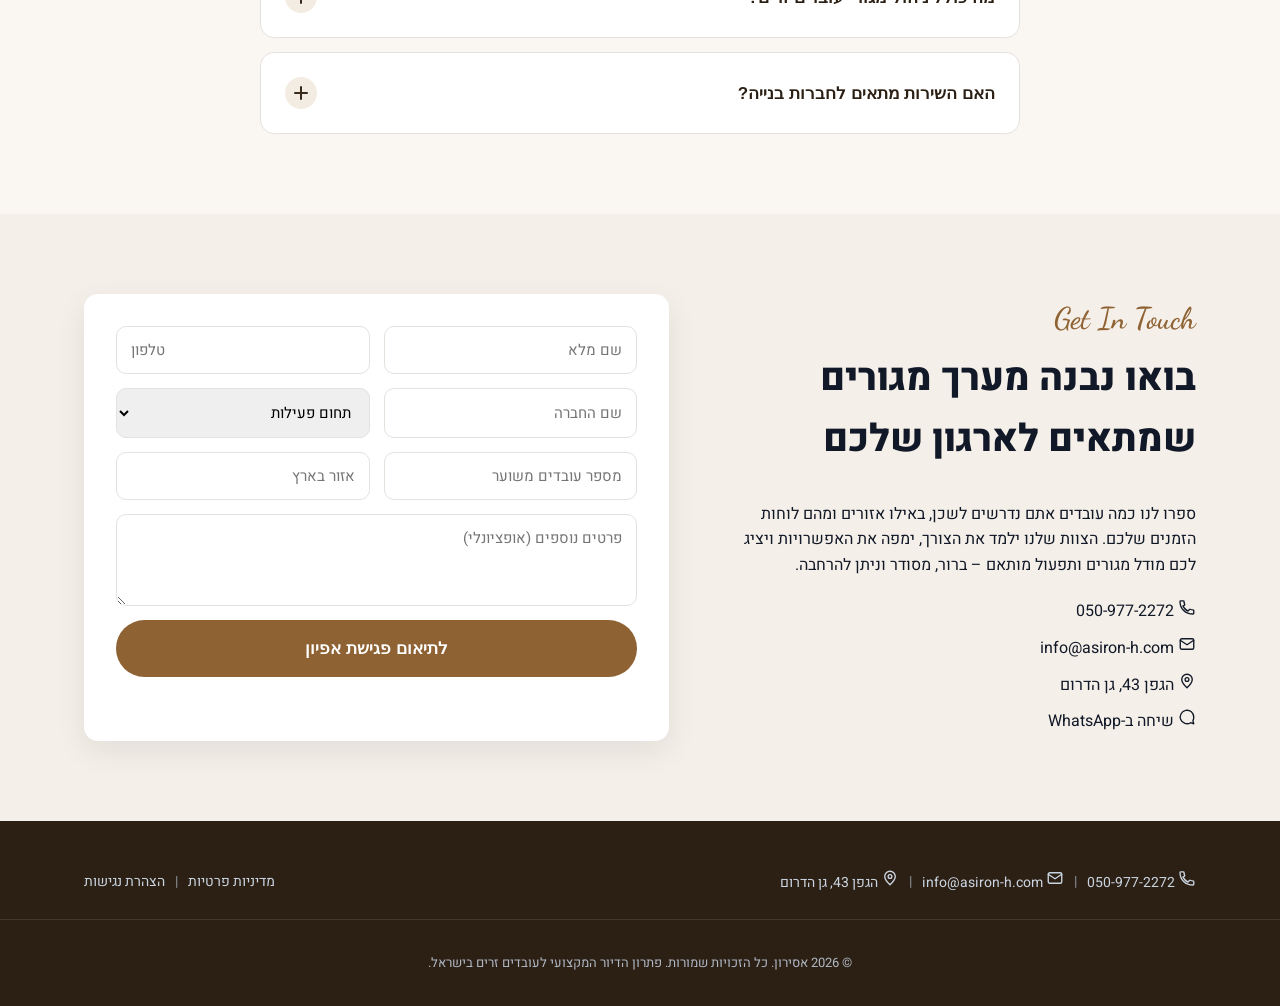
==== commit 6459d390: "Add the Lamor and HaOmanut SheBaMitbach logos to the client strip Both generated from the new source" ====
--- a/index.html
+++ b/index.html
@@ -391,6 +391,8 @@
       <div class="logo-item"><img src="assets/images/logos/normalized/client-v3.png?v=4" alt="מעוף השחר – תאגיד כח אדם" width="54" height="60" loading="lazy"></div>
       <div class="logo-item"><img src="assets/images/logos/normalized/client-raisdor.png?v=4" alt="רייסדור כוח אדם" width="62" height="62" loading="lazy"></div>
       <div class="logo-item"><img src="assets/images/logos/normalized/client-alma.png?v=4" alt="אלמה מרקט" width="214" height="35" loading="lazy"></div>
+      <div class="logo-item"><img src="assets/images/logos/normalized/client-lamor.png?v=4" alt="לאמור בע&quot;מ – נקיון, שמירה, ניהול ואחזקת מבנים" width="98" height="46" loading="lazy"></div>
+      <div class="logo-item"><img src="assets/images/logos/normalized/client-kitchenart.png?v=4" alt="האומנות שבמטבח" width="115" height="36" loading="lazy"></div>
       <div class="logo-item"><img src="assets/images/logos/normalized/client-kbr.png?v=4" alt="KBR Ground Services" width="115" height="41" loading="lazy"></div>
       <div class="logo-item"><img src="assets/images/logos/normalized/client-mig.png?v=4" alt="MIG" width="63" height="62" loading="lazy"></div>
       <div class="logo-item"><img src="assets/images/logos/normalized/client-argaman.png?v=4" alt="ארגמן איטום" width="74" height="49" loading="lazy"></div>
@@ -403,6 +405,8 @@
       <div class="logo-item"><img src="assets/images/logos/normalized/client-v3.png?v=4" alt="מעוף השחר – תאגיד כח אדם" width="54" height="60" loading="lazy"></div>
       <div class="logo-item"><img src="assets/images/logos/normalized/client-raisdor.png?v=4" alt="רייסדור כוח אדם" width="62" height="62" loading="lazy"></div>
       <div class="logo-item"><img src="assets/images/logos/normalized/client-alma.png?v=4" alt="אלמה מרקט" width="214" height="35" loading="lazy"></div>
+      <div class="logo-item"><img src="assets/images/logos/normalized/client-lamor.png?v=4" alt="לאמור בע&quot;מ – נקיון, שמירה, ניהול ואחזקת מבנים" width="98" height="46" loading="lazy"></div>
+      <div class="logo-item"><img src="assets/images/logos/normalized/client-kitchenart.png?v=4" alt="האומנות שבמטבח" width="115" height="36" loading="lazy"></div>
       <div class="logo-item" aria-hidden="true"><img src="assets/images/logos/normalized/client-kbr.png?v=4" alt="" width="115" height="41" loading="lazy"></div>
       <div class="logo-item" aria-hidden="true"><img src="assets/images/logos/normalized/client-mig.png?v=4" alt="" width="63" height="62" loading="lazy"></div>
       <div class="logo-item" aria-hidden="true"><img src="assets/images/logos/normalized/client-argaman.png?v=4" alt="" width="74" height="49" loading="lazy"></div>
@@ -415,6 +419,8 @@
       <div class="logo-item" aria-hidden="true"><img src="assets/images/logos/normalized/client-v3.png?v=4" alt="" width="54" height="60" loading="lazy"></div>
       <div class="logo-item" aria-hidden="true"><img src="assets/images/logos/normalized/client-raisdor.png?v=4" alt="" width="62" height="62" loading="lazy"></div>
       <div class="logo-item" aria-hidden="true"><img src="assets/images/logos/normalized/client-alma.png?v=4" alt="" width="214" height="35" loading="lazy"></div>
+      <div class="logo-item" aria-hidden="true"><img src="assets/images/logos/normalized/client-lamor.png?v=4" alt="" width="98" height="46" loading="lazy"></div>
+      <div class="logo-item" aria-hidden="true"><img src="assets/images/logos/normalized/client-kitchenart.png?v=4" alt="" width="115" height="36" loading="lazy"></div>
       <div class="logo-item" aria-hidden="true"><img src="assets/images/logos/normalized/client-kbr.png?v=4" alt="" width="115" height="41" loading="lazy"></div>
       <div class="logo-item" aria-hidden="true"><img src="assets/images/logos/normalized/client-mig.png?v=4" alt="" width="63" height="62" loading="lazy"></div>
       <div class="logo-item" aria-hidden="true"><img src="assets/images/logos/normalized/client-argaman.png?v=4" alt="" width="74" height="49" loading="lazy"></div>
@@ -427,6 +433,8 @@
       <div class="logo-item" aria-hidden="true"><img src="assets/images/logos/normalized/client-v3.png?v=4" alt="" width="54" height="60" loading="lazy"></div>
       <div class="logo-item" aria-hidden="true"><img src="assets/images/logos/normalized/client-raisdor.png?v=4" alt="" width="62" height="62" loading="lazy"></div>
       <div class="logo-item" aria-hidden="true"><img src="assets/images/logos/normalized/client-alma.png?v=4" alt="" width="214" height="35" loading="lazy"></div>
+      <div class="logo-item" aria-hidden="true"><img src="assets/images/logos/normalized/client-lamor.png?v=4" alt="" width="98" height="46" loading="lazy"></div>
+      <div class="logo-item" aria-hidden="true"><img src="assets/images/logos/normalized/client-kitchenart.png?v=4" alt="" width="115" height="36" loading="lazy"></div>
     </div>
   </div>
 </section>
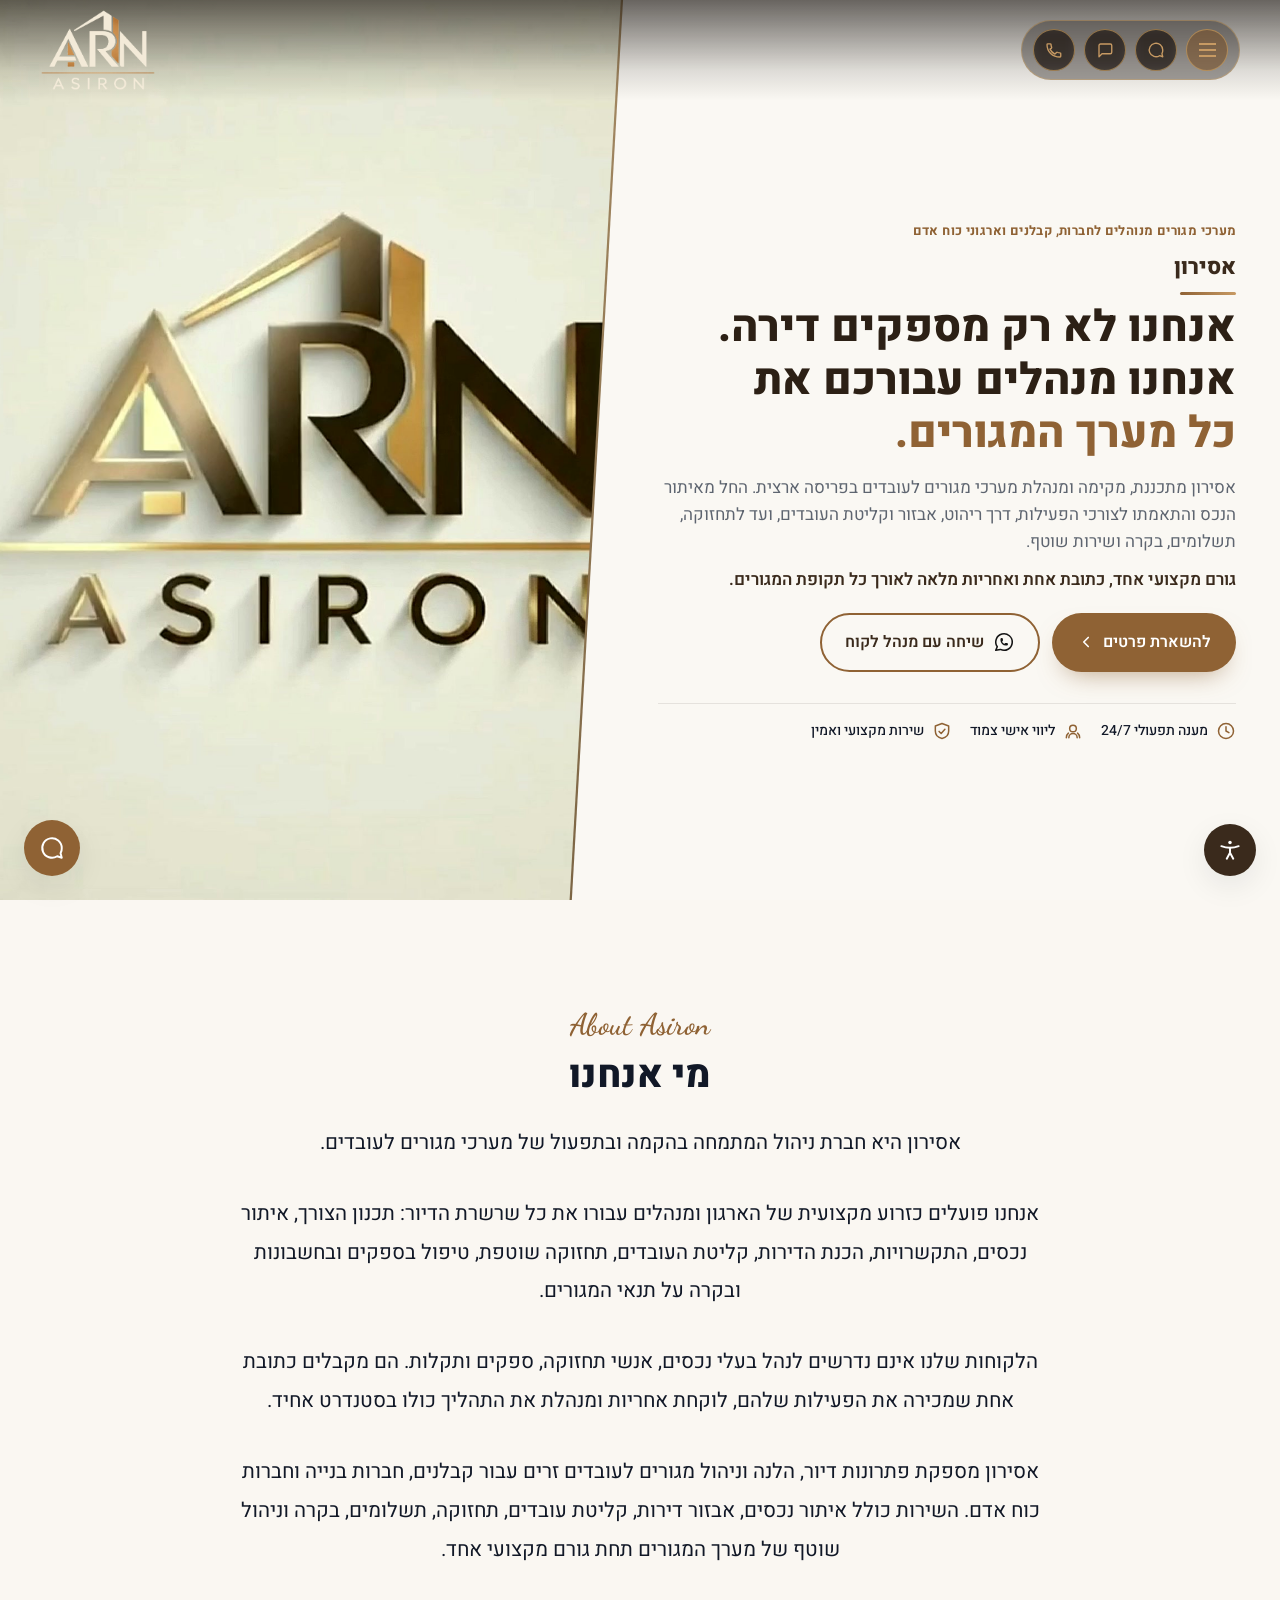
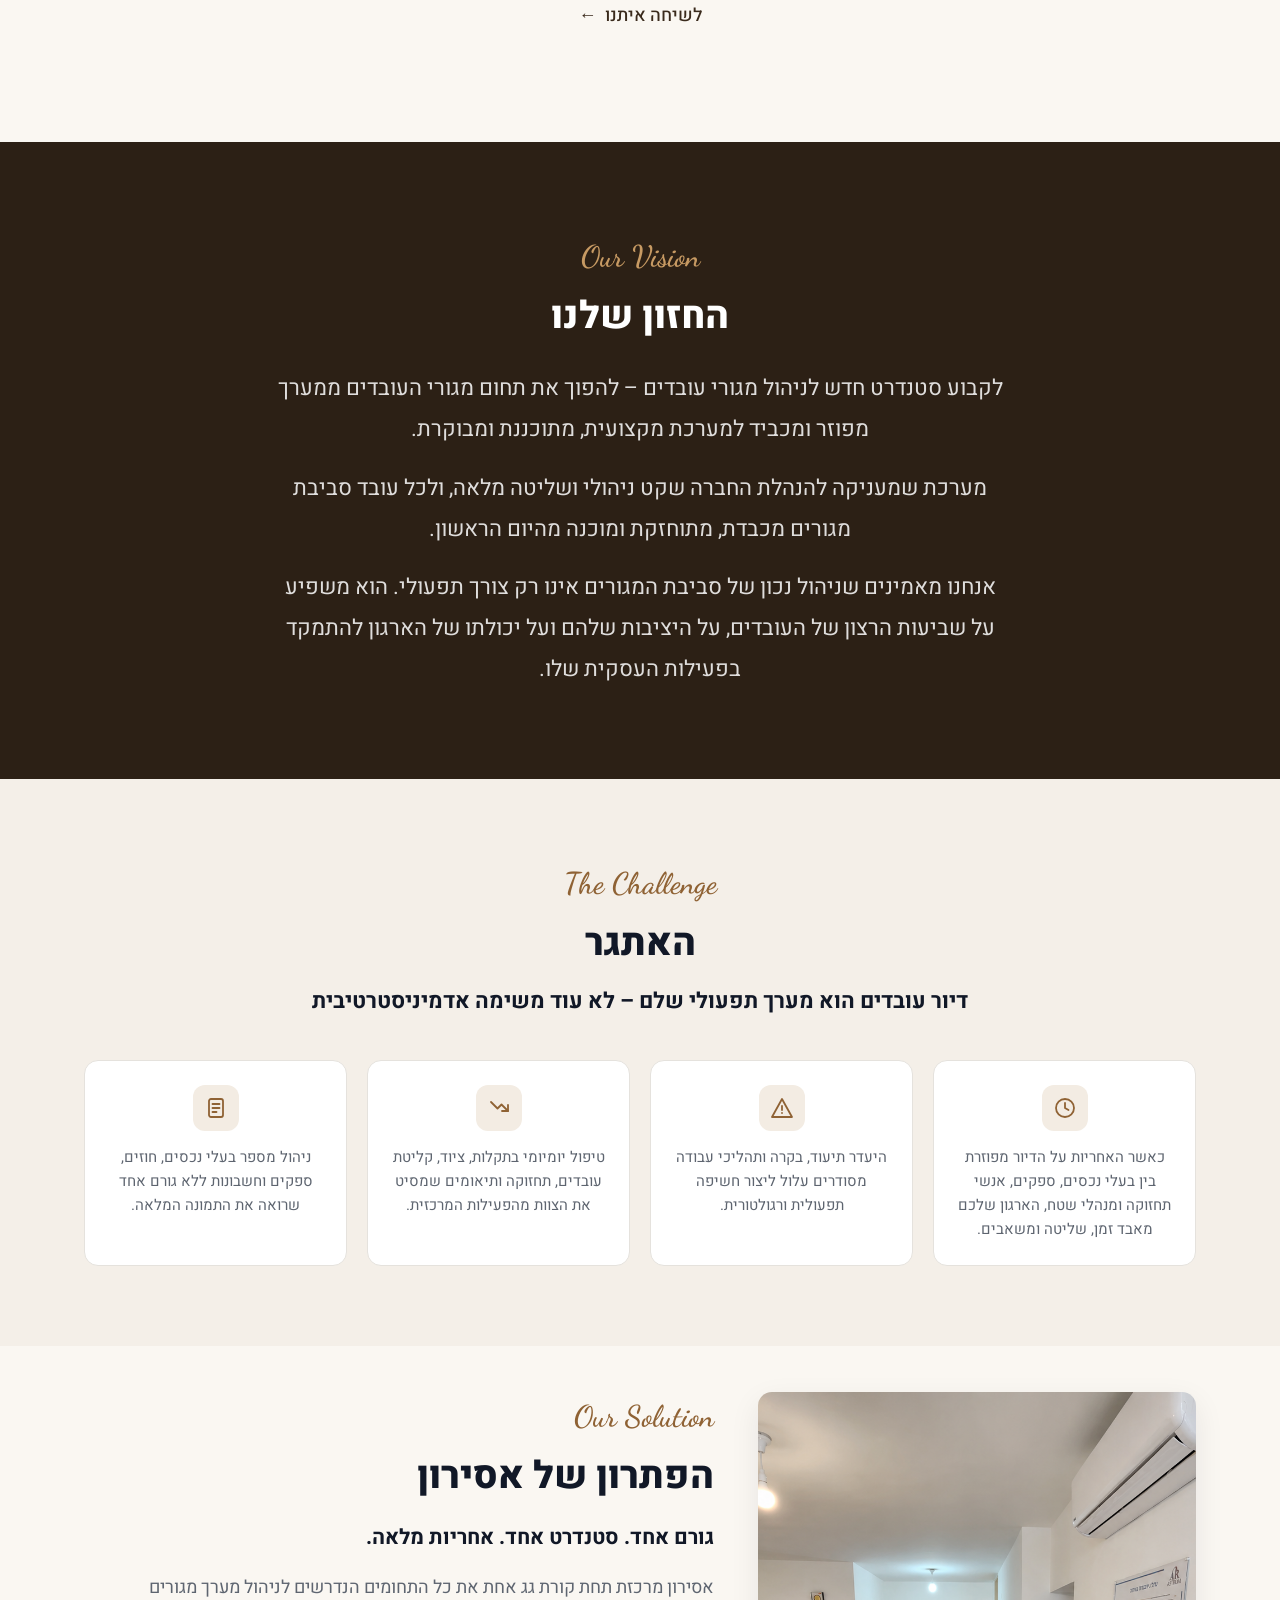
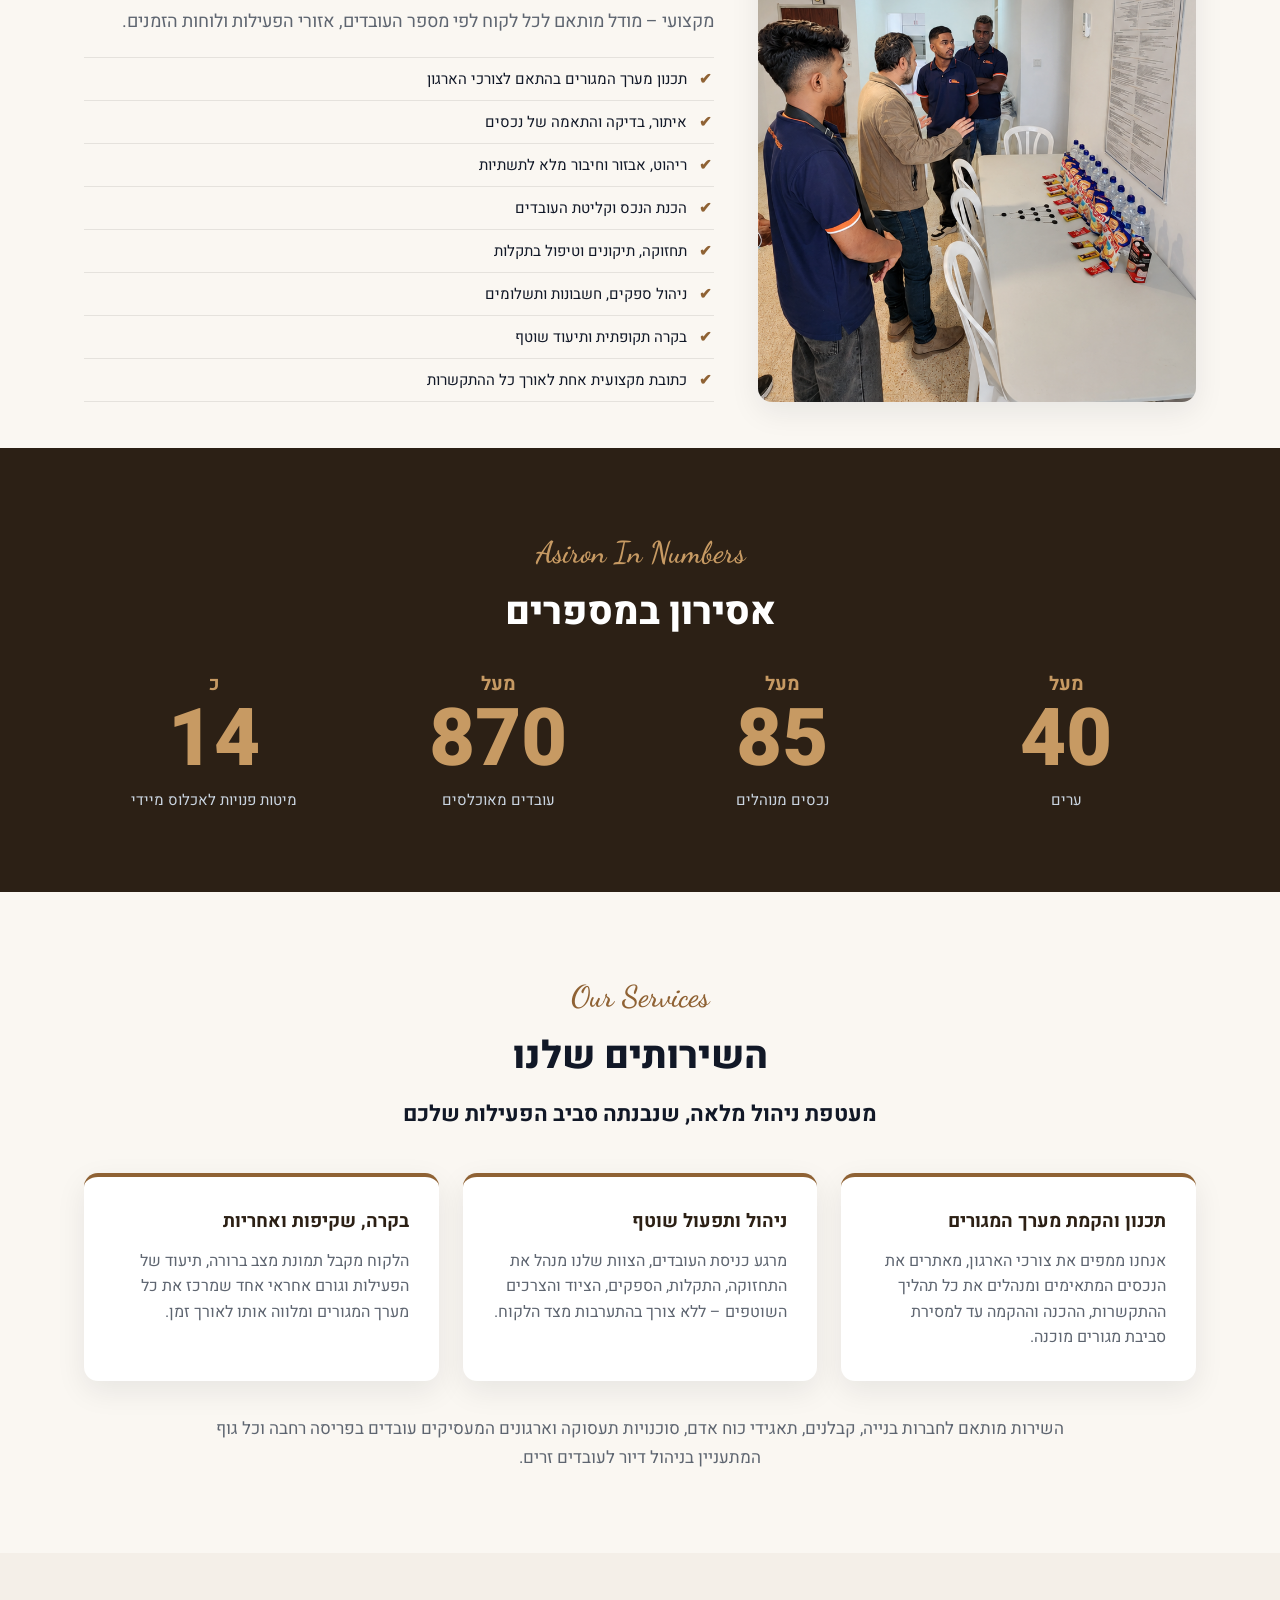
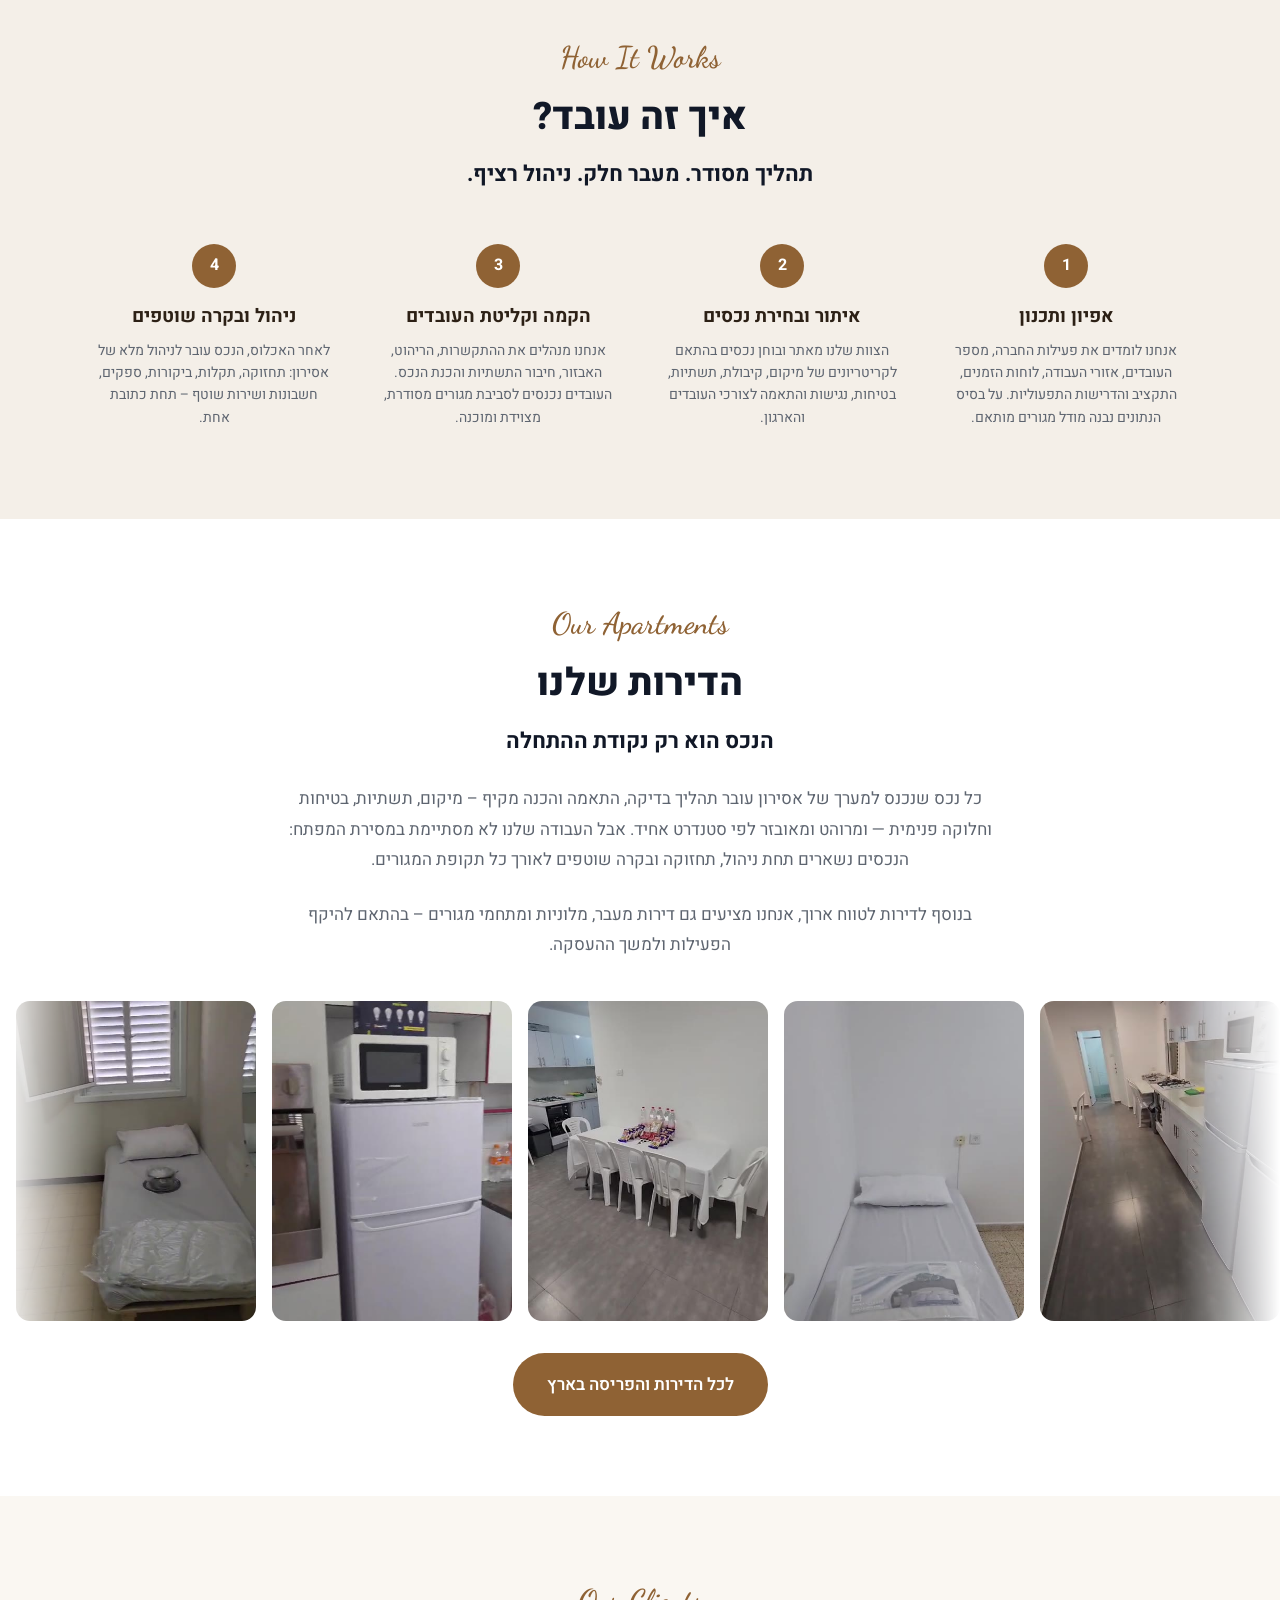
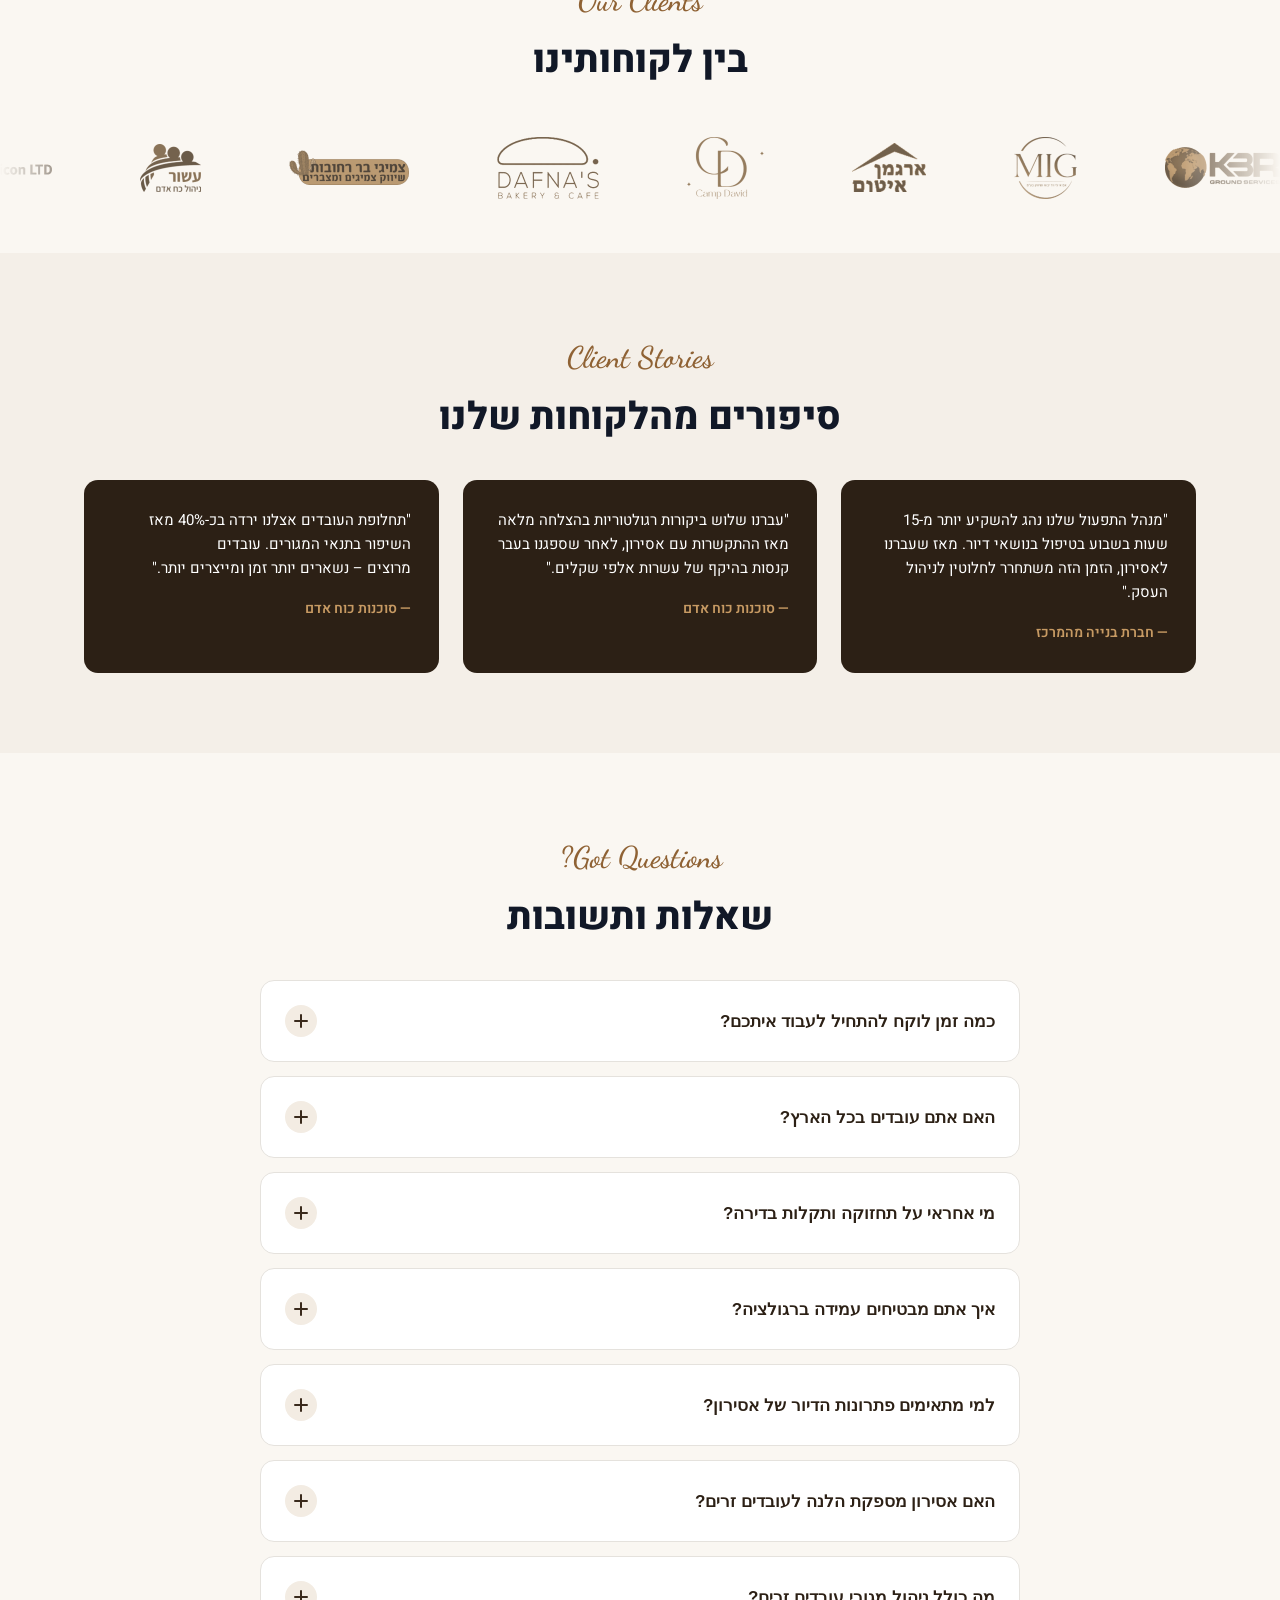
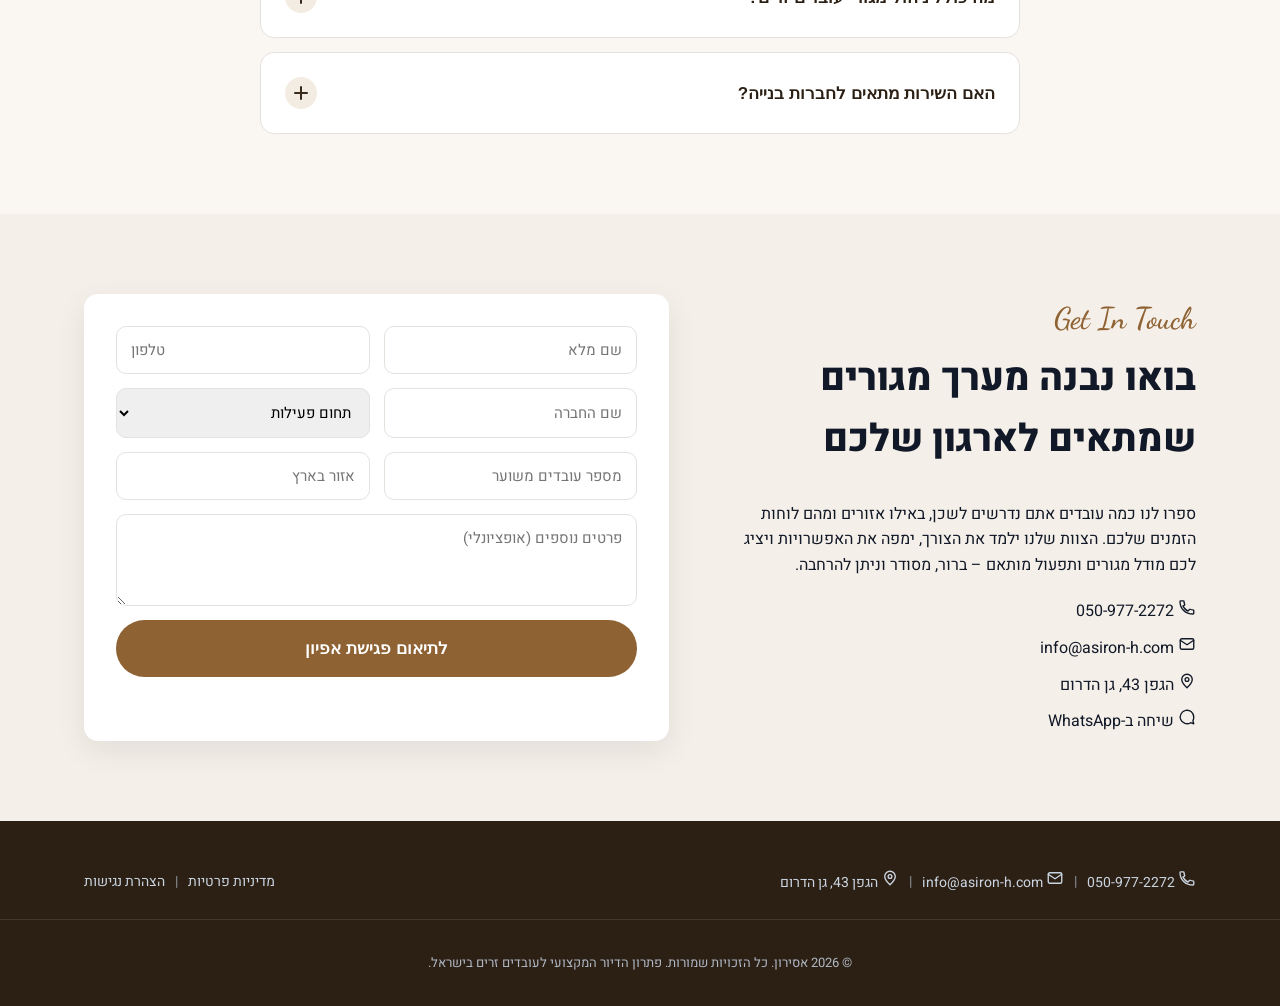
==== commit d5687520: "Size the Alma Market logo into the strip's format The generic pipeline's height floor blew this extr" ====
--- a/index.html
+++ b/index.html
@@ -390,7 +390,7 @@
       <div class="logo-item"><img src="assets/images/logos/normalized/client-shefa.png?v=4" alt="Shefa Global Ground Service" width="48" height="54" loading="lazy"></div>
       <div class="logo-item"><img src="assets/images/logos/normalized/client-v3.png?v=4" alt="מעוף השחר – תאגיד כח אדם" width="54" height="60" loading="lazy"></div>
       <div class="logo-item"><img src="assets/images/logos/normalized/client-raisdor.png?v=4" alt="רייסדור כוח אדם" width="62" height="62" loading="lazy"></div>
-      <div class="logo-item"><img src="assets/images/logos/normalized/client-alma.png?v=4" alt="אלמה מרקט" width="214" height="35" loading="lazy"></div>
+      <div class="logo-item"><img src="assets/images/logos/normalized/client-alma.png?v=5" alt="אלמה מרקט" width="150" height="24" loading="lazy"></div>
       <div class="logo-item"><img src="assets/images/logos/normalized/client-lamor.png?v=4" alt="לאמור בע&quot;מ – נקיון, שמירה, ניהול ואחזקת מבנים" width="98" height="46" loading="lazy"></div>
       <div class="logo-item"><img src="assets/images/logos/normalized/client-kitchenart.png?v=4" alt="האומנות שבמטבח" width="115" height="36" loading="lazy"></div>
       <div class="logo-item"><img src="assets/images/logos/normalized/client-kbr.png?v=4" alt="KBR Ground Services" width="115" height="41" loading="lazy"></div>
@@ -404,7 +404,7 @@
       <div class="logo-item"><img src="assets/images/logos/normalized/client-shefa.png?v=4" alt="Shefa Global Ground Service" width="48" height="54" loading="lazy"></div>
       <div class="logo-item"><img src="assets/images/logos/normalized/client-v3.png?v=4" alt="מעוף השחר – תאגיד כח אדם" width="54" height="60" loading="lazy"></div>
       <div class="logo-item"><img src="assets/images/logos/normalized/client-raisdor.png?v=4" alt="רייסדור כוח אדם" width="62" height="62" loading="lazy"></div>
-      <div class="logo-item"><img src="assets/images/logos/normalized/client-alma.png?v=4" alt="אלמה מרקט" width="214" height="35" loading="lazy"></div>
+      <div class="logo-item"><img src="assets/images/logos/normalized/client-alma.png?v=5" alt="אלמה מרקט" width="150" height="24" loading="lazy"></div>
       <div class="logo-item"><img src="assets/images/logos/normalized/client-lamor.png?v=4" alt="לאמור בע&quot;מ – נקיון, שמירה, ניהול ואחזקת מבנים" width="98" height="46" loading="lazy"></div>
       <div class="logo-item"><img src="assets/images/logos/normalized/client-kitchenart.png?v=4" alt="האומנות שבמטבח" width="115" height="36" loading="lazy"></div>
       <div class="logo-item" aria-hidden="true"><img src="assets/images/logos/normalized/client-kbr.png?v=4" alt="" width="115" height="41" loading="lazy"></div>
@@ -418,7 +418,7 @@
       <div class="logo-item" aria-hidden="true"><img src="assets/images/logos/normalized/client-shefa.png?v=4" alt="" width="48" height="54" loading="lazy"></div>
       <div class="logo-item" aria-hidden="true"><img src="assets/images/logos/normalized/client-v3.png?v=4" alt="" width="54" height="60" loading="lazy"></div>
       <div class="logo-item" aria-hidden="true"><img src="assets/images/logos/normalized/client-raisdor.png?v=4" alt="" width="62" height="62" loading="lazy"></div>
-      <div class="logo-item" aria-hidden="true"><img src="assets/images/logos/normalized/client-alma.png?v=4" alt="" width="214" height="35" loading="lazy"></div>
+      <div class="logo-item" aria-hidden="true"><img src="assets/images/logos/normalized/client-alma.png?v=5" alt="" width="150" height="24" loading="lazy"></div>
       <div class="logo-item" aria-hidden="true"><img src="assets/images/logos/normalized/client-lamor.png?v=4" alt="" width="98" height="46" loading="lazy"></div>
       <div class="logo-item" aria-hidden="true"><img src="assets/images/logos/normalized/client-kitchenart.png?v=4" alt="" width="115" height="36" loading="lazy"></div>
       <div class="logo-item" aria-hidden="true"><img src="assets/images/logos/normalized/client-kbr.png?v=4" alt="" width="115" height="41" loading="lazy"></div>
@@ -432,7 +432,7 @@
       <div class="logo-item" aria-hidden="true"><img src="assets/images/logos/normalized/client-shefa.png?v=4" alt="" width="48" height="54" loading="lazy"></div>
       <div class="logo-item" aria-hidden="true"><img src="assets/images/logos/normalized/client-v3.png?v=4" alt="" width="54" height="60" loading="lazy"></div>
       <div class="logo-item" aria-hidden="true"><img src="assets/images/logos/normalized/client-raisdor.png?v=4" alt="" width="62" height="62" loading="lazy"></div>
-      <div class="logo-item" aria-hidden="true"><img src="assets/images/logos/normalized/client-alma.png?v=4" alt="" width="214" height="35" loading="lazy"></div>
+      <div class="logo-item" aria-hidden="true"><img src="assets/images/logos/normalized/client-alma.png?v=5" alt="" width="150" height="24" loading="lazy"></div>
       <div class="logo-item" aria-hidden="true"><img src="assets/images/logos/normalized/client-lamor.png?v=4" alt="" width="98" height="46" loading="lazy"></div>
       <div class="logo-item" aria-hidden="true"><img src="assets/images/logos/normalized/client-kitchenart.png?v=4" alt="" width="115" height="36" loading="lazy"></div>
     </div>
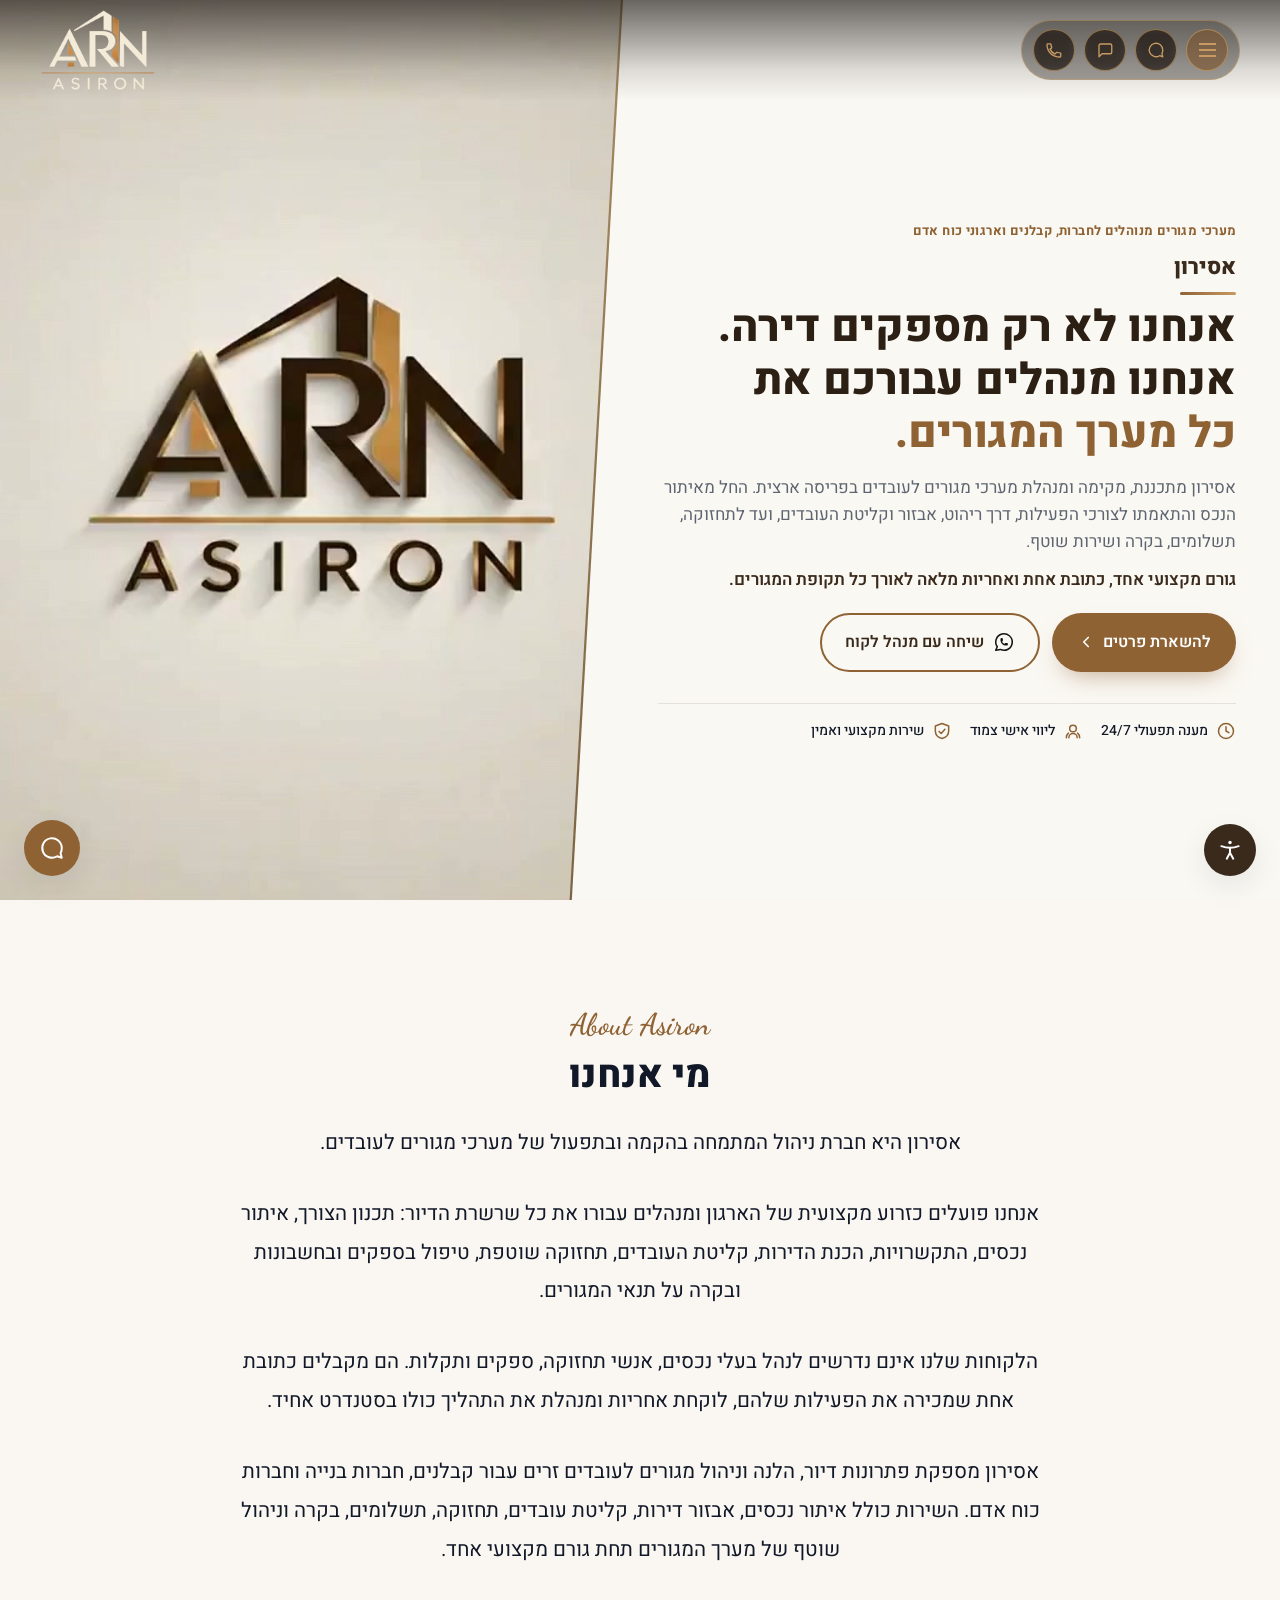
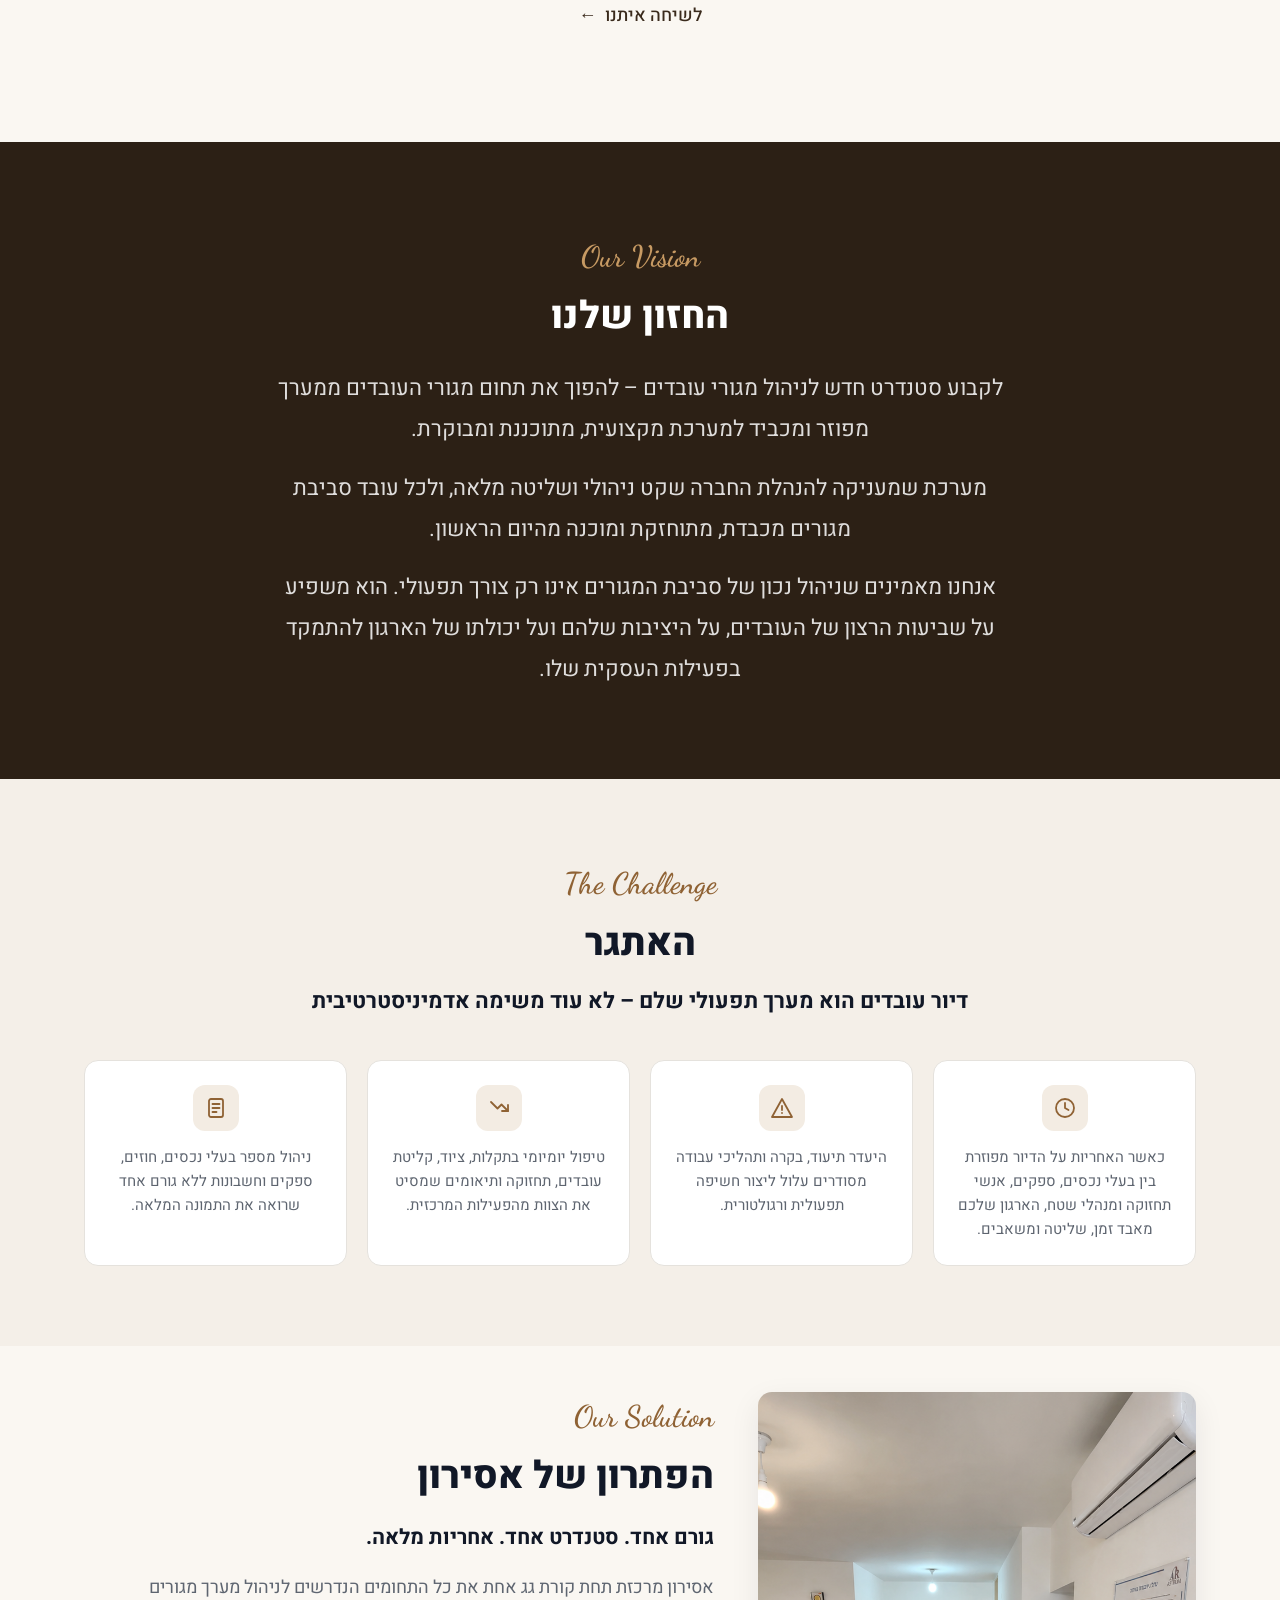
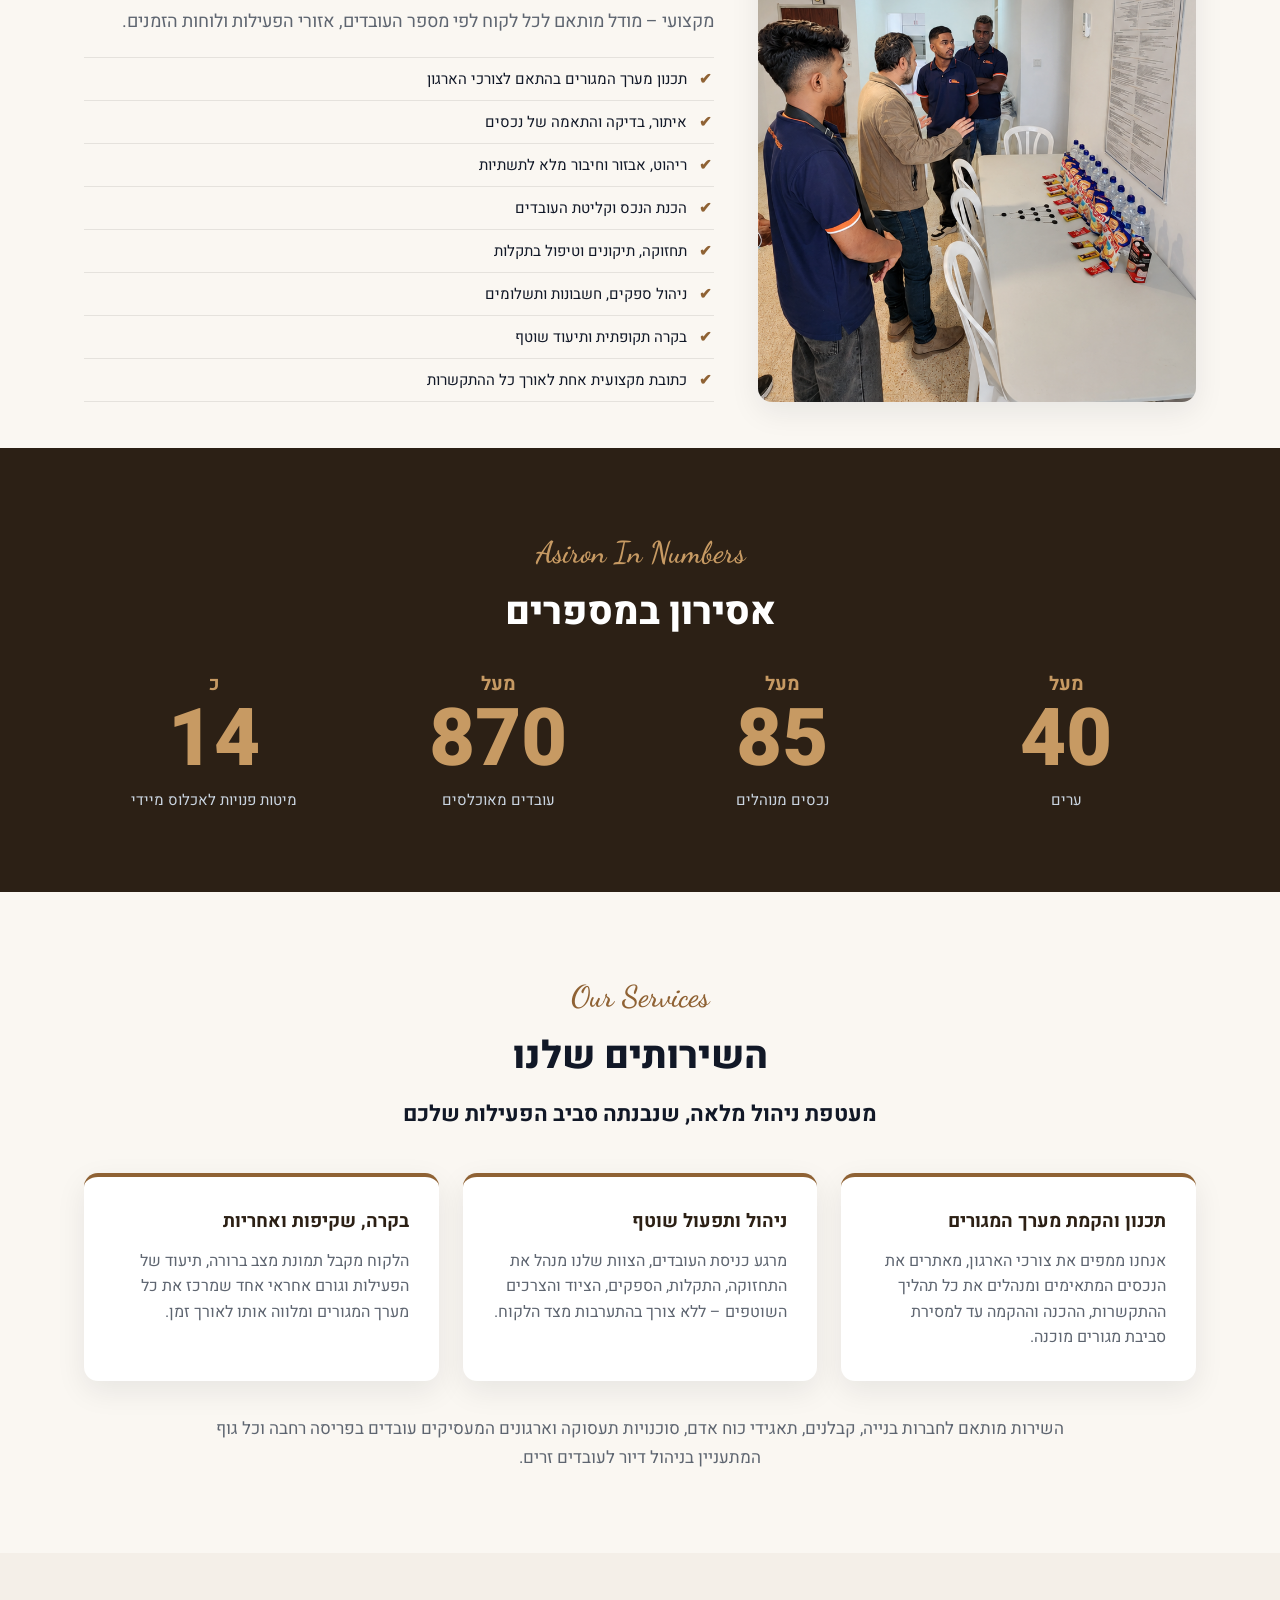
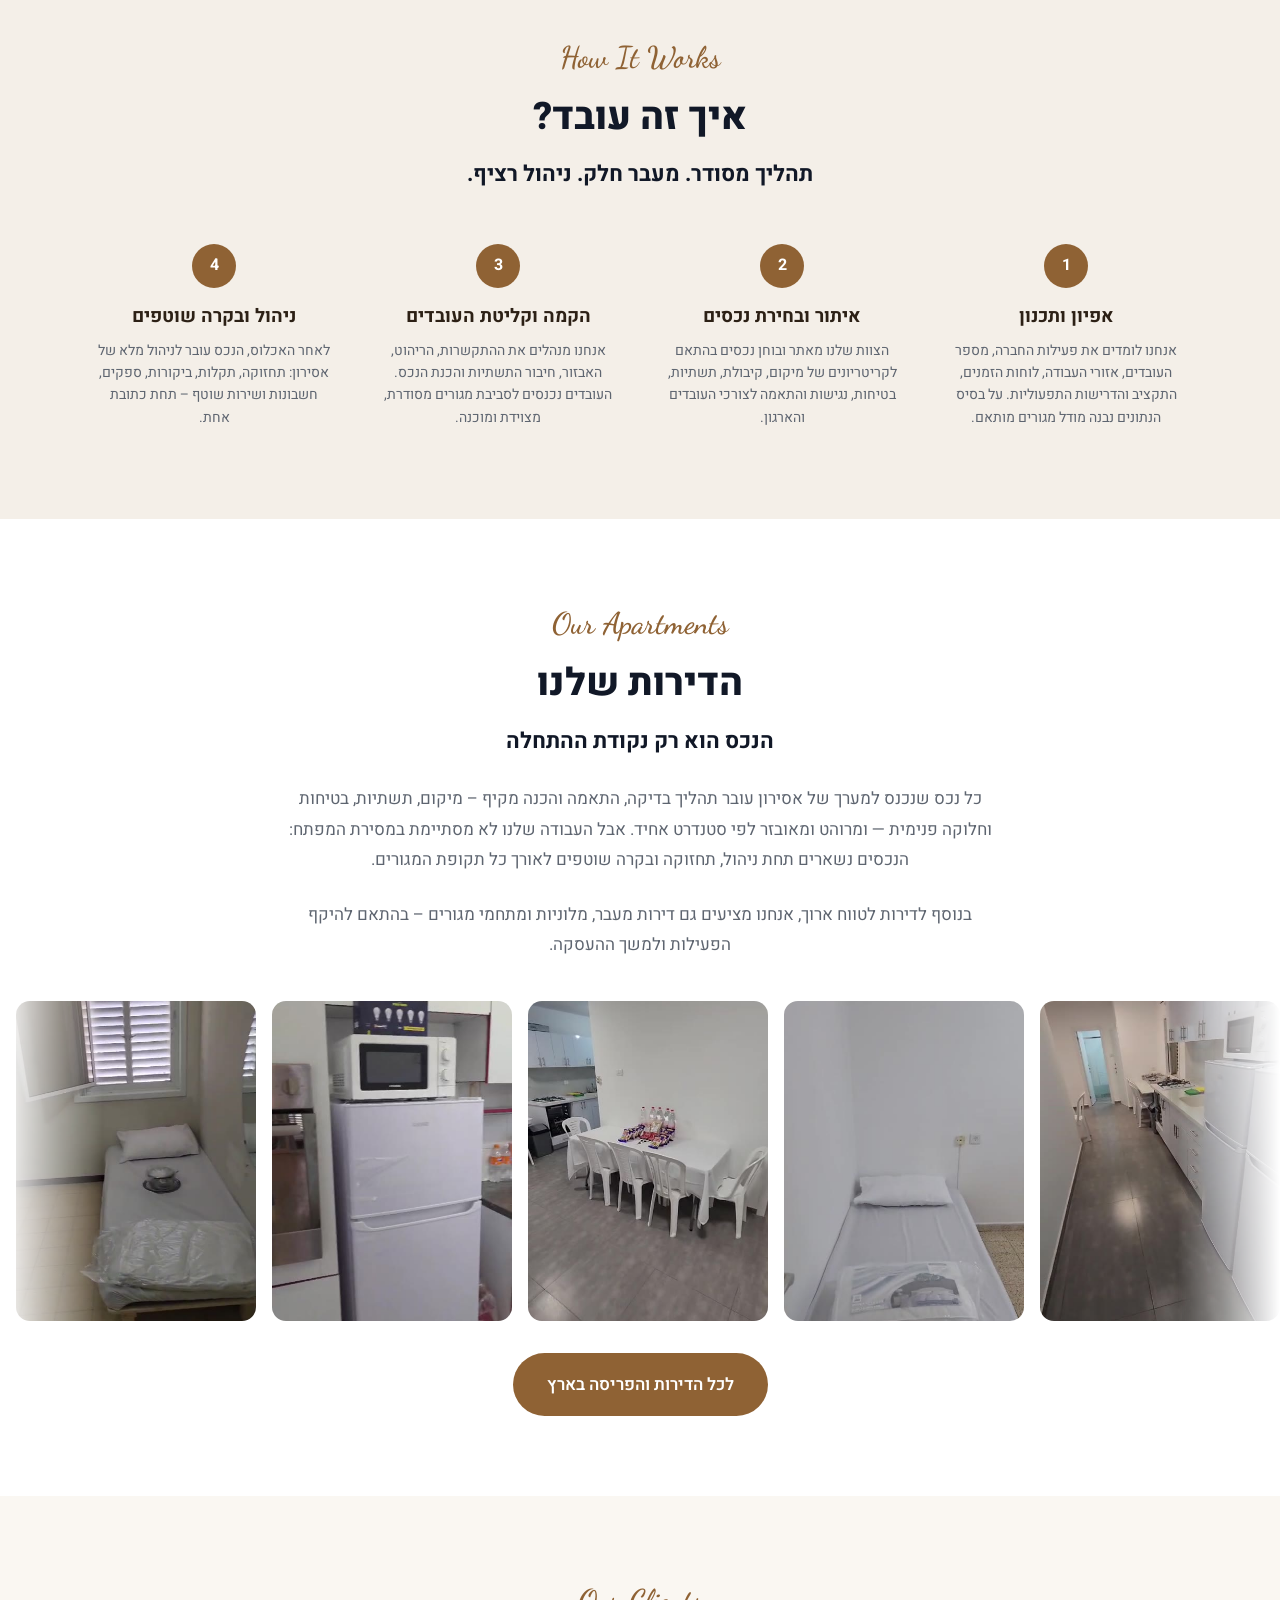
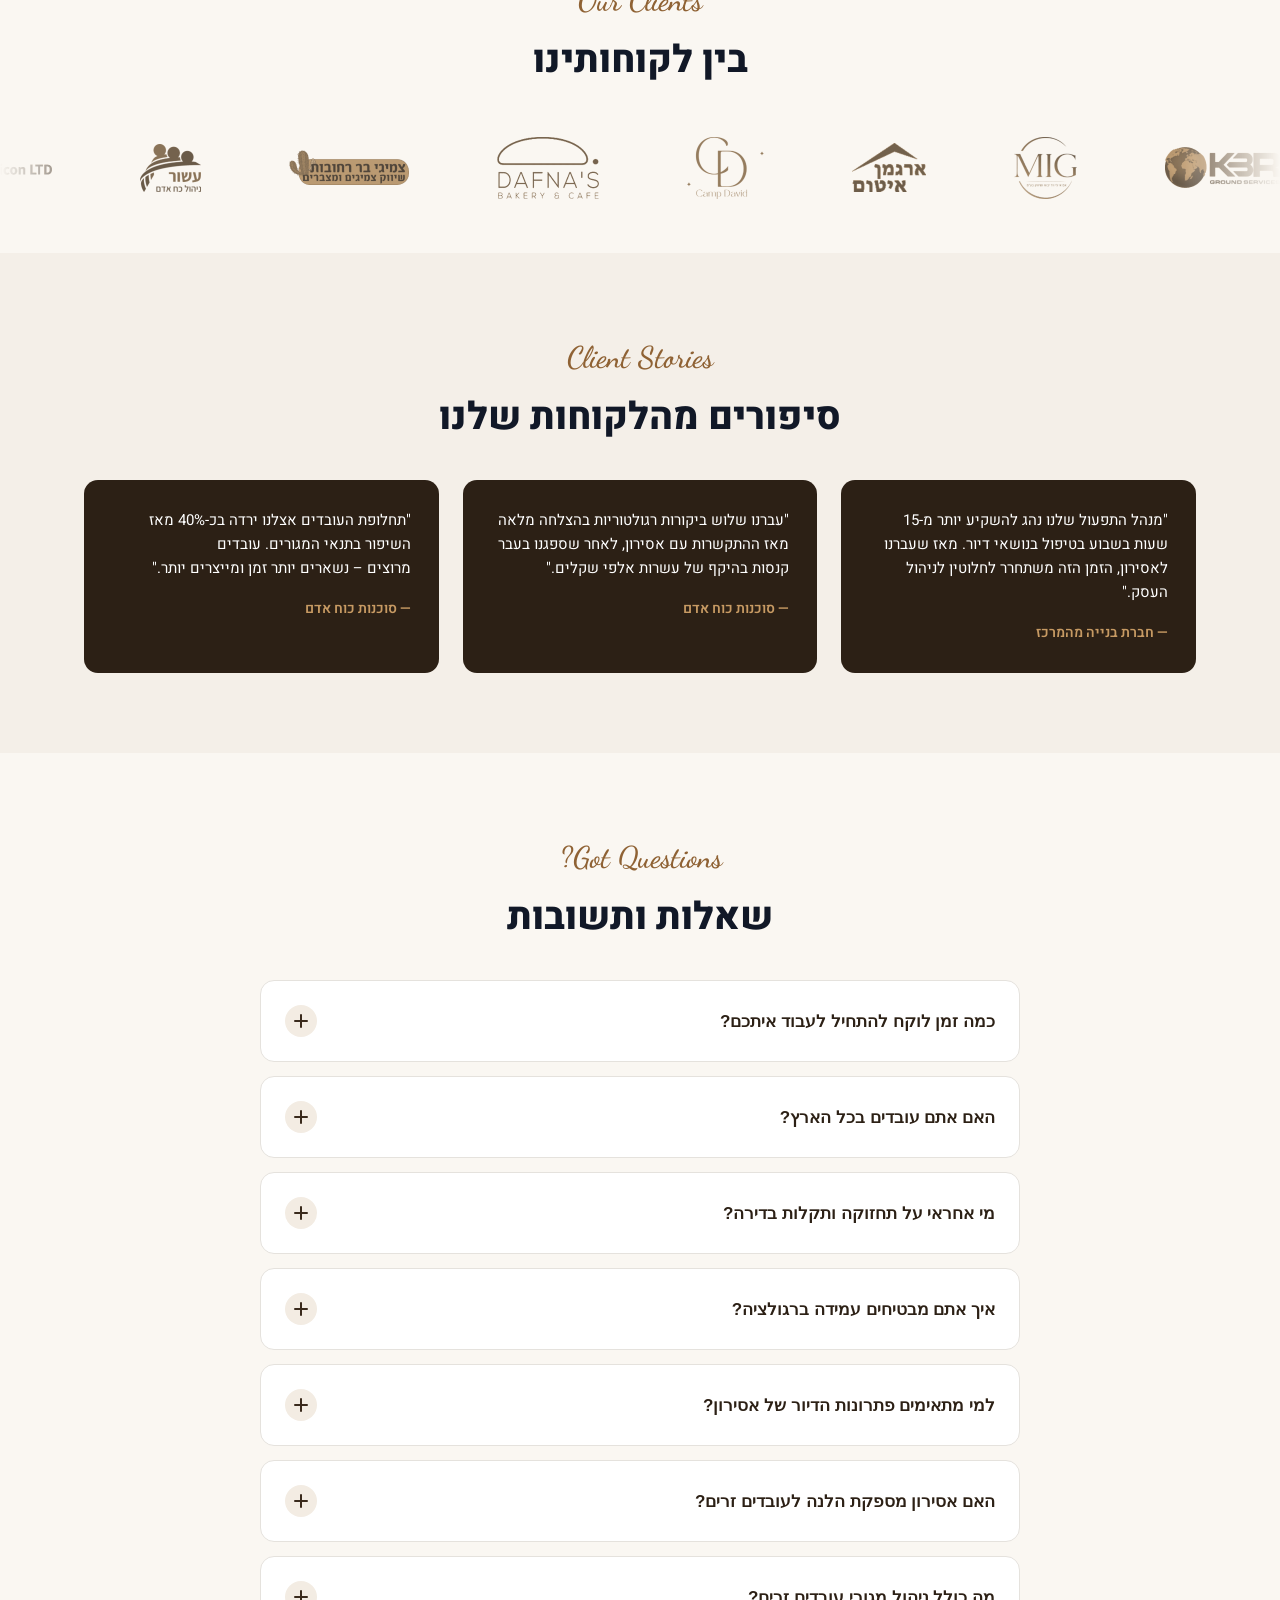
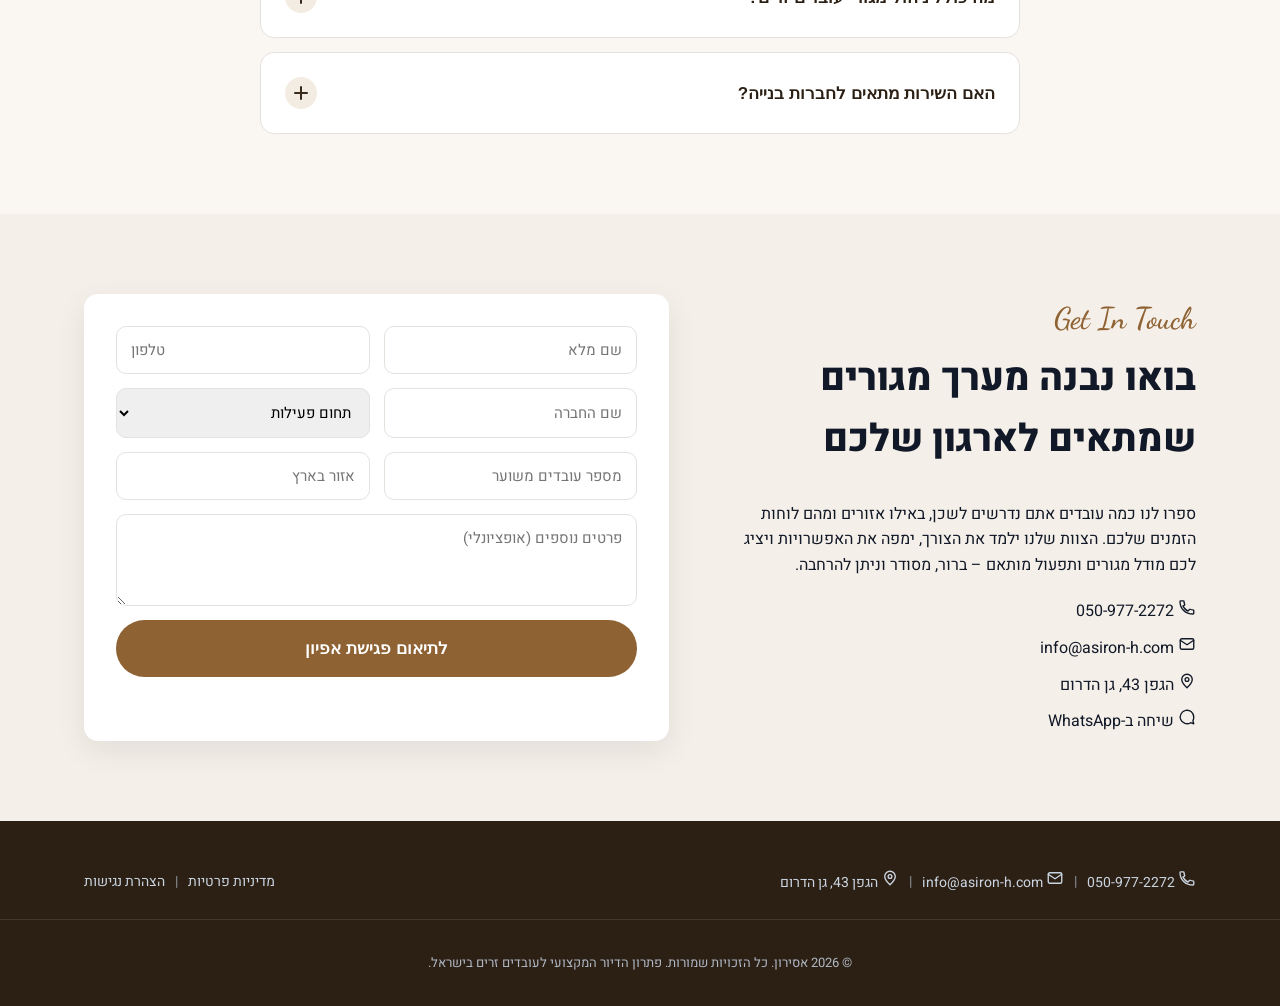
==== commit 8479615b: "Serve the new full-frame hero master at source quality The new final edit is a true full-frame 1920x" ====
--- a/index.html
+++ b/index.html
@@ -138,7 +138,7 @@
          (החלק שאחרי watch?v= בכתובת) בתוך data-youtube-id למטה. כל עוד הוא ריק —
          מוצג קובץ הווידאו המקומי כרגיל. -->
     <div class="hero-media" data-youtube-id="">
-      <video src="assets/videos/asiron-hero-square.mp4?v=7" poster="assets/images/asiron-hero-poster-hq.jpg?v=19" autoplay muted loop playsinline aria-hidden="true" tabindex="-1"></video>
+      <video src="assets/videos/asiron-hero-final.mp4?v=1" poster="assets/images/asiron-hero-poster-hq.jpg?v=20" autoplay muted loop playsinline aria-hidden="true" tabindex="-1"></video>
     </div>
   </div>
 </section>
